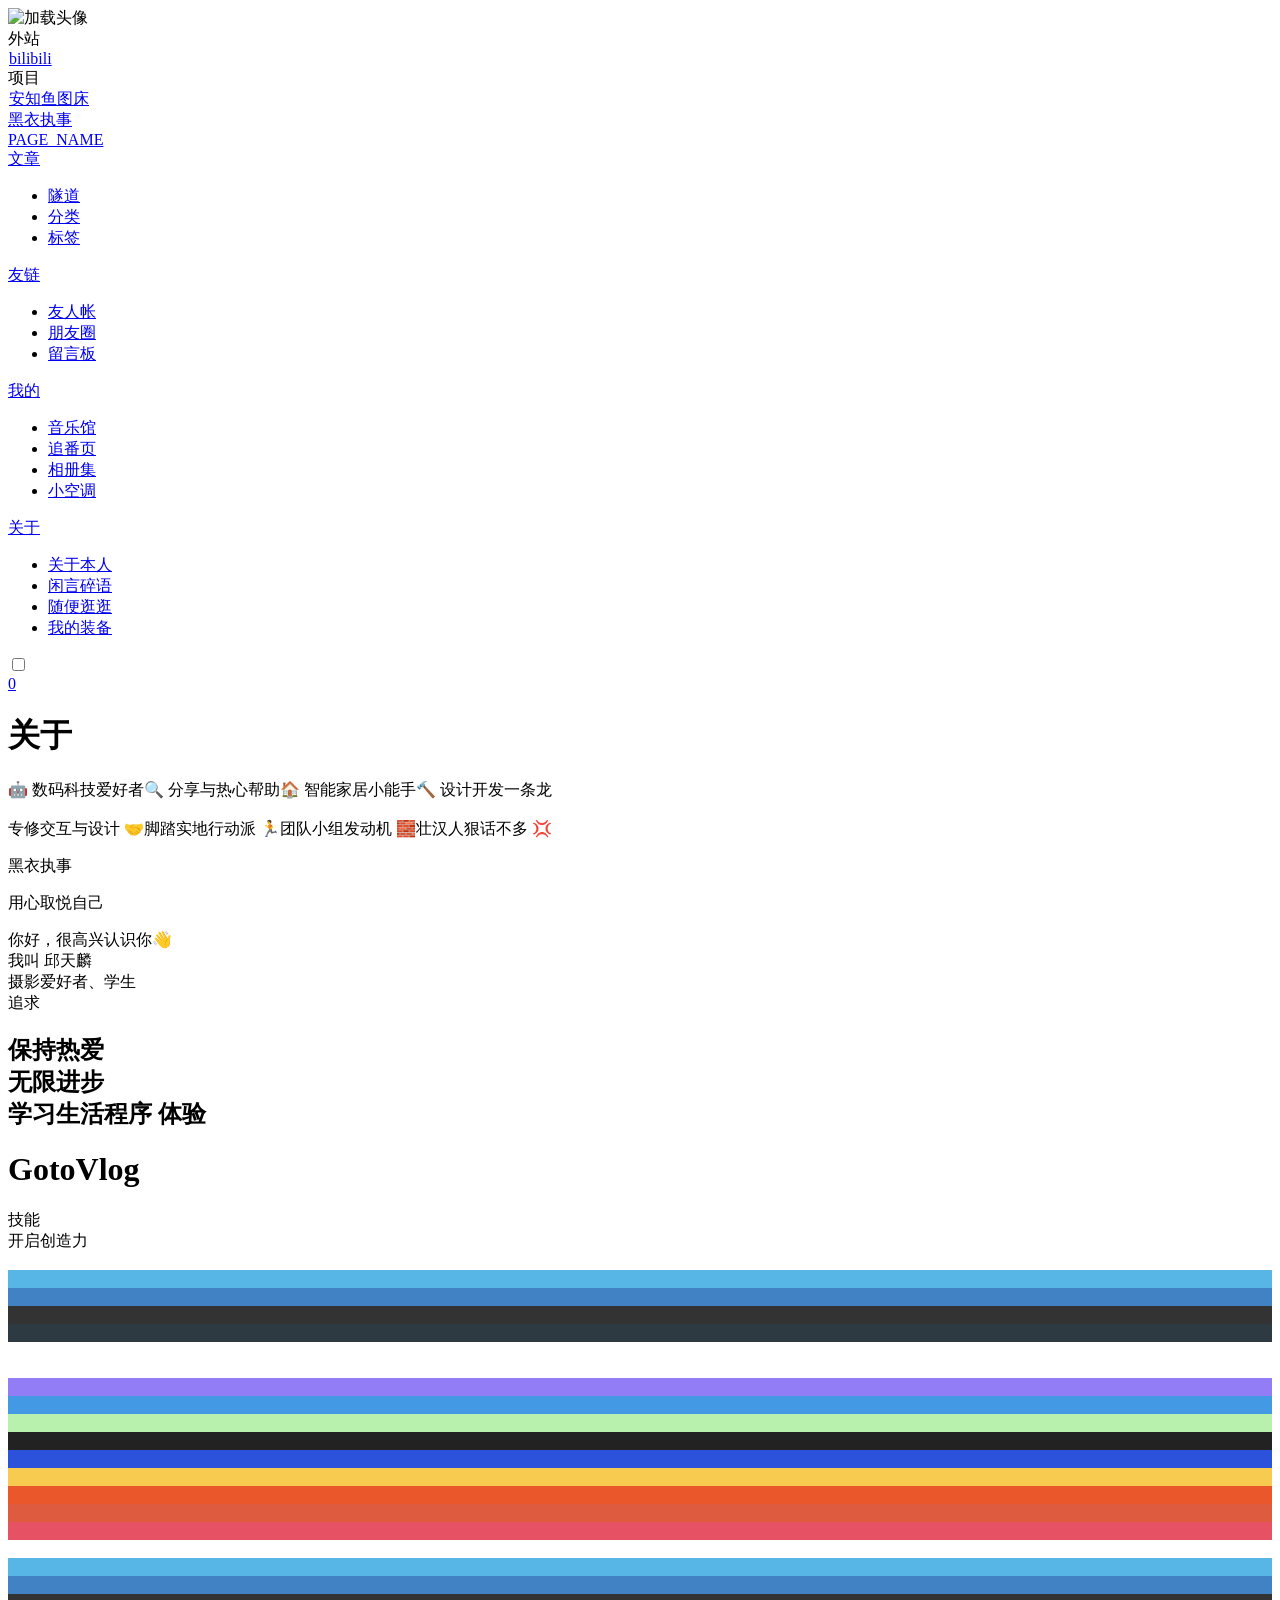
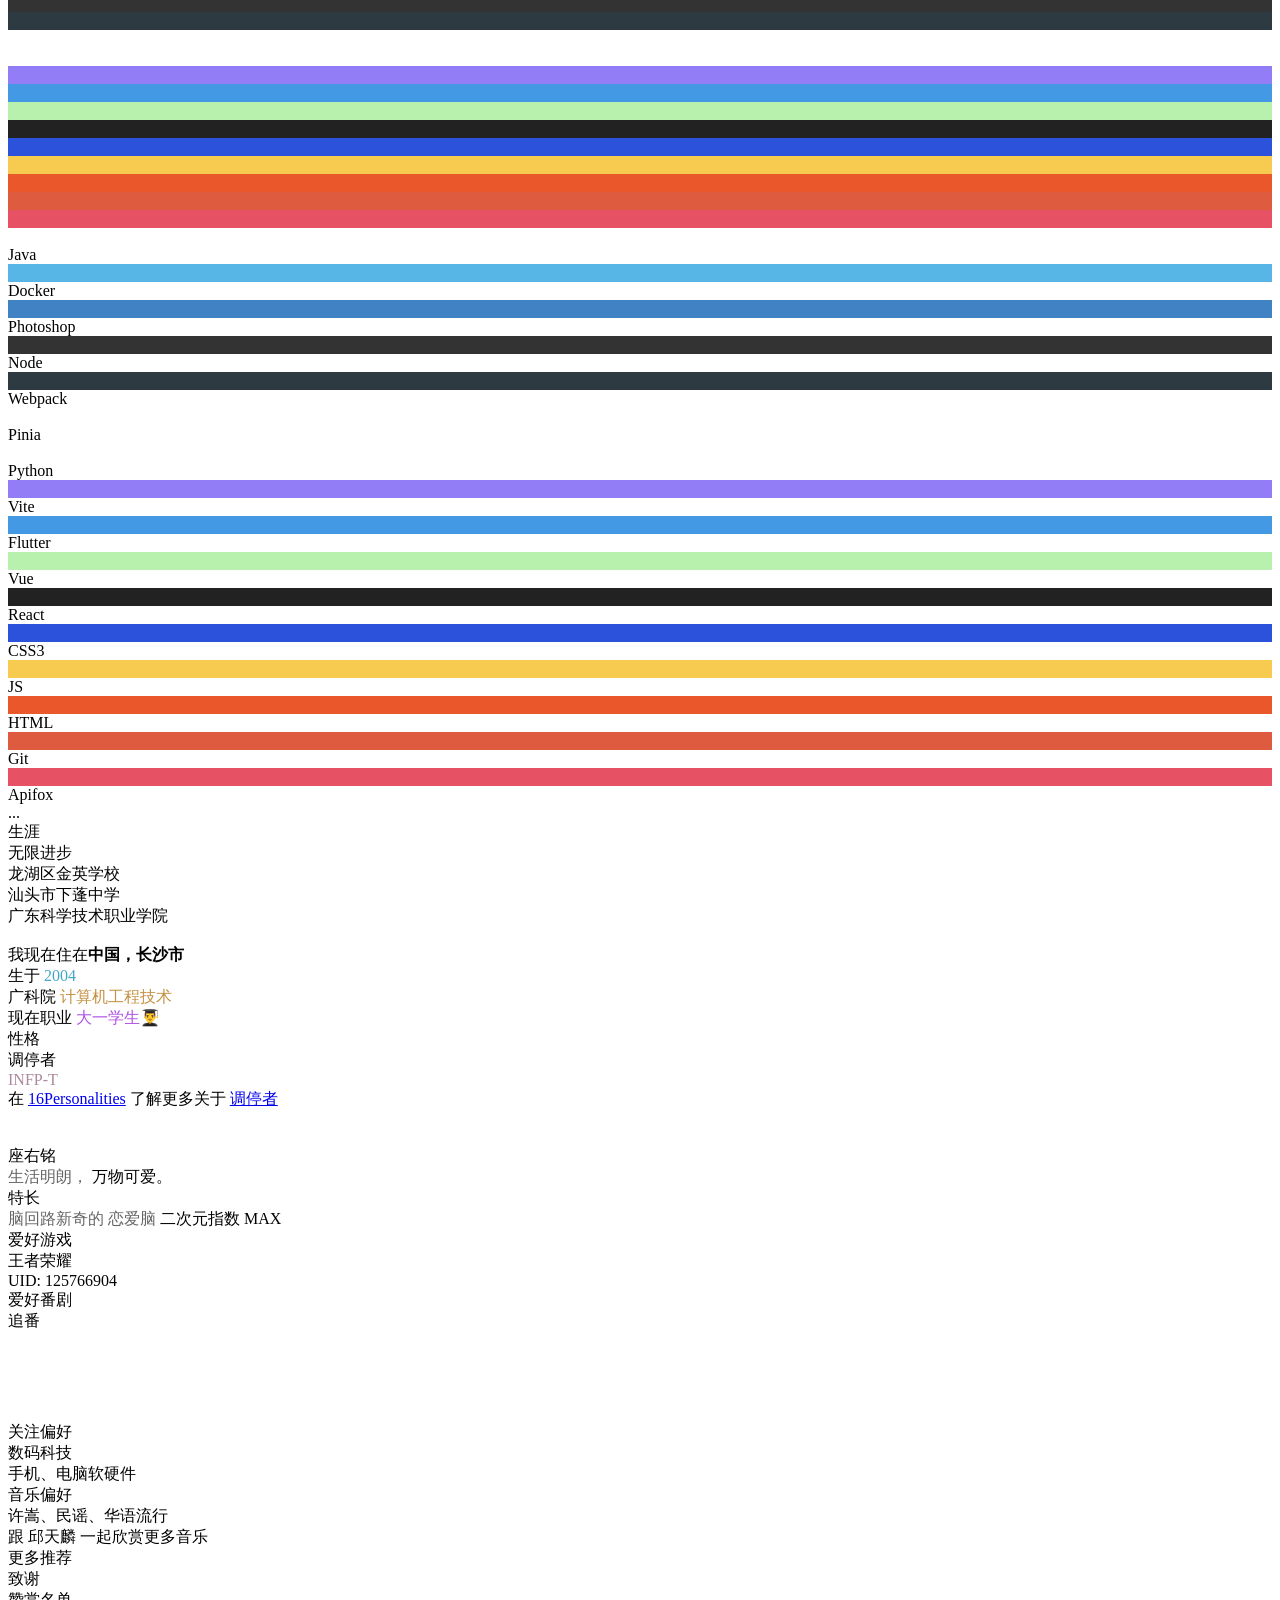
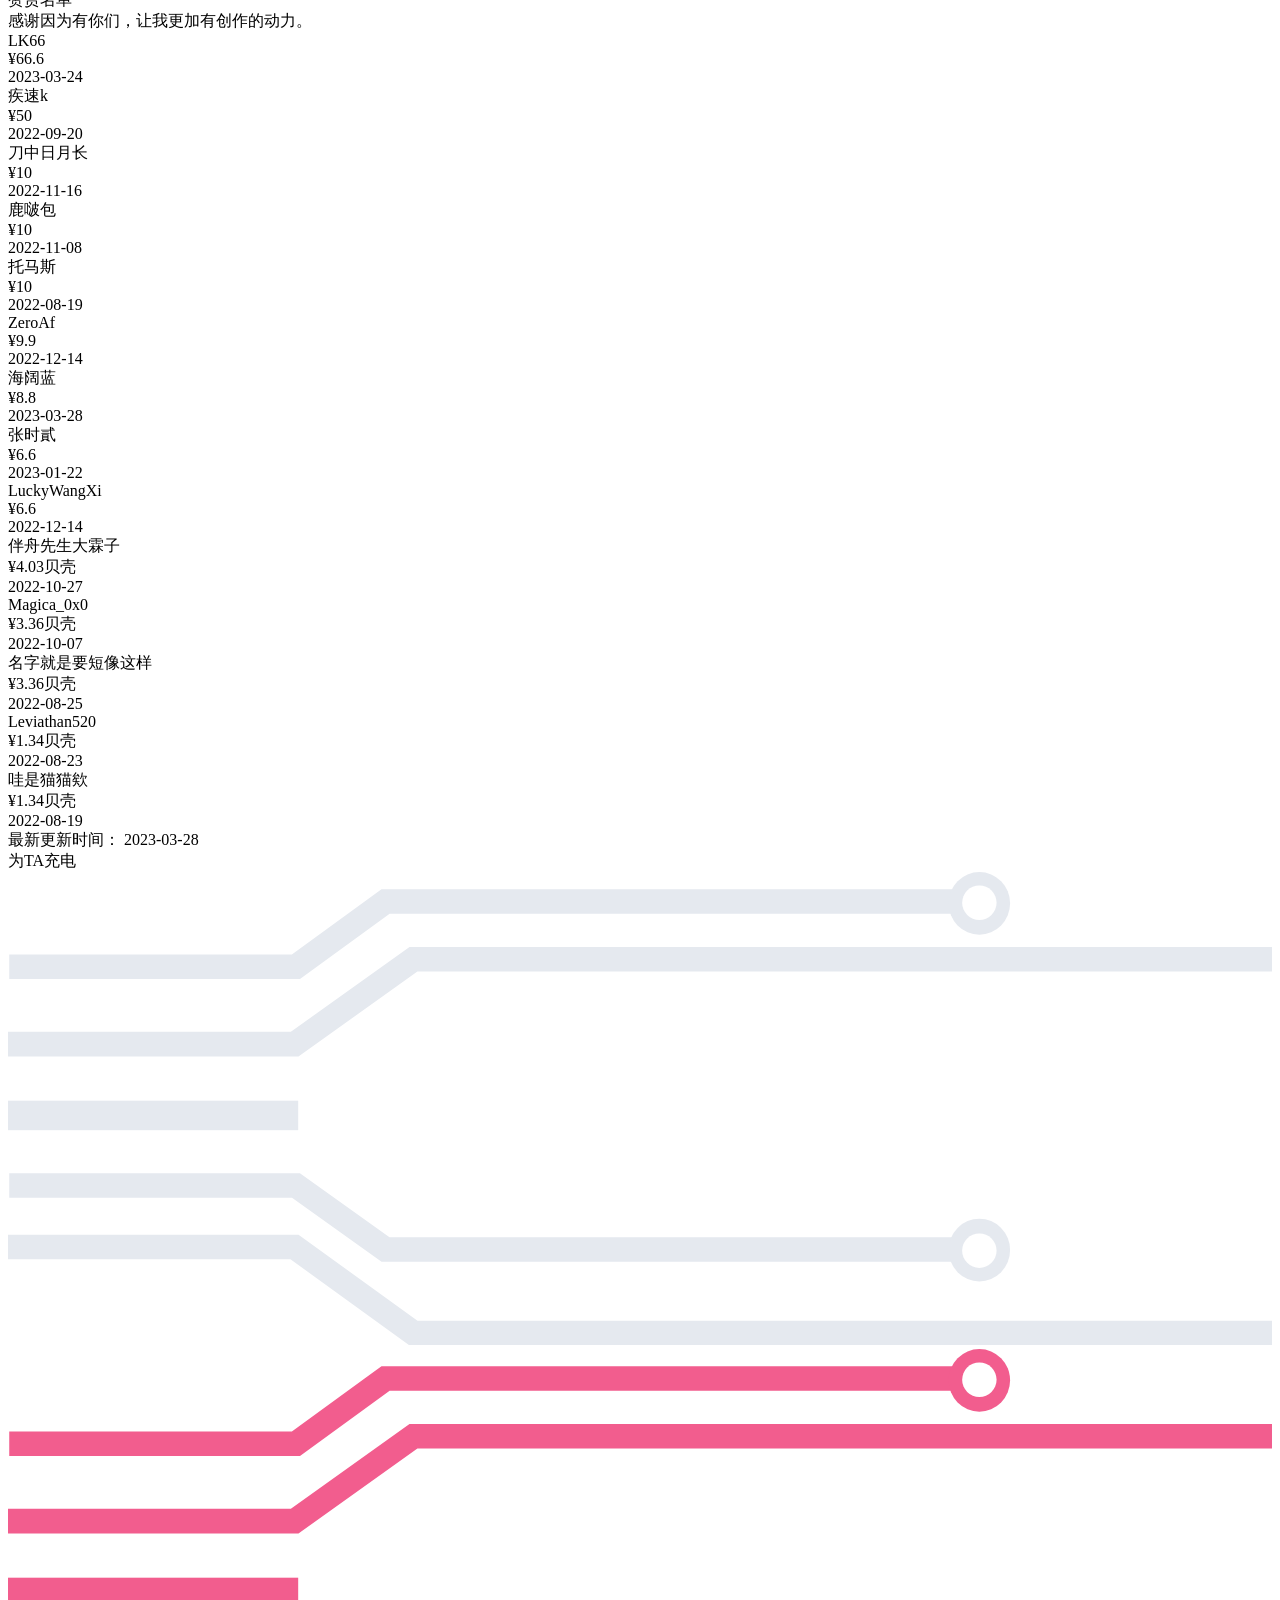
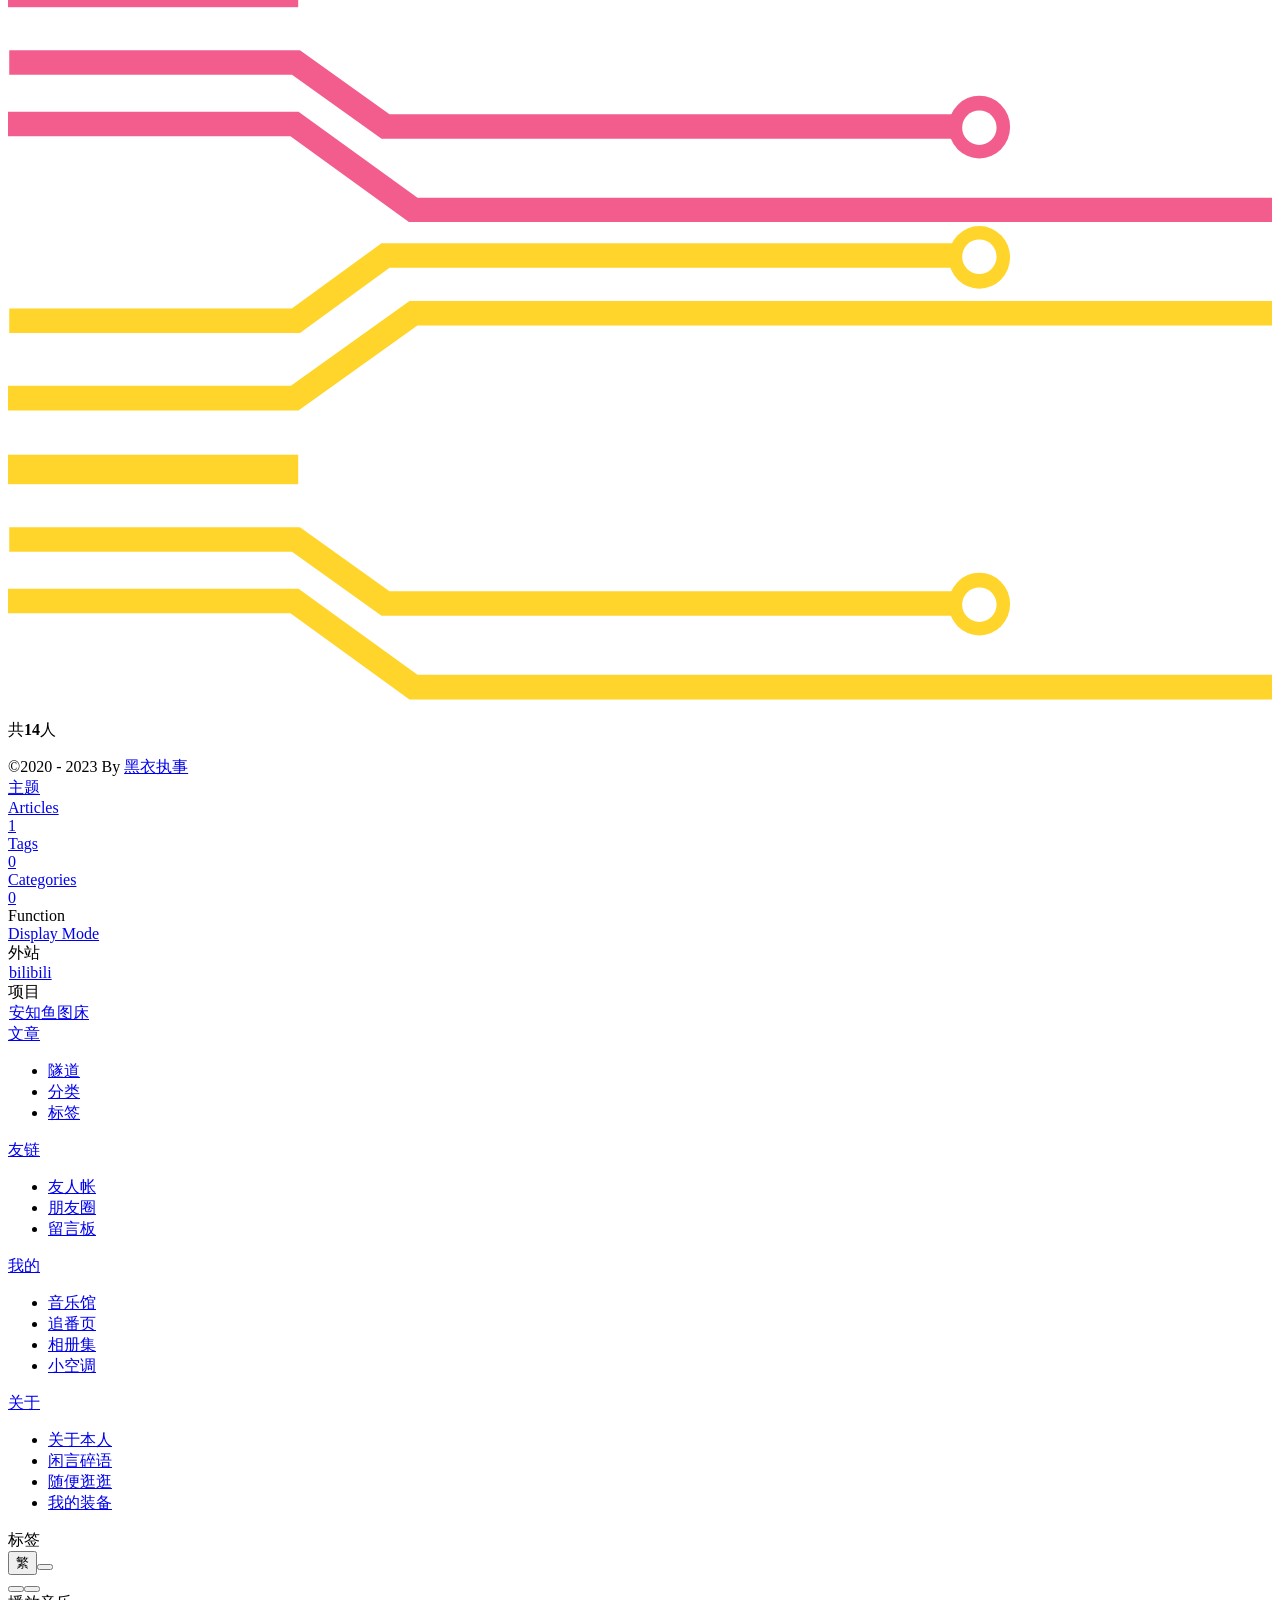
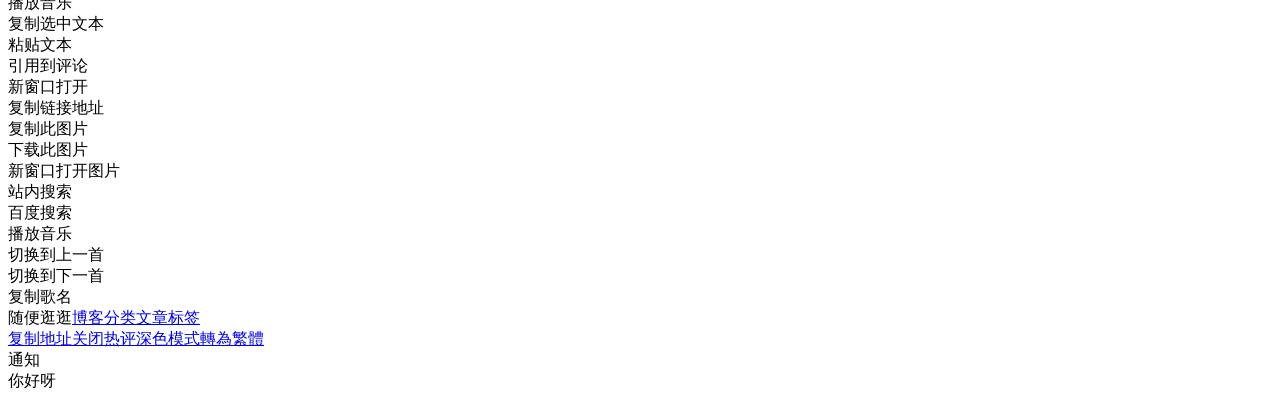
==== about/index.html @ 0a134a26 "Site updated: 2023-10-14 22:21:31" ====
<!DOCTYPE html><html lang="en" data-theme="light"><head><meta charset="UTF-8"><meta http-equiv="X-UA-Compatible" content="IE=edge"><meta name="viewport" content="width=device-width, initial-scale=1.0, user-scalable=no"><title>关于 | 黑衣执事</title><meta name="author" content="黑衣执事"><meta name="copyright" content="黑衣执事"><meta name="format-detection" content="telephone=no"><meta name="theme-color" content="#f7f9fe"><meta name="mobile-web-app-capable" content="yes"><meta name="apple-touch-fullscreen" content="yes"><meta name="apple-mobile-web-app-title" content="关于"><meta name="application-name" content="关于"><meta name="apple-mobile-web-app-capable" content="yes"><meta name="apple-mobile-web-app-status-bar-style" content="#f7f9fe"><meta property="og:type" content="website"><meta property="og:title" content="关于"><meta property="og:url" content="https://github.com/hackdeacon/hackdeacon.github.io.git/about/index.html"><meta property="og:site_name" content="黑衣执事"><meta property="og:description" content="关于"><meta property="og:locale" content="en"><meta property="og:image" content="https://bu.dusays.com/2023/10/11/6526599359456.jpg"><meta property="article:author" content="黑衣执事"><meta property="article:tag"><meta name="twitter:card" content="summary"><meta name="twitter:image" content="https://bu.dusays.com/2023/10/11/6526599359456.jpg"><meta name="description" content="关于"><link rel="shortcut icon" href="/hackdeacon/hackdeacon.github.io.git/favicon.ico"><link rel="canonical" href="https://github.com/hackdeacon/hackdeacon.github.io.git/about/"><link rel="preconnect" href="//cdn.cbd.int"/><meta name="google-site-verification" content="xxx"/><meta name="baidu-site-verification" content="code-xxx"/><meta name="msvalidate.01" content="xxx"/><link rel="stylesheet" href="/hackdeacon/hackdeacon.github.io.git/css/index.css"><link rel="stylesheet" href="https://cdn.cbd.int/node-snackbar@0.1.16/dist/snackbar.min.css" media="print" onload="this.media='all'"><link rel="stylesheet" href="https://cdn.cbd.int/@fancyapps/ui@5.0.20/dist/fancybox/fancybox.css" media="print" onload="this.media='all'"><script>const GLOBAL_CONFIG = {
  linkPageTop: undefined,
  peoplecanvas: undefined,
  postHeadAiDescription: {"enable":true,"gptName":"AnZhiYu","mode":"local","switchBtn":false,"btnLink":"https://afdian.net/item/886a79d4db6711eda42a52540025c377","randomNum":3,"basicWordCount":1000,"key":"xxxx","Referer":"https://xx.xx/"},
  diytitle: {"enable":true,"leaveTitle":"ᜊ•ᴗ•ᜊ","backTitle":""},
  LA51: undefined,
  greetingBox: {"enable":true,"default":"晚上好👋","list":[{"greeting":"晚安😴","startTime":0,"endTime":5},{"greeting":"早上好鸭👋, 祝你一天好心情！","startTime":6,"endTime":9},{"greeting":"上午好👋, 状态很好，鼓励一下～","startTime":10,"endTime":10},{"greeting":"11点多啦, 在坚持一下就吃饭啦～","startTime":11,"endTime":11},{"greeting":"午安👋, 宝贝","startTime":12,"endTime":14},{"greeting":"🌈充实的一天辛苦啦！","startTime":14,"endTime":18},{"greeting":"19点喽, 奖励一顿丰盛的大餐吧🍔。","startTime":19,"endTime":19},{"greeting":"晚上好👋, 在属于自己的时间好好放松😌~","startTime":20,"endTime":24}]},
  twikooEnvId: '',
  commentBarrageConfig:undefined,
  root: '/hackdeacon/hackdeacon.github.io.git/',
  preloader: {"source":3},
  friends_vue_info: undefined,
  navMusic: true,
  mainTone: undefined,
  authorStatus: undefined,
  algolia: undefined,
  localSearch: undefined,
  translate: {"defaultEncoding":2,"translateDelay":0,"msgToTraditionalChinese":"繁","msgToSimplifiedChinese":"简","rightMenuMsgToTraditionalChinese":"转为繁体","rightMenuMsgToSimplifiedChinese":"转为简体"},
  noticeOutdate: {"limitDay":365,"position":"top","messagePrev":"It has been","messageNext":"days since the last update, the content of the article may be outdated."},
  highlight: {"plugin":"highlighjs","highlightCopy":true,"highlightLang":true,"highlightHeightLimit":330},
  copy: {
    success: 'Copy successfully',
    error: 'Copy error',
    noSupport: 'The browser does not support'
  },
  relativeDate: {
    homepage: false,
    simplehomepage: true,
    post: false
  },
  runtime: 'days',
  date_suffix: {
    just: 'Just',
    min: 'minutes ago',
    hour: 'hours ago',
    day: 'days ago',
    month: 'months ago'
  },
  copyright: {"copy":true,"copyrightEbable":false,"limitCount":50,"languages":{"author":"Author: 黑衣执事","link":"Link: ","source":"Source: 黑衣执事","info":"Copyright is owned by the author. For commercial reprints, please contact the author for authorization. For non-commercial reprints, please indicate the source.","copySuccess":"Copy success, copy and reprint please mark the address of this article"}},
  lightbox: 'fancybox',
  Snackbar: {"chs_to_cht":"Traditional Chinese Activated Manually","cht_to_chs":"Simplified Chinese Activated Manually","day_to_night":"Dark Mode Activated Manually","night_to_day":"Light Mode Activated Manually","bgLight":"#425AEF","bgDark":"#1f1f1f","position":"top-center"},
  source: {
    justifiedGallery: {
      js: 'https://cdn.cbd.int/flickr-justified-gallery@2.1.2/dist/fjGallery.min.js',
      css: 'https://cdn.cbd.int/flickr-justified-gallery@2.1.2/dist/fjGallery.css'
    }
  },
  isPhotoFigcaption: false,
  islazyload: true,
  isAnchor: false,
  shortcutKey: undefined,
  autoDarkmode: true
}</script><script id="config-diff">var GLOBAL_CONFIG_SITE = {
  configTitle: '黑衣执事',
  title: '关于',
  postAI: '',
  pageFillDescription: '关于',
  isPost: false,
  isHome: false,
  isHighlightShrink: false,
  isToc: false,
  postUpdate: '2023-10-09 14:12:06',
  postMainColor: '',
}</script><noscript><style type="text/css">
  #nav {
    opacity: 1
  }
  .justified-gallery img {
    opacity: 1
  }

  #recent-posts time,
  #post-meta time {
    display: inline !important
  }
</style></noscript><script>(win=>{
      win.saveToLocal = {
        set: (key, value, ttl) => {
          if (ttl === 0) return
          const now = Date.now()
          const expiry = now + ttl * 86400000
          const item = {
            value,
            expiry
          }
          localStorage.setItem(key, JSON.stringify(item))
        },
      
        get: key => {
          const itemStr = localStorage.getItem(key)
      
          if (!itemStr) {
            return undefined
          }
          const item = JSON.parse(itemStr)
          const now = Date.now()
      
          if (now > item.expiry) {
            localStorage.removeItem(key)
            return undefined
          }
          return item.value
        }
      }
    
      win.getScript = (url, attr = {}) => new Promise((resolve, reject) => {
        const script = document.createElement('script')
        script.src = url
        script.async = true
        script.onerror = reject
        script.onload = script.onreadystatechange = function() {
          const loadState = this.readyState
          if (loadState && loadState !== 'loaded' && loadState !== 'complete') return
          script.onload = script.onreadystatechange = null
          resolve()
        }

        Object.keys(attr).forEach(key => {
          script.setAttribute(key, attr[key])
        })

        document.head.appendChild(script)
      })
    
      win.getCSS = (url, id = false) => new Promise((resolve, reject) => {
        const link = document.createElement('link')
        link.rel = 'stylesheet'
        link.href = url
        if (id) link.id = id
        link.onerror = reject
        link.onload = link.onreadystatechange = function() {
          const loadState = this.readyState
          if (loadState && loadState !== 'loaded' && loadState !== 'complete') return
          link.onload = link.onreadystatechange = null
          resolve()
        }
        document.head.appendChild(link)
      })
    
      win.activateDarkMode = () => {
        document.documentElement.setAttribute('data-theme', 'dark')
        if (document.querySelector('meta[name="theme-color"]') !== null) {
          document.querySelector('meta[name="theme-color"]').setAttribute('content', '#18171d')
        }
      }
      win.activateLightMode = () => {
        document.documentElement.setAttribute('data-theme', 'light')
        if (document.querySelector('meta[name="theme-color"]') !== null) {
          document.querySelector('meta[name="theme-color"]').setAttribute('content', '#f7f9fe')
        }
      }
      const t = saveToLocal.get('theme')
    
          const isDarkMode = window.matchMedia('(prefers-color-scheme: dark)').matches
          const isLightMode = window.matchMedia('(prefers-color-scheme: light)').matches
          const isNotSpecified = window.matchMedia('(prefers-color-scheme: no-preference)').matches
          const hasNoSupport = !isDarkMode && !isLightMode && !isNotSpecified

          if (t === undefined) {
            if (isLightMode) activateLightMode()
            else if (isDarkMode) activateDarkMode()
            else if (isNotSpecified || hasNoSupport) {
              const now = new Date()
              const hour = now.getHours()
              const isNight = hour <= 6 || hour >= 18
              isNight ? activateDarkMode() : activateLightMode()
            }
            window.matchMedia('(prefers-color-scheme: dark)').addListener(e => {
              if (saveToLocal.get('theme') === undefined) {
                e.matches ? activateDarkMode() : activateLightMode()
              }
            })
          } else if (t === 'light') activateLightMode()
          else activateDarkMode()
        
      const asideStatus = saveToLocal.get('aside-status')
      if (asideStatus !== undefined) {
        if (asideStatus === 'hide') {
          document.documentElement.classList.add('hide-aside')
        } else {
          document.documentElement.classList.remove('hide-aside')
        }
      }
    
      const detectApple = () => {
        if(/iPad|iPhone|iPod|Macintosh/.test(navigator.userAgent)){
          document.documentElement.classList.add('apple')
        }
      }
      detectApple()
    })(window)</script><meta name="generator" content="Hexo 6.3.0"></head><body data-type="anzhiyu"><div id="web_bg"></div><div id="an_music_bg"></div><div id="loading-box" onclick="document.getElementById(&quot;loading-box&quot;).classList.add(&quot;loaded&quot;)"><div class="loading-bg"><img class="loading-img nolazyload" alt="加载头像" src="https://bu.dusays.com/2023/10/11/6526599359456.jpg"/><div class="loading-image-dot"></div></div></div><script>const preloader = {
  endLoading: () => {
    document.getElementById('loading-box').classList.add("loaded");
  },
  initLoading: () => {
    document.getElementById('loading-box').classList.remove("loaded")
  }
}
window.addEventListener('load',()=> { preloader.endLoading() })
setTimeout(function(){preloader.endLoading();},10000)

if (true) {
  document.addEventListener('pjax:send', () => { preloader.initLoading() })
  document.addEventListener('pjax:complete', () => { preloader.endLoading() })
}</script><link rel="stylesheet" href="https://cdn.cbd.int/anzhiyu-theme-static@1.1.10/progress_bar/progress_bar.css"/><script async="async" src="https://cdn.cbd.int/pace-js@1.2.4/pace.min.js" data-pace-options="{ &quot;restartOnRequestAfter&quot;:false,&quot;eventLag&quot;:false}"></script><div class="page" id="body-wrap"><header class="not-top-img" id="page-header"><nav id="nav"><div id="nav-group"><span id="blog_name"><div class="back-home-button"><i class="anzhiyufont anzhiyu-icon-grip-vertical"></i><div class="back-menu-list-groups"><div class="back-menu-list-group"><div class="back-menu-list-title">外站</div><div class="back-menu-list"><a class="back-menu-item" target="_blank" rel="noopener" href="https://blog.anheyu.com/" title="bilibili"><img class="back-menu-item-icon" src= "[data-uri]" onerror="this.onerror=null,this.src=&quot;/img/404.jpg&quot;" data-lazy-src="/img/favicon.ico" alt="bilibili"/><span class="back-menu-item-text">bilibili</span></a></div></div><div class="back-menu-list-group"><div class="back-menu-list-title">项目</div><div class="back-menu-list"><a class="back-menu-item" target="_blank" rel="noopener" href="https://image.anheyu.com/" title="安知鱼图床"><img class="back-menu-item-icon" src= "[data-uri]" onerror="this.onerror=null,this.src=&quot;/img/404.jpg&quot;" data-lazy-src="https://image.anheyu.com/favicon.ico" alt="安知鱼图床"/><span class="back-menu-item-text">安知鱼图床</span></a></div></div></div></div><a id="site-name" href="/hackdeacon/hackdeacon.github.io.git/" accesskey="h"><div class="title">黑衣执事</div><i class="anzhiyufont anzhiyu-icon-house-chimney"></i></a></span><div class="mask-name-container"><div id="name-container"><a id="page-name" href="javascript:anzhiyu.scrollToDest(0, 500)">PAGE_NAME</a></div></div><div id="menus"><div class="menus_items"><div class="menus_item"><a class="site-page" href="javascript:void(0);"><span> 文章</span></a><ul class="menus_item_child"><li><a class="site-page child faa-parent animated-hover" href="/hackdeacon/hackdeacon.github.io.git/archives/"><i class="anzhiyufont anzhiyu-icon-box-archive faa-tada" style="font-size: 0.9em;"></i><span> 隧道</span></a></li><li><a class="site-page child faa-parent animated-hover" href="/hackdeacon/hackdeacon.github.io.git/categories/"><i class="anzhiyufont anzhiyu-icon-shapes faa-tada" style="font-size: 0.9em;"></i><span> 分类</span></a></li><li><a class="site-page child faa-parent animated-hover" href="/hackdeacon/hackdeacon.github.io.git/tags/"><i class="anzhiyufont anzhiyu-icon-tags faa-tada" style="font-size: 0.9em;"></i><span> 标签</span></a></li></ul></div><div class="menus_item"><a class="site-page" href="javascript:void(0);"><span> 友链</span></a><ul class="menus_item_child"><li><a class="site-page child faa-parent animated-hover" href="/hackdeacon/hackdeacon.github.io.git/link/"><i class="anzhiyufont anzhiyu-icon-link faa-tada" style="font-size: 0.9em;"></i><span> 友人帐</span></a></li><li><a class="site-page child faa-parent animated-hover" href="/hackdeacon/hackdeacon.github.io.git/fcircle/"><i class="anzhiyufont anzhiyu-icon-artstation faa-tada" style="font-size: 0.9em;"></i><span> 朋友圈</span></a></li><li><a class="site-page child faa-parent animated-hover" href="/hackdeacon/hackdeacon.github.io.git/comments/"><i class="anzhiyufont anzhiyu-icon-envelope faa-tada" style="font-size: 0.9em;"></i><span> 留言板</span></a></li></ul></div><div class="menus_item"><a class="site-page" href="javascript:void(0);"><span> 我的</span></a><ul class="menus_item_child"><li><a class="site-page child faa-parent animated-hover" href="/hackdeacon/hackdeacon.github.io.git/music/"><i class="anzhiyufont anzhiyu-icon-music faa-tada" style="font-size: 0.9em;"></i><span> 音乐馆</span></a></li><li><a class="site-page child faa-parent animated-hover" href="/hackdeacon/hackdeacon.github.io.git/bangumis/"><i class="anzhiyufont anzhiyu-icon-bilibili faa-tada" style="font-size: 0.9em;"></i><span> 追番页</span></a></li><li><a class="site-page child faa-parent animated-hover" href="/hackdeacon/hackdeacon.github.io.git/album/"><i class="anzhiyufont anzhiyu-icon-images faa-tada" style="font-size: 0.9em;"></i><span> 相册集</span></a></li><li><a class="site-page child faa-parent animated-hover" href="/hackdeacon/hackdeacon.github.io.git/air-conditioner/"><i class="anzhiyufont anzhiyu-icon-fan faa-tada" style="font-size: 0.9em;"></i><span> 小空调</span></a></li></ul></div><div class="menus_item"><a class="site-page" href="javascript:void(0);"><span> 关于</span></a><ul class="menus_item_child"><li><a class="site-page child faa-parent animated-hover" href="/hackdeacon/hackdeacon.github.io.git/about/"><i class="anzhiyufont anzhiyu-icon-paper-plane faa-tada" style="font-size: 0.9em;"></i><span> 关于本人</span></a></li><li><a class="site-page child faa-parent animated-hover" href="/hackdeacon/hackdeacon.github.io.git/essay/"><i class="anzhiyufont anzhiyu-icon-lightbulb faa-tada" style="font-size: 0.9em;"></i><span> 闲言碎语</span></a></li><li><a class="site-page child faa-parent animated-hover" href="javascript:toRandomPost()"><i class="anzhiyufont anzhiyu-icon-shoe-prints1 faa-tada" style="font-size: 0.9em;"></i><span> 随便逛逛</span></a></li><li><a class="site-page child faa-parent animated-hover" href="/hackdeacon/hackdeacon.github.io.git/equipment/"><i class="anzhiyufont anzhiyu-icon-dice-d20 faa-tada" style="font-size: 0.9em;"></i><span> 我的装备</span></a></li></ul></div></div></div><div id="nav-right"><div class="nav-button" id="randomPost_button"><a class="site-page" onclick="toRandomPost()" title="随机前往一个文章" href="javascript:void(0);"><i class="anzhiyufont anzhiyu-icon-dice"></i></a></div><input id="center-console" type="checkbox"/><div class="nav-button" id="nav-totop"><a class="totopbtn" href="javascript:void(0);"><i class="anzhiyufont anzhiyu-icon-arrow-up"></i><span id="percent" onclick="anzhiyu.scrollToDest(0,500)">0</span></a></div><div id="toggle-menu"><a class="site-page" href="javascript:void(0);" title="切换"><i class="anzhiyufont anzhiyu-icon-bars"></i></a></div></div></div></nav></header><main id="blog-container"><div class="layout hide-aside" id="content-inner"><div id="page"><h1 class="page-title">关于</h1><div id="about-page"><div class="author-box"><div class="author-tag-left"><span class="author-tag">🤖️ 数码科技爱好者</span><span class="author-tag">🔍 分享与热心帮助</span><span class="author-tag">🏠 智能家居小能手</span><span class="author-tag">🔨 设计开发一条龙</span></div><div class="author-img"><img class="no-lightbox" src= "[data-uri]" onerror="this.onerror=null,this.src=&quot;/img/404.jpg&quot;" data-lazy-src="https://bu.dusays.com/2023/10/11/6526599359456.jpg" onerror="this.onerror=null;this.src='/hackdeacon/hackdeacon.github.io.git/img/friend_404.gif'" alt="avatar"></div><div class="author-tag-right"><span class="author-tag">专修交互与设计 🤝</span><span class="author-tag">脚踏实地行动派 🏃</span><span class="author-tag">团队小组发动机 🧱</span><span class="author-tag">壮汉人狠话不多 💢</span></div></div><p class="p center logo large">黑衣执事</p><p class="p center small">用心取悦自己</p><div class="author-content"><div class="author-content-item myInfoAndSayHello"><div class="title1">你好，很高兴认识你👋</div><div class="title2">我叫 <span class="inline-word">邱天麟</span></div><div class="title1">摄影爱好者、学生</div></div><div class="aboutsiteTips author-content-item"><div class="author-content-item-tips">追求</div><h2>保持热爱<br>无限进步<div class="mask"><span class="first-tips">学习</span><span>生活</span><span data-up>程序</span> <span data-show>体验</span></div></h2></div></div><div class="hello-about"><div class="cursor" style="translate:none;rotate:none;scale:none;transform:translate(721px,180px)"></div><div class="shapes"><div class="shape shape-1" style="translate:none;rotate:none;scale:none;transform:translate(721px,180px)"></div><div class="shape shape-2" style="translate:none;rotate:none;scale:none;transform:translate(721px,180px)"></div><div class="shape shape-3" style="translate:none;rotate:none;scale:none;transform:translate(721px,180px)"></div></div><div class="content"><h1>GotoVlog</h1></div></div><div class="author-content"><div class="author-content-item skills"><div class="card-content"><div class="author-content-item-tips">技能</div><span class="author-content-item-title">开启创造力</span><div class="skills-style-group"><div id="skills-tags-group-all"><div class="tags-group-wrapper"><div class="tags-group-icon-pair"><div class="tags-group-icon" style="background: #fff"><img class="no-lightbox" title="Java" src= "[data-uri]" onerror="this.onerror=null,this.src=&quot;/img/404.jpg&quot;" data-lazy-src="https://bu.dusays.com/2023/04/09/643293b1184e9.jpg" size="60px" alt="Java"></div><div class="tags-group-icon" style="background: #57b6e6"><img class="no-lightbox" title="Docker" src= "[data-uri]" onerror="this.onerror=null,this.src=&quot;/img/404.jpg&quot;" data-lazy-src="https://bu.dusays.com/2023/04/09/643293b0f0abe.png" size="60px" alt="Docker"></div></div><div class="tags-group-icon-pair"><div class="tags-group-icon" style="background: #4082c3"><img class="no-lightbox" title="Photoshop" src= "[data-uri]" onerror="this.onerror=null,this.src=&quot;/img/404.jpg&quot;" data-lazy-src="https://bu.dusays.com/2022/12/15/639aa3a5c240e.png" size="60px" alt="Photoshop"></div><div class="tags-group-icon" style="background: #333"><img class="no-lightbox" title="Node" src= "[data-uri]" onerror="this.onerror=null,this.src=&quot;/img/404.jpg&quot;" data-lazy-src="https://npm.elemecdn.com/anzhiyu-blog@2.1.1/img/svg/node-logo.svg" size="60px" alt="Node"></div></div><div class="tags-group-icon-pair"><div class="tags-group-icon" style="background: #2e3a41"><img class="no-lightbox" title="Webpack" src= "[data-uri]" onerror="this.onerror=null,this.src=&quot;/img/404.jpg&quot;" data-lazy-src="https://bu.dusays.com/2023/04/09/643293b68026c.png" size="60px" alt="Webpack"></div><div class="tags-group-icon" style="background: #fff"><img class="no-lightbox" title="Pinia" src= "[data-uri]" onerror="this.onerror=null,this.src=&quot;/img/404.jpg&quot;" data-lazy-src="https://npm.elemecdn.com/anzhiyu-blog@2.0.8/img/svg/pinia-logo.svg" size="60px" alt="Pinia"></div></div><div class="tags-group-icon-pair"><div class="tags-group-icon" style="background: #fff"><img class="no-lightbox" title="Python" src= "[data-uri]" onerror="this.onerror=null,this.src=&quot;/img/404.jpg&quot;" data-lazy-src="https://bu.dusays.com/2023/04/09/643293b1230f7.png" size="60px" alt="Python"></div><div class="tags-group-icon" style="background: #937df7"><img class="no-lightbox" title="Vite" src= "[data-uri]" onerror="this.onerror=null,this.src=&quot;/img/404.jpg&quot;" data-lazy-src="https://npm.elemecdn.com/anzhiyu-blog@2.0.8/img/svg/vite-logo.svg" size="60px" alt="Vite"></div></div><div class="tags-group-icon-pair"><div class="tags-group-icon" style="background: #4499e4"><img class="no-lightbox" title="Flutter" src= "[data-uri]" onerror="this.onerror=null,this.src=&quot;/img/404.jpg&quot;" data-lazy-src="https://bu.dusays.com/2023/04/09/643293b1055c2.png" size="60px" alt="Flutter"></div><div class="tags-group-icon" style="background: #b8f0ae"><img class="no-lightbox" title="Vue" src= "[data-uri]" onerror="this.onerror=null,this.src=&quot;/img/404.jpg&quot;" data-lazy-src="https://bu.dusays.com/2023/04/09/643293b6788bd.png" size="60px" alt="Vue"></div></div><div class="tags-group-icon-pair"><div class="tags-group-icon" style="background: #222"><img class="no-lightbox" title="React" src= "[data-uri]" onerror="this.onerror=null,this.src=&quot;/img/404.jpg&quot;" data-lazy-src="[data-uri]" size="60px" alt="React"></div><div class="tags-group-icon" style="background: #2c51db"><img class="no-lightbox" title="CSS3" src= "[data-uri]" onerror="this.onerror=null,this.src=&quot;/img/404.jpg&quot;" data-lazy-src="https://bu.dusays.com/2022/12/15/639aa3a5c251e.png" size="60px" alt="CSS3"></div></div><div class="tags-group-icon-pair"><div class="tags-group-icon" style="background: #f7cb4f"><img class="no-lightbox" title="JS" src= "[data-uri]" onerror="this.onerror=null,this.src=&quot;/img/404.jpg&quot;" data-lazy-src="https://bu.dusays.com/2023/04/09/643293b121f02.png" size="60px" alt="JS"></div><div class="tags-group-icon" style="background: #e9572b"><img class="no-lightbox" title="HTML" src= "[data-uri]" onerror="this.onerror=null,this.src=&quot;/img/404.jpg&quot;" data-lazy-src="https://bu.dusays.com/2022/12/15/639aa3a5c241c.png" size="60px" alt="HTML"></div></div><div class="tags-group-icon-pair"><div class="tags-group-icon" style="background: #df5b40"><img class="no-lightbox" title="Git" src= "[data-uri]" onerror="this.onerror=null,this.src=&quot;/img/404.jpg&quot;" data-lazy-src="https://bu.dusays.com/2023/04/09/643293b10ccdd.webp" size="60px" alt="Git"></div><div class="tags-group-icon" style="background: #e65164"><img class="no-lightbox" title="Apifox" src= "[data-uri]" onerror="this.onerror=null,this.src=&quot;/img/404.jpg&quot;" data-lazy-src="https://bu.dusays.com/2022/11/19/6378d6458c6b6.png" size="60px" alt="Apifox"></div></div><div class="tags-group-icon-pair"><div class="tags-group-icon" style="background: #fff"><img class="no-lightbox" title="Java" src= "[data-uri]" onerror="this.onerror=null,this.src=&quot;/img/404.jpg&quot;" data-lazy-src="https://bu.dusays.com/2023/04/09/643293b1184e9.jpg" size="60px" alt="Java"></div><div class="tags-group-icon" style="background: #57b6e6"><img class="no-lightbox" title="Docker" src= "[data-uri]" onerror="this.onerror=null,this.src=&quot;/img/404.jpg&quot;" data-lazy-src="https://bu.dusays.com/2023/04/09/643293b0f0abe.png" size="60px" alt="Docker"></div></div><div class="tags-group-icon-pair"><div class="tags-group-icon" style="background: #4082c3"><img class="no-lightbox" title="Photoshop" src= "[data-uri]" onerror="this.onerror=null,this.src=&quot;/img/404.jpg&quot;" data-lazy-src="https://bu.dusays.com/2022/12/15/639aa3a5c240e.png" size="60px" alt="Photoshop"></div><div class="tags-group-icon" style="background: #333"><img class="no-lightbox" title="Node" src= "[data-uri]" onerror="this.onerror=null,this.src=&quot;/img/404.jpg&quot;" data-lazy-src="https://npm.elemecdn.com/anzhiyu-blog@2.1.1/img/svg/node-logo.svg" size="60px" alt="Node"></div></div><div class="tags-group-icon-pair"><div class="tags-group-icon" style="background: #2e3a41"><img class="no-lightbox" title="Webpack" src= "[data-uri]" onerror="this.onerror=null,this.src=&quot;/img/404.jpg&quot;" data-lazy-src="https://bu.dusays.com/2023/04/09/643293b68026c.png" size="60px" alt="Webpack"></div><div class="tags-group-icon" style="background: #fff"><img class="no-lightbox" title="Pinia" src= "[data-uri]" onerror="this.onerror=null,this.src=&quot;/img/404.jpg&quot;" data-lazy-src="https://npm.elemecdn.com/anzhiyu-blog@2.0.8/img/svg/pinia-logo.svg" size="60px" alt="Pinia"></div></div><div class="tags-group-icon-pair"><div class="tags-group-icon" style="background: #fff"><img class="no-lightbox" title="Python" src= "[data-uri]" onerror="this.onerror=null,this.src=&quot;/img/404.jpg&quot;" data-lazy-src="https://bu.dusays.com/2023/04/09/643293b1230f7.png" size="60px" alt="Python"></div><div class="tags-group-icon" style="background: #937df7"><img class="no-lightbox" title="Vite" src= "[data-uri]" onerror="this.onerror=null,this.src=&quot;/img/404.jpg&quot;" data-lazy-src="https://npm.elemecdn.com/anzhiyu-blog@2.0.8/img/svg/vite-logo.svg" size="60px" alt="Vite"></div></div><div class="tags-group-icon-pair"><div class="tags-group-icon" style="background: #4499e4"><img class="no-lightbox" title="Flutter" src= "[data-uri]" onerror="this.onerror=null,this.src=&quot;/img/404.jpg&quot;" data-lazy-src="https://bu.dusays.com/2023/04/09/643293b1055c2.png" size="60px" alt="Flutter"></div><div class="tags-group-icon" style="background: #b8f0ae"><img class="no-lightbox" title="Vue" src= "[data-uri]" onerror="this.onerror=null,this.src=&quot;/img/404.jpg&quot;" data-lazy-src="https://bu.dusays.com/2023/04/09/643293b6788bd.png" size="60px" alt="Vue"></div></div><div class="tags-group-icon-pair"><div class="tags-group-icon" style="background: #222"><img class="no-lightbox" title="React" src= "[data-uri]" onerror="this.onerror=null,this.src=&quot;/img/404.jpg&quot;" data-lazy-src="[data-uri]" size="60px" alt="React"></div><div class="tags-group-icon" style="background: #2c51db"><img class="no-lightbox" title="CSS3" src= "[data-uri]" onerror="this.onerror=null,this.src=&quot;/img/404.jpg&quot;" data-lazy-src="https://bu.dusays.com/2022/12/15/639aa3a5c251e.png" size="60px" alt="CSS3"></div></div><div class="tags-group-icon-pair"><div class="tags-group-icon" style="background: #f7cb4f"><img class="no-lightbox" title="JS" src= "[data-uri]" onerror="this.onerror=null,this.src=&quot;/img/404.jpg&quot;" data-lazy-src="https://bu.dusays.com/2023/04/09/643293b121f02.png" size="60px" alt="JS"></div><div class="tags-group-icon" style="background: #e9572b"><img class="no-lightbox" title="HTML" src= "[data-uri]" onerror="this.onerror=null,this.src=&quot;/img/404.jpg&quot;" data-lazy-src="https://bu.dusays.com/2022/12/15/639aa3a5c241c.png" size="60px" alt="HTML"></div></div><div class="tags-group-icon-pair"><div class="tags-group-icon" style="background: #df5b40"><img class="no-lightbox" title="Git" src= "[data-uri]" onerror="this.onerror=null,this.src=&quot;/img/404.jpg&quot;" data-lazy-src="https://bu.dusays.com/2023/04/09/643293b10ccdd.webp" size="60px" alt="Git"></div><div class="tags-group-icon" style="background: #e65164"><img class="no-lightbox" title="Apifox" src= "[data-uri]" onerror="this.onerror=null,this.src=&quot;/img/404.jpg&quot;" data-lazy-src="https://bu.dusays.com/2022/11/19/6378d6458c6b6.png" size="60px" alt="Apifox"></div></div></div></div><div class="skills-list"><div class="skill-info"><div class="skill-icon" style="background: #fff"><img class="no-lightbox" title="Java" src= "[data-uri]" onerror="this.onerror=null,this.src=&quot;/img/404.jpg&quot;" data-lazy-src="https://bu.dusays.com/2023/04/09/643293b1184e9.jpg" alt="Java"></div><div class="skill-name"><span>Java</span></div></div><div class="skill-info"><div class="skill-icon" style="background: #57b6e6"><img class="no-lightbox" title="Docker" src= "[data-uri]" onerror="this.onerror=null,this.src=&quot;/img/404.jpg&quot;" data-lazy-src="https://bu.dusays.com/2023/04/09/643293b0f0abe.png" alt="Docker"></div><div class="skill-name"><span>Docker</span></div></div><div class="skill-info"><div class="skill-icon" style="background: #4082c3"><img class="no-lightbox" title="Photoshop" src= "[data-uri]" onerror="this.onerror=null,this.src=&quot;/img/404.jpg&quot;" data-lazy-src="https://bu.dusays.com/2022/12/15/639aa3a5c240e.png" alt="Photoshop"></div><div class="skill-name"><span>Photoshop</span></div></div><div class="skill-info"><div class="skill-icon" style="background: #333"><img class="no-lightbox" title="Node" src= "[data-uri]" onerror="this.onerror=null,this.src=&quot;/img/404.jpg&quot;" data-lazy-src="https://npm.elemecdn.com/anzhiyu-blog@2.1.1/img/svg/node-logo.svg" alt="Node"></div><div class="skill-name"><span>Node</span></div></div><div class="skill-info"><div class="skill-icon" style="background: #2e3a41"><img class="no-lightbox" title="Webpack" src= "[data-uri]" onerror="this.onerror=null,this.src=&quot;/img/404.jpg&quot;" data-lazy-src="https://bu.dusays.com/2023/04/09/643293b68026c.png" alt="Webpack"></div><div class="skill-name"><span>Webpack</span></div></div><div class="skill-info"><div class="skill-icon" style="background: #fff"><img class="no-lightbox" title="Pinia" src= "[data-uri]" onerror="this.onerror=null,this.src=&quot;/img/404.jpg&quot;" data-lazy-src="https://npm.elemecdn.com/anzhiyu-blog@2.0.8/img/svg/pinia-logo.svg" alt="Pinia"></div><div class="skill-name"><span>Pinia</span></div></div><div class="skill-info"><div class="skill-icon" style="background: #fff"><img class="no-lightbox" title="Python" src= "[data-uri]" onerror="this.onerror=null,this.src=&quot;/img/404.jpg&quot;" data-lazy-src="https://bu.dusays.com/2023/04/09/643293b1230f7.png" alt="Python"></div><div class="skill-name"><span>Python</span></div></div><div class="skill-info"><div class="skill-icon" style="background: #937df7"><img class="no-lightbox" title="Vite" src= "[data-uri]" onerror="this.onerror=null,this.src=&quot;/img/404.jpg&quot;" data-lazy-src="https://npm.elemecdn.com/anzhiyu-blog@2.0.8/img/svg/vite-logo.svg" alt="Vite"></div><div class="skill-name"><span>Vite</span></div></div><div class="skill-info"><div class="skill-icon" style="background: #4499e4"><img class="no-lightbox" title="Flutter" src= "[data-uri]" onerror="this.onerror=null,this.src=&quot;/img/404.jpg&quot;" data-lazy-src="https://bu.dusays.com/2023/04/09/643293b1055c2.png" alt="Flutter"></div><div class="skill-name"><span>Flutter</span></div></div><div class="skill-info"><div class="skill-icon" style="background: #b8f0ae"><img class="no-lightbox" title="Vue" src= "[data-uri]" onerror="this.onerror=null,this.src=&quot;/img/404.jpg&quot;" data-lazy-src="https://bu.dusays.com/2023/04/09/643293b6788bd.png" alt="Vue"></div><div class="skill-name"><span>Vue</span></div></div><div class="skill-info"><div class="skill-icon" style="background: #222"><img class="no-lightbox" title="React" src= "[data-uri]" onerror="this.onerror=null,this.src=&quot;/img/404.jpg&quot;" data-lazy-src="[data-uri]" alt="React"></div><div class="skill-name"><span>React</span></div></div><div class="skill-info"><div class="skill-icon" style="background: #2c51db"><img class="no-lightbox" title="CSS3" src= "[data-uri]" onerror="this.onerror=null,this.src=&quot;/img/404.jpg&quot;" data-lazy-src="https://bu.dusays.com/2022/12/15/639aa3a5c251e.png" alt="CSS3"></div><div class="skill-name"><span>CSS3</span></div></div><div class="skill-info"><div class="skill-icon" style="background: #f7cb4f"><img class="no-lightbox" title="JS" src= "[data-uri]" onerror="this.onerror=null,this.src=&quot;/img/404.jpg&quot;" data-lazy-src="https://bu.dusays.com/2023/04/09/643293b121f02.png" alt="JS"></div><div class="skill-name"><span>JS</span></div></div><div class="skill-info"><div class="skill-icon" style="background: #e9572b"><img class="no-lightbox" title="HTML" src= "[data-uri]" onerror="this.onerror=null,this.src=&quot;/img/404.jpg&quot;" data-lazy-src="https://bu.dusays.com/2022/12/15/639aa3a5c241c.png" alt="HTML"></div><div class="skill-name"><span>HTML</span></div></div><div class="skill-info"><div class="skill-icon" style="background: #df5b40"><img class="no-lightbox" title="Git" src= "[data-uri]" onerror="this.onerror=null,this.src=&quot;/img/404.jpg&quot;" data-lazy-src="https://bu.dusays.com/2023/04/09/643293b10ccdd.webp" alt="Git"></div><div class="skill-name"><span>Git</span></div></div><div class="skill-info"><div class="skill-icon" style="background: #e65164"><img class="no-lightbox" title="Apifox" src= "[data-uri]" onerror="this.onerror=null,this.src=&quot;/img/404.jpg&quot;" data-lazy-src="https://bu.dusays.com/2022/11/19/6378d6458c6b6.png" alt="Apifox"></div><div class="skill-name"><span>Apifox</span></div></div><div class="etc">...</div></div></div></div></div><div class="author-content-item careers"><div class="card-content"><div class="author-content-item-tips">生涯</div><span class="author-content-item-title">无限进步</span><div class="careers-group"><div class="career-item"><div class="circle" style="background:#357ef5"></div><div class="name">龙湖区金英学校</div></div><div class="career-item"><div class="circle" style="background:#357ef5"></div><div class="name">汕头市下蓬中学</div></div><div class="career-item"><div class="circle" style="background:#357ef5"></div><div class="name">广东科学技术职业学院</div></div></div><img class="author-content-img no-lightbox" alt="生涯" src= "[data-uri]" onerror="this.onerror=null,this.src=&quot;/img/404.jpg&quot;" data-lazy-src="https://bu.dusays.com/2023/04/21/644287166329b.png" onerror="this.onerror=null;this.src='/hackdeacon/hackdeacon.github.io.git/img/friend_404.gif'"></div></div></div><div class="author-content"><div class="author-content-item-group column mapAndInfo"><style>.author-content-item.map {
  background-image: url(https://bu.dusays.com/2023/07/05/64a4c61cb20ef.jpg);
}
[data-theme='dark'] .author-content-item.map {
  background-image: url(https://bu.dusays.com/2023/07/05/64a4c63495ac5.jpg);
}</style><div class="author-content-item map single"><span class="map-title">我现在住在<b>中国，长沙市</b></span></div><div class="author-content-item selfInfo single"><div><span class="selfInfo-title">生于</span> <span class="selfInfo-content" id="selfInfo-content-year" style="color:#43a6c6">2004</span></div><div><span class="selfInfo-title">广科院</span> <span class="selfInfo-content" style="color:#c69043">计算机工程技术</span></div><div><span class="selfInfo-title">现在职业</span> <span class="selfInfo-content" style="color:#b04fe6">大一学生👨‍🎓</span></div></div></div></div><div class="author-content"><div class="author-content-item personalities"><div class="author-content-item-tips">性格</div><span class="author-content-item-title">调停者</span><div class="title2" style="color:#ac899c">INFP-T</div><div class="post-tips">在 <a href="https://www.16personalities.com/ch" target="_blank" rel="noopener nofollow">16Personalities</a> 了解更多关于 <a target="_blank" rel="noopener external nofollow" href="https://www.16personalities.com/ch/infp-%E4%BA%BA%E6%A0%BC">调停者</a></div><div class="image"><img class="no-lightbox" src= "[data-uri]" onerror="this.onerror=null,this.src=&quot;/img/404.jpg&quot;" data-lazy-src="https://www.16personalities.com/static/images/personality-types/avatars/infp-mediator.svg" alt="人格"></div></div><div class="author-content-item myphoto"><img class="author-content-img no-lightbox" alt="自拍" src= "[data-uri]" onerror="this.onerror=null,this.src=&quot;/img/404.jpg&quot;" data-lazy-src="https://z1.ax1x.com/2023/10/09/pPxtPK0.png"></div></div><div class="author-content"><div class="author-content-item maxim"><div class="author-content-item-tips">座右铭</div><span class="maxim-title"><span style="opacity:.6;margin-bottom:8px">生活明朗，</span> <span>万物可爱。</span></span></div><div class="author-content-item buff"><div class="card-content"></div><div class="author-content-item-tips">特长</div><span class="buff-title"><span style="opacity:.6;margin-bottom:8px">脑回路新奇的 恋爱脑</span> <span>二次元指数 MAX</span></span><div class="card-background-icon"><i class="anzhiyufont anzhiyu-icon-dice-d20"></i></div></div></div><div class="author-content"><div class="author-content-item game-yuanshen" style="background: url(https://bu.dusays.com/2023/04/22/64433bf26e25d.webp) top / cover no-repeat;"><div class="card-content"><div class="author-content-item-tips">爱好游戏</div><span class="author-content-item-title">王者荣耀</span><div class="content-bottom"><div class="icon-group"><div class="loading-bar" role="presentation" aria-hidden="true" style="display: none"></div></div><div class="tips game-yuanshen-uid">UID: 125766904</div></div></div></div><div class="author-content-item comic-content"><div class="card-content"><div class="author-content-item-tips">爱好番剧</div><div class="author-content-item-title">追番</div><div class="comic-box"><a class="comic-item" href="https://www.bilibili.com/bangumi/media/md5267750/?spm_id_from=666.25.b_6d656469615f6d6f64756c65.1" target="_blank" title="约定的梦幻岛"><div class="comic-item-cover"><img src= "[data-uri]" onerror="this.onerror=null,this.src=&quot;/img/404.jpg&quot;" data-lazy-src="https://bu.dusays.com/2023/05/27/647166c44b414.webp" alt="约定的梦幻岛"></div></a><a class="comic-item" href="https://www.bilibili.com/bangumi/media/md28229899/?spm_id_from=666.25.b_6d656469615f6d6f64756c65.1" target="_blank" title="咒术回战"><div class="comic-item-cover"><img src= "[data-uri]" onerror="this.onerror=null,this.src=&quot;/img/404.jpg&quot;" data-lazy-src="https://bu.dusays.com/2023/05/24/646db4398832e.webp" alt="咒术回战"></div></a><a class="comic-item" href="https://www.bilibili.com/bangumi/media/md8892/?spm_id_from=666.25.b_6d656469615f6d6f64756c65.1" target="_blank" title="紫罗兰永恒花园"><div class="comic-item-cover"><img src= "[data-uri]" onerror="this.onerror=null,this.src=&quot;/img/404.jpg&quot;" data-lazy-src="https://bu.dusays.com/2023/05/24/646db43983d99.webp" alt="紫罗兰永恒花园"></div></a><a class="comic-item" href="https://www.bilibili.com/bangumi/media/md22718131/?spm_id_from=666.25.b_6d656469615f6d6f64756c65.1" target="_blank" title="鬼灭之刃"><div class="comic-item-cover"><img src= "[data-uri]" onerror="this.onerror=null,this.src=&quot;/img/404.jpg&quot;" data-lazy-src="https://bu.dusays.com/2023/05/24/646db439856a0.webp" alt="鬼灭之刃"></div></a><a class="comic-item" href="https://www.bilibili.com/bangumi/media/md135652/?spm_id_from=666.25.b_6d656469615f6d6f64756c65.1" target="_blank" title="JOJO的奇妙冒险 黄金之风"><div class="comic-item-cover"><img src= "[data-uri]" onerror="this.onerror=null,this.src=&quot;/img/404.jpg&quot;" data-lazy-src="https://bu.dusays.com/2023/05/30/64760e38d651a.webp" alt="JOJO的奇妙冒险 黄金之风"></div></a></div></div></div></div><div class="author-content"><div class="author-content-item like-technology" style="background: url(https://bu.dusays.com/2022/12/06/638f5f05ce1f7.jpg) top / cover no-repeat;"><div class="card-content"><div class="author-content-item-tips">关注偏好</div><span class="author-content-item-title">数码科技</span><div class="content-bottom"><div class="tips">手机、电脑软硬件</div></div></div></div><div class="author-content-item like-music" style="background: url(https://p2.music.126.net/Mrg1i7DwcwjWBvQPIMt_Mg==/79164837213438.jpg) top / cover no-repeat;"><div class="card-content"><div class="author-content-item-tips">音乐偏好</div><span class="author-content-item-title">许嵩、民谣、华语流行</span><div class="content-bottom"><div class="tips">跟 邱天麟 一起欣赏更多音乐</div></div><div class="banner-button-group"><a class="banner-button" onclick="pjax.loadUrl(&quot;/music&quot;)"><i class="anzhiyufont anzhiyu-icon-arrow-circle-right"></i> <span class="banner-button-text">更多推荐</span></a></div></div></div></div><div class="author-content"><div class="author-content-item single reward" id="about-reward"><div class="author-content-item-tips">致谢</div><span class="author-content-item-title">赞赏名单</span><div class="author-content-item-description">感谢因为有你们，让我更加有创作的动力。<div class="reward-list-all"><div class="reward-list-item"><div class="reward-list-item-name">LK66</div><div class="reward-list-bottom-group"><div class="reward-list-item-money" style="background:var(--anzhiyu-yellow)">¥66.6</div><div class="datatime reward-list-item-time" datatime="2023-03-24T00:00:00.000Z">2023-03-24</div></div></div><div class="reward-list-item"><div class="reward-list-item-name">疾速k</div><div class="reward-list-bottom-group"><div class="reward-list-item-money" style="background:var(--anzhiyu-yellow)">¥50</div><div class="datatime reward-list-item-time" datatime="2022-09-20T00:00:00.000Z">2022-09-20</div></div></div><div class="reward-list-item"><div class="reward-list-item-name">刀中日月长</div><div class="reward-list-bottom-group"><div class="reward-list-item-money">¥10</div><div class="datatime reward-list-item-time" datatime="2022-11-16T00:00:00.000Z">2022-11-16</div></div></div><div class="reward-list-item"><div class="reward-list-item-name">鹿啵包</div><div class="reward-list-bottom-group"><div class="reward-list-item-money">¥10</div><div class="datatime reward-list-item-time" datatime="2022-11-08T00:00:00.000Z">2022-11-08</div></div></div><div class="reward-list-item"><div class="reward-list-item-name">托马斯</div><div class="reward-list-bottom-group"><div class="reward-list-item-money">¥10</div><div class="datatime reward-list-item-time" datatime="2022-08-19T00:00:00.000Z">2022-08-19</div></div></div><div class="reward-list-item"><div class="reward-list-item-name">ZeroAf</div><div class="reward-list-bottom-group"><div class="reward-list-item-money">¥9.9</div><div class="datatime reward-list-item-time" datatime="2022-12-14T00:00:00.000Z">2022-12-14</div></div></div><div class="reward-list-item"><div class="reward-list-item-name">海阔蓝</div><div class="reward-list-bottom-group"><div class="reward-list-item-money">¥8.8</div><div class="datatime reward-list-item-time" datatime="2023-03-28T00:00:00.000Z">2023-03-28</div></div></div><div class="reward-list-item"><div class="reward-list-item-name">张时貳</div><div class="reward-list-bottom-group"><div class="reward-list-item-money">¥6.6</div><div class="datatime reward-list-item-time" datatime="2023-01-22T00:00:00.000Z">2023-01-22</div></div></div><div class="reward-list-item"><div class="reward-list-item-name">LuckyWangXi</div><div class="reward-list-bottom-group"><div class="reward-list-item-money">¥6.6</div><div class="datatime reward-list-item-time" datatime="2022-12-14T00:00:00.000Z">2022-12-14</div></div></div><div class="reward-list-item"><div class="reward-list-item-name">伴舟先生大霖子</div><div class="reward-list-bottom-group"><div class="reward-list-item-money">¥4.03贝壳</div><div class="datatime reward-list-item-time" datatime="2022-10-27T00:00:00.000Z">2022-10-27</div></div></div><div class="reward-list-item"><div class="reward-list-item-name">Magica_0x0</div><div class="reward-list-bottom-group"><div class="reward-list-item-money">¥3.36贝壳</div><div class="datatime reward-list-item-time" datatime="2022-10-07T00:00:00.000Z">2022-10-07</div></div></div><div class="reward-list-item"><div class="reward-list-item-name">名字就是要短像这样</div><div class="reward-list-bottom-group"><div class="reward-list-item-money">¥3.36贝壳</div><div class="datatime reward-list-item-time" datatime="2022-08-25T00:00:00.000Z">2022-08-25</div></div></div><div class="reward-list-item"><div class="reward-list-item-name">Leviathan520</div><div class="reward-list-bottom-group"><div class="reward-list-item-money">¥1.34贝壳</div><div class="datatime reward-list-item-time" datatime="2022-08-23T00:00:00.000Z">2022-08-23</div></div></div><div class="reward-list-item"><div class="reward-list-item-name">哇是猫猫欸</div><div class="reward-list-bottom-group"><div class="reward-list-item-money">¥1.34贝壳</div><div class="datatime reward-list-item-time" datatime="2022-08-19T00:00:00.000Z">2022-08-19</div></div></div></div><div class="reward-list-updateDate">最新更新时间： <time class="datatime reward-list-updateDate-time" datatime="2023-03-28T00:00:00.000Z">2023-03-28</time></div></div><div class="about-reward"><div id="con"></div><div id="TA-con" onclick="anzhiyu.rewardShowConsole()"><div id="text-con"><div id="linght"></div><div id="TA">为TA充电</div></div></div><div id="tube-con"><svg viewBox="0 0 1028 385" fill="none" xmlns="http://www.w3.org/2000/svg"><path d="M1 77H234.226L307.006 24H790" stroke="#e5e9ef" stroke-width="20"></path><path d="M0 140H233.035L329.72 71H1028" stroke="#e5e9ef" stroke-width="20"></path><path d="M1 255H234.226L307.006 307H790" stroke="#e5e9ef" stroke-width="20"></path><path d="M0 305H233.035L329.72 375H1028" stroke="#e5e9ef" stroke-width="20"></path><rect y="186" width="236" height="24" fill="#e5e9ef"></rect><ellipse cx="790" cy="25.5" rx="25" ry="25.5" fill="#e5e9ef"></ellipse><circle r="14" transform="matrix(1 0 0 -1 790 25)" fill="white"></circle><ellipse cx="790" cy="307.5" rx="25" ry="25.5" fill="#e5e9ef"></ellipse><circle r="14" transform="matrix(1 0 0 -1 790 308)" fill="white"></circle></svg><div id="mask"><svg viewBox="0 0 1028 385" fill="none" xmlns="http://www.w3.org/2000/svg"><path d="M1 77H234.226L307.006 24H790" stroke="#f25d8e" stroke-width="20"></path><path d="M0 140H233.035L329.72 71H1028" stroke="#f25d8e" stroke-width="20"></path><path d="M1 255H234.226L307.006 307H790" stroke="#f25d8e" stroke-width="20"></path><path d="M0 305H233.035L329.72 375H1028" stroke="#f25d8e" stroke-width="20"></path><rect y="186" width="236" height="24" fill="#f25d8e"></rect><ellipse cx="790" cy="25.5" rx="25" ry="25.5" fill="#f25d8e"></ellipse><circle r="14" transform="matrix(1 0 0 -1 790 25)" fill="white"></circle><ellipse cx="790" cy="307.5" rx="25" ry="25.5" fill="#f25d8e"></ellipse><circle r="14" transform="matrix(1 0 0 -1 790 308)" fill="white"></circle></svg></div><div id="orange-mask"><svg viewBox="0 0 1028 385" fill="none" xmlns="http://www.w3.org/2000/svg"><path d="M1 77H234.226L307.006 24H790" stroke="#ffd52b" stroke-width="20"></path><path d="M0 140H233.035L329.72 71H1028" stroke="#ffd52b" stroke-width="20"></path><path d="M1 255H234.226L307.006 307H790" stroke="#ffd52b" stroke-width="20"></path><path d="M0 305H233.035L329.72 375H1028" stroke="#ffd52b" stroke-width="20"></path><rect y="186" width="236" height="24" fill="#ffd52b"></rect><ellipse cx="790" cy="25.5" rx="25" ry="25.5" fill="#ffd52b"></ellipse><circle r="14" transform="matrix(1 0 0 -1 790 25)" fill="white"></circle><ellipse cx="790" cy="307.5" rx="25" ry="25.5" fill="#ffd52b"></ellipse><circle r="14" transform="matrix(1 0 0 -1 790 308)" fill="white"></circle></svg></div><p id="people">共<b>14</b>人</p></div></div></div></div></div><script src="https://cdn.cbd.int/anzhiyu-theme-static@1.0.0/countup/countup.js"></script><script defer>function initAboutPage() {
  fetch("https://v6-widget.51.la/v6//quote.js")
    .then(res => res.text())
    .then(data => {
      let title = ["最近活跃", "今日人数", "今日访问", "昨日人数", "昨日访问", "本月访问", "总访问量"];
      let num = data.match(/(<\/span><span>).*?(\/span><\/p>)/g);

      num = num.map(el => {
        let val = el.replace(/(<\/span><span>)/g, "");
        let str = val.replace(/(<\/span><\/p>)/g, "");
        return str;
      });

      let statisticEl = document.getElementById("statistic");

      // 自定义不显示哪个或者显示哪个，如下为不显示 最近活跃访客 和 总访问量
      let statistic = [];
      for (let i = 0; i < num.length; i++) {
        if (!statisticEl) return;
        if (i == 0) continue;
        statisticEl.innerHTML +=
          "<div><span>" + title[i] + "</span><span id=" + title[i] + ">" + num[i] + "</span></div>";
        queueMicrotask(() => {
          statistic.push(
            new CountUp(title[i], 0, num[i], 0, 2, {
              useEasing: true,
              useGrouping: true,
              separator: ",",
              decimal: ".",
              prefix: "",
              suffix: "",
            })
          );
        });
      }

      let statisticElement = document.querySelector(".about-statistic.author-content-item");
      function statisticUP() {
        if (!statisticElement) return;

        const callback = (entries, observer) => {
          entries.forEach(entry => {
            if (entry.isIntersecting) {
              for (let i = 0; i < num.length; i++) {
                if (i == 0) continue;
                queueMicrotask(() => {
                  statistic[i - 1].start();
                });
              }
              observer.disconnect(); // 停止观察元素，因为不再需要触发此回调
            }
          });
        };

        const options = {
          root: null,
          rootMargin: "0px",
          threshold: 0
        };
        const observer = new IntersectionObserver(callback, options);
        observer.observe(statisticElement);
      }

      const selfInfoContentYear = new CountUp("selfInfo-content-year", 0, 2004, 0, 2, {
        useEasing: true,
        useGrouping: false,
        separator: ",",
        decimal: ".",
        prefix: "",
        suffix: "",
      });

      let selfInfoContentYearElement = document.querySelector(".author-content-item.selfInfo.single");
      function selfInfoContentYearUp() {
        if (!selfInfoContentYearElement) return;

        const callback = (entries, observer) => {
          entries.forEach(entry => {
            if (entry.isIntersecting) {
              selfInfoContentYear.start();
              observer.disconnect(); // 停止观察元素，因为不再需要触发此回调
            }
          });
        };

        const options = {
          root: null,
          rootMargin: "0px",
          threshold: 0
        };
        const observer = new IntersectionObserver(callback, options);
        observer.observe(selfInfoContentYearElement);
      }

      selfInfoContentYearUp();
      statisticUP()
    });

  var pursuitInterval = null;
  pursuitInterval = setInterval(function () {
    const show = document.querySelector("span[data-show]");
    const next = show.nextElementSibling || document.querySelector(".first-tips");
    const up = document.querySelector("span[data-up]");

    if (up) {
      up.removeAttribute("data-up");
    }

    show.removeAttribute("data-show");
    show.setAttribute("data-up", "");

    next.setAttribute("data-show", "");
  }, 2000);

  document.addEventListener("pjax:send", function () {
    pursuitInterval && clearInterval(pursuitInterval);
  });

  var helloAboutEl = document.querySelector(".hello-about");
  helloAboutEl.addEventListener("mousemove", evt => {
    const mouseX = evt.offsetX;
    const mouseY = evt.offsetY;
    gsap.set(".cursor", {
      x: mouseX,
      y: mouseY,
    });

    gsap.to(".shape", {
      x: mouseX,
      y: mouseY,
      stagger: -0.1,
    });
  });
}
if (typeof gsap === "object") {
  initAboutPage()
} else {
  getScript("https://cdn.cbd.int/anzhiyu-theme-static@1.0.0/gsap/gsap.min.js").then(initAboutPage);
}</script></div></div></main><footer id="footer"><div id="footer-wrap"></div><div id="footer-bar"><div class="footer-bar-links"><div class="footer-bar-left"><div id="footer-bar-tips"><div class="copyright">&copy;2020 - 2023 By <a class="footer-bar-link" href="/hackdeacon/hackdeacon.github.io.git/" title="黑衣执事" target="_blank">黑衣执事</a></div></div><div id="footer-type-tips"></div></div><div class="footer-bar-right"><a class="footer-bar-link" href="https://github.com/anzhiyu-c/hexo-theme-anzhiyu" title="主题">主题</a></div></div></div></footer></div><div id="sidebar"><div id="menu-mask"></div><div id="sidebar-menus"><div class="sidebar-site-data site-data is-center"><a href="/hackdeacon/hackdeacon.github.io.git/archives/" title="archive"><div class="headline">Articles</div><div class="length-num">1</div></a><a href="/hackdeacon/hackdeacon.github.io.git/tags/" title="tag"><div class="headline">Tags</div><div class="length-num">0</div></a><a href="/hackdeacon/hackdeacon.github.io.git/categories/" title="category"><div class="headline">Categories</div><div class="length-num">0</div></a></div><span class="sidebar-menu-item-title">Function</span><div class="sidebar-menu-item"><a class="darkmode_switchbutton menu-child" href="javascript:void(0);" title="Display Mode"><i class="anzhiyufont anzhiyu-icon-circle-half-stroke"></i><span>Display Mode</span></a></div><div class="back-menu-list-groups"><div class="back-menu-list-group"><div class="back-menu-list-title">外站</div><div class="back-menu-list"><a class="back-menu-item" target="_blank" rel="noopener" href="https://blog.anheyu.com/" title="bilibili"><img class="back-menu-item-icon" src= "[data-uri]" onerror="this.onerror=null,this.src=&quot;/img/404.jpg&quot;" data-lazy-src="/img/favicon.ico" alt="bilibili"/><span class="back-menu-item-text">bilibili</span></a></div></div><div class="back-menu-list-group"><div class="back-menu-list-title">项目</div><div class="back-menu-list"><a class="back-menu-item" target="_blank" rel="noopener" href="https://image.anheyu.com/" title="安知鱼图床"><img class="back-menu-item-icon" src= "[data-uri]" onerror="this.onerror=null,this.src=&quot;/img/404.jpg&quot;" data-lazy-src="https://image.anheyu.com/favicon.ico" alt="安知鱼图床"/><span class="back-menu-item-text">安知鱼图床</span></a></div></div></div><div class="menus_items"><div class="menus_item"><a class="site-page" href="javascript:void(0);"><span> 文章</span></a><ul class="menus_item_child"><li><a class="site-page child faa-parent animated-hover" href="/hackdeacon/hackdeacon.github.io.git/archives/"><i class="anzhiyufont anzhiyu-icon-box-archive faa-tada" style="font-size: 0.9em;"></i><span> 隧道</span></a></li><li><a class="site-page child faa-parent animated-hover" href="/hackdeacon/hackdeacon.github.io.git/categories/"><i class="anzhiyufont anzhiyu-icon-shapes faa-tada" style="font-size: 0.9em;"></i><span> 分类</span></a></li><li><a class="site-page child faa-parent animated-hover" href="/hackdeacon/hackdeacon.github.io.git/tags/"><i class="anzhiyufont anzhiyu-icon-tags faa-tada" style="font-size: 0.9em;"></i><span> 标签</span></a></li></ul></div><div class="menus_item"><a class="site-page" href="javascript:void(0);"><span> 友链</span></a><ul class="menus_item_child"><li><a class="site-page child faa-parent animated-hover" href="/hackdeacon/hackdeacon.github.io.git/link/"><i class="anzhiyufont anzhiyu-icon-link faa-tada" style="font-size: 0.9em;"></i><span> 友人帐</span></a></li><li><a class="site-page child faa-parent animated-hover" href="/hackdeacon/hackdeacon.github.io.git/fcircle/"><i class="anzhiyufont anzhiyu-icon-artstation faa-tada" style="font-size: 0.9em;"></i><span> 朋友圈</span></a></li><li><a class="site-page child faa-parent animated-hover" href="/hackdeacon/hackdeacon.github.io.git/comments/"><i class="anzhiyufont anzhiyu-icon-envelope faa-tada" style="font-size: 0.9em;"></i><span> 留言板</span></a></li></ul></div><div class="menus_item"><a class="site-page" href="javascript:void(0);"><span> 我的</span></a><ul class="menus_item_child"><li><a class="site-page child faa-parent animated-hover" href="/hackdeacon/hackdeacon.github.io.git/music/"><i class="anzhiyufont anzhiyu-icon-music faa-tada" style="font-size: 0.9em;"></i><span> 音乐馆</span></a></li><li><a class="site-page child faa-parent animated-hover" href="/hackdeacon/hackdeacon.github.io.git/bangumis/"><i class="anzhiyufont anzhiyu-icon-bilibili faa-tada" style="font-size: 0.9em;"></i><span> 追番页</span></a></li><li><a class="site-page child faa-parent animated-hover" href="/hackdeacon/hackdeacon.github.io.git/album/"><i class="anzhiyufont anzhiyu-icon-images faa-tada" style="font-size: 0.9em;"></i><span> 相册集</span></a></li><li><a class="site-page child faa-parent animated-hover" href="/hackdeacon/hackdeacon.github.io.git/air-conditioner/"><i class="anzhiyufont anzhiyu-icon-fan faa-tada" style="font-size: 0.9em;"></i><span> 小空调</span></a></li></ul></div><div class="menus_item"><a class="site-page" href="javascript:void(0);"><span> 关于</span></a><ul class="menus_item_child"><li><a class="site-page child faa-parent animated-hover" href="/hackdeacon/hackdeacon.github.io.git/about/"><i class="anzhiyufont anzhiyu-icon-paper-plane faa-tada" style="font-size: 0.9em;"></i><span> 关于本人</span></a></li><li><a class="site-page child faa-parent animated-hover" href="/hackdeacon/hackdeacon.github.io.git/essay/"><i class="anzhiyufont anzhiyu-icon-lightbulb faa-tada" style="font-size: 0.9em;"></i><span> 闲言碎语</span></a></li><li><a class="site-page child faa-parent animated-hover" href="javascript:toRandomPost()"><i class="anzhiyufont anzhiyu-icon-shoe-prints1 faa-tada" style="font-size: 0.9em;"></i><span> 随便逛逛</span></a></li><li><a class="site-page child faa-parent animated-hover" href="/hackdeacon/hackdeacon.github.io.git/equipment/"><i class="anzhiyufont anzhiyu-icon-dice-d20 faa-tada" style="font-size: 0.9em;"></i><span> 我的装备</span></a></li></ul></div></div><span class="sidebar-menu-item-title">标签</span></div></div><div id="rightside"><div id="rightside-config-hide"><button id="translateLink" type="button" title="Switch Between Traditional Chinese And Simplified Chinese">繁</button><button id="darkmode" type="button" title="Switch Between Light And Dark Mode"><i class="anzhiyufont anzhiyu-icon-circle-half-stroke"></i></button></div><div id="rightside-config-show"><button id="rightside-config" type="button" title="Setting"><i class="anzhiyufont anzhiyu-icon-gear"></i></button><button id="go-up" type="button" title="Back To Top"><i class="anzhiyufont anzhiyu-icon-arrow-up"></i></button></div></div><div id="nav-music"><a id="nav-music-hoverTips" onclick="anzhiyu.musicToggle()" accesskey="m">播放音乐</a><div id="console-music-bg"></div><meting-js id="936271721" server="netease" type="playlist" mutex="true" preload="none" theme="var(--anzhiyu-main)" data-lrctype="0" order="random"></meting-js></div><div id="rightMenu"><div class="rightMenu-group rightMenu-small"><div class="rightMenu-item" id="menu-backward"><i class="anzhiyufont anzhiyu-icon-arrow-left"></i></div><div class="rightMenu-item" id="menu-forward"><i class="anzhiyufont anzhiyu-icon-arrow-right"></i></div><div class="rightMenu-item" id="menu-refresh"><i class="anzhiyufont anzhiyu-icon-arrow-rotate-right" style="font-size: 1rem;"></i></div><div class="rightMenu-item" id="menu-top"><i class="anzhiyufont anzhiyu-icon-arrow-up"></i></div></div><div class="rightMenu-group rightMenu-line rightMenuPlugin"><div class="rightMenu-item" id="menu-copytext"><i class="anzhiyufont anzhiyu-icon-copy"></i><span>复制选中文本</span></div><div class="rightMenu-item" id="menu-pastetext"><i class="anzhiyufont anzhiyu-icon-paste"></i><span>粘贴文本</span></div><a class="rightMenu-item" id="menu-commenttext"><i class="anzhiyufont anzhiyu-icon-comment-medical"></i><span>引用到评论</span></a><div class="rightMenu-item" id="menu-newwindow"><i class="anzhiyufont anzhiyu-icon-window-restore"></i><span>新窗口打开</span></div><div class="rightMenu-item" id="menu-copylink"><i class="anzhiyufont anzhiyu-icon-link"></i><span>复制链接地址</span></div><div class="rightMenu-item" id="menu-copyimg"><i class="anzhiyufont anzhiyu-icon-images"></i><span>复制此图片</span></div><div class="rightMenu-item" id="menu-downloadimg"><i class="anzhiyufont anzhiyu-icon-download"></i><span>下载此图片</span></div><div class="rightMenu-item" id="menu-newwindowimg"><i class="anzhiyufont anzhiyu-icon-window-restore"></i><span>新窗口打开图片</span></div><div class="rightMenu-item" id="menu-search"><i class="anzhiyufont anzhiyu-icon-magnifying-glass"></i><span>站内搜索</span></div><div class="rightMenu-item" id="menu-searchBaidu"><i class="anzhiyufont anzhiyu-icon-magnifying-glass"></i><span>百度搜索</span></div><div class="rightMenu-item" id="menu-music-toggle"><i class="anzhiyufont anzhiyu-icon-play"></i><span>播放音乐</span></div><div class="rightMenu-item" id="menu-music-back"><i class="anzhiyufont anzhiyu-icon-backward"></i><span>切换到上一首</span></div><div class="rightMenu-item" id="menu-music-forward"><i class="anzhiyufont anzhiyu-icon-forward"></i><span>切换到下一首</span></div><div class="rightMenu-item" id="menu-music-playlist" onclick="window.open(&quot;https://y.qq.com/n/ryqq/playlist/7881038155&quot;, &quot;_blank&quot;);" style="display: none;"><i class="anzhiyufont anzhiyu-icon-radio"></i><span>查看所有歌曲</span></div><div class="rightMenu-item" id="menu-music-copyMusicName"><i class="anzhiyufont anzhiyu-icon-copy"></i><span>复制歌名</span></div></div><div class="rightMenu-group rightMenu-line rightMenuOther"><a class="rightMenu-item menu-link" id="menu-randomPost"><i class="anzhiyufont anzhiyu-icon-shuffle"></i><span>随便逛逛</span></a><a class="rightMenu-item menu-link" href="/categories/"><i class="anzhiyufont anzhiyu-icon-cube"></i><span>博客分类</span></a><a class="rightMenu-item menu-link" href="/tags/"><i class="anzhiyufont anzhiyu-icon-tags"></i><span>文章标签</span></a></div><div class="rightMenu-group rightMenu-line rightMenuOther"><a class="rightMenu-item" id="menu-copy" href="javascript:void(0);"><i class="anzhiyufont anzhiyu-icon-copy"></i><span>复制地址</span></a><a class="rightMenu-item" id="menu-commentBarrage" href="javascript:void(0);"><i class="anzhiyufont anzhiyu-icon-message"></i><span class="menu-commentBarrage-text">关闭热评</span></a><a class="rightMenu-item" id="menu-darkmode" href="javascript:void(0);"><i class="anzhiyufont anzhiyu-icon-circle-half-stroke"></i><span class="menu-darkmode-text">深色模式</span></a><a class="rightMenu-item" id="menu-translate" href="javascript:void(0);"><i class="anzhiyufont anzhiyu-icon-language"></i><span>轉為繁體</span></a></div></div><div id="rightmenu-mask"></div><div><script src="/hackdeacon/hackdeacon.github.io.git/js/utils.js"></script><script src="/hackdeacon/hackdeacon.github.io.git/js/main.js"></script><script src="/hackdeacon/hackdeacon.github.io.git/js/tw_cn.js"></script><script src="https://cdn.cbd.int/@fancyapps/ui@5.0.20/dist/fancybox/fancybox.umd.js"></script><script src="https://cdn.cbd.int/instant.page@5.2.0/instantpage.js" type="module"></script><script src="https://cdn.cbd.int/vanilla-lazyload@17.8.4/dist/lazyload.iife.min.js"></script><script src="https://cdn.cbd.int/node-snackbar@0.1.16/dist/snackbar.min.js"></script><script>// 消除控制台打印
var HoldLog = console.log;
console.log = function () {};
let now1 = new Date();
queueMicrotask(() => {
  const Log = function () {
    HoldLog.apply(console, arguments);
  }; //在恢复前输出日志
  const grt = new Date("04/01/2021 00:00:00"); //此处修改你的建站时间或者网站上线时间
  now1.setTime(now1.getTime() + 250);
  const days = (now1 - grt) / 1000 / 60 / 60 / 24;
  const dnum = Math.floor(days);
  const ascll = [
    `欢迎使用安知鱼!`,
    `生活明朗, 万物可爱`,
    `
        
       █████╗ ███╗   ██╗███████╗██╗  ██╗██╗██╗   ██╗██╗   ██╗
      ██╔══██╗████╗  ██║╚══███╔╝██║  ██║██║╚██╗ ██╔╝██║   ██║
      ███████║██╔██╗ ██║  ███╔╝ ███████║██║ ╚████╔╝ ██║   ██║
      ██╔══██║██║╚██╗██║ ███╔╝  ██╔══██║██║  ╚██╔╝  ██║   ██║
      ██║  ██║██║ ╚████║███████╗██║  ██║██║   ██║   ╚██████╔╝
      ╚═╝  ╚═╝╚═╝  ╚═══╝╚══════╝╚═╝  ╚═╝╚═╝   ╚═╝    ╚═════╝
        
        `,
    "已上线",
    dnum,
    "天",
    "©2020 By 安知鱼 V1.6.8",
  ];
  const ascll2 = [`NCC2-036`, `调用前置摄像头拍照成功，识别为【小笨蛋】.`, `Photo captured: `, `🤪`];

  setTimeout(
    Log.bind(
      console,
      `\n%c${ascll[0]} %c ${ascll[1]} %c ${ascll[2]} %c${ascll[3]}%c ${ascll[4]}%c ${ascll[5]}\n\n%c ${ascll[6]}\n`,
      "color:#425AEF",
      "",
      "color:#425AEF",
      "color:#425AEF",
      "",
      "color:#425AEF",
      ""
    )
  );
  setTimeout(
    Log.bind(
      console,
      `%c ${ascll2[0]} %c ${ascll2[1]} %c \n${ascll2[2]} %c\n${ascll2[3]}\n`,
      "color:white; background-color:#4fd953",
      "",
      "",
      'background:url("https://npm.elemecdn.com/anzhiyu-blog@1.1.6/img/post/common/tinggge.gif") no-repeat;font-size:450%'
    )
  );

  setTimeout(Log.bind(console, "%c WELCOME %c 你好，小笨蛋.", "color:white; background-color:#4f90d9", ""));

  setTimeout(
    console.warn.bind(
      console,
      "%c ⚡ Powered by 安知鱼 %c 你正在访问 黑衣执事 的博客.",
      "color:white; background-color:#f0ad4e",
      ""
    )
  );

  setTimeout(Log.bind(console, "%c W23-12 %c 你已打开控制台.", "color:white; background-color:#4f90d9", ""));

  setTimeout(
    console.warn.bind(console, "%c S013-782 %c 你现在正处于监控中.", "color:white; background-color:#d9534f", "")
  );
});</script><script async src="/anzhiyu/random.js"></script><div class="js-pjax"><input type="hidden" name="page-type" id="page-type" value="about"></div><script async data-pjax src="https://npm.elemecdn.com/anzhiyu-theme-static@1.0.1/bubble/bubble.js"></script><script>var visitorMail = "visitor@anheyu.com";
</script><script async data-pjax src="https://cdn.cbd.int/anzhiyu-theme-static@1.0.0/waterfall/waterfall.js"></script><script src="https://lf3-cdn-tos.bytecdntp.com/cdn/expire-1-M/qrcodejs/1.0.0/qrcode.min.js"></script><link rel="stylesheet" href="https://cdn.cbd.int/anzhiyu-theme-static@1.1.9/icon/ali_iconfont_css.css"><link rel="stylesheet" href="https://cdn.cbd.int/anzhiyu-theme-static@1.0.0/aplayer/APlayer.min.css" media="print" onload="this.media='all'"><script src="https://cdn.cbd.int/anzhiyu-blog-static@1.0.1/js/APlayer.min.js"></script><script src="https://cdn.cbd.int/hexo-anzhiyu-music@1.0.1/assets/js/Meting2.min.js"></script><script src="https://cdn.cbd.int/pjax@0.2.8/pjax.min.js"></script><script>let pjaxSelectors = ["head > title","#config-diff","#body-wrap","#rightside-config-hide","#rightside-config-show",".js-pjax"]
var pjax = new Pjax({
  elements: 'a:not([target="_blank"])',
  selectors: pjaxSelectors,
  cacheBust: false,
  analytics: false,
  scrollRestoration: false
})

document.addEventListener('pjax:send', function () {
  // removeEventListener scroll 
  anzhiyu.removeGlobalFnEvent('pjax')
  anzhiyu.removeGlobalFnEvent('themeChange')

  document.getElementById('rightside').classList.remove('rightside-show')
  
  if (window.aplayers) {
    for (let i = 0; i < window.aplayers.length; i++) {
      if (!window.aplayers[i].options.fixed) {
        window.aplayers[i].destroy()
      }
    }
  }

  typeof typed === 'object' && typed.destroy()

  //reset readmode
  const $bodyClassList = document.body.classList
  $bodyClassList.contains('read-mode') && $bodyClassList.remove('read-mode')
})

document.addEventListener('pjax:complete', function () {
  window.refreshFn()

  document.querySelectorAll('script[data-pjax]').forEach(item => {
    const newScript = document.createElement('script')
    const content = item.text || item.textContent || item.innerHTML || ""
    Array.from(item.attributes).forEach(attr => newScript.setAttribute(attr.name, attr.value))
    newScript.appendChild(document.createTextNode(content))
    item.parentNode.replaceChild(newScript, item)
  })

  GLOBAL_CONFIG.islazyload && window.lazyLoadInstance.update()

  typeof panguInit === 'function' && panguInit()

  // google analytics
  typeof gtag === 'function' && gtag('config', '', {'page_path': window.location.pathname});

  // baidu analytics
  typeof _hmt === 'object' && _hmt.push(['_trackPageview',window.location.pathname]);

  typeof loadMeting === 'function' && document.getElementsByClassName('aplayer').length && loadMeting()

  // prismjs
  typeof Prism === 'object' && Prism.highlightAll()
})

document.addEventListener('pjax:error', e => {
  if (e.request.status === 404) {
    pjax.loadUrl('/hackdeacon/hackdeacon.github.io.git/404.html')
  }
})</script><script charset="UTF-8" src="https://cdn.cbd.int/anzhiyu-theme-static@1.1.5/accesskey/accesskey.js"></script></div><div id="popup-window"><div class="popup-window-title">通知</div><div class="popup-window-divider"></div><div class="popup-window-content"><div class="popup-tip">你好呀</div><div class="popup-link"><i class="anzhiyufont anzhiyu-icon-arrow-circle-right"></i></div></div></div></body></html>
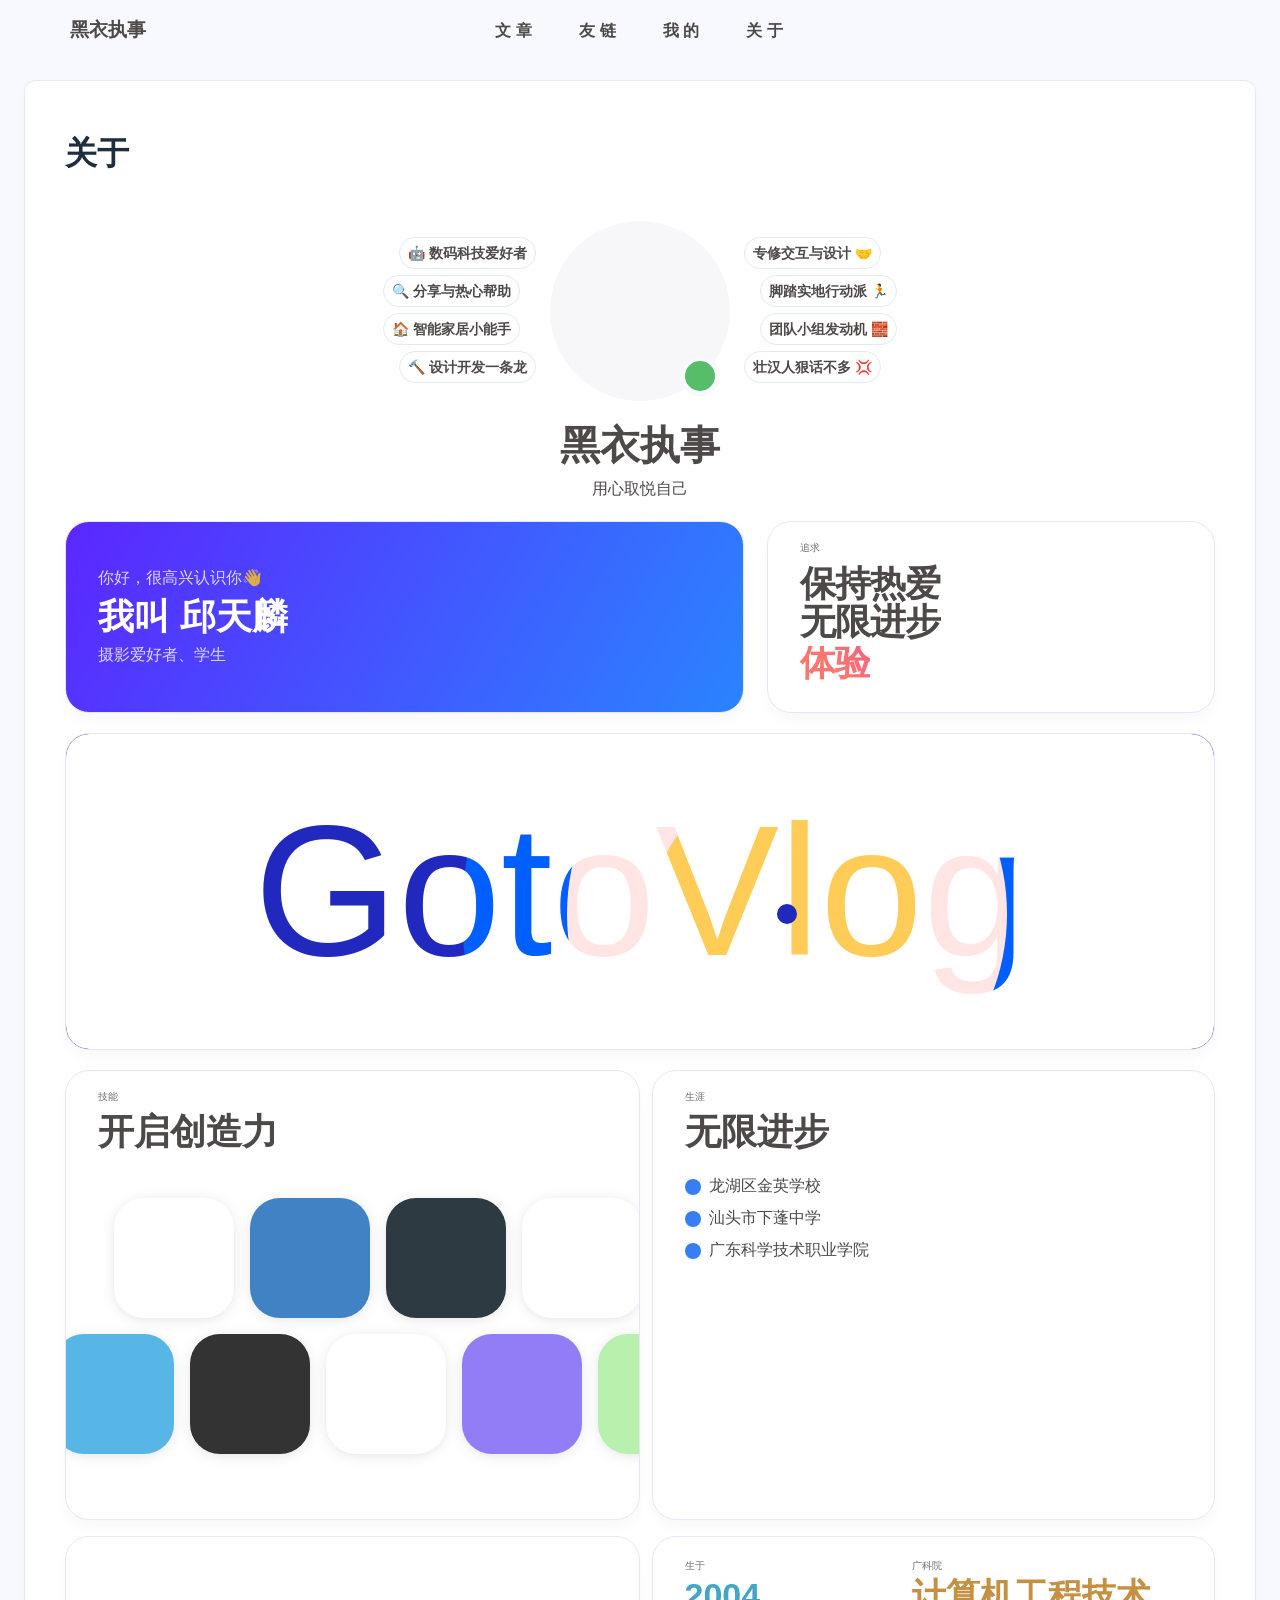
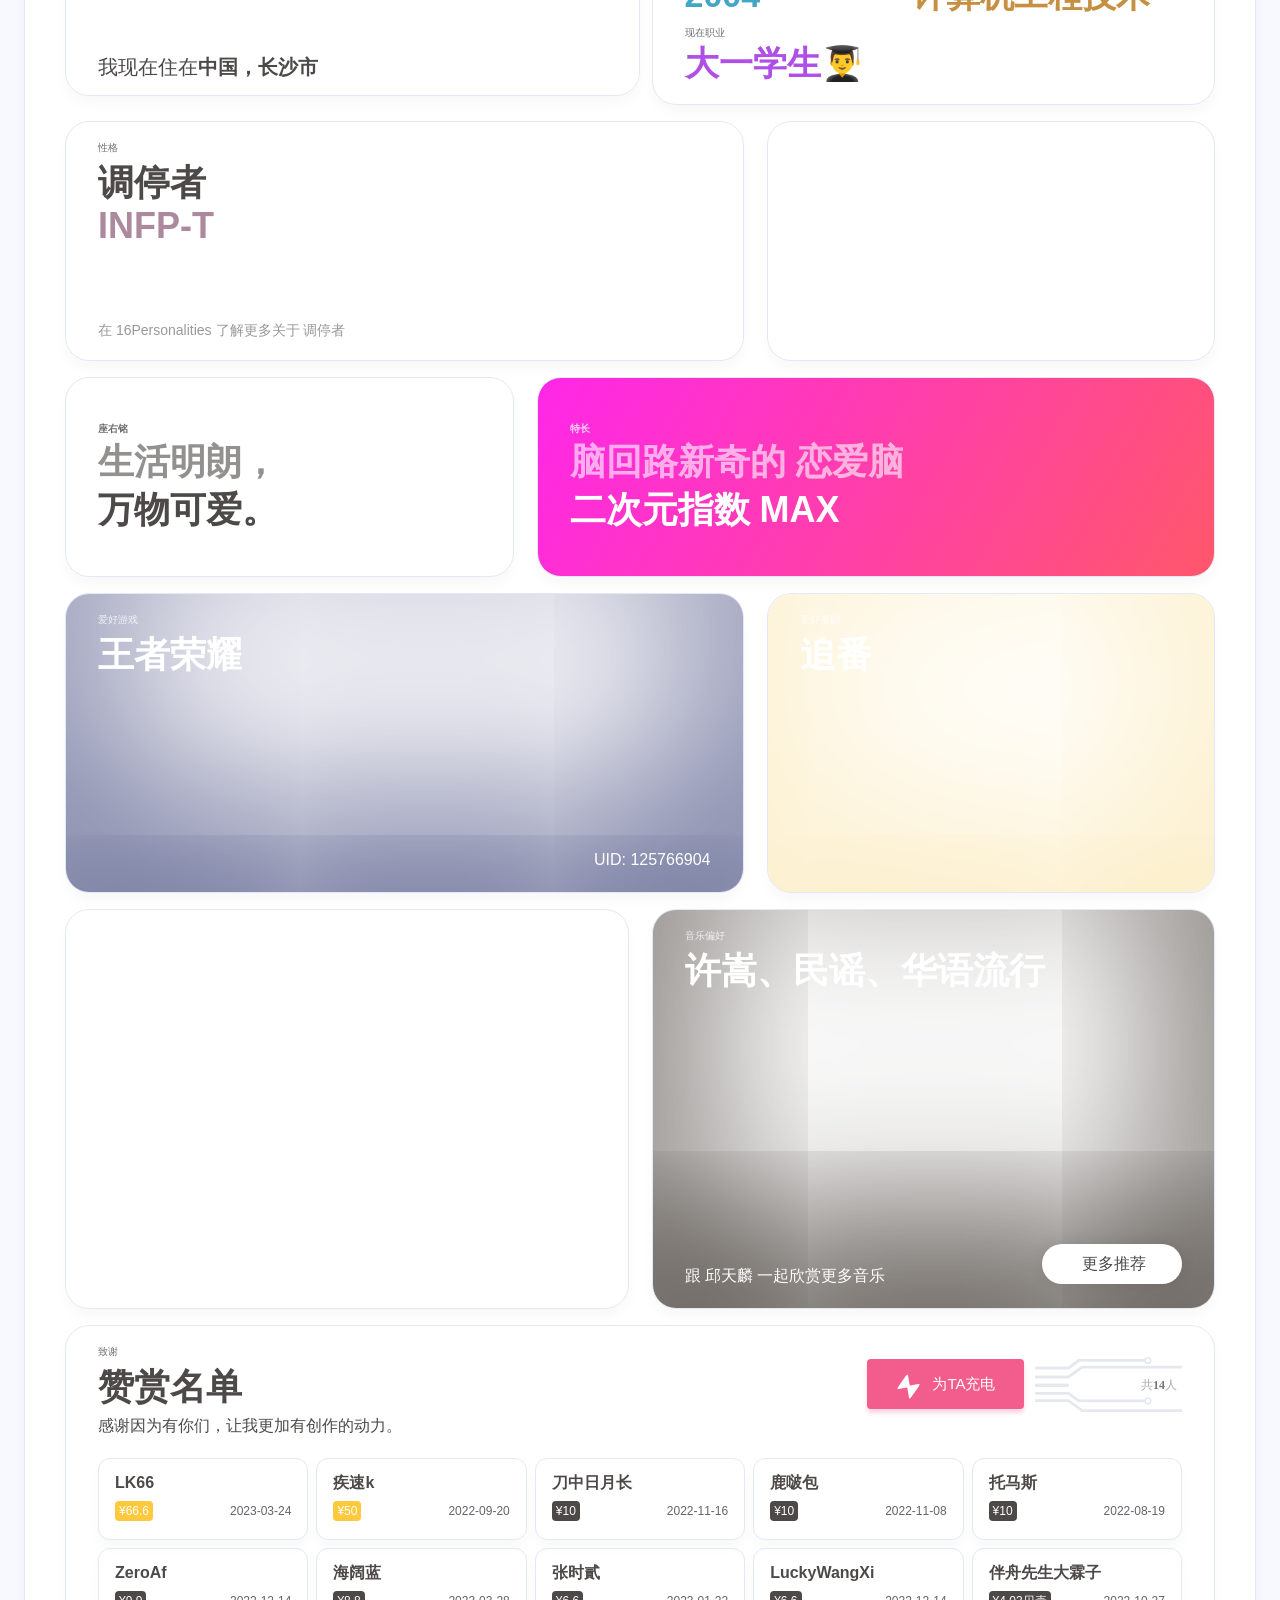
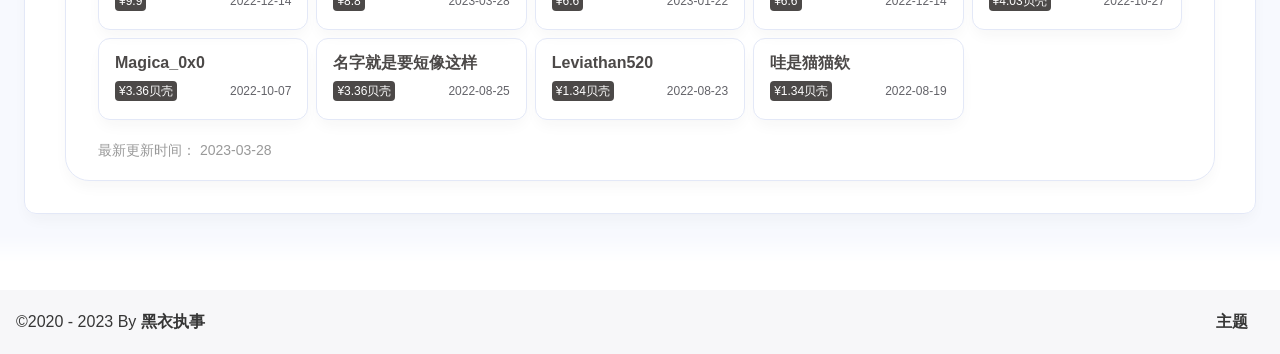
==== commit a9156648: "Site updated: 2023-10-15 00:30:49" ====
--- a/about/index.html
+++ b/about/index.html
@@ -1,4 +1,4 @@
-<!DOCTYPE html><html lang="en" data-theme="light"><head><meta charset="UTF-8"><meta http-equiv="X-UA-Compatible" content="IE=edge"><meta name="viewport" content="width=device-width, initial-scale=1.0, user-scalable=no"><title>关于 | 黑衣执事</title><meta name="author" content="黑衣执事"><meta name="copyright" content="黑衣执事"><meta name="format-detection" content="telephone=no"><meta name="theme-color" content="#f7f9fe"><meta name="mobile-web-app-capable" content="yes"><meta name="apple-touch-fullscreen" content="yes"><meta name="apple-mobile-web-app-title" content="关于"><meta name="application-name" content="关于"><meta name="apple-mobile-web-app-capable" content="yes"><meta name="apple-mobile-web-app-status-bar-style" content="#f7f9fe"><meta property="og:type" content="website"><meta property="og:title" content="关于"><meta property="og:url" content="https://github.com/hackdeacon/hackdeacon.github.io.git/about/index.html"><meta property="og:site_name" content="黑衣执事"><meta property="og:description" content="关于"><meta property="og:locale" content="en"><meta property="og:image" content="https://bu.dusays.com/2023/10/11/6526599359456.jpg"><meta property="article:author" content="黑衣执事"><meta property="article:tag"><meta name="twitter:card" content="summary"><meta name="twitter:image" content="https://bu.dusays.com/2023/10/11/6526599359456.jpg"><meta name="description" content="关于"><link rel="shortcut icon" href="/hackdeacon/hackdeacon.github.io.git/favicon.ico"><link rel="canonical" href="https://github.com/hackdeacon/hackdeacon.github.io.git/about/"><link rel="preconnect" href="//cdn.cbd.int"/><meta name="google-site-verification" content="xxx"/><meta name="baidu-site-verification" content="code-xxx"/><meta name="msvalidate.01" content="xxx"/><link rel="stylesheet" href="/hackdeacon/hackdeacon.github.io.git/css/index.css"><link rel="stylesheet" href="https://cdn.cbd.int/node-snackbar@0.1.16/dist/snackbar.min.css" media="print" onload="this.media='all'"><link rel="stylesheet" href="https://cdn.cbd.int/@fancyapps/ui@5.0.20/dist/fancybox/fancybox.css" media="print" onload="this.media='all'"><script>const GLOBAL_CONFIG = {
+<!DOCTYPE html><html lang="en" data-theme="light"><head><meta charset="UTF-8"><meta http-equiv="X-UA-Compatible" content="IE=edge"><meta name="viewport" content="width=device-width, initial-scale=1.0, user-scalable=no"><title>关于 | 黑衣执事</title><meta name="author" content="黑衣执事"><meta name="copyright" content="黑衣执事"><meta name="format-detection" content="telephone=no"><meta name="theme-color" content="#f7f9fe"><meta name="mobile-web-app-capable" content="yes"><meta name="apple-touch-fullscreen" content="yes"><meta name="apple-mobile-web-app-title" content="关于"><meta name="application-name" content="关于"><meta name="apple-mobile-web-app-capable" content="yes"><meta name="apple-mobile-web-app-status-bar-style" content="#f7f9fe"><meta property="og:type" content="website"><meta property="og:title" content="关于"><meta property="og:url" content="https://github.com/hackdeacon/hackdeacon.github.io.git/about/index.html"><meta property="og:site_name" content="黑衣执事"><meta property="og:description" content="关于"><meta property="og:locale" content="en"><meta property="og:image" content="https://bu.dusays.com/2023/10/11/6526599359456.jpg"><meta property="article:author" content="黑衣执事"><meta property="article:tag"><meta name="twitter:card" content="summary"><meta name="twitter:image" content="https://bu.dusays.com/2023/10/11/6526599359456.jpg"><meta name="description" content="关于"><link rel="shortcut icon" href="/favicon.ico"><link rel="canonical" href="https://github.com/hackdeacon/hackdeacon.github.io.git/about/"><link rel="preconnect" href="//cdn.cbd.int"/><meta name="google-site-verification" content="xxx"/><meta name="baidu-site-verification" content="code-xxx"/><meta name="msvalidate.01" content="xxx"/><link rel="stylesheet" href="/css/index.css"><link rel="stylesheet" href="https://cdn.cbd.int/node-snackbar@0.1.16/dist/snackbar.min.css" media="print" onload="this.media='all'"><link rel="stylesheet" href="https://cdn.cbd.int/@fancyapps/ui@5.0.20/dist/fancybox/fancybox.css" media="print" onload="this.media='all'"><script>const GLOBAL_CONFIG = {
   linkPageTop: undefined,
   peoplecanvas: undefined,
   postHeadAiDescription: {"enable":true,"gptName":"AnZhiYu","mode":"local","switchBtn":false,"btnLink":"https://afdian.net/item/886a79d4db6711eda42a52540025c377","randomNum":3,"basicWordCount":1000,"key":"xxxx","Referer":"https://xx.xx/"},
@@ -7,7 +7,7 @@
   greetingBox: {"enable":true,"default":"晚上好👋","list":[{"greeting":"晚安😴","startTime":0,"endTime":5},{"greeting":"早上好鸭👋, 祝你一天好心情！","startTime":6,"endTime":9},{"greeting":"上午好👋, 状态很好，鼓励一下～","startTime":10,"endTime":10},{"greeting":"11点多啦, 在坚持一下就吃饭啦～","startTime":11,"endTime":11},{"greeting":"午安👋, 宝贝","startTime":12,"endTime":14},{"greeting":"🌈充实的一天辛苦啦！","startTime":14,"endTime":18},{"greeting":"19点喽, 奖励一顿丰盛的大餐吧🍔。","startTime":19,"endTime":19},{"greeting":"晚上好👋, 在属于自己的时间好好放松😌~","startTime":20,"endTime":24}]},
   twikooEnvId: '',
   commentBarrageConfig:undefined,
-  root: '/hackdeacon/hackdeacon.github.io.git/',
+  root: '/',
   preloader: {"source":3},
   friends_vue_info: undefined,
   navMusic: true,
@@ -202,7 +202,7 @@
 if (true) {
   document.addEventListener('pjax:send', () => { preloader.initLoading() })
   document.addEventListener('pjax:complete', () => { preloader.endLoading() })
-}</script><link rel="stylesheet" href="https://cdn.cbd.int/anzhiyu-theme-static@1.1.10/progress_bar/progress_bar.css"/><script async="async" src="https://cdn.cbd.int/pace-js@1.2.4/pace.min.js" data-pace-options="{ &quot;restartOnRequestAfter&quot;:false,&quot;eventLag&quot;:false}"></script><div class="page" id="body-wrap"><header class="not-top-img" id="page-header"><nav id="nav"><div id="nav-group"><span id="blog_name"><div class="back-home-button"><i class="anzhiyufont anzhiyu-icon-grip-vertical"></i><div class="back-menu-list-groups"><div class="back-menu-list-group"><div class="back-menu-list-title">外站</div><div class="back-menu-list"><a class="back-menu-item" target="_blank" rel="noopener" href="https://blog.anheyu.com/" title="bilibili"><img class="back-menu-item-icon" src= "[data-uri]" onerror="this.onerror=null,this.src=&quot;/img/404.jpg&quot;" data-lazy-src="/img/favicon.ico" alt="bilibili"/><span class="back-menu-item-text">bilibili</span></a></div></div><div class="back-menu-list-group"><div class="back-menu-list-title">项目</div><div class="back-menu-list"><a class="back-menu-item" target="_blank" rel="noopener" href="https://image.anheyu.com/" title="安知鱼图床"><img class="back-menu-item-icon" src= "[data-uri]" onerror="this.onerror=null,this.src=&quot;/img/404.jpg&quot;" data-lazy-src="https://image.anheyu.com/favicon.ico" alt="安知鱼图床"/><span class="back-menu-item-text">安知鱼图床</span></a></div></div></div></div><a id="site-name" href="/hackdeacon/hackdeacon.github.io.git/" accesskey="h"><div class="title">黑衣执事</div><i class="anzhiyufont anzhiyu-icon-house-chimney"></i></a></span><div class="mask-name-container"><div id="name-container"><a id="page-name" href="javascript:anzhiyu.scrollToDest(0, 500)">PAGE_NAME</a></div></div><div id="menus"><div class="menus_items"><div class="menus_item"><a class="site-page" href="javascript:void(0);"><span> 文章</span></a><ul class="menus_item_child"><li><a class="site-page child faa-parent animated-hover" href="/hackdeacon/hackdeacon.github.io.git/archives/"><i class="anzhiyufont anzhiyu-icon-box-archive faa-tada" style="font-size: 0.9em;"></i><span> 隧道</span></a></li><li><a class="site-page child faa-parent animated-hover" href="/hackdeacon/hackdeacon.github.io.git/categories/"><i class="anzhiyufont anzhiyu-icon-shapes faa-tada" style="font-size: 0.9em;"></i><span> 分类</span></a></li><li><a class="site-page child faa-parent animated-hover" href="/hackdeacon/hackdeacon.github.io.git/tags/"><i class="anzhiyufont anzhiyu-icon-tags faa-tada" style="font-size: 0.9em;"></i><span> 标签</span></a></li></ul></div><div class="menus_item"><a class="site-page" href="javascript:void(0);"><span> 友链</span></a><ul class="menus_item_child"><li><a class="site-page child faa-parent animated-hover" href="/hackdeacon/hackdeacon.github.io.git/link/"><i class="anzhiyufont anzhiyu-icon-link faa-tada" style="font-size: 0.9em;"></i><span> 友人帐</span></a></li><li><a class="site-page child faa-parent animated-hover" href="/hackdeacon/hackdeacon.github.io.git/fcircle/"><i class="anzhiyufont anzhiyu-icon-artstation faa-tada" style="font-size: 0.9em;"></i><span> 朋友圈</span></a></li><li><a class="site-page child faa-parent animated-hover" href="/hackdeacon/hackdeacon.github.io.git/comments/"><i class="anzhiyufont anzhiyu-icon-envelope faa-tada" style="font-size: 0.9em;"></i><span> 留言板</span></a></li></ul></div><div class="menus_item"><a class="site-page" href="javascript:void(0);"><span> 我的</span></a><ul class="menus_item_child"><li><a class="site-page child faa-parent animated-hover" href="/hackdeacon/hackdeacon.github.io.git/music/"><i class="anzhiyufont anzhiyu-icon-music faa-tada" style="font-size: 0.9em;"></i><span> 音乐馆</span></a></li><li><a class="site-page child faa-parent animated-hover" href="/hackdeacon/hackdeacon.github.io.git/bangumis/"><i class="anzhiyufont anzhiyu-icon-bilibili faa-tada" style="font-size: 0.9em;"></i><span> 追番页</span></a></li><li><a class="site-page child faa-parent animated-hover" href="/hackdeacon/hackdeacon.github.io.git/album/"><i class="anzhiyufont anzhiyu-icon-images faa-tada" style="font-size: 0.9em;"></i><span> 相册集</span></a></li><li><a class="site-page child faa-parent animated-hover" href="/hackdeacon/hackdeacon.github.io.git/air-conditioner/"><i class="anzhiyufont anzhiyu-icon-fan faa-tada" style="font-size: 0.9em;"></i><span> 小空调</span></a></li></ul></div><div class="menus_item"><a class="site-page" href="javascript:void(0);"><span> 关于</span></a><ul class="menus_item_child"><li><a class="site-page child faa-parent animated-hover" href="/hackdeacon/hackdeacon.github.io.git/about/"><i class="anzhiyufont anzhiyu-icon-paper-plane faa-tada" style="font-size: 0.9em;"></i><span> 关于本人</span></a></li><li><a class="site-page child faa-parent animated-hover" href="/hackdeacon/hackdeacon.github.io.git/essay/"><i class="anzhiyufont anzhiyu-icon-lightbulb faa-tada" style="font-size: 0.9em;"></i><span> 闲言碎语</span></a></li><li><a class="site-page child faa-parent animated-hover" href="javascript:toRandomPost()"><i class="anzhiyufont anzhiyu-icon-shoe-prints1 faa-tada" style="font-size: 0.9em;"></i><span> 随便逛逛</span></a></li><li><a class="site-page child faa-parent animated-hover" href="/hackdeacon/hackdeacon.github.io.git/equipment/"><i class="anzhiyufont anzhiyu-icon-dice-d20 faa-tada" style="font-size: 0.9em;"></i><span> 我的装备</span></a></li></ul></div></div></div><div id="nav-right"><div class="nav-button" id="randomPost_button"><a class="site-page" onclick="toRandomPost()" title="随机前往一个文章" href="javascript:void(0);"><i class="anzhiyufont anzhiyu-icon-dice"></i></a></div><input id="center-console" type="checkbox"/><div class="nav-button" id="nav-totop"><a class="totopbtn" href="javascript:void(0);"><i class="anzhiyufont anzhiyu-icon-arrow-up"></i><span id="percent" onclick="anzhiyu.scrollToDest(0,500)">0</span></a></div><div id="toggle-menu"><a class="site-page" href="javascript:void(0);" title="切换"><i class="anzhiyufont anzhiyu-icon-bars"></i></a></div></div></div></nav></header><main id="blog-container"><div class="layout hide-aside" id="content-inner"><div id="page"><h1 class="page-title">关于</h1><div id="about-page"><div class="author-box"><div class="author-tag-left"><span class="author-tag">🤖️ 数码科技爱好者</span><span class="author-tag">🔍 分享与热心帮助</span><span class="author-tag">🏠 智能家居小能手</span><span class="author-tag">🔨 设计开发一条龙</span></div><div class="author-img"><img class="no-lightbox" src= "[data-uri]" onerror="this.onerror=null,this.src=&quot;/img/404.jpg&quot;" data-lazy-src="https://bu.dusays.com/2023/10/11/6526599359456.jpg" onerror="this.onerror=null;this.src='/hackdeacon/hackdeacon.github.io.git/img/friend_404.gif'" alt="avatar"></div><div class="author-tag-right"><span class="author-tag">专修交互与设计 🤝</span><span class="author-tag">脚踏实地行动派 🏃</span><span class="author-tag">团队小组发动机 🧱</span><span class="author-tag">壮汉人狠话不多 💢</span></div></div><p class="p center logo large">黑衣执事</p><p class="p center small">用心取悦自己</p><div class="author-content"><div class="author-content-item myInfoAndSayHello"><div class="title1">你好，很高兴认识你👋</div><div class="title2">我叫 <span class="inline-word">邱天麟</span></div><div class="title1">摄影爱好者、学生</div></div><div class="aboutsiteTips author-content-item"><div class="author-content-item-tips">追求</div><h2>保持热爱<br>无限进步<div class="mask"><span class="first-tips">学习</span><span>生活</span><span data-up>程序</span> <span data-show>体验</span></div></h2></div></div><div class="hello-about"><div class="cursor" style="translate:none;rotate:none;scale:none;transform:translate(721px,180px)"></div><div class="shapes"><div class="shape shape-1" style="translate:none;rotate:none;scale:none;transform:translate(721px,180px)"></div><div class="shape shape-2" style="translate:none;rotate:none;scale:none;transform:translate(721px,180px)"></div><div class="shape shape-3" style="translate:none;rotate:none;scale:none;transform:translate(721px,180px)"></div></div><div class="content"><h1>GotoVlog</h1></div></div><div class="author-content"><div class="author-content-item skills"><div class="card-content"><div class="author-content-item-tips">技能</div><span class="author-content-item-title">开启创造力</span><div class="skills-style-group"><div id="skills-tags-group-all"><div class="tags-group-wrapper"><div class="tags-group-icon-pair"><div class="tags-group-icon" style="background: #fff"><img class="no-lightbox" title="Java" src= "[data-uri]" onerror="this.onerror=null,this.src=&quot;/img/404.jpg&quot;" data-lazy-src="https://bu.dusays.com/2023/04/09/643293b1184e9.jpg" size="60px" alt="Java"></div><div class="tags-group-icon" style="background: #57b6e6"><img class="no-lightbox" title="Docker" src= "[data-uri]" onerror="this.onerror=null,this.src=&quot;/img/404.jpg&quot;" data-lazy-src="https://bu.dusays.com/2023/04/09/643293b0f0abe.png" size="60px" alt="Docker"></div></div><div class="tags-group-icon-pair"><div class="tags-group-icon" style="background: #4082c3"><img class="no-lightbox" title="Photoshop" src= "[data-uri]" onerror="this.onerror=null,this.src=&quot;/img/404.jpg&quot;" data-lazy-src="https://bu.dusays.com/2022/12/15/639aa3a5c240e.png" size="60px" alt="Photoshop"></div><div class="tags-group-icon" style="background: #333"><img class="no-lightbox" title="Node" src= "[data-uri]" onerror="this.onerror=null,this.src=&quot;/img/404.jpg&quot;" data-lazy-src="https://npm.elemecdn.com/anzhiyu-blog@2.1.1/img/svg/node-logo.svg" size="60px" alt="Node"></div></div><div class="tags-group-icon-pair"><div class="tags-group-icon" style="background: #2e3a41"><img class="no-lightbox" title="Webpack" src= "[data-uri]" onerror="this.onerror=null,this.src=&quot;/img/404.jpg&quot;" data-lazy-src="https://bu.dusays.com/2023/04/09/643293b68026c.png" size="60px" alt="Webpack"></div><div class="tags-group-icon" style="background: #fff"><img class="no-lightbox" title="Pinia" src= "[data-uri]" onerror="this.onerror=null,this.src=&quot;/img/404.jpg&quot;" data-lazy-src="https://npm.elemecdn.com/anzhiyu-blog@2.0.8/img/svg/pinia-logo.svg" size="60px" alt="Pinia"></div></div><div class="tags-group-icon-pair"><div class="tags-group-icon" style="background: #fff"><img class="no-lightbox" title="Python" src= "[data-uri]" onerror="this.onerror=null,this.src=&quot;/img/404.jpg&quot;" data-lazy-src="https://bu.dusays.com/2023/04/09/643293b1230f7.png" size="60px" alt="Python"></div><div class="tags-group-icon" style="background: #937df7"><img class="no-lightbox" title="Vite" src= "[data-uri]" onerror="this.onerror=null,this.src=&quot;/img/404.jpg&quot;" data-lazy-src="https://npm.elemecdn.com/anzhiyu-blog@2.0.8/img/svg/vite-logo.svg" size="60px" alt="Vite"></div></div><div class="tags-group-icon-pair"><div class="tags-group-icon" style="background: #4499e4"><img class="no-lightbox" title="Flutter" src= "[data-uri]" onerror="this.onerror=null,this.src=&quot;/img/404.jpg&quot;" data-lazy-src="https://bu.dusays.com/2023/04/09/643293b1055c2.png" size="60px" alt="Flutter"></div><div class="tags-group-icon" style="background: #b8f0ae"><img class="no-lightbox" title="Vue" src= "[data-uri]" onerror="this.onerror=null,this.src=&quot;/img/404.jpg&quot;" data-lazy-src="https://bu.dusays.com/2023/04/09/643293b6788bd.png" size="60px" alt="Vue"></div></div><div class="tags-group-icon-pair"><div class="tags-group-icon" style="background: #222"><img class="no-lightbox" title="React" src= "[data-uri]" onerror="this.onerror=null,this.src=&quot;/img/404.jpg&quot;" data-lazy-src="[data-uri]" size="60px" alt="React"></div><div class="tags-group-icon" style="background: #2c51db"><img class="no-lightbox" title="CSS3" src= "[data-uri]" onerror="this.onerror=null,this.src=&quot;/img/404.jpg&quot;" data-lazy-src="https://bu.dusays.com/2022/12/15/639aa3a5c251e.png" size="60px" alt="CSS3"></div></div><div class="tags-group-icon-pair"><div class="tags-group-icon" style="background: #f7cb4f"><img class="no-lightbox" title="JS" src= "[data-uri]" onerror="this.onerror=null,this.src=&quot;/img/404.jpg&quot;" data-lazy-src="https://bu.dusays.com/2023/04/09/643293b121f02.png" size="60px" alt="JS"></div><div class="tags-group-icon" style="background: #e9572b"><img class="no-lightbox" title="HTML" src= "[data-uri]" onerror="this.onerror=null,this.src=&quot;/img/404.jpg&quot;" data-lazy-src="https://bu.dusays.com/2022/12/15/639aa3a5c241c.png" size="60px" alt="HTML"></div></div><div class="tags-group-icon-pair"><div class="tags-group-icon" style="background: #df5b40"><img class="no-lightbox" title="Git" src= "[data-uri]" onerror="this.onerror=null,this.src=&quot;/img/404.jpg&quot;" data-lazy-src="https://bu.dusays.com/2023/04/09/643293b10ccdd.webp" size="60px" alt="Git"></div><div class="tags-group-icon" style="background: #e65164"><img class="no-lightbox" title="Apifox" src= "[data-uri]" onerror="this.onerror=null,this.src=&quot;/img/404.jpg&quot;" data-lazy-src="https://bu.dusays.com/2022/11/19/6378d6458c6b6.png" size="60px" alt="Apifox"></div></div><div class="tags-group-icon-pair"><div class="tags-group-icon" style="background: #fff"><img class="no-lightbox" title="Java" src= "[data-uri]" onerror="this.onerror=null,this.src=&quot;/img/404.jpg&quot;" data-lazy-src="https://bu.dusays.com/2023/04/09/643293b1184e9.jpg" size="60px" alt="Java"></div><div class="tags-group-icon" style="background: #57b6e6"><img class="no-lightbox" title="Docker" src= "[data-uri]" onerror="this.onerror=null,this.src=&quot;/img/404.jpg&quot;" data-lazy-src="https://bu.dusays.com/2023/04/09/643293b0f0abe.png" size="60px" alt="Docker"></div></div><div class="tags-group-icon-pair"><div class="tags-group-icon" style="background: #4082c3"><img class="no-lightbox" title="Photoshop" src= "[data-uri]" onerror="this.onerror=null,this.src=&quot;/img/404.jpg&quot;" data-lazy-src="https://bu.dusays.com/2022/12/15/639aa3a5c240e.png" size="60px" alt="Photoshop"></div><div class="tags-group-icon" style="background: #333"><img class="no-lightbox" title="Node" src= "[data-uri]" onerror="this.onerror=null,this.src=&quot;/img/404.jpg&quot;" data-lazy-src="https://npm.elemecdn.com/anzhiyu-blog@2.1.1/img/svg/node-logo.svg" size="60px" alt="Node"></div></div><div class="tags-group-icon-pair"><div class="tags-group-icon" style="background: #2e3a41"><img class="no-lightbox" title="Webpack" src= "[data-uri]" onerror="this.onerror=null,this.src=&quot;/img/404.jpg&quot;" data-lazy-src="https://bu.dusays.com/2023/04/09/643293b68026c.png" size="60px" alt="Webpack"></div><div class="tags-group-icon" style="background: #fff"><img class="no-lightbox" title="Pinia" src= "[data-uri]" onerror="this.onerror=null,this.src=&quot;/img/404.jpg&quot;" data-lazy-src="https://npm.elemecdn.com/anzhiyu-blog@2.0.8/img/svg/pinia-logo.svg" size="60px" alt="Pinia"></div></div><div class="tags-group-icon-pair"><div class="tags-group-icon" style="background: #fff"><img class="no-lightbox" title="Python" src= "[data-uri]" onerror="this.onerror=null,this.src=&quot;/img/404.jpg&quot;" data-lazy-src="https://bu.dusays.com/2023/04/09/643293b1230f7.png" size="60px" alt="Python"></div><div class="tags-group-icon" style="background: #937df7"><img class="no-lightbox" title="Vite" src= "[data-uri]" onerror="this.onerror=null,this.src=&quot;/img/404.jpg&quot;" data-lazy-src="https://npm.elemecdn.com/anzhiyu-blog@2.0.8/img/svg/vite-logo.svg" size="60px" alt="Vite"></div></div><div class="tags-group-icon-pair"><div class="tags-group-icon" style="background: #4499e4"><img class="no-lightbox" title="Flutter" src= "[data-uri]" onerror="this.onerror=null,this.src=&quot;/img/404.jpg&quot;" data-lazy-src="https://bu.dusays.com/2023/04/09/643293b1055c2.png" size="60px" alt="Flutter"></div><div class="tags-group-icon" style="background: #b8f0ae"><img class="no-lightbox" title="Vue" src= "[data-uri]" onerror="this.onerror=null,this.src=&quot;/img/404.jpg&quot;" data-lazy-src="https://bu.dusays.com/2023/04/09/643293b6788bd.png" size="60px" alt="Vue"></div></div><div class="tags-group-icon-pair"><div class="tags-group-icon" style="background: #222"><img class="no-lightbox" title="React" src= "[data-uri]" onerror="this.onerror=null,this.src=&quot;/img/404.jpg&quot;" data-lazy-src="[data-uri]" size="60px" alt="React"></div><div class="tags-group-icon" style="background: #2c51db"><img class="no-lightbox" title="CSS3" src= "[data-uri]" onerror="this.onerror=null,this.src=&quot;/img/404.jpg&quot;" data-lazy-src="https://bu.dusays.com/2022/12/15/639aa3a5c251e.png" size="60px" alt="CSS3"></div></div><div class="tags-group-icon-pair"><div class="tags-group-icon" style="background: #f7cb4f"><img class="no-lightbox" title="JS" src= "[data-uri]" onerror="this.onerror=null,this.src=&quot;/img/404.jpg&quot;" data-lazy-src="https://bu.dusays.com/2023/04/09/643293b121f02.png" size="60px" alt="JS"></div><div class="tags-group-icon" style="background: #e9572b"><img class="no-lightbox" title="HTML" src= "[data-uri]" onerror="this.onerror=null,this.src=&quot;/img/404.jpg&quot;" data-lazy-src="https://bu.dusays.com/2022/12/15/639aa3a5c241c.png" size="60px" alt="HTML"></div></div><div class="tags-group-icon-pair"><div class="tags-group-icon" style="background: #df5b40"><img class="no-lightbox" title="Git" src= "[data-uri]" onerror="this.onerror=null,this.src=&quot;/img/404.jpg&quot;" data-lazy-src="https://bu.dusays.com/2023/04/09/643293b10ccdd.webp" size="60px" alt="Git"></div><div class="tags-group-icon" style="background: #e65164"><img class="no-lightbox" title="Apifox" src= "[data-uri]" onerror="this.onerror=null,this.src=&quot;/img/404.jpg&quot;" data-lazy-src="https://bu.dusays.com/2022/11/19/6378d6458c6b6.png" size="60px" alt="Apifox"></div></div></div></div><div class="skills-list"><div class="skill-info"><div class="skill-icon" style="background: #fff"><img class="no-lightbox" title="Java" src= "[data-uri]" onerror="this.onerror=null,this.src=&quot;/img/404.jpg&quot;" data-lazy-src="https://bu.dusays.com/2023/04/09/643293b1184e9.jpg" alt="Java"></div><div class="skill-name"><span>Java</span></div></div><div class="skill-info"><div class="skill-icon" style="background: #57b6e6"><img class="no-lightbox" title="Docker" src= "[data-uri]" onerror="this.onerror=null,this.src=&quot;/img/404.jpg&quot;" data-lazy-src="https://bu.dusays.com/2023/04/09/643293b0f0abe.png" alt="Docker"></div><div class="skill-name"><span>Docker</span></div></div><div class="skill-info"><div class="skill-icon" style="background: #4082c3"><img class="no-lightbox" title="Photoshop" src= "[data-uri]" onerror="this.onerror=null,this.src=&quot;/img/404.jpg&quot;" data-lazy-src="https://bu.dusays.com/2022/12/15/639aa3a5c240e.png" alt="Photoshop"></div><div class="skill-name"><span>Photoshop</span></div></div><div class="skill-info"><div class="skill-icon" style="background: #333"><img class="no-lightbox" title="Node" src= "[data-uri]" onerror="this.onerror=null,this.src=&quot;/img/404.jpg&quot;" data-lazy-src="https://npm.elemecdn.com/anzhiyu-blog@2.1.1/img/svg/node-logo.svg" alt="Node"></div><div class="skill-name"><span>Node</span></div></div><div class="skill-info"><div class="skill-icon" style="background: #2e3a41"><img class="no-lightbox" title="Webpack" src= "[data-uri]" onerror="this.onerror=null,this.src=&quot;/img/404.jpg&quot;" data-lazy-src="https://bu.dusays.com/2023/04/09/643293b68026c.png" alt="Webpack"></div><div class="skill-name"><span>Webpack</span></div></div><div class="skill-info"><div class="skill-icon" style="background: #fff"><img class="no-lightbox" title="Pinia" src= "[data-uri]" onerror="this.onerror=null,this.src=&quot;/img/404.jpg&quot;" data-lazy-src="https://npm.elemecdn.com/anzhiyu-blog@2.0.8/img/svg/pinia-logo.svg" alt="Pinia"></div><div class="skill-name"><span>Pinia</span></div></div><div class="skill-info"><div class="skill-icon" style="background: #fff"><img class="no-lightbox" title="Python" src= "[data-uri]" onerror="this.onerror=null,this.src=&quot;/img/404.jpg&quot;" data-lazy-src="https://bu.dusays.com/2023/04/09/643293b1230f7.png" alt="Python"></div><div class="skill-name"><span>Python</span></div></div><div class="skill-info"><div class="skill-icon" style="background: #937df7"><img class="no-lightbox" title="Vite" src= "[data-uri]" onerror="this.onerror=null,this.src=&quot;/img/404.jpg&quot;" data-lazy-src="https://npm.elemecdn.com/anzhiyu-blog@2.0.8/img/svg/vite-logo.svg" alt="Vite"></div><div class="skill-name"><span>Vite</span></div></div><div class="skill-info"><div class="skill-icon" style="background: #4499e4"><img class="no-lightbox" title="Flutter" src= "[data-uri]" onerror="this.onerror=null,this.src=&quot;/img/404.jpg&quot;" data-lazy-src="https://bu.dusays.com/2023/04/09/643293b1055c2.png" alt="Flutter"></div><div class="skill-name"><span>Flutter</span></div></div><div class="skill-info"><div class="skill-icon" style="background: #b8f0ae"><img class="no-lightbox" title="Vue" src= "[data-uri]" onerror="this.onerror=null,this.src=&quot;/img/404.jpg&quot;" data-lazy-src="https://bu.dusays.com/2023/04/09/643293b6788bd.png" alt="Vue"></div><div class="skill-name"><span>Vue</span></div></div><div class="skill-info"><div class="skill-icon" style="background: #222"><img class="no-lightbox" title="React" src= "[data-uri]" onerror="this.onerror=null,this.src=&quot;/img/404.jpg&quot;" data-lazy-src="[data-uri]" alt="React"></div><div class="skill-name"><span>React</span></div></div><div class="skill-info"><div class="skill-icon" style="background: #2c51db"><img class="no-lightbox" title="CSS3" src= "[data-uri]" onerror="this.onerror=null,this.src=&quot;/img/404.jpg&quot;" data-lazy-src="https://bu.dusays.com/2022/12/15/639aa3a5c251e.png" alt="CSS3"></div><div class="skill-name"><span>CSS3</span></div></div><div class="skill-info"><div class="skill-icon" style="background: #f7cb4f"><img class="no-lightbox" title="JS" src= "[data-uri]" onerror="this.onerror=null,this.src=&quot;/img/404.jpg&quot;" data-lazy-src="https://bu.dusays.com/2023/04/09/643293b121f02.png" alt="JS"></div><div class="skill-name"><span>JS</span></div></div><div class="skill-info"><div class="skill-icon" style="background: #e9572b"><img class="no-lightbox" title="HTML" src= "[data-uri]" onerror="this.onerror=null,this.src=&quot;/img/404.jpg&quot;" data-lazy-src="https://bu.dusays.com/2022/12/15/639aa3a5c241c.png" alt="HTML"></div><div class="skill-name"><span>HTML</span></div></div><div class="skill-info"><div class="skill-icon" style="background: #df5b40"><img class="no-lightbox" title="Git" src= "[data-uri]" onerror="this.onerror=null,this.src=&quot;/img/404.jpg&quot;" data-lazy-src="https://bu.dusays.com/2023/04/09/643293b10ccdd.webp" alt="Git"></div><div class="skill-name"><span>Git</span></div></div><div class="skill-info"><div class="skill-icon" style="background: #e65164"><img class="no-lightbox" title="Apifox" src= "[data-uri]" onerror="this.onerror=null,this.src=&quot;/img/404.jpg&quot;" data-lazy-src="https://bu.dusays.com/2022/11/19/6378d6458c6b6.png" alt="Apifox"></div><div class="skill-name"><span>Apifox</span></div></div><div class="etc">...</div></div></div></div></div><div class="author-content-item careers"><div class="card-content"><div class="author-content-item-tips">生涯</div><span class="author-content-item-title">无限进步</span><div class="careers-group"><div class="career-item"><div class="circle" style="background:#357ef5"></div><div class="name">龙湖区金英学校</div></div><div class="career-item"><div class="circle" style="background:#357ef5"></div><div class="name">汕头市下蓬中学</div></div><div class="career-item"><div class="circle" style="background:#357ef5"></div><div class="name">广东科学技术职业学院</div></div></div><img class="author-content-img no-lightbox" alt="生涯" src= "[data-uri]" onerror="this.onerror=null,this.src=&quot;/img/404.jpg&quot;" data-lazy-src="https://bu.dusays.com/2023/04/21/644287166329b.png" onerror="this.onerror=null;this.src='/hackdeacon/hackdeacon.github.io.git/img/friend_404.gif'"></div></div></div><div class="author-content"><div class="author-content-item-group column mapAndInfo"><style>.author-content-item.map {
+}</script><link rel="stylesheet" href="https://cdn.cbd.int/anzhiyu-theme-static@1.1.10/progress_bar/progress_bar.css"/><script async="async" src="https://cdn.cbd.int/pace-js@1.2.4/pace.min.js" data-pace-options="{ &quot;restartOnRequestAfter&quot;:false,&quot;eventLag&quot;:false}"></script><div class="page" id="body-wrap"><header class="not-top-img" id="page-header"><nav id="nav"><div id="nav-group"><span id="blog_name"><div class="back-home-button"><i class="anzhiyufont anzhiyu-icon-grip-vertical"></i><div class="back-menu-list-groups"><div class="back-menu-list-group"><div class="back-menu-list-title">外站</div><div class="back-menu-list"><a class="back-menu-item" target="_blank" rel="noopener" href="https://blog.anheyu.com/" title="bilibili"><img class="back-menu-item-icon" src= "[data-uri]" onerror="this.onerror=null,this.src=&quot;/img/404.jpg&quot;" data-lazy-src="/img/favicon.ico" alt="bilibili"/><span class="back-menu-item-text">bilibili</span></a></div></div><div class="back-menu-list-group"><div class="back-menu-list-title">项目</div><div class="back-menu-list"><a class="back-menu-item" target="_blank" rel="noopener" href="https://image.anheyu.com/" title="安知鱼图床"><img class="back-menu-item-icon" src= "[data-uri]" onerror="this.onerror=null,this.src=&quot;/img/404.jpg&quot;" data-lazy-src="https://image.anheyu.com/favicon.ico" alt="安知鱼图床"/><span class="back-menu-item-text">安知鱼图床</span></a></div></div></div></div><a id="site-name" href="/" accesskey="h"><div class="title">黑衣执事</div><i class="anzhiyufont anzhiyu-icon-house-chimney"></i></a></span><div class="mask-name-container"><div id="name-container"><a id="page-name" href="javascript:anzhiyu.scrollToDest(0, 500)">PAGE_NAME</a></div></div><div id="menus"><div class="menus_items"><div class="menus_item"><a class="site-page" href="javascript:void(0);"><span> 文章</span></a><ul class="menus_item_child"><li><a class="site-page child faa-parent animated-hover" href="/archives/"><i class="anzhiyufont anzhiyu-icon-box-archive faa-tada" style="font-size: 0.9em;"></i><span> 隧道</span></a></li><li><a class="site-page child faa-parent animated-hover" href="/categories/"><i class="anzhiyufont anzhiyu-icon-shapes faa-tada" style="font-size: 0.9em;"></i><span> 分类</span></a></li><li><a class="site-page child faa-parent animated-hover" href="/tags/"><i class="anzhiyufont anzhiyu-icon-tags faa-tada" style="font-size: 0.9em;"></i><span> 标签</span></a></li></ul></div><div class="menus_item"><a class="site-page" href="javascript:void(0);"><span> 友链</span></a><ul class="menus_item_child"><li><a class="site-page child faa-parent animated-hover" href="/link/"><i class="anzhiyufont anzhiyu-icon-link faa-tada" style="font-size: 0.9em;"></i><span> 友人帐</span></a></li><li><a class="site-page child faa-parent animated-hover" href="/fcircle/"><i class="anzhiyufont anzhiyu-icon-artstation faa-tada" style="font-size: 0.9em;"></i><span> 朋友圈</span></a></li><li><a class="site-page child faa-parent animated-hover" href="/comments/"><i class="anzhiyufont anzhiyu-icon-envelope faa-tada" style="font-size: 0.9em;"></i><span> 留言板</span></a></li></ul></div><div class="menus_item"><a class="site-page" href="javascript:void(0);"><span> 我的</span></a><ul class="menus_item_child"><li><a class="site-page child faa-parent animated-hover" href="/music/"><i class="anzhiyufont anzhiyu-icon-music faa-tada" style="font-size: 0.9em;"></i><span> 音乐馆</span></a></li><li><a class="site-page child faa-parent animated-hover" href="/bangumis/"><i class="anzhiyufont anzhiyu-icon-bilibili faa-tada" style="font-size: 0.9em;"></i><span> 追番页</span></a></li><li><a class="site-page child faa-parent animated-hover" href="/album/"><i class="anzhiyufont anzhiyu-icon-images faa-tada" style="font-size: 0.9em;"></i><span> 相册集</span></a></li><li><a class="site-page child faa-parent animated-hover" href="/air-conditioner/"><i class="anzhiyufont anzhiyu-icon-fan faa-tada" style="font-size: 0.9em;"></i><span> 小空调</span></a></li></ul></div><div class="menus_item"><a class="site-page" href="javascript:void(0);"><span> 关于</span></a><ul class="menus_item_child"><li><a class="site-page child faa-parent animated-hover" href="/about/"><i class="anzhiyufont anzhiyu-icon-paper-plane faa-tada" style="font-size: 0.9em;"></i><span> 关于本人</span></a></li><li><a class="site-page child faa-parent animated-hover" href="/essay/"><i class="anzhiyufont anzhiyu-icon-lightbulb faa-tada" style="font-size: 0.9em;"></i><span> 闲言碎语</span></a></li><li><a class="site-page child faa-parent animated-hover" href="javascript:toRandomPost()"><i class="anzhiyufont anzhiyu-icon-shoe-prints1 faa-tada" style="font-size: 0.9em;"></i><span> 随便逛逛</span></a></li><li><a class="site-page child faa-parent animated-hover" href="/equipment/"><i class="anzhiyufont anzhiyu-icon-dice-d20 faa-tada" style="font-size: 0.9em;"></i><span> 我的装备</span></a></li></ul></div></div></div><div id="nav-right"><div class="nav-button" id="randomPost_button"><a class="site-page" onclick="toRandomPost()" title="随机前往一个文章" href="javascript:void(0);"><i class="anzhiyufont anzhiyu-icon-dice"></i></a></div><input id="center-console" type="checkbox"/><div class="nav-button" id="nav-totop"><a class="totopbtn" href="javascript:void(0);"><i class="anzhiyufont anzhiyu-icon-arrow-up"></i><span id="percent" onclick="anzhiyu.scrollToDest(0,500)">0</span></a></div><div id="toggle-menu"><a class="site-page" href="javascript:void(0);" title="切换"><i class="anzhiyufont anzhiyu-icon-bars"></i></a></div></div></div></nav></header><main id="blog-container"><div class="layout hide-aside" id="content-inner"><div id="page"><h1 class="page-title">关于</h1><div id="about-page"><div class="author-box"><div class="author-tag-left"><span class="author-tag">🤖️ 数码科技爱好者</span><span class="author-tag">🔍 分享与热心帮助</span><span class="author-tag">🏠 智能家居小能手</span><span class="author-tag">🔨 设计开发一条龙</span></div><div class="author-img"><img class="no-lightbox" src= "[data-uri]" onerror="this.onerror=null,this.src=&quot;/img/404.jpg&quot;" data-lazy-src="https://bu.dusays.com/2023/10/11/6526599359456.jpg" onerror="this.onerror=null;this.src='/img/friend_404.gif'" alt="avatar"></div><div class="author-tag-right"><span class="author-tag">专修交互与设计 🤝</span><span class="author-tag">脚踏实地行动派 🏃</span><span class="author-tag">团队小组发动机 🧱</span><span class="author-tag">壮汉人狠话不多 💢</span></div></div><p class="p center logo large">黑衣执事</p><p class="p center small">用心取悦自己</p><div class="author-content"><div class="author-content-item myInfoAndSayHello"><div class="title1">你好，很高兴认识你👋</div><div class="title2">我叫 <span class="inline-word">邱天麟</span></div><div class="title1">摄影爱好者、学生</div></div><div class="aboutsiteTips author-content-item"><div class="author-content-item-tips">追求</div><h2>保持热爱<br>无限进步<div class="mask"><span class="first-tips">学习</span><span>生活</span><span data-up>程序</span> <span data-show>体验</span></div></h2></div></div><div class="hello-about"><div class="cursor" style="translate:none;rotate:none;scale:none;transform:translate(721px,180px)"></div><div class="shapes"><div class="shape shape-1" style="translate:none;rotate:none;scale:none;transform:translate(721px,180px)"></div><div class="shape shape-2" style="translate:none;rotate:none;scale:none;transform:translate(721px,180px)"></div><div class="shape shape-3" style="translate:none;rotate:none;scale:none;transform:translate(721px,180px)"></div></div><div class="content"><h1>GotoVlog</h1></div></div><div class="author-content"><div class="author-content-item skills"><div class="card-content"><div class="author-content-item-tips">技能</div><span class="author-content-item-title">开启创造力</span><div class="skills-style-group"><div id="skills-tags-group-all"><div class="tags-group-wrapper"><div class="tags-group-icon-pair"><div class="tags-group-icon" style="background: #fff"><img class="no-lightbox" title="Java" src= "[data-uri]" onerror="this.onerror=null,this.src=&quot;/img/404.jpg&quot;" data-lazy-src="https://bu.dusays.com/2023/04/09/643293b1184e9.jpg" size="60px" alt="Java"></div><div class="tags-group-icon" style="background: #57b6e6"><img class="no-lightbox" title="Docker" src= "[data-uri]" onerror="this.onerror=null,this.src=&quot;/img/404.jpg&quot;" data-lazy-src="https://bu.dusays.com/2023/04/09/643293b0f0abe.png" size="60px" alt="Docker"></div></div><div class="tags-group-icon-pair"><div class="tags-group-icon" style="background: #4082c3"><img class="no-lightbox" title="Photoshop" src= "[data-uri]" onerror="this.onerror=null,this.src=&quot;/img/404.jpg&quot;" data-lazy-src="https://bu.dusays.com/2022/12/15/639aa3a5c240e.png" size="60px" alt="Photoshop"></div><div class="tags-group-icon" style="background: #333"><img class="no-lightbox" title="Node" src= "[data-uri]" onerror="this.onerror=null,this.src=&quot;/img/404.jpg&quot;" data-lazy-src="https://npm.elemecdn.com/anzhiyu-blog@2.1.1/img/svg/node-logo.svg" size="60px" alt="Node"></div></div><div class="tags-group-icon-pair"><div class="tags-group-icon" style="background: #2e3a41"><img class="no-lightbox" title="Webpack" src= "[data-uri]" onerror="this.onerror=null,this.src=&quot;/img/404.jpg&quot;" data-lazy-src="https://bu.dusays.com/2023/04/09/643293b68026c.png" size="60px" alt="Webpack"></div><div class="tags-group-icon" style="background: #fff"><img class="no-lightbox" title="Pinia" src= "[data-uri]" onerror="this.onerror=null,this.src=&quot;/img/404.jpg&quot;" data-lazy-src="https://npm.elemecdn.com/anzhiyu-blog@2.0.8/img/svg/pinia-logo.svg" size="60px" alt="Pinia"></div></div><div class="tags-group-icon-pair"><div class="tags-group-icon" style="background: #fff"><img class="no-lightbox" title="Python" src= "[data-uri]" onerror="this.onerror=null,this.src=&quot;/img/404.jpg&quot;" data-lazy-src="https://bu.dusays.com/2023/04/09/643293b1230f7.png" size="60px" alt="Python"></div><div class="tags-group-icon" style="background: #937df7"><img class="no-lightbox" title="Vite" src= "[data-uri]" onerror="this.onerror=null,this.src=&quot;/img/404.jpg&quot;" data-lazy-src="https://npm.elemecdn.com/anzhiyu-blog@2.0.8/img/svg/vite-logo.svg" size="60px" alt="Vite"></div></div><div class="tags-group-icon-pair"><div class="tags-group-icon" style="background: #4499e4"><img class="no-lightbox" title="Flutter" src= "[data-uri]" onerror="this.onerror=null,this.src=&quot;/img/404.jpg&quot;" data-lazy-src="https://bu.dusays.com/2023/04/09/643293b1055c2.png" size="60px" alt="Flutter"></div><div class="tags-group-icon" style="background: #b8f0ae"><img class="no-lightbox" title="Vue" src= "[data-uri]" onerror="this.onerror=null,this.src=&quot;/img/404.jpg&quot;" data-lazy-src="https://bu.dusays.com/2023/04/09/643293b6788bd.png" size="60px" alt="Vue"></div></div><div class="tags-group-icon-pair"><div class="tags-group-icon" style="background: #222"><img class="no-lightbox" title="React" src= "[data-uri]" onerror="this.onerror=null,this.src=&quot;/img/404.jpg&quot;" data-lazy-src="[data-uri]" size="60px" alt="React"></div><div class="tags-group-icon" style="background: #2c51db"><img class="no-lightbox" title="CSS3" src= "[data-uri]" onerror="this.onerror=null,this.src=&quot;/img/404.jpg&quot;" data-lazy-src="https://bu.dusays.com/2022/12/15/639aa3a5c251e.png" size="60px" alt="CSS3"></div></div><div class="tags-group-icon-pair"><div class="tags-group-icon" style="background: #f7cb4f"><img class="no-lightbox" title="JS" src= "[data-uri]" onerror="this.onerror=null,this.src=&quot;/img/404.jpg&quot;" data-lazy-src="https://bu.dusays.com/2023/04/09/643293b121f02.png" size="60px" alt="JS"></div><div class="tags-group-icon" style="background: #e9572b"><img class="no-lightbox" title="HTML" src= "[data-uri]" onerror="this.onerror=null,this.src=&quot;/img/404.jpg&quot;" data-lazy-src="https://bu.dusays.com/2022/12/15/639aa3a5c241c.png" size="60px" alt="HTML"></div></div><div class="tags-group-icon-pair"><div class="tags-group-icon" style="background: #df5b40"><img class="no-lightbox" title="Git" src= "[data-uri]" onerror="this.onerror=null,this.src=&quot;/img/404.jpg&quot;" data-lazy-src="https://bu.dusays.com/2023/04/09/643293b10ccdd.webp" size="60px" alt="Git"></div><div class="tags-group-icon" style="background: #e65164"><img class="no-lightbox" title="Apifox" src= "[data-uri]" onerror="this.onerror=null,this.src=&quot;/img/404.jpg&quot;" data-lazy-src="https://bu.dusays.com/2022/11/19/6378d6458c6b6.png" size="60px" alt="Apifox"></div></div><div class="tags-group-icon-pair"><div class="tags-group-icon" style="background: #fff"><img class="no-lightbox" title="Java" src= "[data-uri]" onerror="this.onerror=null,this.src=&quot;/img/404.jpg&quot;" data-lazy-src="https://bu.dusays.com/2023/04/09/643293b1184e9.jpg" size="60px" alt="Java"></div><div class="tags-group-icon" style="background: #57b6e6"><img class="no-lightbox" title="Docker" src= "[data-uri]" onerror="this.onerror=null,this.src=&quot;/img/404.jpg&quot;" data-lazy-src="https://bu.dusays.com/2023/04/09/643293b0f0abe.png" size="60px" alt="Docker"></div></div><div class="tags-group-icon-pair"><div class="tags-group-icon" style="background: #4082c3"><img class="no-lightbox" title="Photoshop" src= "[data-uri]" onerror="this.onerror=null,this.src=&quot;/img/404.jpg&quot;" data-lazy-src="https://bu.dusays.com/2022/12/15/639aa3a5c240e.png" size="60px" alt="Photoshop"></div><div class="tags-group-icon" style="background: #333"><img class="no-lightbox" title="Node" src= "[data-uri]" onerror="this.onerror=null,this.src=&quot;/img/404.jpg&quot;" data-lazy-src="https://npm.elemecdn.com/anzhiyu-blog@2.1.1/img/svg/node-logo.svg" size="60px" alt="Node"></div></div><div class="tags-group-icon-pair"><div class="tags-group-icon" style="background: #2e3a41"><img class="no-lightbox" title="Webpack" src= "[data-uri]" onerror="this.onerror=null,this.src=&quot;/img/404.jpg&quot;" data-lazy-src="https://bu.dusays.com/2023/04/09/643293b68026c.png" size="60px" alt="Webpack"></div><div class="tags-group-icon" style="background: #fff"><img class="no-lightbox" title="Pinia" src= "[data-uri]" onerror="this.onerror=null,this.src=&quot;/img/404.jpg&quot;" data-lazy-src="https://npm.elemecdn.com/anzhiyu-blog@2.0.8/img/svg/pinia-logo.svg" size="60px" alt="Pinia"></div></div><div class="tags-group-icon-pair"><div class="tags-group-icon" style="background: #fff"><img class="no-lightbox" title="Python" src= "[data-uri]" onerror="this.onerror=null,this.src=&quot;/img/404.jpg&quot;" data-lazy-src="https://bu.dusays.com/2023/04/09/643293b1230f7.png" size="60px" alt="Python"></div><div class="tags-group-icon" style="background: #937df7"><img class="no-lightbox" title="Vite" src= "[data-uri]" onerror="this.onerror=null,this.src=&quot;/img/404.jpg&quot;" data-lazy-src="https://npm.elemecdn.com/anzhiyu-blog@2.0.8/img/svg/vite-logo.svg" size="60px" alt="Vite"></div></div><div class="tags-group-icon-pair"><div class="tags-group-icon" style="background: #4499e4"><img class="no-lightbox" title="Flutter" src= "[data-uri]" onerror="this.onerror=null,this.src=&quot;/img/404.jpg&quot;" data-lazy-src="https://bu.dusays.com/2023/04/09/643293b1055c2.png" size="60px" alt="Flutter"></div><div class="tags-group-icon" style="background: #b8f0ae"><img class="no-lightbox" title="Vue" src= "[data-uri]" onerror="this.onerror=null,this.src=&quot;/img/404.jpg&quot;" data-lazy-src="https://bu.dusays.com/2023/04/09/643293b6788bd.png" size="60px" alt="Vue"></div></div><div class="tags-group-icon-pair"><div class="tags-group-icon" style="background: #222"><img class="no-lightbox" title="React" src= "[data-uri]" onerror="this.onerror=null,this.src=&quot;/img/404.jpg&quot;" data-lazy-src="[data-uri]" size="60px" alt="React"></div><div class="tags-group-icon" style="background: #2c51db"><img class="no-lightbox" title="CSS3" src= "[data-uri]" onerror="this.onerror=null,this.src=&quot;/img/404.jpg&quot;" data-lazy-src="https://bu.dusays.com/2022/12/15/639aa3a5c251e.png" size="60px" alt="CSS3"></div></div><div class="tags-group-icon-pair"><div class="tags-group-icon" style="background: #f7cb4f"><img class="no-lightbox" title="JS" src= "[data-uri]" onerror="this.onerror=null,this.src=&quot;/img/404.jpg&quot;" data-lazy-src="https://bu.dusays.com/2023/04/09/643293b121f02.png" size="60px" alt="JS"></div><div class="tags-group-icon" style="background: #e9572b"><img class="no-lightbox" title="HTML" src= "[data-uri]" onerror="this.onerror=null,this.src=&quot;/img/404.jpg&quot;" data-lazy-src="https://bu.dusays.com/2022/12/15/639aa3a5c241c.png" size="60px" alt="HTML"></div></div><div class="tags-group-icon-pair"><div class="tags-group-icon" style="background: #df5b40"><img class="no-lightbox" title="Git" src= "[data-uri]" onerror="this.onerror=null,this.src=&quot;/img/404.jpg&quot;" data-lazy-src="https://bu.dusays.com/2023/04/09/643293b10ccdd.webp" size="60px" alt="Git"></div><div class="tags-group-icon" style="background: #e65164"><img class="no-lightbox" title="Apifox" src= "[data-uri]" onerror="this.onerror=null,this.src=&quot;/img/404.jpg&quot;" data-lazy-src="https://bu.dusays.com/2022/11/19/6378d6458c6b6.png" size="60px" alt="Apifox"></div></div></div></div><div class="skills-list"><div class="skill-info"><div class="skill-icon" style="background: #fff"><img class="no-lightbox" title="Java" src= "[data-uri]" onerror="this.onerror=null,this.src=&quot;/img/404.jpg&quot;" data-lazy-src="https://bu.dusays.com/2023/04/09/643293b1184e9.jpg" alt="Java"></div><div class="skill-name"><span>Java</span></div></div><div class="skill-info"><div class="skill-icon" style="background: #57b6e6"><img class="no-lightbox" title="Docker" src= "[data-uri]" onerror="this.onerror=null,this.src=&quot;/img/404.jpg&quot;" data-lazy-src="https://bu.dusays.com/2023/04/09/643293b0f0abe.png" alt="Docker"></div><div class="skill-name"><span>Docker</span></div></div><div class="skill-info"><div class="skill-icon" style="background: #4082c3"><img class="no-lightbox" title="Photoshop" src= "[data-uri]" onerror="this.onerror=null,this.src=&quot;/img/404.jpg&quot;" data-lazy-src="https://bu.dusays.com/2022/12/15/639aa3a5c240e.png" alt="Photoshop"></div><div class="skill-name"><span>Photoshop</span></div></div><div class="skill-info"><div class="skill-icon" style="background: #333"><img class="no-lightbox" title="Node" src= "[data-uri]" onerror="this.onerror=null,this.src=&quot;/img/404.jpg&quot;" data-lazy-src="https://npm.elemecdn.com/anzhiyu-blog@2.1.1/img/svg/node-logo.svg" alt="Node"></div><div class="skill-name"><span>Node</span></div></div><div class="skill-info"><div class="skill-icon" style="background: #2e3a41"><img class="no-lightbox" title="Webpack" src= "[data-uri]" onerror="this.onerror=null,this.src=&quot;/img/404.jpg&quot;" data-lazy-src="https://bu.dusays.com/2023/04/09/643293b68026c.png" alt="Webpack"></div><div class="skill-name"><span>Webpack</span></div></div><div class="skill-info"><div class="skill-icon" style="background: #fff"><img class="no-lightbox" title="Pinia" src= "[data-uri]" onerror="this.onerror=null,this.src=&quot;/img/404.jpg&quot;" data-lazy-src="https://npm.elemecdn.com/anzhiyu-blog@2.0.8/img/svg/pinia-logo.svg" alt="Pinia"></div><div class="skill-name"><span>Pinia</span></div></div><div class="skill-info"><div class="skill-icon" style="background: #fff"><img class="no-lightbox" title="Python" src= "[data-uri]" onerror="this.onerror=null,this.src=&quot;/img/404.jpg&quot;" data-lazy-src="https://bu.dusays.com/2023/04/09/643293b1230f7.png" alt="Python"></div><div class="skill-name"><span>Python</span></div></div><div class="skill-info"><div class="skill-icon" style="background: #937df7"><img class="no-lightbox" title="Vite" src= "[data-uri]" onerror="this.onerror=null,this.src=&quot;/img/404.jpg&quot;" data-lazy-src="https://npm.elemecdn.com/anzhiyu-blog@2.0.8/img/svg/vite-logo.svg" alt="Vite"></div><div class="skill-name"><span>Vite</span></div></div><div class="skill-info"><div class="skill-icon" style="background: #4499e4"><img class="no-lightbox" title="Flutter" src= "[data-uri]" onerror="this.onerror=null,this.src=&quot;/img/404.jpg&quot;" data-lazy-src="https://bu.dusays.com/2023/04/09/643293b1055c2.png" alt="Flutter"></div><div class="skill-name"><span>Flutter</span></div></div><div class="skill-info"><div class="skill-icon" style="background: #b8f0ae"><img class="no-lightbox" title="Vue" src= "[data-uri]" onerror="this.onerror=null,this.src=&quot;/img/404.jpg&quot;" data-lazy-src="https://bu.dusays.com/2023/04/09/643293b6788bd.png" alt="Vue"></div><div class="skill-name"><span>Vue</span></div></div><div class="skill-info"><div class="skill-icon" style="background: #222"><img class="no-lightbox" title="React" src= "[data-uri]" onerror="this.onerror=null,this.src=&quot;/img/404.jpg&quot;" data-lazy-src="[data-uri]" alt="React"></div><div class="skill-name"><span>React</span></div></div><div class="skill-info"><div class="skill-icon" style="background: #2c51db"><img class="no-lightbox" title="CSS3" src= "[data-uri]" onerror="this.onerror=null,this.src=&quot;/img/404.jpg&quot;" data-lazy-src="https://bu.dusays.com/2022/12/15/639aa3a5c251e.png" alt="CSS3"></div><div class="skill-name"><span>CSS3</span></div></div><div class="skill-info"><div class="skill-icon" style="background: #f7cb4f"><img class="no-lightbox" title="JS" src= "[data-uri]" onerror="this.onerror=null,this.src=&quot;/img/404.jpg&quot;" data-lazy-src="https://bu.dusays.com/2023/04/09/643293b121f02.png" alt="JS"></div><div class="skill-name"><span>JS</span></div></div><div class="skill-info"><div class="skill-icon" style="background: #e9572b"><img class="no-lightbox" title="HTML" src= "[data-uri]" onerror="this.onerror=null,this.src=&quot;/img/404.jpg&quot;" data-lazy-src="https://bu.dusays.com/2022/12/15/639aa3a5c241c.png" alt="HTML"></div><div class="skill-name"><span>HTML</span></div></div><div class="skill-info"><div class="skill-icon" style="background: #df5b40"><img class="no-lightbox" title="Git" src= "[data-uri]" onerror="this.onerror=null,this.src=&quot;/img/404.jpg&quot;" data-lazy-src="https://bu.dusays.com/2023/04/09/643293b10ccdd.webp" alt="Git"></div><div class="skill-name"><span>Git</span></div></div><div class="skill-info"><div class="skill-icon" style="background: #e65164"><img class="no-lightbox" title="Apifox" src= "[data-uri]" onerror="this.onerror=null,this.src=&quot;/img/404.jpg&quot;" data-lazy-src="https://bu.dusays.com/2022/11/19/6378d6458c6b6.png" alt="Apifox"></div><div class="skill-name"><span>Apifox</span></div></div><div class="etc">...</div></div></div></div></div><div class="author-content-item careers"><div class="card-content"><div class="author-content-item-tips">生涯</div><span class="author-content-item-title">无限进步</span><div class="careers-group"><div class="career-item"><div class="circle" style="background:#357ef5"></div><div class="name">龙湖区金英学校</div></div><div class="career-item"><div class="circle" style="background:#357ef5"></div><div class="name">汕头市下蓬中学</div></div><div class="career-item"><div class="circle" style="background:#357ef5"></div><div class="name">广东科学技术职业学院</div></div></div><img class="author-content-img no-lightbox" alt="生涯" src= "[data-uri]" onerror="this.onerror=null,this.src=&quot;/img/404.jpg&quot;" data-lazy-src="https://bu.dusays.com/2023/04/21/644287166329b.png" onerror="this.onerror=null;this.src='/img/friend_404.gif'"></div></div></div><div class="author-content"><div class="author-content-item-group column mapAndInfo"><style>.author-content-item.map {
   background-image: url(https://bu.dusays.com/2023/07/05/64a4c61cb20ef.jpg);
 }
 [data-theme='dark'] .author-content-item.map {
@@ -345,7 +345,7 @@
   initAboutPage()
 } else {
   getScript("https://cdn.cbd.int/anzhiyu-theme-static@1.0.0/gsap/gsap.min.js").then(initAboutPage);
-}</script></div></div></main><footer id="footer"><div id="footer-wrap"></div><div id="footer-bar"><div class="footer-bar-links"><div class="footer-bar-left"><div id="footer-bar-tips"><div class="copyright">&copy;2020 - 2023 By <a class="footer-bar-link" href="/hackdeacon/hackdeacon.github.io.git/" title="黑衣执事" target="_blank">黑衣执事</a></div></div><div id="footer-type-tips"></div></div><div class="footer-bar-right"><a class="footer-bar-link" href="https://github.com/anzhiyu-c/hexo-theme-anzhiyu" title="主题">主题</a></div></div></div></footer></div><div id="sidebar"><div id="menu-mask"></div><div id="sidebar-menus"><div class="sidebar-site-data site-data is-center"><a href="/hackdeacon/hackdeacon.github.io.git/archives/" title="archive"><div class="headline">Articles</div><div class="length-num">1</div></a><a href="/hackdeacon/hackdeacon.github.io.git/tags/" title="tag"><div class="headline">Tags</div><div class="length-num">0</div></a><a href="/hackdeacon/hackdeacon.github.io.git/categories/" title="category"><div class="headline">Categories</div><div class="length-num">0</div></a></div><span class="sidebar-menu-item-title">Function</span><div class="sidebar-menu-item"><a class="darkmode_switchbutton menu-child" href="javascript:void(0);" title="Display Mode"><i class="anzhiyufont anzhiyu-icon-circle-half-stroke"></i><span>Display Mode</span></a></div><div class="back-menu-list-groups"><div class="back-menu-list-group"><div class="back-menu-list-title">外站</div><div class="back-menu-list"><a class="back-menu-item" target="_blank" rel="noopener" href="https://blog.anheyu.com/" title="bilibili"><img class="back-menu-item-icon" src= "[data-uri]" onerror="this.onerror=null,this.src=&quot;/img/404.jpg&quot;" data-lazy-src="/img/favicon.ico" alt="bilibili"/><span class="back-menu-item-text">bilibili</span></a></div></div><div class="back-menu-list-group"><div class="back-menu-list-title">项目</div><div class="back-menu-list"><a class="back-menu-item" target="_blank" rel="noopener" href="https://image.anheyu.com/" title="安知鱼图床"><img class="back-menu-item-icon" src= "[data-uri]" onerror="this.onerror=null,this.src=&quot;/img/404.jpg&quot;" data-lazy-src="https://image.anheyu.com/favicon.ico" alt="安知鱼图床"/><span class="back-menu-item-text">安知鱼图床</span></a></div></div></div><div class="menus_items"><div class="menus_item"><a class="site-page" href="javascript:void(0);"><span> 文章</span></a><ul class="menus_item_child"><li><a class="site-page child faa-parent animated-hover" href="/hackdeacon/hackdeacon.github.io.git/archives/"><i class="anzhiyufont anzhiyu-icon-box-archive faa-tada" style="font-size: 0.9em;"></i><span> 隧道</span></a></li><li><a class="site-page child faa-parent animated-hover" href="/hackdeacon/hackdeacon.github.io.git/categories/"><i class="anzhiyufont anzhiyu-icon-shapes faa-tada" style="font-size: 0.9em;"></i><span> 分类</span></a></li><li><a class="site-page child faa-parent animated-hover" href="/hackdeacon/hackdeacon.github.io.git/tags/"><i class="anzhiyufont anzhiyu-icon-tags faa-tada" style="font-size: 0.9em;"></i><span> 标签</span></a></li></ul></div><div class="menus_item"><a class="site-page" href="javascript:void(0);"><span> 友链</span></a><ul class="menus_item_child"><li><a class="site-page child faa-parent animated-hover" href="/hackdeacon/hackdeacon.github.io.git/link/"><i class="anzhiyufont anzhiyu-icon-link faa-tada" style="font-size: 0.9em;"></i><span> 友人帐</span></a></li><li><a class="site-page child faa-parent animated-hover" href="/hackdeacon/hackdeacon.github.io.git/fcircle/"><i class="anzhiyufont anzhiyu-icon-artstation faa-tada" style="font-size: 0.9em;"></i><span> 朋友圈</span></a></li><li><a class="site-page child faa-parent animated-hover" href="/hackdeacon/hackdeacon.github.io.git/comments/"><i class="anzhiyufont anzhiyu-icon-envelope faa-tada" style="font-size: 0.9em;"></i><span> 留言板</span></a></li></ul></div><div class="menus_item"><a class="site-page" href="javascript:void(0);"><span> 我的</span></a><ul class="menus_item_child"><li><a class="site-page child faa-parent animated-hover" href="/hackdeacon/hackdeacon.github.io.git/music/"><i class="anzhiyufont anzhiyu-icon-music faa-tada" style="font-size: 0.9em;"></i><span> 音乐馆</span></a></li><li><a class="site-page child faa-parent animated-hover" href="/hackdeacon/hackdeacon.github.io.git/bangumis/"><i class="anzhiyufont anzhiyu-icon-bilibili faa-tada" style="font-size: 0.9em;"></i><span> 追番页</span></a></li><li><a class="site-page child faa-parent animated-hover" href="/hackdeacon/hackdeacon.github.io.git/album/"><i class="anzhiyufont anzhiyu-icon-images faa-tada" style="font-size: 0.9em;"></i><span> 相册集</span></a></li><li><a class="site-page child faa-parent animated-hover" href="/hackdeacon/hackdeacon.github.io.git/air-conditioner/"><i class="anzhiyufont anzhiyu-icon-fan faa-tada" style="font-size: 0.9em;"></i><span> 小空调</span></a></li></ul></div><div class="menus_item"><a class="site-page" href="javascript:void(0);"><span> 关于</span></a><ul class="menus_item_child"><li><a class="site-page child faa-parent animated-hover" href="/hackdeacon/hackdeacon.github.io.git/about/"><i class="anzhiyufont anzhiyu-icon-paper-plane faa-tada" style="font-size: 0.9em;"></i><span> 关于本人</span></a></li><li><a class="site-page child faa-parent animated-hover" href="/hackdeacon/hackdeacon.github.io.git/essay/"><i class="anzhiyufont anzhiyu-icon-lightbulb faa-tada" style="font-size: 0.9em;"></i><span> 闲言碎语</span></a></li><li><a class="site-page child faa-parent animated-hover" href="javascript:toRandomPost()"><i class="anzhiyufont anzhiyu-icon-shoe-prints1 faa-tada" style="font-size: 0.9em;"></i><span> 随便逛逛</span></a></li><li><a class="site-page child faa-parent animated-hover" href="/hackdeacon/hackdeacon.github.io.git/equipment/"><i class="anzhiyufont anzhiyu-icon-dice-d20 faa-tada" style="font-size: 0.9em;"></i><span> 我的装备</span></a></li></ul></div></div><span class="sidebar-menu-item-title">标签</span></div></div><div id="rightside"><div id="rightside-config-hide"><button id="translateLink" type="button" title="Switch Between Traditional Chinese And Simplified Chinese">繁</button><button id="darkmode" type="button" title="Switch Between Light And Dark Mode"><i class="anzhiyufont anzhiyu-icon-circle-half-stroke"></i></button></div><div id="rightside-config-show"><button id="rightside-config" type="button" title="Setting"><i class="anzhiyufont anzhiyu-icon-gear"></i></button><button id="go-up" type="button" title="Back To Top"><i class="anzhiyufont anzhiyu-icon-arrow-up"></i></button></div></div><div id="nav-music"><a id="nav-music-hoverTips" onclick="anzhiyu.musicToggle()" accesskey="m">播放音乐</a><div id="console-music-bg"></div><meting-js id="936271721" server="netease" type="playlist" mutex="true" preload="none" theme="var(--anzhiyu-main)" data-lrctype="0" order="random"></meting-js></div><div id="rightMenu"><div class="rightMenu-group rightMenu-small"><div class="rightMenu-item" id="menu-backward"><i class="anzhiyufont anzhiyu-icon-arrow-left"></i></div><div class="rightMenu-item" id="menu-forward"><i class="anzhiyufont anzhiyu-icon-arrow-right"></i></div><div class="rightMenu-item" id="menu-refresh"><i class="anzhiyufont anzhiyu-icon-arrow-rotate-right" style="font-size: 1rem;"></i></div><div class="rightMenu-item" id="menu-top"><i class="anzhiyufont anzhiyu-icon-arrow-up"></i></div></div><div class="rightMenu-group rightMenu-line rightMenuPlugin"><div class="rightMenu-item" id="menu-copytext"><i class="anzhiyufont anzhiyu-icon-copy"></i><span>复制选中文本</span></div><div class="rightMenu-item" id="menu-pastetext"><i class="anzhiyufont anzhiyu-icon-paste"></i><span>粘贴文本</span></div><a class="rightMenu-item" id="menu-commenttext"><i class="anzhiyufont anzhiyu-icon-comment-medical"></i><span>引用到评论</span></a><div class="rightMenu-item" id="menu-newwindow"><i class="anzhiyufont anzhiyu-icon-window-restore"></i><span>新窗口打开</span></div><div class="rightMenu-item" id="menu-copylink"><i class="anzhiyufont anzhiyu-icon-link"></i><span>复制链接地址</span></div><div class="rightMenu-item" id="menu-copyimg"><i class="anzhiyufont anzhiyu-icon-images"></i><span>复制此图片</span></div><div class="rightMenu-item" id="menu-downloadimg"><i class="anzhiyufont anzhiyu-icon-download"></i><span>下载此图片</span></div><div class="rightMenu-item" id="menu-newwindowimg"><i class="anzhiyufont anzhiyu-icon-window-restore"></i><span>新窗口打开图片</span></div><div class="rightMenu-item" id="menu-search"><i class="anzhiyufont anzhiyu-icon-magnifying-glass"></i><span>站内搜索</span></div><div class="rightMenu-item" id="menu-searchBaidu"><i class="anzhiyufont anzhiyu-icon-magnifying-glass"></i><span>百度搜索</span></div><div class="rightMenu-item" id="menu-music-toggle"><i class="anzhiyufont anzhiyu-icon-play"></i><span>播放音乐</span></div><div class="rightMenu-item" id="menu-music-back"><i class="anzhiyufont anzhiyu-icon-backward"></i><span>切换到上一首</span></div><div class="rightMenu-item" id="menu-music-forward"><i class="anzhiyufont anzhiyu-icon-forward"></i><span>切换到下一首</span></div><div class="rightMenu-item" id="menu-music-playlist" onclick="window.open(&quot;https://y.qq.com/n/ryqq/playlist/7881038155&quot;, &quot;_blank&quot;);" style="display: none;"><i class="anzhiyufont anzhiyu-icon-radio"></i><span>查看所有歌曲</span></div><div class="rightMenu-item" id="menu-music-copyMusicName"><i class="anzhiyufont anzhiyu-icon-copy"></i><span>复制歌名</span></div></div><div class="rightMenu-group rightMenu-line rightMenuOther"><a class="rightMenu-item menu-link" id="menu-randomPost"><i class="anzhiyufont anzhiyu-icon-shuffle"></i><span>随便逛逛</span></a><a class="rightMenu-item menu-link" href="/categories/"><i class="anzhiyufont anzhiyu-icon-cube"></i><span>博客分类</span></a><a class="rightMenu-item menu-link" href="/tags/"><i class="anzhiyufont anzhiyu-icon-tags"></i><span>文章标签</span></a></div><div class="rightMenu-group rightMenu-line rightMenuOther"><a class="rightMenu-item" id="menu-copy" href="javascript:void(0);"><i class="anzhiyufont anzhiyu-icon-copy"></i><span>复制地址</span></a><a class="rightMenu-item" id="menu-commentBarrage" href="javascript:void(0);"><i class="anzhiyufont anzhiyu-icon-message"></i><span class="menu-commentBarrage-text">关闭热评</span></a><a class="rightMenu-item" id="menu-darkmode" href="javascript:void(0);"><i class="anzhiyufont anzhiyu-icon-circle-half-stroke"></i><span class="menu-darkmode-text">深色模式</span></a><a class="rightMenu-item" id="menu-translate" href="javascript:void(0);"><i class="anzhiyufont anzhiyu-icon-language"></i><span>轉為繁體</span></a></div></div><div id="rightmenu-mask"></div><div><script src="/hackdeacon/hackdeacon.github.io.git/js/utils.js"></script><script src="/hackdeacon/hackdeacon.github.io.git/js/main.js"></script><script src="/hackdeacon/hackdeacon.github.io.git/js/tw_cn.js"></script><script src="https://cdn.cbd.int/@fancyapps/ui@5.0.20/dist/fancybox/fancybox.umd.js"></script><script src="https://cdn.cbd.int/instant.page@5.2.0/instantpage.js" type="module"></script><script src="https://cdn.cbd.int/vanilla-lazyload@17.8.4/dist/lazyload.iife.min.js"></script><script src="https://cdn.cbd.int/node-snackbar@0.1.16/dist/snackbar.min.js"></script><script>// 消除控制台打印
+}</script></div></div></main><footer id="footer"><div id="footer-wrap"></div><div id="footer-bar"><div class="footer-bar-links"><div class="footer-bar-left"><div id="footer-bar-tips"><div class="copyright">&copy;2020 - 2023 By <a class="footer-bar-link" href="/" title="黑衣执事" target="_blank">黑衣执事</a></div></div><div id="footer-type-tips"></div></div><div class="footer-bar-right"><a class="footer-bar-link" href="https://github.com/anzhiyu-c/hexo-theme-anzhiyu" title="主题">主题</a></div></div></div></footer></div><div id="sidebar"><div id="menu-mask"></div><div id="sidebar-menus"><div class="sidebar-site-data site-data is-center"><a href="/archives/" title="archive"><div class="headline">Articles</div><div class="length-num">1</div></a><a href="/tags/" title="tag"><div class="headline">Tags</div><div class="length-num">0</div></a><a href="/categories/" title="category"><div class="headline">Categories</div><div class="length-num">0</div></a></div><span class="sidebar-menu-item-title">Function</span><div class="sidebar-menu-item"><a class="darkmode_switchbutton menu-child" href="javascript:void(0);" title="Display Mode"><i class="anzhiyufont anzhiyu-icon-circle-half-stroke"></i><span>Display Mode</span></a></div><div class="back-menu-list-groups"><div class="back-menu-list-group"><div class="back-menu-list-title">外站</div><div class="back-menu-list"><a class="back-menu-item" target="_blank" rel="noopener" href="https://blog.anheyu.com/" title="bilibili"><img class="back-menu-item-icon" src= "[data-uri]" onerror="this.onerror=null,this.src=&quot;/img/404.jpg&quot;" data-lazy-src="/img/favicon.ico" alt="bilibili"/><span class="back-menu-item-text">bilibili</span></a></div></div><div class="back-menu-list-group"><div class="back-menu-list-title">项目</div><div class="back-menu-list"><a class="back-menu-item" target="_blank" rel="noopener" href="https://image.anheyu.com/" title="安知鱼图床"><img class="back-menu-item-icon" src= "[data-uri]" onerror="this.onerror=null,this.src=&quot;/img/404.jpg&quot;" data-lazy-src="https://image.anheyu.com/favicon.ico" alt="安知鱼图床"/><span class="back-menu-item-text">安知鱼图床</span></a></div></div></div><div class="menus_items"><div class="menus_item"><a class="site-page" href="javascript:void(0);"><span> 文章</span></a><ul class="menus_item_child"><li><a class="site-page child faa-parent animated-hover" href="/archives/"><i class="anzhiyufont anzhiyu-icon-box-archive faa-tada" style="font-size: 0.9em;"></i><span> 隧道</span></a></li><li><a class="site-page child faa-parent animated-hover" href="/categories/"><i class="anzhiyufont anzhiyu-icon-shapes faa-tada" style="font-size: 0.9em;"></i><span> 分类</span></a></li><li><a class="site-page child faa-parent animated-hover" href="/tags/"><i class="anzhiyufont anzhiyu-icon-tags faa-tada" style="font-size: 0.9em;"></i><span> 标签</span></a></li></ul></div><div class="menus_item"><a class="site-page" href="javascript:void(0);"><span> 友链</span></a><ul class="menus_item_child"><li><a class="site-page child faa-parent animated-hover" href="/link/"><i class="anzhiyufont anzhiyu-icon-link faa-tada" style="font-size: 0.9em;"></i><span> 友人帐</span></a></li><li><a class="site-page child faa-parent animated-hover" href="/fcircle/"><i class="anzhiyufont anzhiyu-icon-artstation faa-tada" style="font-size: 0.9em;"></i><span> 朋友圈</span></a></li><li><a class="site-page child faa-parent animated-hover" href="/comments/"><i class="anzhiyufont anzhiyu-icon-envelope faa-tada" style="font-size: 0.9em;"></i><span> 留言板</span></a></li></ul></div><div class="menus_item"><a class="site-page" href="javascript:void(0);"><span> 我的</span></a><ul class="menus_item_child"><li><a class="site-page child faa-parent animated-hover" href="/music/"><i class="anzhiyufont anzhiyu-icon-music faa-tada" style="font-size: 0.9em;"></i><span> 音乐馆</span></a></li><li><a class="site-page child faa-parent animated-hover" href="/bangumis/"><i class="anzhiyufont anzhiyu-icon-bilibili faa-tada" style="font-size: 0.9em;"></i><span> 追番页</span></a></li><li><a class="site-page child faa-parent animated-hover" href="/album/"><i class="anzhiyufont anzhiyu-icon-images faa-tada" style="font-size: 0.9em;"></i><span> 相册集</span></a></li><li><a class="site-page child faa-parent animated-hover" href="/air-conditioner/"><i class="anzhiyufont anzhiyu-icon-fan faa-tada" style="font-size: 0.9em;"></i><span> 小空调</span></a></li></ul></div><div class="menus_item"><a class="site-page" href="javascript:void(0);"><span> 关于</span></a><ul class="menus_item_child"><li><a class="site-page child faa-parent animated-hover" href="/about/"><i class="anzhiyufont anzhiyu-icon-paper-plane faa-tada" style="font-size: 0.9em;"></i><span> 关于本人</span></a></li><li><a class="site-page child faa-parent animated-hover" href="/essay/"><i class="anzhiyufont anzhiyu-icon-lightbulb faa-tada" style="font-size: 0.9em;"></i><span> 闲言碎语</span></a></li><li><a class="site-page child faa-parent animated-hover" href="javascript:toRandomPost()"><i class="anzhiyufont anzhiyu-icon-shoe-prints1 faa-tada" style="font-size: 0.9em;"></i><span> 随便逛逛</span></a></li><li><a class="site-page child faa-parent animated-hover" href="/equipment/"><i class="anzhiyufont anzhiyu-icon-dice-d20 faa-tada" style="font-size: 0.9em;"></i><span> 我的装备</span></a></li></ul></div></div><span class="sidebar-menu-item-title">标签</span></div></div><div id="rightside"><div id="rightside-config-hide"><button id="translateLink" type="button" title="Switch Between Traditional Chinese And Simplified Chinese">繁</button><button id="darkmode" type="button" title="Switch Between Light And Dark Mode"><i class="anzhiyufont anzhiyu-icon-circle-half-stroke"></i></button></div><div id="rightside-config-show"><button id="rightside-config" type="button" title="Setting"><i class="anzhiyufont anzhiyu-icon-gear"></i></button><button id="go-up" type="button" title="Back To Top"><i class="anzhiyufont anzhiyu-icon-arrow-up"></i></button></div></div><div id="nav-music"><a id="nav-music-hoverTips" onclick="anzhiyu.musicToggle()" accesskey="m">播放音乐</a><div id="console-music-bg"></div><meting-js id="936271721" server="netease" type="playlist" mutex="true" preload="none" theme="var(--anzhiyu-main)" data-lrctype="0" order="random"></meting-js></div><div id="rightMenu"><div class="rightMenu-group rightMenu-small"><div class="rightMenu-item" id="menu-backward"><i class="anzhiyufont anzhiyu-icon-arrow-left"></i></div><div class="rightMenu-item" id="menu-forward"><i class="anzhiyufont anzhiyu-icon-arrow-right"></i></div><div class="rightMenu-item" id="menu-refresh"><i class="anzhiyufont anzhiyu-icon-arrow-rotate-right" style="font-size: 1rem;"></i></div><div class="rightMenu-item" id="menu-top"><i class="anzhiyufont anzhiyu-icon-arrow-up"></i></div></div><div class="rightMenu-group rightMenu-line rightMenuPlugin"><div class="rightMenu-item" id="menu-copytext"><i class="anzhiyufont anzhiyu-icon-copy"></i><span>复制选中文本</span></div><div class="rightMenu-item" id="menu-pastetext"><i class="anzhiyufont anzhiyu-icon-paste"></i><span>粘贴文本</span></div><a class="rightMenu-item" id="menu-commenttext"><i class="anzhiyufont anzhiyu-icon-comment-medical"></i><span>引用到评论</span></a><div class="rightMenu-item" id="menu-newwindow"><i class="anzhiyufont anzhiyu-icon-window-restore"></i><span>新窗口打开</span></div><div class="rightMenu-item" id="menu-copylink"><i class="anzhiyufont anzhiyu-icon-link"></i><span>复制链接地址</span></div><div class="rightMenu-item" id="menu-copyimg"><i class="anzhiyufont anzhiyu-icon-images"></i><span>复制此图片</span></div><div class="rightMenu-item" id="menu-downloadimg"><i class="anzhiyufont anzhiyu-icon-download"></i><span>下载此图片</span></div><div class="rightMenu-item" id="menu-newwindowimg"><i class="anzhiyufont anzhiyu-icon-window-restore"></i><span>新窗口打开图片</span></div><div class="rightMenu-item" id="menu-search"><i class="anzhiyufont anzhiyu-icon-magnifying-glass"></i><span>站内搜索</span></div><div class="rightMenu-item" id="menu-searchBaidu"><i class="anzhiyufont anzhiyu-icon-magnifying-glass"></i><span>百度搜索</span></div><div class="rightMenu-item" id="menu-music-toggle"><i class="anzhiyufont anzhiyu-icon-play"></i><span>播放音乐</span></div><div class="rightMenu-item" id="menu-music-back"><i class="anzhiyufont anzhiyu-icon-backward"></i><span>切换到上一首</span></div><div class="rightMenu-item" id="menu-music-forward"><i class="anzhiyufont anzhiyu-icon-forward"></i><span>切换到下一首</span></div><div class="rightMenu-item" id="menu-music-playlist" onclick="window.open(&quot;https://y.qq.com/n/ryqq/playlist/7881038155&quot;, &quot;_blank&quot;);" style="display: none;"><i class="anzhiyufont anzhiyu-icon-radio"></i><span>查看所有歌曲</span></div><div class="rightMenu-item" id="menu-music-copyMusicName"><i class="anzhiyufont anzhiyu-icon-copy"></i><span>复制歌名</span></div></div><div class="rightMenu-group rightMenu-line rightMenuOther"><a class="rightMenu-item menu-link" id="menu-randomPost"><i class="anzhiyufont anzhiyu-icon-shuffle"></i><span>随便逛逛</span></a><a class="rightMenu-item menu-link" href="/categories/"><i class="anzhiyufont anzhiyu-icon-cube"></i><span>博客分类</span></a><a class="rightMenu-item menu-link" href="/tags/"><i class="anzhiyufont anzhiyu-icon-tags"></i><span>文章标签</span></a></div><div class="rightMenu-group rightMenu-line rightMenuOther"><a class="rightMenu-item" id="menu-copy" href="javascript:void(0);"><i class="anzhiyufont anzhiyu-icon-copy"></i><span>复制地址</span></a><a class="rightMenu-item" id="menu-commentBarrage" href="javascript:void(0);"><i class="anzhiyufont anzhiyu-icon-message"></i><span class="menu-commentBarrage-text">关闭热评</span></a><a class="rightMenu-item" id="menu-darkmode" href="javascript:void(0);"><i class="anzhiyufont anzhiyu-icon-circle-half-stroke"></i><span class="menu-darkmode-text">深色模式</span></a><a class="rightMenu-item" id="menu-translate" href="javascript:void(0);"><i class="anzhiyufont anzhiyu-icon-language"></i><span>轉為繁體</span></a></div></div><div id="rightmenu-mask"></div><div><script src="/js/utils.js"></script><script src="/js/main.js"></script><script src="/js/tw_cn.js"></script><script src="https://cdn.cbd.int/@fancyapps/ui@5.0.20/dist/fancybox/fancybox.umd.js"></script><script src="https://cdn.cbd.int/instant.page@5.2.0/instantpage.js" type="module"></script><script src="https://cdn.cbd.int/vanilla-lazyload@17.8.4/dist/lazyload.iife.min.js"></script><script src="https://cdn.cbd.int/node-snackbar@0.1.16/dist/snackbar.min.js"></script><script>// 消除控制台打印
 var HoldLog = console.log;
 console.log = function () {};
 let now1 = new Date();
@@ -478,6 +478,6 @@
 
 document.addEventListener('pjax:error', e => {
   if (e.request.status === 404) {
-    pjax.loadUrl('/hackdeacon/hackdeacon.github.io.git/404.html')
+    pjax.loadUrl('/404.html')
   }
 })</script><script charset="UTF-8" src="https://cdn.cbd.int/anzhiyu-theme-static@1.1.5/accesskey/accesskey.js"></script></div><div id="popup-window"><div class="popup-window-title">通知</div><div class="popup-window-divider"></div><div class="popup-window-content"><div class="popup-tip">你好呀</div><div class="popup-link"><i class="anzhiyufont anzhiyu-icon-arrow-circle-right"></i></div></div></div></body></html>
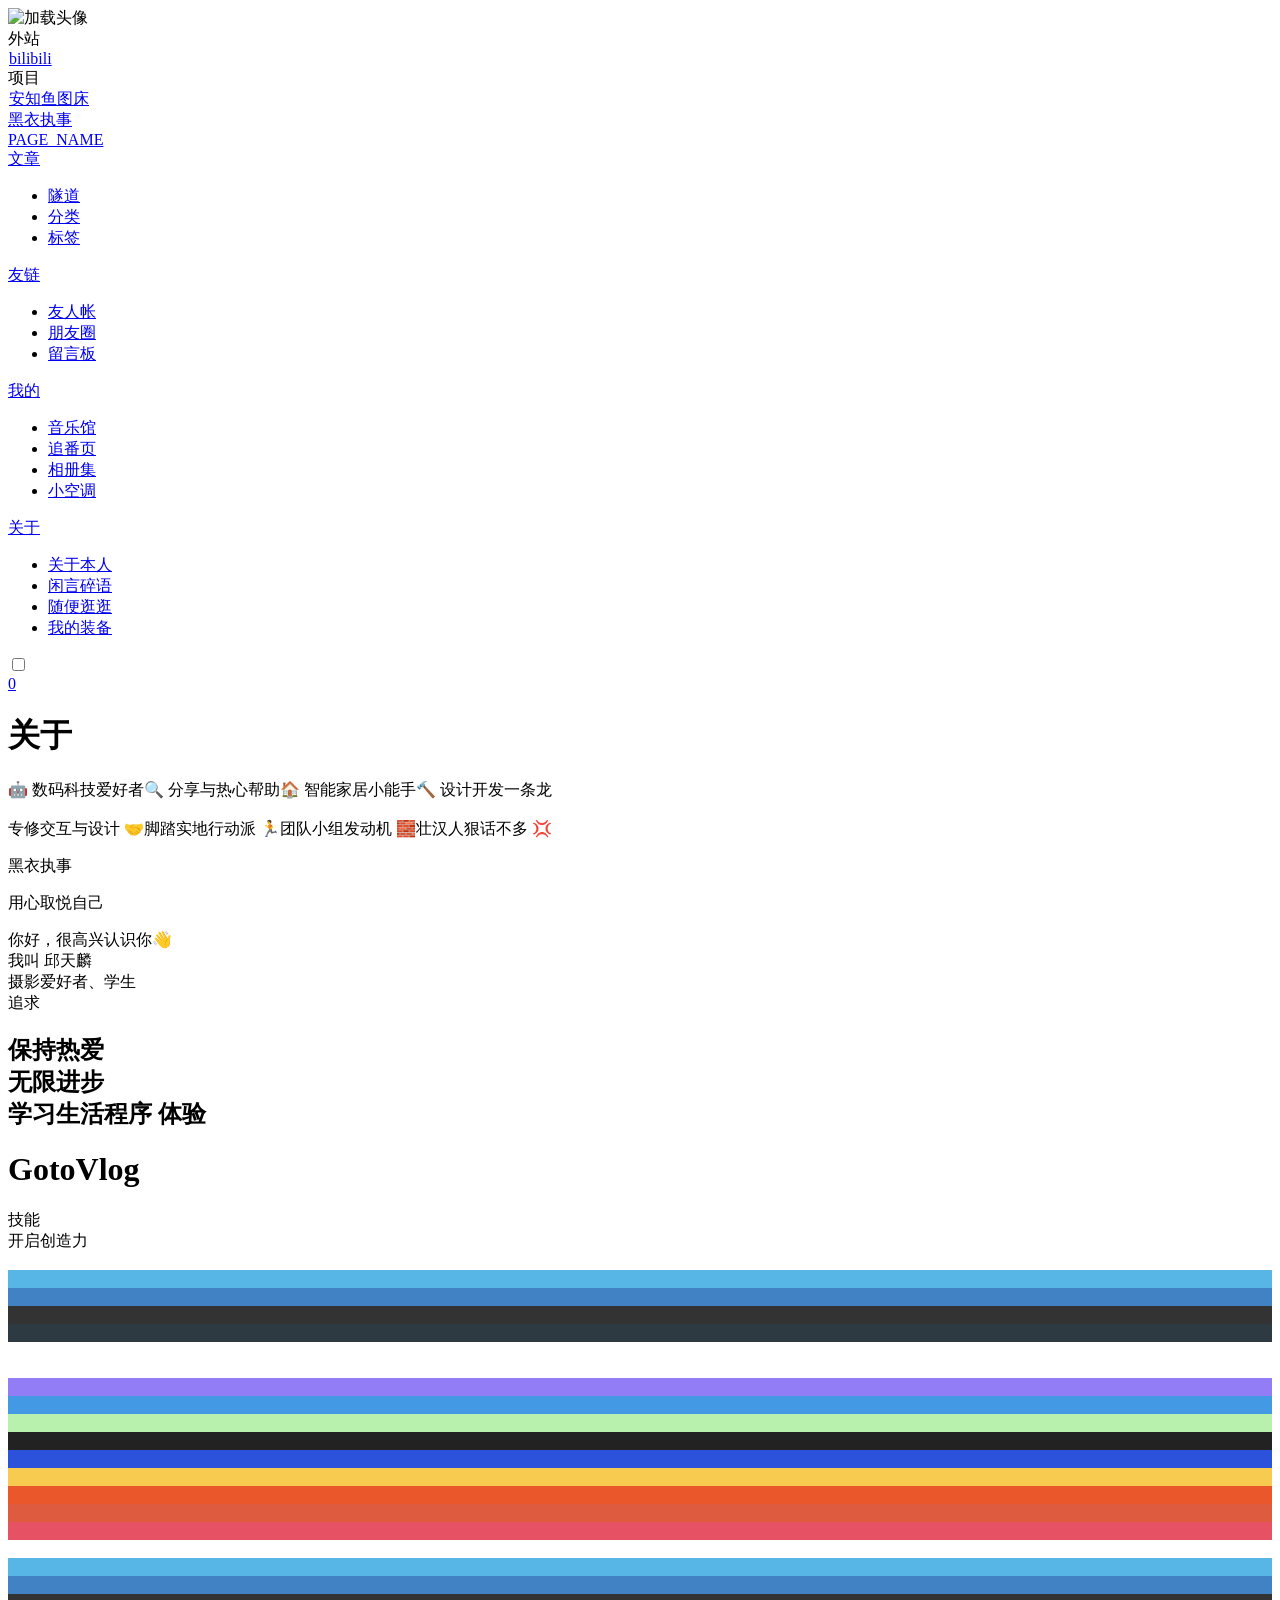
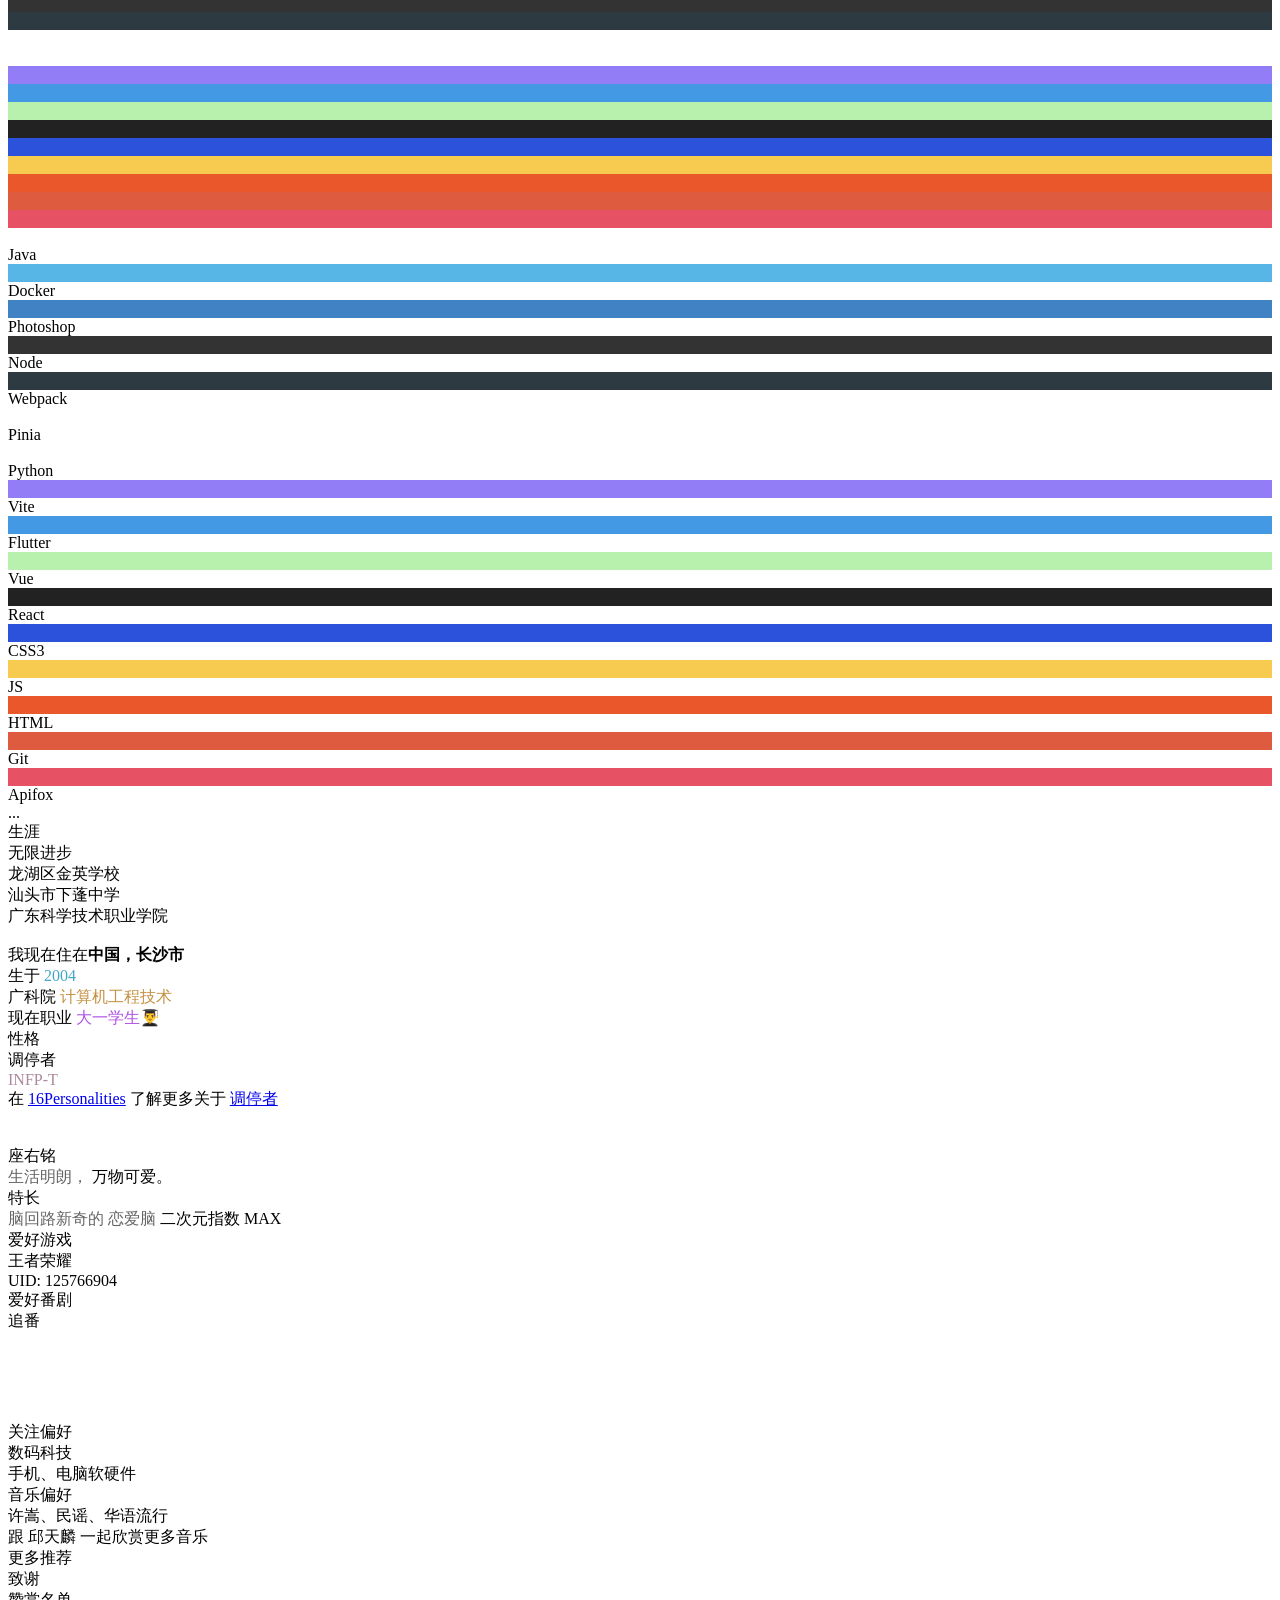
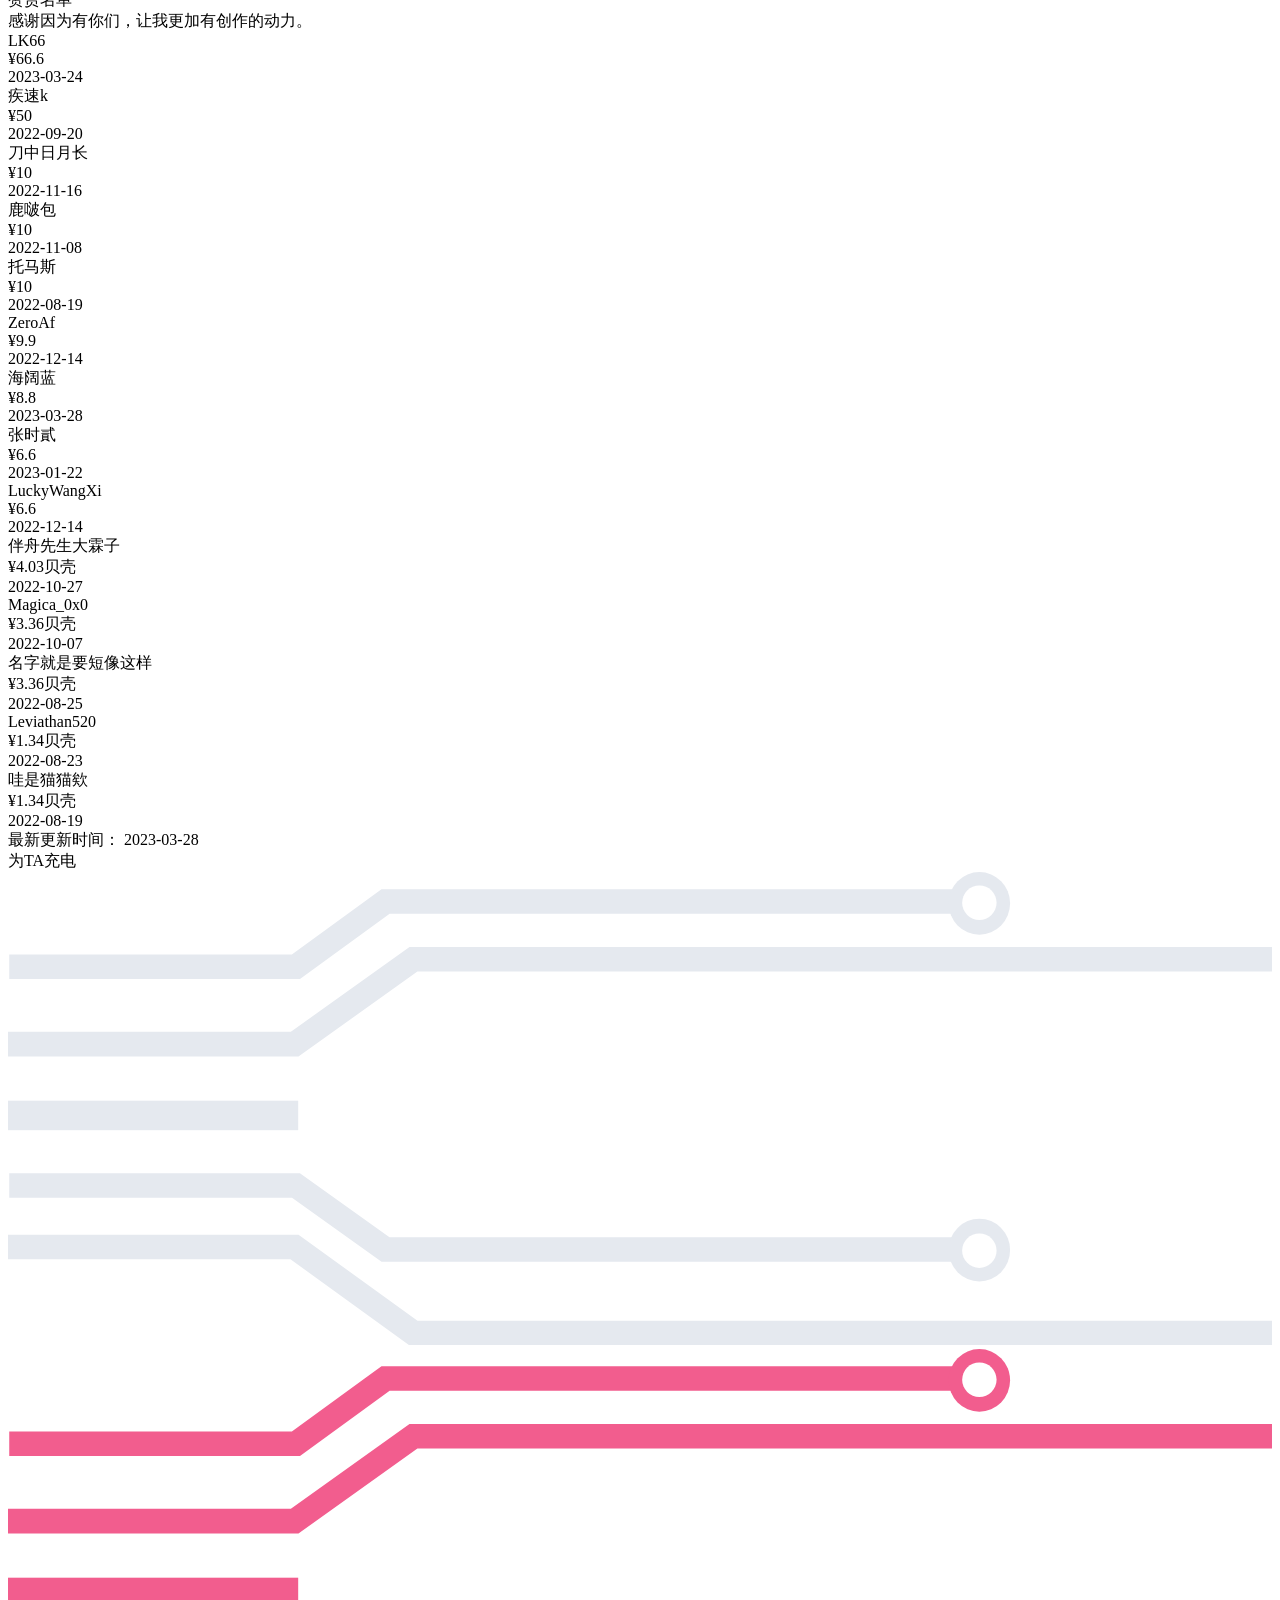
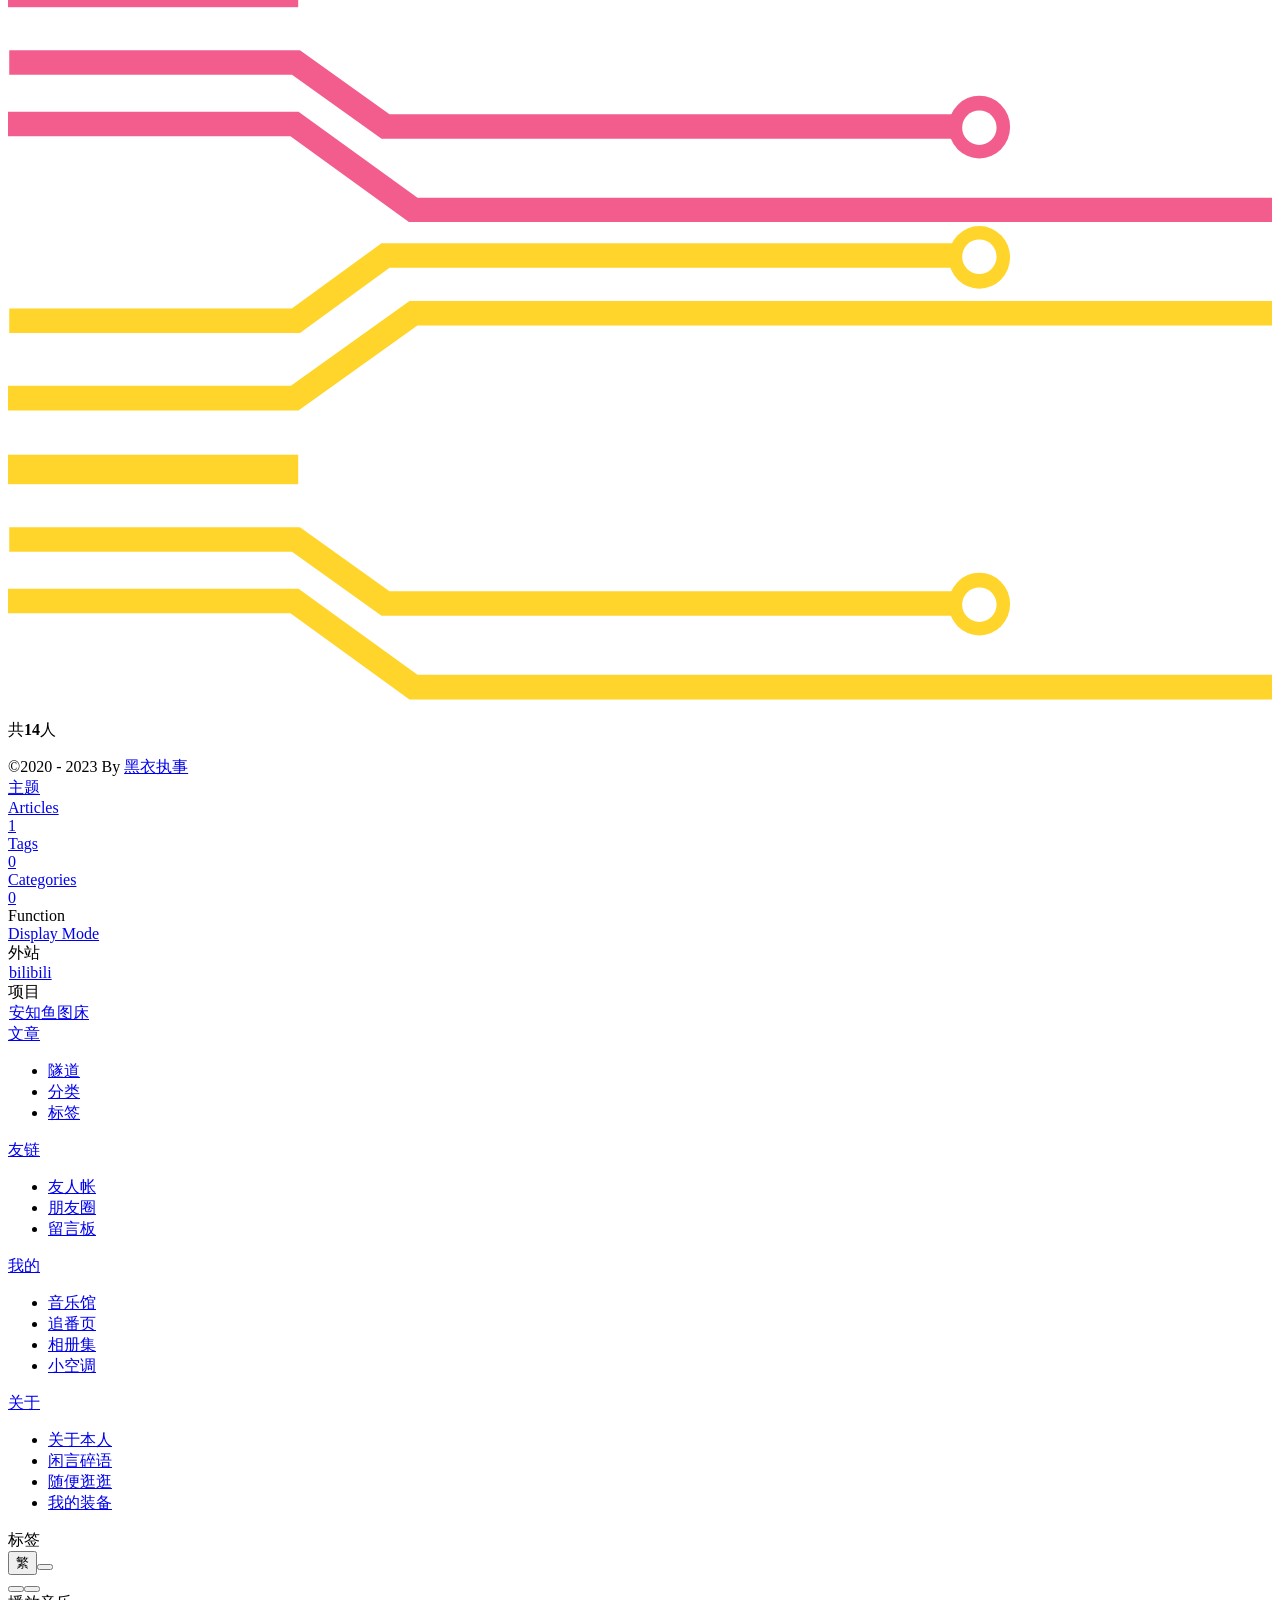
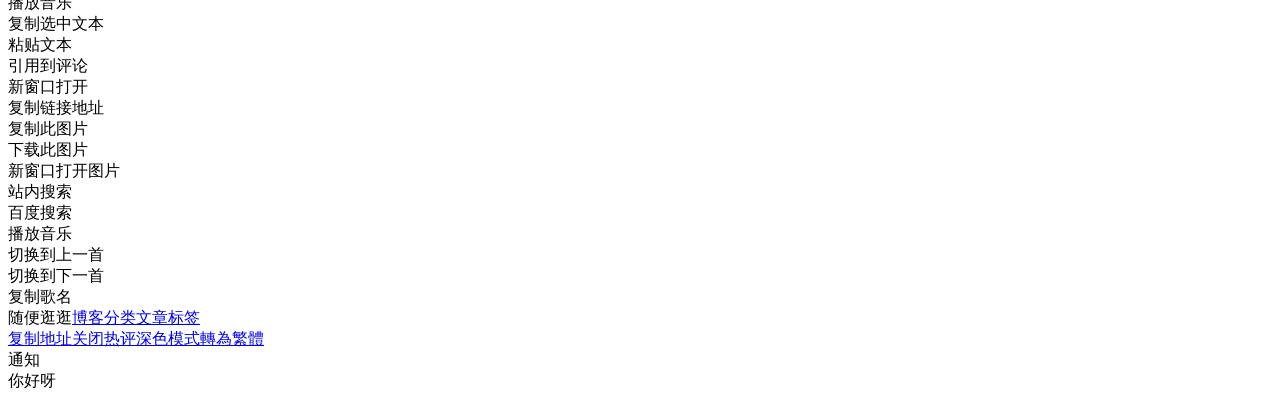
==== commit 00cabff5: "Site updated: 2023-10-15 00:41:50" ====
--- a/about/index.html
+++ b/about/index.html
@@ -1,4 +1,4 @@
-<!DOCTYPE html><html lang="en" data-theme="light"><head><meta charset="UTF-8"><meta http-equiv="X-UA-Compatible" content="IE=edge"><meta name="viewport" content="width=device-width, initial-scale=1.0, user-scalable=no"><title>关于 | 黑衣执事</title><meta name="author" content="黑衣执事"><meta name="copyright" content="黑衣执事"><meta name="format-detection" content="telephone=no"><meta name="theme-color" content="#f7f9fe"><meta name="mobile-web-app-capable" content="yes"><meta name="apple-touch-fullscreen" content="yes"><meta name="apple-mobile-web-app-title" content="关于"><meta name="application-name" content="关于"><meta name="apple-mobile-web-app-capable" content="yes"><meta name="apple-mobile-web-app-status-bar-style" content="#f7f9fe"><meta property="og:type" content="website"><meta property="og:title" content="关于"><meta property="og:url" content="https://github.com/hackdeacon/hackdeacon.github.io.git/about/index.html"><meta property="og:site_name" content="黑衣执事"><meta property="og:description" content="关于"><meta property="og:locale" content="en"><meta property="og:image" content="https://bu.dusays.com/2023/10/11/6526599359456.jpg"><meta property="article:author" content="黑衣执事"><meta property="article:tag"><meta name="twitter:card" content="summary"><meta name="twitter:image" content="https://bu.dusays.com/2023/10/11/6526599359456.jpg"><meta name="description" content="关于"><link rel="shortcut icon" href="/favicon.ico"><link rel="canonical" href="https://github.com/hackdeacon/hackdeacon.github.io.git/about/"><link rel="preconnect" href="//cdn.cbd.int"/><meta name="google-site-verification" content="xxx"/><meta name="baidu-site-verification" content="code-xxx"/><meta name="msvalidate.01" content="xxx"/><link rel="stylesheet" href="/css/index.css"><link rel="stylesheet" href="https://cdn.cbd.int/node-snackbar@0.1.16/dist/snackbar.min.css" media="print" onload="this.media='all'"><link rel="stylesheet" href="https://cdn.cbd.int/@fancyapps/ui@5.0.20/dist/fancybox/fancybox.css" media="print" onload="this.media='all'"><script>const GLOBAL_CONFIG = {
+<!DOCTYPE html><html lang="en" data-theme="light"><head><meta charset="UTF-8"><meta http-equiv="X-UA-Compatible" content="IE=edge"><meta name="viewport" content="width=device-width, initial-scale=1.0, user-scalable=no"><title>关于 | 黑衣执事</title><meta name="author" content="黑衣执事"><meta name="copyright" content="黑衣执事"><meta name="format-detection" content="telephone=no"><meta name="theme-color" content="#f7f9fe"><meta name="mobile-web-app-capable" content="yes"><meta name="apple-touch-fullscreen" content="yes"><meta name="apple-mobile-web-app-title" content="关于"><meta name="application-name" content="关于"><meta name="apple-mobile-web-app-capable" content="yes"><meta name="apple-mobile-web-app-status-bar-style" content="#f7f9fe"><meta property="og:type" content="website"><meta property="og:title" content="关于"><meta property="og:url" content="https://github.com/hackdeacon/hackdeacon.github.io.git/about/index.html"><meta property="og:site_name" content="黑衣执事"><meta property="og:description" content="关于"><meta property="og:locale" content="en"><meta property="og:image" content="https://bu.dusays.com/2023/10/11/6526599359456.jpg"><meta property="article:author" content="黑衣执事"><meta property="article:tag"><meta name="twitter:card" content="summary"><meta name="twitter:image" content="https://bu.dusays.com/2023/10/11/6526599359456.jpg"><meta name="description" content="关于"><link rel="shortcut icon" href="/hackdeacon/hackdeacon.github.io.git/favicon.ico"><link rel="canonical" href="https://github.com/hackdeacon/hackdeacon.github.io.git/about/"><link rel="preconnect" href="//cdn.cbd.int"/><meta name="google-site-verification" content="xxx"/><meta name="baidu-site-verification" content="code-xxx"/><meta name="msvalidate.01" content="xxx"/><link rel="stylesheet" href="/hackdeacon/hackdeacon.github.io.git/css/index.css"><link rel="stylesheet" href="https://cdn.cbd.int/node-snackbar@0.1.16/dist/snackbar.min.css" media="print" onload="this.media='all'"><link rel="stylesheet" href="https://cdn.cbd.int/@fancyapps/ui@5.0.20/dist/fancybox/fancybox.css" media="print" onload="this.media='all'"><script>const GLOBAL_CONFIG = {
   linkPageTop: undefined,
   peoplecanvas: undefined,
   postHeadAiDescription: {"enable":true,"gptName":"AnZhiYu","mode":"local","switchBtn":false,"btnLink":"https://afdian.net/item/886a79d4db6711eda42a52540025c377","randomNum":3,"basicWordCount":1000,"key":"xxxx","Referer":"https://xx.xx/"},
@@ -7,7 +7,7 @@
   greetingBox: {"enable":true,"default":"晚上好👋","list":[{"greeting":"晚安😴","startTime":0,"endTime":5},{"greeting":"早上好鸭👋, 祝你一天好心情！","startTime":6,"endTime":9},{"greeting":"上午好👋, 状态很好，鼓励一下～","startTime":10,"endTime":10},{"greeting":"11点多啦, 在坚持一下就吃饭啦～","startTime":11,"endTime":11},{"greeting":"午安👋, 宝贝","startTime":12,"endTime":14},{"greeting":"🌈充实的一天辛苦啦！","startTime":14,"endTime":18},{"greeting":"19点喽, 奖励一顿丰盛的大餐吧🍔。","startTime":19,"endTime":19},{"greeting":"晚上好👋, 在属于自己的时间好好放松😌~","startTime":20,"endTime":24}]},
   twikooEnvId: '',
   commentBarrageConfig:undefined,
-  root: '/',
+  root: '/hackdeacon/hackdeacon.github.io.git/',
   preloader: {"source":3},
   friends_vue_info: undefined,
   navMusic: true,
@@ -202,7 +202,7 @@
 if (true) {
   document.addEventListener('pjax:send', () => { preloader.initLoading() })
   document.addEventListener('pjax:complete', () => { preloader.endLoading() })
-}</script><link rel="stylesheet" href="https://cdn.cbd.int/anzhiyu-theme-static@1.1.10/progress_bar/progress_bar.css"/><script async="async" src="https://cdn.cbd.int/pace-js@1.2.4/pace.min.js" data-pace-options="{ &quot;restartOnRequestAfter&quot;:false,&quot;eventLag&quot;:false}"></script><div class="page" id="body-wrap"><header class="not-top-img" id="page-header"><nav id="nav"><div id="nav-group"><span id="blog_name"><div class="back-home-button"><i class="anzhiyufont anzhiyu-icon-grip-vertical"></i><div class="back-menu-list-groups"><div class="back-menu-list-group"><div class="back-menu-list-title">外站</div><div class="back-menu-list"><a class="back-menu-item" target="_blank" rel="noopener" href="https://blog.anheyu.com/" title="bilibili"><img class="back-menu-item-icon" src= "[data-uri]" onerror="this.onerror=null,this.src=&quot;/img/404.jpg&quot;" data-lazy-src="/img/favicon.ico" alt="bilibili"/><span class="back-menu-item-text">bilibili</span></a></div></div><div class="back-menu-list-group"><div class="back-menu-list-title">项目</div><div class="back-menu-list"><a class="back-menu-item" target="_blank" rel="noopener" href="https://image.anheyu.com/" title="安知鱼图床"><img class="back-menu-item-icon" src= "[data-uri]" onerror="this.onerror=null,this.src=&quot;/img/404.jpg&quot;" data-lazy-src="https://image.anheyu.com/favicon.ico" alt="安知鱼图床"/><span class="back-menu-item-text">安知鱼图床</span></a></div></div></div></div><a id="site-name" href="/" accesskey="h"><div class="title">黑衣执事</div><i class="anzhiyufont anzhiyu-icon-house-chimney"></i></a></span><div class="mask-name-container"><div id="name-container"><a id="page-name" href="javascript:anzhiyu.scrollToDest(0, 500)">PAGE_NAME</a></div></div><div id="menus"><div class="menus_items"><div class="menus_item"><a class="site-page" href="javascript:void(0);"><span> 文章</span></a><ul class="menus_item_child"><li><a class="site-page child faa-parent animated-hover" href="/archives/"><i class="anzhiyufont anzhiyu-icon-box-archive faa-tada" style="font-size: 0.9em;"></i><span> 隧道</span></a></li><li><a class="site-page child faa-parent animated-hover" href="/categories/"><i class="anzhiyufont anzhiyu-icon-shapes faa-tada" style="font-size: 0.9em;"></i><span> 分类</span></a></li><li><a class="site-page child faa-parent animated-hover" href="/tags/"><i class="anzhiyufont anzhiyu-icon-tags faa-tada" style="font-size: 0.9em;"></i><span> 标签</span></a></li></ul></div><div class="menus_item"><a class="site-page" href="javascript:void(0);"><span> 友链</span></a><ul class="menus_item_child"><li><a class="site-page child faa-parent animated-hover" href="/link/"><i class="anzhiyufont anzhiyu-icon-link faa-tada" style="font-size: 0.9em;"></i><span> 友人帐</span></a></li><li><a class="site-page child faa-parent animated-hover" href="/fcircle/"><i class="anzhiyufont anzhiyu-icon-artstation faa-tada" style="font-size: 0.9em;"></i><span> 朋友圈</span></a></li><li><a class="site-page child faa-parent animated-hover" href="/comments/"><i class="anzhiyufont anzhiyu-icon-envelope faa-tada" style="font-size: 0.9em;"></i><span> 留言板</span></a></li></ul></div><div class="menus_item"><a class="site-page" href="javascript:void(0);"><span> 我的</span></a><ul class="menus_item_child"><li><a class="site-page child faa-parent animated-hover" href="/music/"><i class="anzhiyufont anzhiyu-icon-music faa-tada" style="font-size: 0.9em;"></i><span> 音乐馆</span></a></li><li><a class="site-page child faa-parent animated-hover" href="/bangumis/"><i class="anzhiyufont anzhiyu-icon-bilibili faa-tada" style="font-size: 0.9em;"></i><span> 追番页</span></a></li><li><a class="site-page child faa-parent animated-hover" href="/album/"><i class="anzhiyufont anzhiyu-icon-images faa-tada" style="font-size: 0.9em;"></i><span> 相册集</span></a></li><li><a class="site-page child faa-parent animated-hover" href="/air-conditioner/"><i class="anzhiyufont anzhiyu-icon-fan faa-tada" style="font-size: 0.9em;"></i><span> 小空调</span></a></li></ul></div><div class="menus_item"><a class="site-page" href="javascript:void(0);"><span> 关于</span></a><ul class="menus_item_child"><li><a class="site-page child faa-parent animated-hover" href="/about/"><i class="anzhiyufont anzhiyu-icon-paper-plane faa-tada" style="font-size: 0.9em;"></i><span> 关于本人</span></a></li><li><a class="site-page child faa-parent animated-hover" href="/essay/"><i class="anzhiyufont anzhiyu-icon-lightbulb faa-tada" style="font-size: 0.9em;"></i><span> 闲言碎语</span></a></li><li><a class="site-page child faa-parent animated-hover" href="javascript:toRandomPost()"><i class="anzhiyufont anzhiyu-icon-shoe-prints1 faa-tada" style="font-size: 0.9em;"></i><span> 随便逛逛</span></a></li><li><a class="site-page child faa-parent animated-hover" href="/equipment/"><i class="anzhiyufont anzhiyu-icon-dice-d20 faa-tada" style="font-size: 0.9em;"></i><span> 我的装备</span></a></li></ul></div></div></div><div id="nav-right"><div class="nav-button" id="randomPost_button"><a class="site-page" onclick="toRandomPost()" title="随机前往一个文章" href="javascript:void(0);"><i class="anzhiyufont anzhiyu-icon-dice"></i></a></div><input id="center-console" type="checkbox"/><div class="nav-button" id="nav-totop"><a class="totopbtn" href="javascript:void(0);"><i class="anzhiyufont anzhiyu-icon-arrow-up"></i><span id="percent" onclick="anzhiyu.scrollToDest(0,500)">0</span></a></div><div id="toggle-menu"><a class="site-page" href="javascript:void(0);" title="切换"><i class="anzhiyufont anzhiyu-icon-bars"></i></a></div></div></div></nav></header><main id="blog-container"><div class="layout hide-aside" id="content-inner"><div id="page"><h1 class="page-title">关于</h1><div id="about-page"><div class="author-box"><div class="author-tag-left"><span class="author-tag">🤖️ 数码科技爱好者</span><span class="author-tag">🔍 分享与热心帮助</span><span class="author-tag">🏠 智能家居小能手</span><span class="author-tag">🔨 设计开发一条龙</span></div><div class="author-img"><img class="no-lightbox" src= "[data-uri]" onerror="this.onerror=null,this.src=&quot;/img/404.jpg&quot;" data-lazy-src="https://bu.dusays.com/2023/10/11/6526599359456.jpg" onerror="this.onerror=null;this.src='/img/friend_404.gif'" alt="avatar"></div><div class="author-tag-right"><span class="author-tag">专修交互与设计 🤝</span><span class="author-tag">脚踏实地行动派 🏃</span><span class="author-tag">团队小组发动机 🧱</span><span class="author-tag">壮汉人狠话不多 💢</span></div></div><p class="p center logo large">黑衣执事</p><p class="p center small">用心取悦自己</p><div class="author-content"><div class="author-content-item myInfoAndSayHello"><div class="title1">你好，很高兴认识你👋</div><div class="title2">我叫 <span class="inline-word">邱天麟</span></div><div class="title1">摄影爱好者、学生</div></div><div class="aboutsiteTips author-content-item"><div class="author-content-item-tips">追求</div><h2>保持热爱<br>无限进步<div class="mask"><span class="first-tips">学习</span><span>生活</span><span data-up>程序</span> <span data-show>体验</span></div></h2></div></div><div class="hello-about"><div class="cursor" style="translate:none;rotate:none;scale:none;transform:translate(721px,180px)"></div><div class="shapes"><div class="shape shape-1" style="translate:none;rotate:none;scale:none;transform:translate(721px,180px)"></div><div class="shape shape-2" style="translate:none;rotate:none;scale:none;transform:translate(721px,180px)"></div><div class="shape shape-3" style="translate:none;rotate:none;scale:none;transform:translate(721px,180px)"></div></div><div class="content"><h1>GotoVlog</h1></div></div><div class="author-content"><div class="author-content-item skills"><div class="card-content"><div class="author-content-item-tips">技能</div><span class="author-content-item-title">开启创造力</span><div class="skills-style-group"><div id="skills-tags-group-all"><div class="tags-group-wrapper"><div class="tags-group-icon-pair"><div class="tags-group-icon" style="background: #fff"><img class="no-lightbox" title="Java" src= "[data-uri]" onerror="this.onerror=null,this.src=&quot;/img/404.jpg&quot;" data-lazy-src="https://bu.dusays.com/2023/04/09/643293b1184e9.jpg" size="60px" alt="Java"></div><div class="tags-group-icon" style="background: #57b6e6"><img class="no-lightbox" title="Docker" src= "[data-uri]" onerror="this.onerror=null,this.src=&quot;/img/404.jpg&quot;" data-lazy-src="https://bu.dusays.com/2023/04/09/643293b0f0abe.png" size="60px" alt="Docker"></div></div><div class="tags-group-icon-pair"><div class="tags-group-icon" style="background: #4082c3"><img class="no-lightbox" title="Photoshop" src= "[data-uri]" onerror="this.onerror=null,this.src=&quot;/img/404.jpg&quot;" data-lazy-src="https://bu.dusays.com/2022/12/15/639aa3a5c240e.png" size="60px" alt="Photoshop"></div><div class="tags-group-icon" style="background: #333"><img class="no-lightbox" title="Node" src= "[data-uri]" onerror="this.onerror=null,this.src=&quot;/img/404.jpg&quot;" data-lazy-src="https://npm.elemecdn.com/anzhiyu-blog@2.1.1/img/svg/node-logo.svg" size="60px" alt="Node"></div></div><div class="tags-group-icon-pair"><div class="tags-group-icon" style="background: #2e3a41"><img class="no-lightbox" title="Webpack" src= "[data-uri]" onerror="this.onerror=null,this.src=&quot;/img/404.jpg&quot;" data-lazy-src="https://bu.dusays.com/2023/04/09/643293b68026c.png" size="60px" alt="Webpack"></div><div class="tags-group-icon" style="background: #fff"><img class="no-lightbox" title="Pinia" src= "[data-uri]" onerror="this.onerror=null,this.src=&quot;/img/404.jpg&quot;" data-lazy-src="https://npm.elemecdn.com/anzhiyu-blog@2.0.8/img/svg/pinia-logo.svg" size="60px" alt="Pinia"></div></div><div class="tags-group-icon-pair"><div class="tags-group-icon" style="background: #fff"><img class="no-lightbox" title="Python" src= "[data-uri]" onerror="this.onerror=null,this.src=&quot;/img/404.jpg&quot;" data-lazy-src="https://bu.dusays.com/2023/04/09/643293b1230f7.png" size="60px" alt="Python"></div><div class="tags-group-icon" style="background: #937df7"><img class="no-lightbox" title="Vite" src= "[data-uri]" onerror="this.onerror=null,this.src=&quot;/img/404.jpg&quot;" data-lazy-src="https://npm.elemecdn.com/anzhiyu-blog@2.0.8/img/svg/vite-logo.svg" size="60px" alt="Vite"></div></div><div class="tags-group-icon-pair"><div class="tags-group-icon" style="background: #4499e4"><img class="no-lightbox" title="Flutter" src= "[data-uri]" onerror="this.onerror=null,this.src=&quot;/img/404.jpg&quot;" data-lazy-src="https://bu.dusays.com/2023/04/09/643293b1055c2.png" size="60px" alt="Flutter"></div><div class="tags-group-icon" style="background: #b8f0ae"><img class="no-lightbox" title="Vue" src= "[data-uri]" onerror="this.onerror=null,this.src=&quot;/img/404.jpg&quot;" data-lazy-src="https://bu.dusays.com/2023/04/09/643293b6788bd.png" size="60px" alt="Vue"></div></div><div class="tags-group-icon-pair"><div class="tags-group-icon" style="background: #222"><img class="no-lightbox" title="React" src= "[data-uri]" onerror="this.onerror=null,this.src=&quot;/img/404.jpg&quot;" data-lazy-src="[data-uri]" size="60px" alt="React"></div><div class="tags-group-icon" style="background: #2c51db"><img class="no-lightbox" title="CSS3" src= "[data-uri]" onerror="this.onerror=null,this.src=&quot;/img/404.jpg&quot;" data-lazy-src="https://bu.dusays.com/2022/12/15/639aa3a5c251e.png" size="60px" alt="CSS3"></div></div><div class="tags-group-icon-pair"><div class="tags-group-icon" style="background: #f7cb4f"><img class="no-lightbox" title="JS" src= "[data-uri]" onerror="this.onerror=null,this.src=&quot;/img/404.jpg&quot;" data-lazy-src="https://bu.dusays.com/2023/04/09/643293b121f02.png" size="60px" alt="JS"></div><div class="tags-group-icon" style="background: #e9572b"><img class="no-lightbox" title="HTML" src= "[data-uri]" onerror="this.onerror=null,this.src=&quot;/img/404.jpg&quot;" data-lazy-src="https://bu.dusays.com/2022/12/15/639aa3a5c241c.png" size="60px" alt="HTML"></div></div><div class="tags-group-icon-pair"><div class="tags-group-icon" style="background: #df5b40"><img class="no-lightbox" title="Git" src= "[data-uri]" onerror="this.onerror=null,this.src=&quot;/img/404.jpg&quot;" data-lazy-src="https://bu.dusays.com/2023/04/09/643293b10ccdd.webp" size="60px" alt="Git"></div><div class="tags-group-icon" style="background: #e65164"><img class="no-lightbox" title="Apifox" src= "[data-uri]" onerror="this.onerror=null,this.src=&quot;/img/404.jpg&quot;" data-lazy-src="https://bu.dusays.com/2022/11/19/6378d6458c6b6.png" size="60px" alt="Apifox"></div></div><div class="tags-group-icon-pair"><div class="tags-group-icon" style="background: #fff"><img class="no-lightbox" title="Java" src= "[data-uri]" onerror="this.onerror=null,this.src=&quot;/img/404.jpg&quot;" data-lazy-src="https://bu.dusays.com/2023/04/09/643293b1184e9.jpg" size="60px" alt="Java"></div><div class="tags-group-icon" style="background: #57b6e6"><img class="no-lightbox" title="Docker" src= "[data-uri]" onerror="this.onerror=null,this.src=&quot;/img/404.jpg&quot;" data-lazy-src="https://bu.dusays.com/2023/04/09/643293b0f0abe.png" size="60px" alt="Docker"></div></div><div class="tags-group-icon-pair"><div class="tags-group-icon" style="background: #4082c3"><img class="no-lightbox" title="Photoshop" src= "[data-uri]" onerror="this.onerror=null,this.src=&quot;/img/404.jpg&quot;" data-lazy-src="https://bu.dusays.com/2022/12/15/639aa3a5c240e.png" size="60px" alt="Photoshop"></div><div class="tags-group-icon" style="background: #333"><img class="no-lightbox" title="Node" src= "[data-uri]" onerror="this.onerror=null,this.src=&quot;/img/404.jpg&quot;" data-lazy-src="https://npm.elemecdn.com/anzhiyu-blog@2.1.1/img/svg/node-logo.svg" size="60px" alt="Node"></div></div><div class="tags-group-icon-pair"><div class="tags-group-icon" style="background: #2e3a41"><img class="no-lightbox" title="Webpack" src= "[data-uri]" onerror="this.onerror=null,this.src=&quot;/img/404.jpg&quot;" data-lazy-src="https://bu.dusays.com/2023/04/09/643293b68026c.png" size="60px" alt="Webpack"></div><div class="tags-group-icon" style="background: #fff"><img class="no-lightbox" title="Pinia" src= "[data-uri]" onerror="this.onerror=null,this.src=&quot;/img/404.jpg&quot;" data-lazy-src="https://npm.elemecdn.com/anzhiyu-blog@2.0.8/img/svg/pinia-logo.svg" size="60px" alt="Pinia"></div></div><div class="tags-group-icon-pair"><div class="tags-group-icon" style="background: #fff"><img class="no-lightbox" title="Python" src= "[data-uri]" onerror="this.onerror=null,this.src=&quot;/img/404.jpg&quot;" data-lazy-src="https://bu.dusays.com/2023/04/09/643293b1230f7.png" size="60px" alt="Python"></div><div class="tags-group-icon" style="background: #937df7"><img class="no-lightbox" title="Vite" src= "[data-uri]" onerror="this.onerror=null,this.src=&quot;/img/404.jpg&quot;" data-lazy-src="https://npm.elemecdn.com/anzhiyu-blog@2.0.8/img/svg/vite-logo.svg" size="60px" alt="Vite"></div></div><div class="tags-group-icon-pair"><div class="tags-group-icon" style="background: #4499e4"><img class="no-lightbox" title="Flutter" src= "[data-uri]" onerror="this.onerror=null,this.src=&quot;/img/404.jpg&quot;" data-lazy-src="https://bu.dusays.com/2023/04/09/643293b1055c2.png" size="60px" alt="Flutter"></div><div class="tags-group-icon" style="background: #b8f0ae"><img class="no-lightbox" title="Vue" src= "[data-uri]" onerror="this.onerror=null,this.src=&quot;/img/404.jpg&quot;" data-lazy-src="https://bu.dusays.com/2023/04/09/643293b6788bd.png" size="60px" alt="Vue"></div></div><div class="tags-group-icon-pair"><div class="tags-group-icon" style="background: #222"><img class="no-lightbox" title="React" src= "[data-uri]" onerror="this.onerror=null,this.src=&quot;/img/404.jpg&quot;" data-lazy-src="[data-uri]" size="60px" alt="React"></div><div class="tags-group-icon" style="background: #2c51db"><img class="no-lightbox" title="CSS3" src= "[data-uri]" onerror="this.onerror=null,this.src=&quot;/img/404.jpg&quot;" data-lazy-src="https://bu.dusays.com/2022/12/15/639aa3a5c251e.png" size="60px" alt="CSS3"></div></div><div class="tags-group-icon-pair"><div class="tags-group-icon" style="background: #f7cb4f"><img class="no-lightbox" title="JS" src= "[data-uri]" onerror="this.onerror=null,this.src=&quot;/img/404.jpg&quot;" data-lazy-src="https://bu.dusays.com/2023/04/09/643293b121f02.png" size="60px" alt="JS"></div><div class="tags-group-icon" style="background: #e9572b"><img class="no-lightbox" title="HTML" src= "[data-uri]" onerror="this.onerror=null,this.src=&quot;/img/404.jpg&quot;" data-lazy-src="https://bu.dusays.com/2022/12/15/639aa3a5c241c.png" size="60px" alt="HTML"></div></div><div class="tags-group-icon-pair"><div class="tags-group-icon" style="background: #df5b40"><img class="no-lightbox" title="Git" src= "[data-uri]" onerror="this.onerror=null,this.src=&quot;/img/404.jpg&quot;" data-lazy-src="https://bu.dusays.com/2023/04/09/643293b10ccdd.webp" size="60px" alt="Git"></div><div class="tags-group-icon" style="background: #e65164"><img class="no-lightbox" title="Apifox" src= "[data-uri]" onerror="this.onerror=null,this.src=&quot;/img/404.jpg&quot;" data-lazy-src="https://bu.dusays.com/2022/11/19/6378d6458c6b6.png" size="60px" alt="Apifox"></div></div></div></div><div class="skills-list"><div class="skill-info"><div class="skill-icon" style="background: #fff"><img class="no-lightbox" title="Java" src= "[data-uri]" onerror="this.onerror=null,this.src=&quot;/img/404.jpg&quot;" data-lazy-src="https://bu.dusays.com/2023/04/09/643293b1184e9.jpg" alt="Java"></div><div class="skill-name"><span>Java</span></div></div><div class="skill-info"><div class="skill-icon" style="background: #57b6e6"><img class="no-lightbox" title="Docker" src= "[data-uri]" onerror="this.onerror=null,this.src=&quot;/img/404.jpg&quot;" data-lazy-src="https://bu.dusays.com/2023/04/09/643293b0f0abe.png" alt="Docker"></div><div class="skill-name"><span>Docker</span></div></div><div class="skill-info"><div class="skill-icon" style="background: #4082c3"><img class="no-lightbox" title="Photoshop" src= "[data-uri]" onerror="this.onerror=null,this.src=&quot;/img/404.jpg&quot;" data-lazy-src="https://bu.dusays.com/2022/12/15/639aa3a5c240e.png" alt="Photoshop"></div><div class="skill-name"><span>Photoshop</span></div></div><div class="skill-info"><div class="skill-icon" style="background: #333"><img class="no-lightbox" title="Node" src= "[data-uri]" onerror="this.onerror=null,this.src=&quot;/img/404.jpg&quot;" data-lazy-src="https://npm.elemecdn.com/anzhiyu-blog@2.1.1/img/svg/node-logo.svg" alt="Node"></div><div class="skill-name"><span>Node</span></div></div><div class="skill-info"><div class="skill-icon" style="background: #2e3a41"><img class="no-lightbox" title="Webpack" src= "[data-uri]" onerror="this.onerror=null,this.src=&quot;/img/404.jpg&quot;" data-lazy-src="https://bu.dusays.com/2023/04/09/643293b68026c.png" alt="Webpack"></div><div class="skill-name"><span>Webpack</span></div></div><div class="skill-info"><div class="skill-icon" style="background: #fff"><img class="no-lightbox" title="Pinia" src= "[data-uri]" onerror="this.onerror=null,this.src=&quot;/img/404.jpg&quot;" data-lazy-src="https://npm.elemecdn.com/anzhiyu-blog@2.0.8/img/svg/pinia-logo.svg" alt="Pinia"></div><div class="skill-name"><span>Pinia</span></div></div><div class="skill-info"><div class="skill-icon" style="background: #fff"><img class="no-lightbox" title="Python" src= "[data-uri]" onerror="this.onerror=null,this.src=&quot;/img/404.jpg&quot;" data-lazy-src="https://bu.dusays.com/2023/04/09/643293b1230f7.png" alt="Python"></div><div class="skill-name"><span>Python</span></div></div><div class="skill-info"><div class="skill-icon" style="background: #937df7"><img class="no-lightbox" title="Vite" src= "[data-uri]" onerror="this.onerror=null,this.src=&quot;/img/404.jpg&quot;" data-lazy-src="https://npm.elemecdn.com/anzhiyu-blog@2.0.8/img/svg/vite-logo.svg" alt="Vite"></div><div class="skill-name"><span>Vite</span></div></div><div class="skill-info"><div class="skill-icon" style="background: #4499e4"><img class="no-lightbox" title="Flutter" src= "[data-uri]" onerror="this.onerror=null,this.src=&quot;/img/404.jpg&quot;" data-lazy-src="https://bu.dusays.com/2023/04/09/643293b1055c2.png" alt="Flutter"></div><div class="skill-name"><span>Flutter</span></div></div><div class="skill-info"><div class="skill-icon" style="background: #b8f0ae"><img class="no-lightbox" title="Vue" src= "[data-uri]" onerror="this.onerror=null,this.src=&quot;/img/404.jpg&quot;" data-lazy-src="https://bu.dusays.com/2023/04/09/643293b6788bd.png" alt="Vue"></div><div class="skill-name"><span>Vue</span></div></div><div class="skill-info"><div class="skill-icon" style="background: #222"><img class="no-lightbox" title="React" src= "[data-uri]" onerror="this.onerror=null,this.src=&quot;/img/404.jpg&quot;" data-lazy-src="[data-uri]" alt="React"></div><div class="skill-name"><span>React</span></div></div><div class="skill-info"><div class="skill-icon" style="background: #2c51db"><img class="no-lightbox" title="CSS3" src= "[data-uri]" onerror="this.onerror=null,this.src=&quot;/img/404.jpg&quot;" data-lazy-src="https://bu.dusays.com/2022/12/15/639aa3a5c251e.png" alt="CSS3"></div><div class="skill-name"><span>CSS3</span></div></div><div class="skill-info"><div class="skill-icon" style="background: #f7cb4f"><img class="no-lightbox" title="JS" src= "[data-uri]" onerror="this.onerror=null,this.src=&quot;/img/404.jpg&quot;" data-lazy-src="https://bu.dusays.com/2023/04/09/643293b121f02.png" alt="JS"></div><div class="skill-name"><span>JS</span></div></div><div class="skill-info"><div class="skill-icon" style="background: #e9572b"><img class="no-lightbox" title="HTML" src= "[data-uri]" onerror="this.onerror=null,this.src=&quot;/img/404.jpg&quot;" data-lazy-src="https://bu.dusays.com/2022/12/15/639aa3a5c241c.png" alt="HTML"></div><div class="skill-name"><span>HTML</span></div></div><div class="skill-info"><div class="skill-icon" style="background: #df5b40"><img class="no-lightbox" title="Git" src= "[data-uri]" onerror="this.onerror=null,this.src=&quot;/img/404.jpg&quot;" data-lazy-src="https://bu.dusays.com/2023/04/09/643293b10ccdd.webp" alt="Git"></div><div class="skill-name"><span>Git</span></div></div><div class="skill-info"><div class="skill-icon" style="background: #e65164"><img class="no-lightbox" title="Apifox" src= "[data-uri]" onerror="this.onerror=null,this.src=&quot;/img/404.jpg&quot;" data-lazy-src="https://bu.dusays.com/2022/11/19/6378d6458c6b6.png" alt="Apifox"></div><div class="skill-name"><span>Apifox</span></div></div><div class="etc">...</div></div></div></div></div><div class="author-content-item careers"><div class="card-content"><div class="author-content-item-tips">生涯</div><span class="author-content-item-title">无限进步</span><div class="careers-group"><div class="career-item"><div class="circle" style="background:#357ef5"></div><div class="name">龙湖区金英学校</div></div><div class="career-item"><div class="circle" style="background:#357ef5"></div><div class="name">汕头市下蓬中学</div></div><div class="career-item"><div class="circle" style="background:#357ef5"></div><div class="name">广东科学技术职业学院</div></div></div><img class="author-content-img no-lightbox" alt="生涯" src= "[data-uri]" onerror="this.onerror=null,this.src=&quot;/img/404.jpg&quot;" data-lazy-src="https://bu.dusays.com/2023/04/21/644287166329b.png" onerror="this.onerror=null;this.src='/img/friend_404.gif'"></div></div></div><div class="author-content"><div class="author-content-item-group column mapAndInfo"><style>.author-content-item.map {
+}</script><link rel="stylesheet" href="https://cdn.cbd.int/anzhiyu-theme-static@1.1.10/progress_bar/progress_bar.css"/><script async="async" src="https://cdn.cbd.int/pace-js@1.2.4/pace.min.js" data-pace-options="{ &quot;restartOnRequestAfter&quot;:false,&quot;eventLag&quot;:false}"></script><div class="page" id="body-wrap"><header class="not-top-img" id="page-header"><nav id="nav"><div id="nav-group"><span id="blog_name"><div class="back-home-button"><i class="anzhiyufont anzhiyu-icon-grip-vertical"></i><div class="back-menu-list-groups"><div class="back-menu-list-group"><div class="back-menu-list-title">外站</div><div class="back-menu-list"><a class="back-menu-item" target="_blank" rel="noopener" href="https://blog.anheyu.com/" title="bilibili"><img class="back-menu-item-icon" src= "[data-uri]" onerror="this.onerror=null,this.src=&quot;/img/404.jpg&quot;" data-lazy-src="/img/favicon.ico" alt="bilibili"/><span class="back-menu-item-text">bilibili</span></a></div></div><div class="back-menu-list-group"><div class="back-menu-list-title">项目</div><div class="back-menu-list"><a class="back-menu-item" target="_blank" rel="noopener" href="https://image.anheyu.com/" title="安知鱼图床"><img class="back-menu-item-icon" src= "[data-uri]" onerror="this.onerror=null,this.src=&quot;/img/404.jpg&quot;" data-lazy-src="https://image.anheyu.com/favicon.ico" alt="安知鱼图床"/><span class="back-menu-item-text">安知鱼图床</span></a></div></div></div></div><a id="site-name" href="/hackdeacon/hackdeacon.github.io.git/" accesskey="h"><div class="title">黑衣执事</div><i class="anzhiyufont anzhiyu-icon-house-chimney"></i></a></span><div class="mask-name-container"><div id="name-container"><a id="page-name" href="javascript:anzhiyu.scrollToDest(0, 500)">PAGE_NAME</a></div></div><div id="menus"><div class="menus_items"><div class="menus_item"><a class="site-page" href="javascript:void(0);"><span> 文章</span></a><ul class="menus_item_child"><li><a class="site-page child faa-parent animated-hover" href="/hackdeacon/hackdeacon.github.io.git/archives/"><i class="anzhiyufont anzhiyu-icon-box-archive faa-tada" style="font-size: 0.9em;"></i><span> 隧道</span></a></li><li><a class="site-page child faa-parent animated-hover" href="/hackdeacon/hackdeacon.github.io.git/categories/"><i class="anzhiyufont anzhiyu-icon-shapes faa-tada" style="font-size: 0.9em;"></i><span> 分类</span></a></li><li><a class="site-page child faa-parent animated-hover" href="/hackdeacon/hackdeacon.github.io.git/tags/"><i class="anzhiyufont anzhiyu-icon-tags faa-tada" style="font-size: 0.9em;"></i><span> 标签</span></a></li></ul></div><div class="menus_item"><a class="site-page" href="javascript:void(0);"><span> 友链</span></a><ul class="menus_item_child"><li><a class="site-page child faa-parent animated-hover" href="/hackdeacon/hackdeacon.github.io.git/link/"><i class="anzhiyufont anzhiyu-icon-link faa-tada" style="font-size: 0.9em;"></i><span> 友人帐</span></a></li><li><a class="site-page child faa-parent animated-hover" href="/hackdeacon/hackdeacon.github.io.git/fcircle/"><i class="anzhiyufont anzhiyu-icon-artstation faa-tada" style="font-size: 0.9em;"></i><span> 朋友圈</span></a></li><li><a class="site-page child faa-parent animated-hover" href="/hackdeacon/hackdeacon.github.io.git/comments/"><i class="anzhiyufont anzhiyu-icon-envelope faa-tada" style="font-size: 0.9em;"></i><span> 留言板</span></a></li></ul></div><div class="menus_item"><a class="site-page" href="javascript:void(0);"><span> 我的</span></a><ul class="menus_item_child"><li><a class="site-page child faa-parent animated-hover" href="/hackdeacon/hackdeacon.github.io.git/music/"><i class="anzhiyufont anzhiyu-icon-music faa-tada" style="font-size: 0.9em;"></i><span> 音乐馆</span></a></li><li><a class="site-page child faa-parent animated-hover" href="/hackdeacon/hackdeacon.github.io.git/bangumis/"><i class="anzhiyufont anzhiyu-icon-bilibili faa-tada" style="font-size: 0.9em;"></i><span> 追番页</span></a></li><li><a class="site-page child faa-parent animated-hover" href="/hackdeacon/hackdeacon.github.io.git/album/"><i class="anzhiyufont anzhiyu-icon-images faa-tada" style="font-size: 0.9em;"></i><span> 相册集</span></a></li><li><a class="site-page child faa-parent animated-hover" href="/hackdeacon/hackdeacon.github.io.git/air-conditioner/"><i class="anzhiyufont anzhiyu-icon-fan faa-tada" style="font-size: 0.9em;"></i><span> 小空调</span></a></li></ul></div><div class="menus_item"><a class="site-page" href="javascript:void(0);"><span> 关于</span></a><ul class="menus_item_child"><li><a class="site-page child faa-parent animated-hover" href="/hackdeacon/hackdeacon.github.io.git/about/"><i class="anzhiyufont anzhiyu-icon-paper-plane faa-tada" style="font-size: 0.9em;"></i><span> 关于本人</span></a></li><li><a class="site-page child faa-parent animated-hover" href="/hackdeacon/hackdeacon.github.io.git/essay/"><i class="anzhiyufont anzhiyu-icon-lightbulb faa-tada" style="font-size: 0.9em;"></i><span> 闲言碎语</span></a></li><li><a class="site-page child faa-parent animated-hover" href="javascript:toRandomPost()"><i class="anzhiyufont anzhiyu-icon-shoe-prints1 faa-tada" style="font-size: 0.9em;"></i><span> 随便逛逛</span></a></li><li><a class="site-page child faa-parent animated-hover" href="/hackdeacon/hackdeacon.github.io.git/equipment/"><i class="anzhiyufont anzhiyu-icon-dice-d20 faa-tada" style="font-size: 0.9em;"></i><span> 我的装备</span></a></li></ul></div></div></div><div id="nav-right"><div class="nav-button" id="randomPost_button"><a class="site-page" onclick="toRandomPost()" title="随机前往一个文章" href="javascript:void(0);"><i class="anzhiyufont anzhiyu-icon-dice"></i></a></div><input id="center-console" type="checkbox"/><div class="nav-button" id="nav-totop"><a class="totopbtn" href="javascript:void(0);"><i class="anzhiyufont anzhiyu-icon-arrow-up"></i><span id="percent" onclick="anzhiyu.scrollToDest(0,500)">0</span></a></div><div id="toggle-menu"><a class="site-page" href="javascript:void(0);" title="切换"><i class="anzhiyufont anzhiyu-icon-bars"></i></a></div></div></div></nav></header><main id="blog-container"><div class="layout hide-aside" id="content-inner"><div id="page"><h1 class="page-title">关于</h1><div id="about-page"><div class="author-box"><div class="author-tag-left"><span class="author-tag">🤖️ 数码科技爱好者</span><span class="author-tag">🔍 分享与热心帮助</span><span class="author-tag">🏠 智能家居小能手</span><span class="author-tag">🔨 设计开发一条龙</span></div><div class="author-img"><img class="no-lightbox" src= "[data-uri]" onerror="this.onerror=null,this.src=&quot;/img/404.jpg&quot;" data-lazy-src="https://bu.dusays.com/2023/10/11/6526599359456.jpg" onerror="this.onerror=null;this.src='/hackdeacon/hackdeacon.github.io.git/img/friend_404.gif'" alt="avatar"></div><div class="author-tag-right"><span class="author-tag">专修交互与设计 🤝</span><span class="author-tag">脚踏实地行动派 🏃</span><span class="author-tag">团队小组发动机 🧱</span><span class="author-tag">壮汉人狠话不多 💢</span></div></div><p class="p center logo large">黑衣执事</p><p class="p center small">用心取悦自己</p><div class="author-content"><div class="author-content-item myInfoAndSayHello"><div class="title1">你好，很高兴认识你👋</div><div class="title2">我叫 <span class="inline-word">邱天麟</span></div><div class="title1">摄影爱好者、学生</div></div><div class="aboutsiteTips author-content-item"><div class="author-content-item-tips">追求</div><h2>保持热爱<br>无限进步<div class="mask"><span class="first-tips">学习</span><span>生活</span><span data-up>程序</span> <span data-show>体验</span></div></h2></div></div><div class="hello-about"><div class="cursor" style="translate:none;rotate:none;scale:none;transform:translate(721px,180px)"></div><div class="shapes"><div class="shape shape-1" style="translate:none;rotate:none;scale:none;transform:translate(721px,180px)"></div><div class="shape shape-2" style="translate:none;rotate:none;scale:none;transform:translate(721px,180px)"></div><div class="shape shape-3" style="translate:none;rotate:none;scale:none;transform:translate(721px,180px)"></div></div><div class="content"><h1>GotoVlog</h1></div></div><div class="author-content"><div class="author-content-item skills"><div class="card-content"><div class="author-content-item-tips">技能</div><span class="author-content-item-title">开启创造力</span><div class="skills-style-group"><div id="skills-tags-group-all"><div class="tags-group-wrapper"><div class="tags-group-icon-pair"><div class="tags-group-icon" style="background: #fff"><img class="no-lightbox" title="Java" src= "[data-uri]" onerror="this.onerror=null,this.src=&quot;/img/404.jpg&quot;" data-lazy-src="https://bu.dusays.com/2023/04/09/643293b1184e9.jpg" size="60px" alt="Java"></div><div class="tags-group-icon" style="background: #57b6e6"><img class="no-lightbox" title="Docker" src= "[data-uri]" onerror="this.onerror=null,this.src=&quot;/img/404.jpg&quot;" data-lazy-src="https://bu.dusays.com/2023/04/09/643293b0f0abe.png" size="60px" alt="Docker"></div></div><div class="tags-group-icon-pair"><div class="tags-group-icon" style="background: #4082c3"><img class="no-lightbox" title="Photoshop" src= "[data-uri]" onerror="this.onerror=null,this.src=&quot;/img/404.jpg&quot;" data-lazy-src="https://bu.dusays.com/2022/12/15/639aa3a5c240e.png" size="60px" alt="Photoshop"></div><div class="tags-group-icon" style="background: #333"><img class="no-lightbox" title="Node" src= "[data-uri]" onerror="this.onerror=null,this.src=&quot;/img/404.jpg&quot;" data-lazy-src="https://npm.elemecdn.com/anzhiyu-blog@2.1.1/img/svg/node-logo.svg" size="60px" alt="Node"></div></div><div class="tags-group-icon-pair"><div class="tags-group-icon" style="background: #2e3a41"><img class="no-lightbox" title="Webpack" src= "[data-uri]" onerror="this.onerror=null,this.src=&quot;/img/404.jpg&quot;" data-lazy-src="https://bu.dusays.com/2023/04/09/643293b68026c.png" size="60px" alt="Webpack"></div><div class="tags-group-icon" style="background: #fff"><img class="no-lightbox" title="Pinia" src= "[data-uri]" onerror="this.onerror=null,this.src=&quot;/img/404.jpg&quot;" data-lazy-src="https://npm.elemecdn.com/anzhiyu-blog@2.0.8/img/svg/pinia-logo.svg" size="60px" alt="Pinia"></div></div><div class="tags-group-icon-pair"><div class="tags-group-icon" style="background: #fff"><img class="no-lightbox" title="Python" src= "[data-uri]" onerror="this.onerror=null,this.src=&quot;/img/404.jpg&quot;" data-lazy-src="https://bu.dusays.com/2023/04/09/643293b1230f7.png" size="60px" alt="Python"></div><div class="tags-group-icon" style="background: #937df7"><img class="no-lightbox" title="Vite" src= "[data-uri]" onerror="this.onerror=null,this.src=&quot;/img/404.jpg&quot;" data-lazy-src="https://npm.elemecdn.com/anzhiyu-blog@2.0.8/img/svg/vite-logo.svg" size="60px" alt="Vite"></div></div><div class="tags-group-icon-pair"><div class="tags-group-icon" style="background: #4499e4"><img class="no-lightbox" title="Flutter" src= "[data-uri]" onerror="this.onerror=null,this.src=&quot;/img/404.jpg&quot;" data-lazy-src="https://bu.dusays.com/2023/04/09/643293b1055c2.png" size="60px" alt="Flutter"></div><div class="tags-group-icon" style="background: #b8f0ae"><img class="no-lightbox" title="Vue" src= "[data-uri]" onerror="this.onerror=null,this.src=&quot;/img/404.jpg&quot;" data-lazy-src="https://bu.dusays.com/2023/04/09/643293b6788bd.png" size="60px" alt="Vue"></div></div><div class="tags-group-icon-pair"><div class="tags-group-icon" style="background: #222"><img class="no-lightbox" title="React" src= "[data-uri]" onerror="this.onerror=null,this.src=&quot;/img/404.jpg&quot;" data-lazy-src="[data-uri]" size="60px" alt="React"></div><div class="tags-group-icon" style="background: #2c51db"><img class="no-lightbox" title="CSS3" src= "[data-uri]" onerror="this.onerror=null,this.src=&quot;/img/404.jpg&quot;" data-lazy-src="https://bu.dusays.com/2022/12/15/639aa3a5c251e.png" size="60px" alt="CSS3"></div></div><div class="tags-group-icon-pair"><div class="tags-group-icon" style="background: #f7cb4f"><img class="no-lightbox" title="JS" src= "[data-uri]" onerror="this.onerror=null,this.src=&quot;/img/404.jpg&quot;" data-lazy-src="https://bu.dusays.com/2023/04/09/643293b121f02.png" size="60px" alt="JS"></div><div class="tags-group-icon" style="background: #e9572b"><img class="no-lightbox" title="HTML" src= "[data-uri]" onerror="this.onerror=null,this.src=&quot;/img/404.jpg&quot;" data-lazy-src="https://bu.dusays.com/2022/12/15/639aa3a5c241c.png" size="60px" alt="HTML"></div></div><div class="tags-group-icon-pair"><div class="tags-group-icon" style="background: #df5b40"><img class="no-lightbox" title="Git" src= "[data-uri]" onerror="this.onerror=null,this.src=&quot;/img/404.jpg&quot;" data-lazy-src="https://bu.dusays.com/2023/04/09/643293b10ccdd.webp" size="60px" alt="Git"></div><div class="tags-group-icon" style="background: #e65164"><img class="no-lightbox" title="Apifox" src= "[data-uri]" onerror="this.onerror=null,this.src=&quot;/img/404.jpg&quot;" data-lazy-src="https://bu.dusays.com/2022/11/19/6378d6458c6b6.png" size="60px" alt="Apifox"></div></div><div class="tags-group-icon-pair"><div class="tags-group-icon" style="background: #fff"><img class="no-lightbox" title="Java" src= "[data-uri]" onerror="this.onerror=null,this.src=&quot;/img/404.jpg&quot;" data-lazy-src="https://bu.dusays.com/2023/04/09/643293b1184e9.jpg" size="60px" alt="Java"></div><div class="tags-group-icon" style="background: #57b6e6"><img class="no-lightbox" title="Docker" src= "[data-uri]" onerror="this.onerror=null,this.src=&quot;/img/404.jpg&quot;" data-lazy-src="https://bu.dusays.com/2023/04/09/643293b0f0abe.png" size="60px" alt="Docker"></div></div><div class="tags-group-icon-pair"><div class="tags-group-icon" style="background: #4082c3"><img class="no-lightbox" title="Photoshop" src= "[data-uri]" onerror="this.onerror=null,this.src=&quot;/img/404.jpg&quot;" data-lazy-src="https://bu.dusays.com/2022/12/15/639aa3a5c240e.png" size="60px" alt="Photoshop"></div><div class="tags-group-icon" style="background: #333"><img class="no-lightbox" title="Node" src= "[data-uri]" onerror="this.onerror=null,this.src=&quot;/img/404.jpg&quot;" data-lazy-src="https://npm.elemecdn.com/anzhiyu-blog@2.1.1/img/svg/node-logo.svg" size="60px" alt="Node"></div></div><div class="tags-group-icon-pair"><div class="tags-group-icon" style="background: #2e3a41"><img class="no-lightbox" title="Webpack" src= "[data-uri]" onerror="this.onerror=null,this.src=&quot;/img/404.jpg&quot;" data-lazy-src="https://bu.dusays.com/2023/04/09/643293b68026c.png" size="60px" alt="Webpack"></div><div class="tags-group-icon" style="background: #fff"><img class="no-lightbox" title="Pinia" src= "[data-uri]" onerror="this.onerror=null,this.src=&quot;/img/404.jpg&quot;" data-lazy-src="https://npm.elemecdn.com/anzhiyu-blog@2.0.8/img/svg/pinia-logo.svg" size="60px" alt="Pinia"></div></div><div class="tags-group-icon-pair"><div class="tags-group-icon" style="background: #fff"><img class="no-lightbox" title="Python" src= "[data-uri]" onerror="this.onerror=null,this.src=&quot;/img/404.jpg&quot;" data-lazy-src="https://bu.dusays.com/2023/04/09/643293b1230f7.png" size="60px" alt="Python"></div><div class="tags-group-icon" style="background: #937df7"><img class="no-lightbox" title="Vite" src= "[data-uri]" onerror="this.onerror=null,this.src=&quot;/img/404.jpg&quot;" data-lazy-src="https://npm.elemecdn.com/anzhiyu-blog@2.0.8/img/svg/vite-logo.svg" size="60px" alt="Vite"></div></div><div class="tags-group-icon-pair"><div class="tags-group-icon" style="background: #4499e4"><img class="no-lightbox" title="Flutter" src= "[data-uri]" onerror="this.onerror=null,this.src=&quot;/img/404.jpg&quot;" data-lazy-src="https://bu.dusays.com/2023/04/09/643293b1055c2.png" size="60px" alt="Flutter"></div><div class="tags-group-icon" style="background: #b8f0ae"><img class="no-lightbox" title="Vue" src= "[data-uri]" onerror="this.onerror=null,this.src=&quot;/img/404.jpg&quot;" data-lazy-src="https://bu.dusays.com/2023/04/09/643293b6788bd.png" size="60px" alt="Vue"></div></div><div class="tags-group-icon-pair"><div class="tags-group-icon" style="background: #222"><img class="no-lightbox" title="React" src= "[data-uri]" onerror="this.onerror=null,this.src=&quot;/img/404.jpg&quot;" data-lazy-src="[data-uri]" size="60px" alt="React"></div><div class="tags-group-icon" style="background: #2c51db"><img class="no-lightbox" title="CSS3" src= "[data-uri]" onerror="this.onerror=null,this.src=&quot;/img/404.jpg&quot;" data-lazy-src="https://bu.dusays.com/2022/12/15/639aa3a5c251e.png" size="60px" alt="CSS3"></div></div><div class="tags-group-icon-pair"><div class="tags-group-icon" style="background: #f7cb4f"><img class="no-lightbox" title="JS" src= "[data-uri]" onerror="this.onerror=null,this.src=&quot;/img/404.jpg&quot;" data-lazy-src="https://bu.dusays.com/2023/04/09/643293b121f02.png" size="60px" alt="JS"></div><div class="tags-group-icon" style="background: #e9572b"><img class="no-lightbox" title="HTML" src= "[data-uri]" onerror="this.onerror=null,this.src=&quot;/img/404.jpg&quot;" data-lazy-src="https://bu.dusays.com/2022/12/15/639aa3a5c241c.png" size="60px" alt="HTML"></div></div><div class="tags-group-icon-pair"><div class="tags-group-icon" style="background: #df5b40"><img class="no-lightbox" title="Git" src= "[data-uri]" onerror="this.onerror=null,this.src=&quot;/img/404.jpg&quot;" data-lazy-src="https://bu.dusays.com/2023/04/09/643293b10ccdd.webp" size="60px" alt="Git"></div><div class="tags-group-icon" style="background: #e65164"><img class="no-lightbox" title="Apifox" src= "[data-uri]" onerror="this.onerror=null,this.src=&quot;/img/404.jpg&quot;" data-lazy-src="https://bu.dusays.com/2022/11/19/6378d6458c6b6.png" size="60px" alt="Apifox"></div></div></div></div><div class="skills-list"><div class="skill-info"><div class="skill-icon" style="background: #fff"><img class="no-lightbox" title="Java" src= "[data-uri]" onerror="this.onerror=null,this.src=&quot;/img/404.jpg&quot;" data-lazy-src="https://bu.dusays.com/2023/04/09/643293b1184e9.jpg" alt="Java"></div><div class="skill-name"><span>Java</span></div></div><div class="skill-info"><div class="skill-icon" style="background: #57b6e6"><img class="no-lightbox" title="Docker" src= "[data-uri]" onerror="this.onerror=null,this.src=&quot;/img/404.jpg&quot;" data-lazy-src="https://bu.dusays.com/2023/04/09/643293b0f0abe.png" alt="Docker"></div><div class="skill-name"><span>Docker</span></div></div><div class="skill-info"><div class="skill-icon" style="background: #4082c3"><img class="no-lightbox" title="Photoshop" src= "[data-uri]" onerror="this.onerror=null,this.src=&quot;/img/404.jpg&quot;" data-lazy-src="https://bu.dusays.com/2022/12/15/639aa3a5c240e.png" alt="Photoshop"></div><div class="skill-name"><span>Photoshop</span></div></div><div class="skill-info"><div class="skill-icon" style="background: #333"><img class="no-lightbox" title="Node" src= "[data-uri]" onerror="this.onerror=null,this.src=&quot;/img/404.jpg&quot;" data-lazy-src="https://npm.elemecdn.com/anzhiyu-blog@2.1.1/img/svg/node-logo.svg" alt="Node"></div><div class="skill-name"><span>Node</span></div></div><div class="skill-info"><div class="skill-icon" style="background: #2e3a41"><img class="no-lightbox" title="Webpack" src= "[data-uri]" onerror="this.onerror=null,this.src=&quot;/img/404.jpg&quot;" data-lazy-src="https://bu.dusays.com/2023/04/09/643293b68026c.png" alt="Webpack"></div><div class="skill-name"><span>Webpack</span></div></div><div class="skill-info"><div class="skill-icon" style="background: #fff"><img class="no-lightbox" title="Pinia" src= "[data-uri]" onerror="this.onerror=null,this.src=&quot;/img/404.jpg&quot;" data-lazy-src="https://npm.elemecdn.com/anzhiyu-blog@2.0.8/img/svg/pinia-logo.svg" alt="Pinia"></div><div class="skill-name"><span>Pinia</span></div></div><div class="skill-info"><div class="skill-icon" style="background: #fff"><img class="no-lightbox" title="Python" src= "[data-uri]" onerror="this.onerror=null,this.src=&quot;/img/404.jpg&quot;" data-lazy-src="https://bu.dusays.com/2023/04/09/643293b1230f7.png" alt="Python"></div><div class="skill-name"><span>Python</span></div></div><div class="skill-info"><div class="skill-icon" style="background: #937df7"><img class="no-lightbox" title="Vite" src= "[data-uri]" onerror="this.onerror=null,this.src=&quot;/img/404.jpg&quot;" data-lazy-src="https://npm.elemecdn.com/anzhiyu-blog@2.0.8/img/svg/vite-logo.svg" alt="Vite"></div><div class="skill-name"><span>Vite</span></div></div><div class="skill-info"><div class="skill-icon" style="background: #4499e4"><img class="no-lightbox" title="Flutter" src= "[data-uri]" onerror="this.onerror=null,this.src=&quot;/img/404.jpg&quot;" data-lazy-src="https://bu.dusays.com/2023/04/09/643293b1055c2.png" alt="Flutter"></div><div class="skill-name"><span>Flutter</span></div></div><div class="skill-info"><div class="skill-icon" style="background: #b8f0ae"><img class="no-lightbox" title="Vue" src= "[data-uri]" onerror="this.onerror=null,this.src=&quot;/img/404.jpg&quot;" data-lazy-src="https://bu.dusays.com/2023/04/09/643293b6788bd.png" alt="Vue"></div><div class="skill-name"><span>Vue</span></div></div><div class="skill-info"><div class="skill-icon" style="background: #222"><img class="no-lightbox" title="React" src= "[data-uri]" onerror="this.onerror=null,this.src=&quot;/img/404.jpg&quot;" data-lazy-src="[data-uri]" alt="React"></div><div class="skill-name"><span>React</span></div></div><div class="skill-info"><div class="skill-icon" style="background: #2c51db"><img class="no-lightbox" title="CSS3" src= "[data-uri]" onerror="this.onerror=null,this.src=&quot;/img/404.jpg&quot;" data-lazy-src="https://bu.dusays.com/2022/12/15/639aa3a5c251e.png" alt="CSS3"></div><div class="skill-name"><span>CSS3</span></div></div><div class="skill-info"><div class="skill-icon" style="background: #f7cb4f"><img class="no-lightbox" title="JS" src= "[data-uri]" onerror="this.onerror=null,this.src=&quot;/img/404.jpg&quot;" data-lazy-src="https://bu.dusays.com/2023/04/09/643293b121f02.png" alt="JS"></div><div class="skill-name"><span>JS</span></div></div><div class="skill-info"><div class="skill-icon" style="background: #e9572b"><img class="no-lightbox" title="HTML" src= "[data-uri]" onerror="this.onerror=null,this.src=&quot;/img/404.jpg&quot;" data-lazy-src="https://bu.dusays.com/2022/12/15/639aa3a5c241c.png" alt="HTML"></div><div class="skill-name"><span>HTML</span></div></div><div class="skill-info"><div class="skill-icon" style="background: #df5b40"><img class="no-lightbox" title="Git" src= "[data-uri]" onerror="this.onerror=null,this.src=&quot;/img/404.jpg&quot;" data-lazy-src="https://bu.dusays.com/2023/04/09/643293b10ccdd.webp" alt="Git"></div><div class="skill-name"><span>Git</span></div></div><div class="skill-info"><div class="skill-icon" style="background: #e65164"><img class="no-lightbox" title="Apifox" src= "[data-uri]" onerror="this.onerror=null,this.src=&quot;/img/404.jpg&quot;" data-lazy-src="https://bu.dusays.com/2022/11/19/6378d6458c6b6.png" alt="Apifox"></div><div class="skill-name"><span>Apifox</span></div></div><div class="etc">...</div></div></div></div></div><div class="author-content-item careers"><div class="card-content"><div class="author-content-item-tips">生涯</div><span class="author-content-item-title">无限进步</span><div class="careers-group"><div class="career-item"><div class="circle" style="background:#357ef5"></div><div class="name">龙湖区金英学校</div></div><div class="career-item"><div class="circle" style="background:#357ef5"></div><div class="name">汕头市下蓬中学</div></div><div class="career-item"><div class="circle" style="background:#357ef5"></div><div class="name">广东科学技术职业学院</div></div></div><img class="author-content-img no-lightbox" alt="生涯" src= "[data-uri]" onerror="this.onerror=null,this.src=&quot;/img/404.jpg&quot;" data-lazy-src="https://bu.dusays.com/2023/04/21/644287166329b.png" onerror="this.onerror=null;this.src='/hackdeacon/hackdeacon.github.io.git/img/friend_404.gif'"></div></div></div><div class="author-content"><div class="author-content-item-group column mapAndInfo"><style>.author-content-item.map {
   background-image: url(https://bu.dusays.com/2023/07/05/64a4c61cb20ef.jpg);
 }
 [data-theme='dark'] .author-content-item.map {
@@ -345,7 +345,7 @@
   initAboutPage()
 } else {
   getScript("https://cdn.cbd.int/anzhiyu-theme-static@1.0.0/gsap/gsap.min.js").then(initAboutPage);
-}</script></div></div></main><footer id="footer"><div id="footer-wrap"></div><div id="footer-bar"><div class="footer-bar-links"><div class="footer-bar-left"><div id="footer-bar-tips"><div class="copyright">&copy;2020 - 2023 By <a class="footer-bar-link" href="/" title="黑衣执事" target="_blank">黑衣执事</a></div></div><div id="footer-type-tips"></div></div><div class="footer-bar-right"><a class="footer-bar-link" href="https://github.com/anzhiyu-c/hexo-theme-anzhiyu" title="主题">主题</a></div></div></div></footer></div><div id="sidebar"><div id="menu-mask"></div><div id="sidebar-menus"><div class="sidebar-site-data site-data is-center"><a href="/archives/" title="archive"><div class="headline">Articles</div><div class="length-num">1</div></a><a href="/tags/" title="tag"><div class="headline">Tags</div><div class="length-num">0</div></a><a href="/categories/" title="category"><div class="headline">Categories</div><div class="length-num">0</div></a></div><span class="sidebar-menu-item-title">Function</span><div class="sidebar-menu-item"><a class="darkmode_switchbutton menu-child" href="javascript:void(0);" title="Display Mode"><i class="anzhiyufont anzhiyu-icon-circle-half-stroke"></i><span>Display Mode</span></a></div><div class="back-menu-list-groups"><div class="back-menu-list-group"><div class="back-menu-list-title">外站</div><div class="back-menu-list"><a class="back-menu-item" target="_blank" rel="noopener" href="https://blog.anheyu.com/" title="bilibili"><img class="back-menu-item-icon" src= "[data-uri]" onerror="this.onerror=null,this.src=&quot;/img/404.jpg&quot;" data-lazy-src="/img/favicon.ico" alt="bilibili"/><span class="back-menu-item-text">bilibili</span></a></div></div><div class="back-menu-list-group"><div class="back-menu-list-title">项目</div><div class="back-menu-list"><a class="back-menu-item" target="_blank" rel="noopener" href="https://image.anheyu.com/" title="安知鱼图床"><img class="back-menu-item-icon" src= "[data-uri]" onerror="this.onerror=null,this.src=&quot;/img/404.jpg&quot;" data-lazy-src="https://image.anheyu.com/favicon.ico" alt="安知鱼图床"/><span class="back-menu-item-text">安知鱼图床</span></a></div></div></div><div class="menus_items"><div class="menus_item"><a class="site-page" href="javascript:void(0);"><span> 文章</span></a><ul class="menus_item_child"><li><a class="site-page child faa-parent animated-hover" href="/archives/"><i class="anzhiyufont anzhiyu-icon-box-archive faa-tada" style="font-size: 0.9em;"></i><span> 隧道</span></a></li><li><a class="site-page child faa-parent animated-hover" href="/categories/"><i class="anzhiyufont anzhiyu-icon-shapes faa-tada" style="font-size: 0.9em;"></i><span> 分类</span></a></li><li><a class="site-page child faa-parent animated-hover" href="/tags/"><i class="anzhiyufont anzhiyu-icon-tags faa-tada" style="font-size: 0.9em;"></i><span> 标签</span></a></li></ul></div><div class="menus_item"><a class="site-page" href="javascript:void(0);"><span> 友链</span></a><ul class="menus_item_child"><li><a class="site-page child faa-parent animated-hover" href="/link/"><i class="anzhiyufont anzhiyu-icon-link faa-tada" style="font-size: 0.9em;"></i><span> 友人帐</span></a></li><li><a class="site-page child faa-parent animated-hover" href="/fcircle/"><i class="anzhiyufont anzhiyu-icon-artstation faa-tada" style="font-size: 0.9em;"></i><span> 朋友圈</span></a></li><li><a class="site-page child faa-parent animated-hover" href="/comments/"><i class="anzhiyufont anzhiyu-icon-envelope faa-tada" style="font-size: 0.9em;"></i><span> 留言板</span></a></li></ul></div><div class="menus_item"><a class="site-page" href="javascript:void(0);"><span> 我的</span></a><ul class="menus_item_child"><li><a class="site-page child faa-parent animated-hover" href="/music/"><i class="anzhiyufont anzhiyu-icon-music faa-tada" style="font-size: 0.9em;"></i><span> 音乐馆</span></a></li><li><a class="site-page child faa-parent animated-hover" href="/bangumis/"><i class="anzhiyufont anzhiyu-icon-bilibili faa-tada" style="font-size: 0.9em;"></i><span> 追番页</span></a></li><li><a class="site-page child faa-parent animated-hover" href="/album/"><i class="anzhiyufont anzhiyu-icon-images faa-tada" style="font-size: 0.9em;"></i><span> 相册集</span></a></li><li><a class="site-page child faa-parent animated-hover" href="/air-conditioner/"><i class="anzhiyufont anzhiyu-icon-fan faa-tada" style="font-size: 0.9em;"></i><span> 小空调</span></a></li></ul></div><div class="menus_item"><a class="site-page" href="javascript:void(0);"><span> 关于</span></a><ul class="menus_item_child"><li><a class="site-page child faa-parent animated-hover" href="/about/"><i class="anzhiyufont anzhiyu-icon-paper-plane faa-tada" style="font-size: 0.9em;"></i><span> 关于本人</span></a></li><li><a class="site-page child faa-parent animated-hover" href="/essay/"><i class="anzhiyufont anzhiyu-icon-lightbulb faa-tada" style="font-size: 0.9em;"></i><span> 闲言碎语</span></a></li><li><a class="site-page child faa-parent animated-hover" href="javascript:toRandomPost()"><i class="anzhiyufont anzhiyu-icon-shoe-prints1 faa-tada" style="font-size: 0.9em;"></i><span> 随便逛逛</span></a></li><li><a class="site-page child faa-parent animated-hover" href="/equipment/"><i class="anzhiyufont anzhiyu-icon-dice-d20 faa-tada" style="font-size: 0.9em;"></i><span> 我的装备</span></a></li></ul></div></div><span class="sidebar-menu-item-title">标签</span></div></div><div id="rightside"><div id="rightside-config-hide"><button id="translateLink" type="button" title="Switch Between Traditional Chinese And Simplified Chinese">繁</button><button id="darkmode" type="button" title="Switch Between Light And Dark Mode"><i class="anzhiyufont anzhiyu-icon-circle-half-stroke"></i></button></div><div id="rightside-config-show"><button id="rightside-config" type="button" title="Setting"><i class="anzhiyufont anzhiyu-icon-gear"></i></button><button id="go-up" type="button" title="Back To Top"><i class="anzhiyufont anzhiyu-icon-arrow-up"></i></button></div></div><div id="nav-music"><a id="nav-music-hoverTips" onclick="anzhiyu.musicToggle()" accesskey="m">播放音乐</a><div id="console-music-bg"></div><meting-js id="936271721" server="netease" type="playlist" mutex="true" preload="none" theme="var(--anzhiyu-main)" data-lrctype="0" order="random"></meting-js></div><div id="rightMenu"><div class="rightMenu-group rightMenu-small"><div class="rightMenu-item" id="menu-backward"><i class="anzhiyufont anzhiyu-icon-arrow-left"></i></div><div class="rightMenu-item" id="menu-forward"><i class="anzhiyufont anzhiyu-icon-arrow-right"></i></div><div class="rightMenu-item" id="menu-refresh"><i class="anzhiyufont anzhiyu-icon-arrow-rotate-right" style="font-size: 1rem;"></i></div><div class="rightMenu-item" id="menu-top"><i class="anzhiyufont anzhiyu-icon-arrow-up"></i></div></div><div class="rightMenu-group rightMenu-line rightMenuPlugin"><div class="rightMenu-item" id="menu-copytext"><i class="anzhiyufont anzhiyu-icon-copy"></i><span>复制选中文本</span></div><div class="rightMenu-item" id="menu-pastetext"><i class="anzhiyufont anzhiyu-icon-paste"></i><span>粘贴文本</span></div><a class="rightMenu-item" id="menu-commenttext"><i class="anzhiyufont anzhiyu-icon-comment-medical"></i><span>引用到评论</span></a><div class="rightMenu-item" id="menu-newwindow"><i class="anzhiyufont anzhiyu-icon-window-restore"></i><span>新窗口打开</span></div><div class="rightMenu-item" id="menu-copylink"><i class="anzhiyufont anzhiyu-icon-link"></i><span>复制链接地址</span></div><div class="rightMenu-item" id="menu-copyimg"><i class="anzhiyufont anzhiyu-icon-images"></i><span>复制此图片</span></div><div class="rightMenu-item" id="menu-downloadimg"><i class="anzhiyufont anzhiyu-icon-download"></i><span>下载此图片</span></div><div class="rightMenu-item" id="menu-newwindowimg"><i class="anzhiyufont anzhiyu-icon-window-restore"></i><span>新窗口打开图片</span></div><div class="rightMenu-item" id="menu-search"><i class="anzhiyufont anzhiyu-icon-magnifying-glass"></i><span>站内搜索</span></div><div class="rightMenu-item" id="menu-searchBaidu"><i class="anzhiyufont anzhiyu-icon-magnifying-glass"></i><span>百度搜索</span></div><div class="rightMenu-item" id="menu-music-toggle"><i class="anzhiyufont anzhiyu-icon-play"></i><span>播放音乐</span></div><div class="rightMenu-item" id="menu-music-back"><i class="anzhiyufont anzhiyu-icon-backward"></i><span>切换到上一首</span></div><div class="rightMenu-item" id="menu-music-forward"><i class="anzhiyufont anzhiyu-icon-forward"></i><span>切换到下一首</span></div><div class="rightMenu-item" id="menu-music-playlist" onclick="window.open(&quot;https://y.qq.com/n/ryqq/playlist/7881038155&quot;, &quot;_blank&quot;);" style="display: none;"><i class="anzhiyufont anzhiyu-icon-radio"></i><span>查看所有歌曲</span></div><div class="rightMenu-item" id="menu-music-copyMusicName"><i class="anzhiyufont anzhiyu-icon-copy"></i><span>复制歌名</span></div></div><div class="rightMenu-group rightMenu-line rightMenuOther"><a class="rightMenu-item menu-link" id="menu-randomPost"><i class="anzhiyufont anzhiyu-icon-shuffle"></i><span>随便逛逛</span></a><a class="rightMenu-item menu-link" href="/categories/"><i class="anzhiyufont anzhiyu-icon-cube"></i><span>博客分类</span></a><a class="rightMenu-item menu-link" href="/tags/"><i class="anzhiyufont anzhiyu-icon-tags"></i><span>文章标签</span></a></div><div class="rightMenu-group rightMenu-line rightMenuOther"><a class="rightMenu-item" id="menu-copy" href="javascript:void(0);"><i class="anzhiyufont anzhiyu-icon-copy"></i><span>复制地址</span></a><a class="rightMenu-item" id="menu-commentBarrage" href="javascript:void(0);"><i class="anzhiyufont anzhiyu-icon-message"></i><span class="menu-commentBarrage-text">关闭热评</span></a><a class="rightMenu-item" id="menu-darkmode" href="javascript:void(0);"><i class="anzhiyufont anzhiyu-icon-circle-half-stroke"></i><span class="menu-darkmode-text">深色模式</span></a><a class="rightMenu-item" id="menu-translate" href="javascript:void(0);"><i class="anzhiyufont anzhiyu-icon-language"></i><span>轉為繁體</span></a></div></div><div id="rightmenu-mask"></div><div><script src="/js/utils.js"></script><script src="/js/main.js"></script><script src="/js/tw_cn.js"></script><script src="https://cdn.cbd.int/@fancyapps/ui@5.0.20/dist/fancybox/fancybox.umd.js"></script><script src="https://cdn.cbd.int/instant.page@5.2.0/instantpage.js" type="module"></script><script src="https://cdn.cbd.int/vanilla-lazyload@17.8.4/dist/lazyload.iife.min.js"></script><script src="https://cdn.cbd.int/node-snackbar@0.1.16/dist/snackbar.min.js"></script><script>// 消除控制台打印
+}</script></div></div></main><footer id="footer"><div id="footer-wrap"></div><div id="footer-bar"><div class="footer-bar-links"><div class="footer-bar-left"><div id="footer-bar-tips"><div class="copyright">&copy;2020 - 2023 By <a class="footer-bar-link" href="/hackdeacon/hackdeacon.github.io.git/" title="黑衣执事" target="_blank">黑衣执事</a></div></div><div id="footer-type-tips"></div></div><div class="footer-bar-right"><a class="footer-bar-link" href="https://github.com/anzhiyu-c/hexo-theme-anzhiyu" title="主题">主题</a></div></div></div></footer></div><div id="sidebar"><div id="menu-mask"></div><div id="sidebar-menus"><div class="sidebar-site-data site-data is-center"><a href="/hackdeacon/hackdeacon.github.io.git/archives/" title="archive"><div class="headline">Articles</div><div class="length-num">1</div></a><a href="/hackdeacon/hackdeacon.github.io.git/tags/" title="tag"><div class="headline">Tags</div><div class="length-num">0</div></a><a href="/hackdeacon/hackdeacon.github.io.git/categories/" title="category"><div class="headline">Categories</div><div class="length-num">0</div></a></div><span class="sidebar-menu-item-title">Function</span><div class="sidebar-menu-item"><a class="darkmode_switchbutton menu-child" href="javascript:void(0);" title="Display Mode"><i class="anzhiyufont anzhiyu-icon-circle-half-stroke"></i><span>Display Mode</span></a></div><div class="back-menu-list-groups"><div class="back-menu-list-group"><div class="back-menu-list-title">外站</div><div class="back-menu-list"><a class="back-menu-item" target="_blank" rel="noopener" href="https://blog.anheyu.com/" title="bilibili"><img class="back-menu-item-icon" src= "[data-uri]" onerror="this.onerror=null,this.src=&quot;/img/404.jpg&quot;" data-lazy-src="/img/favicon.ico" alt="bilibili"/><span class="back-menu-item-text">bilibili</span></a></div></div><div class="back-menu-list-group"><div class="back-menu-list-title">项目</div><div class="back-menu-list"><a class="back-menu-item" target="_blank" rel="noopener" href="https://image.anheyu.com/" title="安知鱼图床"><img class="back-menu-item-icon" src= "[data-uri]" onerror="this.onerror=null,this.src=&quot;/img/404.jpg&quot;" data-lazy-src="https://image.anheyu.com/favicon.ico" alt="安知鱼图床"/><span class="back-menu-item-text">安知鱼图床</span></a></div></div></div><div class="menus_items"><div class="menus_item"><a class="site-page" href="javascript:void(0);"><span> 文章</span></a><ul class="menus_item_child"><li><a class="site-page child faa-parent animated-hover" href="/hackdeacon/hackdeacon.github.io.git/archives/"><i class="anzhiyufont anzhiyu-icon-box-archive faa-tada" style="font-size: 0.9em;"></i><span> 隧道</span></a></li><li><a class="site-page child faa-parent animated-hover" href="/hackdeacon/hackdeacon.github.io.git/categories/"><i class="anzhiyufont anzhiyu-icon-shapes faa-tada" style="font-size: 0.9em;"></i><span> 分类</span></a></li><li><a class="site-page child faa-parent animated-hover" href="/hackdeacon/hackdeacon.github.io.git/tags/"><i class="anzhiyufont anzhiyu-icon-tags faa-tada" style="font-size: 0.9em;"></i><span> 标签</span></a></li></ul></div><div class="menus_item"><a class="site-page" href="javascript:void(0);"><span> 友链</span></a><ul class="menus_item_child"><li><a class="site-page child faa-parent animated-hover" href="/hackdeacon/hackdeacon.github.io.git/link/"><i class="anzhiyufont anzhiyu-icon-link faa-tada" style="font-size: 0.9em;"></i><span> 友人帐</span></a></li><li><a class="site-page child faa-parent animated-hover" href="/hackdeacon/hackdeacon.github.io.git/fcircle/"><i class="anzhiyufont anzhiyu-icon-artstation faa-tada" style="font-size: 0.9em;"></i><span> 朋友圈</span></a></li><li><a class="site-page child faa-parent animated-hover" href="/hackdeacon/hackdeacon.github.io.git/comments/"><i class="anzhiyufont anzhiyu-icon-envelope faa-tada" style="font-size: 0.9em;"></i><span> 留言板</span></a></li></ul></div><div class="menus_item"><a class="site-page" href="javascript:void(0);"><span> 我的</span></a><ul class="menus_item_child"><li><a class="site-page child faa-parent animated-hover" href="/hackdeacon/hackdeacon.github.io.git/music/"><i class="anzhiyufont anzhiyu-icon-music faa-tada" style="font-size: 0.9em;"></i><span> 音乐馆</span></a></li><li><a class="site-page child faa-parent animated-hover" href="/hackdeacon/hackdeacon.github.io.git/bangumis/"><i class="anzhiyufont anzhiyu-icon-bilibili faa-tada" style="font-size: 0.9em;"></i><span> 追番页</span></a></li><li><a class="site-page child faa-parent animated-hover" href="/hackdeacon/hackdeacon.github.io.git/album/"><i class="anzhiyufont anzhiyu-icon-images faa-tada" style="font-size: 0.9em;"></i><span> 相册集</span></a></li><li><a class="site-page child faa-parent animated-hover" href="/hackdeacon/hackdeacon.github.io.git/air-conditioner/"><i class="anzhiyufont anzhiyu-icon-fan faa-tada" style="font-size: 0.9em;"></i><span> 小空调</span></a></li></ul></div><div class="menus_item"><a class="site-page" href="javascript:void(0);"><span> 关于</span></a><ul class="menus_item_child"><li><a class="site-page child faa-parent animated-hover" href="/hackdeacon/hackdeacon.github.io.git/about/"><i class="anzhiyufont anzhiyu-icon-paper-plane faa-tada" style="font-size: 0.9em;"></i><span> 关于本人</span></a></li><li><a class="site-page child faa-parent animated-hover" href="/hackdeacon/hackdeacon.github.io.git/essay/"><i class="anzhiyufont anzhiyu-icon-lightbulb faa-tada" style="font-size: 0.9em;"></i><span> 闲言碎语</span></a></li><li><a class="site-page child faa-parent animated-hover" href="javascript:toRandomPost()"><i class="anzhiyufont anzhiyu-icon-shoe-prints1 faa-tada" style="font-size: 0.9em;"></i><span> 随便逛逛</span></a></li><li><a class="site-page child faa-parent animated-hover" href="/hackdeacon/hackdeacon.github.io.git/equipment/"><i class="anzhiyufont anzhiyu-icon-dice-d20 faa-tada" style="font-size: 0.9em;"></i><span> 我的装备</span></a></li></ul></div></div><span class="sidebar-menu-item-title">标签</span></div></div><div id="rightside"><div id="rightside-config-hide"><button id="translateLink" type="button" title="Switch Between Traditional Chinese And Simplified Chinese">繁</button><button id="darkmode" type="button" title="Switch Between Light And Dark Mode"><i class="anzhiyufont anzhiyu-icon-circle-half-stroke"></i></button></div><div id="rightside-config-show"><button id="rightside-config" type="button" title="Setting"><i class="anzhiyufont anzhiyu-icon-gear"></i></button><button id="go-up" type="button" title="Back To Top"><i class="anzhiyufont anzhiyu-icon-arrow-up"></i></button></div></div><div id="nav-music"><a id="nav-music-hoverTips" onclick="anzhiyu.musicToggle()" accesskey="m">播放音乐</a><div id="console-music-bg"></div><meting-js id="936271721" server="netease" type="playlist" mutex="true" preload="none" theme="var(--anzhiyu-main)" data-lrctype="0" order="random"></meting-js></div><div id="rightMenu"><div class="rightMenu-group rightMenu-small"><div class="rightMenu-item" id="menu-backward"><i class="anzhiyufont anzhiyu-icon-arrow-left"></i></div><div class="rightMenu-item" id="menu-forward"><i class="anzhiyufont anzhiyu-icon-arrow-right"></i></div><div class="rightMenu-item" id="menu-refresh"><i class="anzhiyufont anzhiyu-icon-arrow-rotate-right" style="font-size: 1rem;"></i></div><div class="rightMenu-item" id="menu-top"><i class="anzhiyufont anzhiyu-icon-arrow-up"></i></div></div><div class="rightMenu-group rightMenu-line rightMenuPlugin"><div class="rightMenu-item" id="menu-copytext"><i class="anzhiyufont anzhiyu-icon-copy"></i><span>复制选中文本</span></div><div class="rightMenu-item" id="menu-pastetext"><i class="anzhiyufont anzhiyu-icon-paste"></i><span>粘贴文本</span></div><a class="rightMenu-item" id="menu-commenttext"><i class="anzhiyufont anzhiyu-icon-comment-medical"></i><span>引用到评论</span></a><div class="rightMenu-item" id="menu-newwindow"><i class="anzhiyufont anzhiyu-icon-window-restore"></i><span>新窗口打开</span></div><div class="rightMenu-item" id="menu-copylink"><i class="anzhiyufont anzhiyu-icon-link"></i><span>复制链接地址</span></div><div class="rightMenu-item" id="menu-copyimg"><i class="anzhiyufont anzhiyu-icon-images"></i><span>复制此图片</span></div><div class="rightMenu-item" id="menu-downloadimg"><i class="anzhiyufont anzhiyu-icon-download"></i><span>下载此图片</span></div><div class="rightMenu-item" id="menu-newwindowimg"><i class="anzhiyufont anzhiyu-icon-window-restore"></i><span>新窗口打开图片</span></div><div class="rightMenu-item" id="menu-search"><i class="anzhiyufont anzhiyu-icon-magnifying-glass"></i><span>站内搜索</span></div><div class="rightMenu-item" id="menu-searchBaidu"><i class="anzhiyufont anzhiyu-icon-magnifying-glass"></i><span>百度搜索</span></div><div class="rightMenu-item" id="menu-music-toggle"><i class="anzhiyufont anzhiyu-icon-play"></i><span>播放音乐</span></div><div class="rightMenu-item" id="menu-music-back"><i class="anzhiyufont anzhiyu-icon-backward"></i><span>切换到上一首</span></div><div class="rightMenu-item" id="menu-music-forward"><i class="anzhiyufont anzhiyu-icon-forward"></i><span>切换到下一首</span></div><div class="rightMenu-item" id="menu-music-playlist" onclick="window.open(&quot;https://y.qq.com/n/ryqq/playlist/7881038155&quot;, &quot;_blank&quot;);" style="display: none;"><i class="anzhiyufont anzhiyu-icon-radio"></i><span>查看所有歌曲</span></div><div class="rightMenu-item" id="menu-music-copyMusicName"><i class="anzhiyufont anzhiyu-icon-copy"></i><span>复制歌名</span></div></div><div class="rightMenu-group rightMenu-line rightMenuOther"><a class="rightMenu-item menu-link" id="menu-randomPost"><i class="anzhiyufont anzhiyu-icon-shuffle"></i><span>随便逛逛</span></a><a class="rightMenu-item menu-link" href="/categories/"><i class="anzhiyufont anzhiyu-icon-cube"></i><span>博客分类</span></a><a class="rightMenu-item menu-link" href="/tags/"><i class="anzhiyufont anzhiyu-icon-tags"></i><span>文章标签</span></a></div><div class="rightMenu-group rightMenu-line rightMenuOther"><a class="rightMenu-item" id="menu-copy" href="javascript:void(0);"><i class="anzhiyufont anzhiyu-icon-copy"></i><span>复制地址</span></a><a class="rightMenu-item" id="menu-commentBarrage" href="javascript:void(0);"><i class="anzhiyufont anzhiyu-icon-message"></i><span class="menu-commentBarrage-text">关闭热评</span></a><a class="rightMenu-item" id="menu-darkmode" href="javascript:void(0);"><i class="anzhiyufont anzhiyu-icon-circle-half-stroke"></i><span class="menu-darkmode-text">深色模式</span></a><a class="rightMenu-item" id="menu-translate" href="javascript:void(0);"><i class="anzhiyufont anzhiyu-icon-language"></i><span>轉為繁體</span></a></div></div><div id="rightmenu-mask"></div><div><script src="/hackdeacon/hackdeacon.github.io.git/js/utils.js"></script><script src="/hackdeacon/hackdeacon.github.io.git/js/main.js"></script><script src="/hackdeacon/hackdeacon.github.io.git/js/tw_cn.js"></script><script src="https://cdn.cbd.int/@fancyapps/ui@5.0.20/dist/fancybox/fancybox.umd.js"></script><script src="https://cdn.cbd.int/instant.page@5.2.0/instantpage.js" type="module"></script><script src="https://cdn.cbd.int/vanilla-lazyload@17.8.4/dist/lazyload.iife.min.js"></script><script src="https://cdn.cbd.int/node-snackbar@0.1.16/dist/snackbar.min.js"></script><script>// 消除控制台打印
 var HoldLog = console.log;
 console.log = function () {};
 let now1 = new Date();
@@ -478,6 +478,6 @@
 
 document.addEventListener('pjax:error', e => {
   if (e.request.status === 404) {
-    pjax.loadUrl('/404.html')
+    pjax.loadUrl('/hackdeacon/hackdeacon.github.io.git/404.html')
   }
 })</script><script charset="UTF-8" src="https://cdn.cbd.int/anzhiyu-theme-static@1.1.5/accesskey/accesskey.js"></script></div><div id="popup-window"><div class="popup-window-title">通知</div><div class="popup-window-divider"></div><div class="popup-window-content"><div class="popup-tip">你好呀</div><div class="popup-link"><i class="anzhiyufont anzhiyu-icon-arrow-circle-right"></i></div></div></div></body></html>
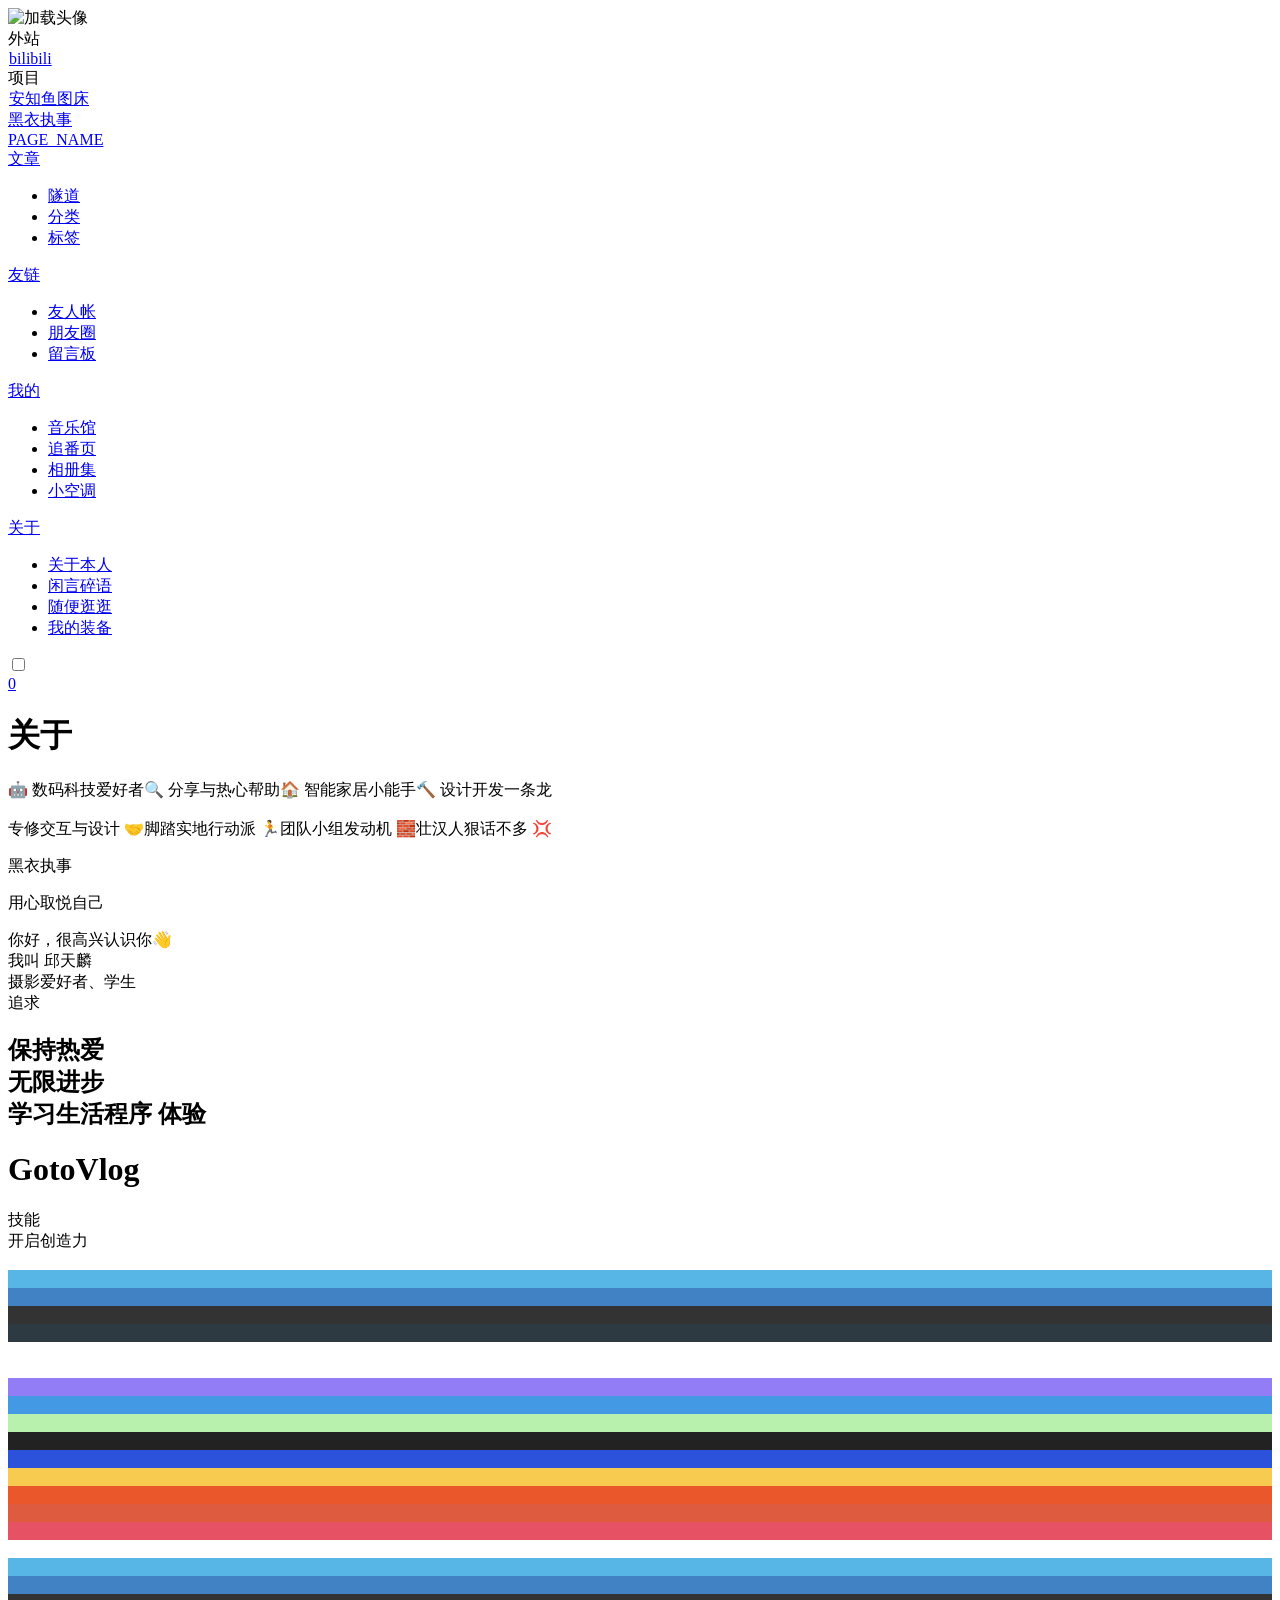
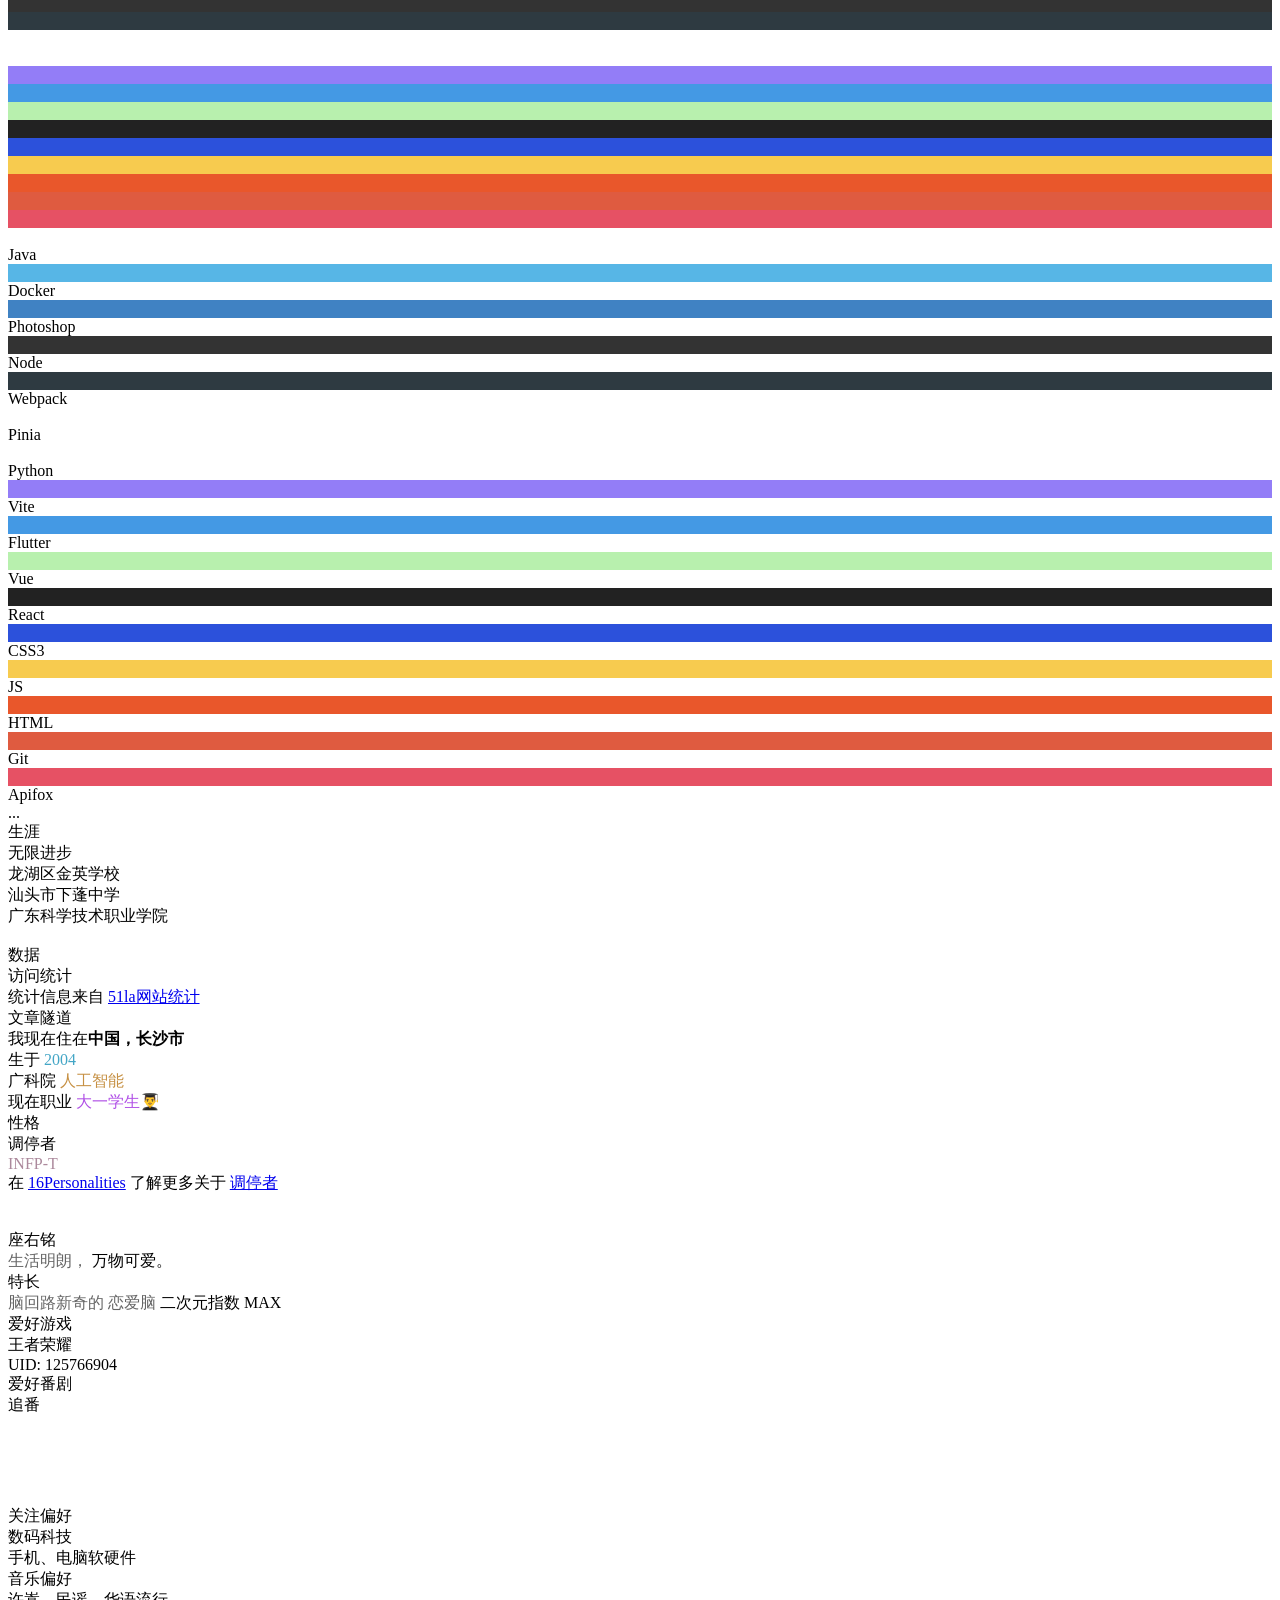
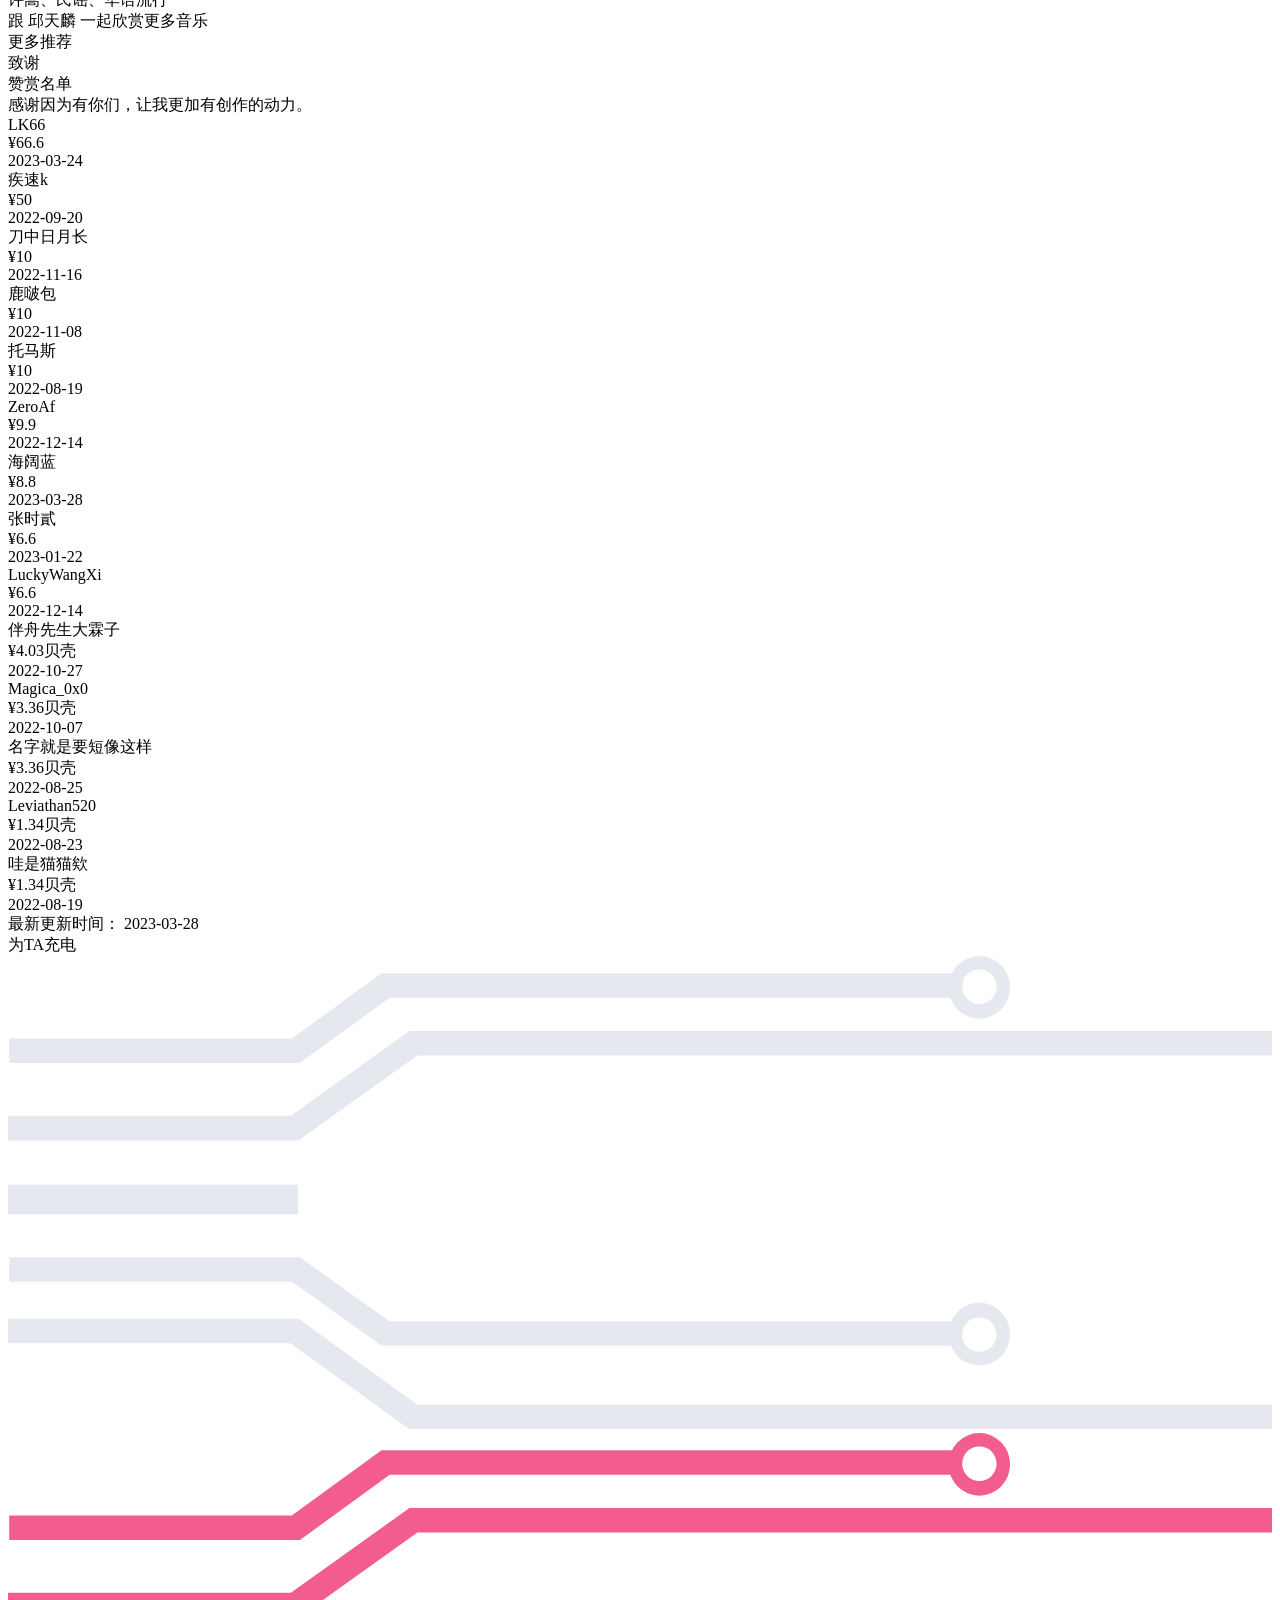
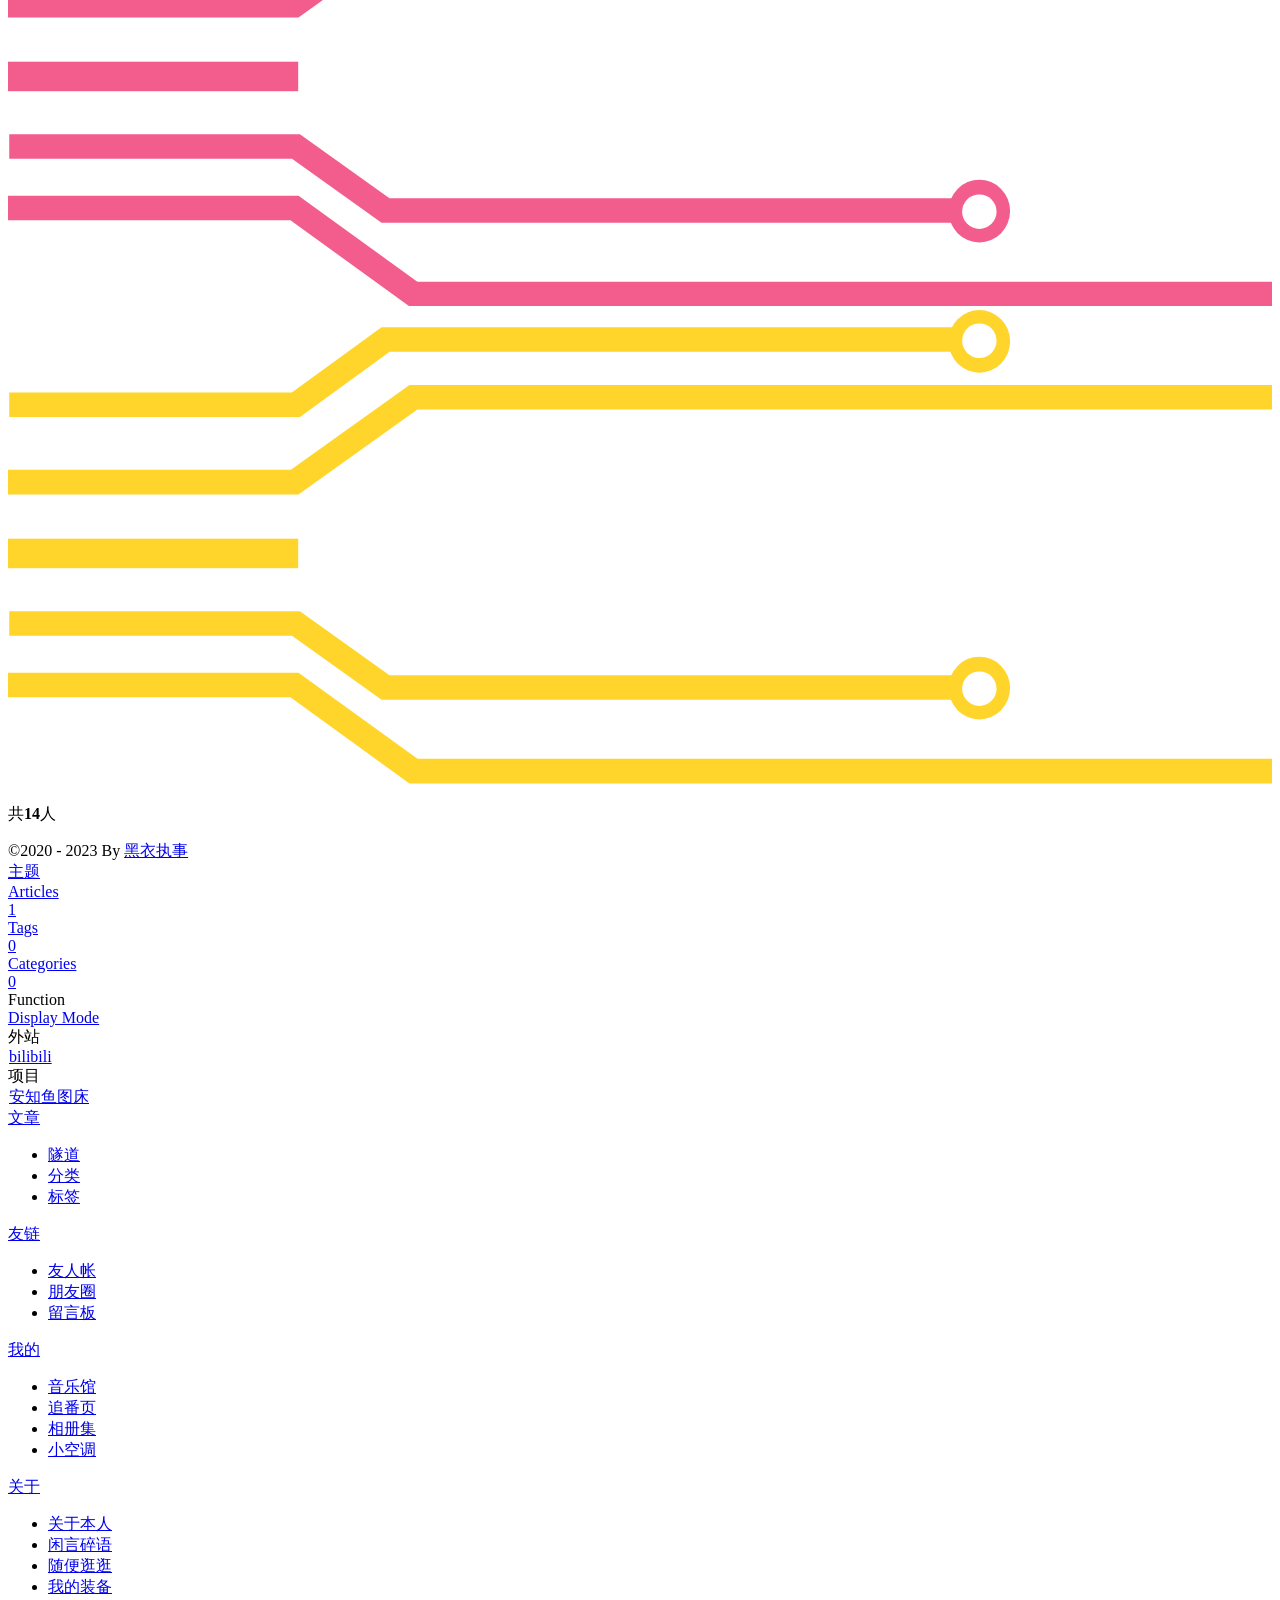
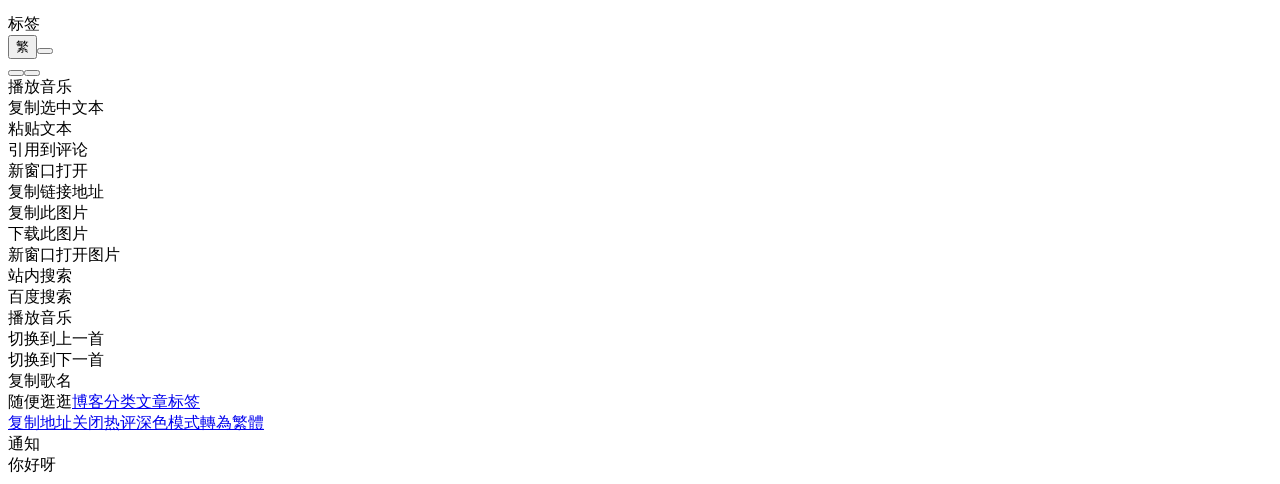
==== commit de481aae: "Site updated: 2023-10-15 21:33:41" ====
--- a/about/index.html
+++ b/about/index.html
@@ -3,7 +3,7 @@
   peoplecanvas: undefined,
   postHeadAiDescription: {"enable":true,"gptName":"AnZhiYu","mode":"local","switchBtn":false,"btnLink":"https://afdian.net/item/886a79d4db6711eda42a52540025c377","randomNum":3,"basicWordCount":1000,"key":"xxxx","Referer":"https://xx.xx/"},
   diytitle: {"enable":true,"leaveTitle":"ᜊ•ᴗ•ᜊ","backTitle":""},
-  LA51: undefined,
+  LA51: {"enable":true,"ck":null,"LingQueMonitorID":null},
   greetingBox: {"enable":true,"default":"晚上好👋","list":[{"greeting":"晚安😴","startTime":0,"endTime":5},{"greeting":"早上好鸭👋, 祝你一天好心情！","startTime":6,"endTime":9},{"greeting":"上午好👋, 状态很好，鼓励一下～","startTime":10,"endTime":10},{"greeting":"11点多啦, 在坚持一下就吃饭啦～","startTime":11,"endTime":11},{"greeting":"午安👋, 宝贝","startTime":12,"endTime":14},{"greeting":"🌈充实的一天辛苦啦！","startTime":14,"endTime":18},{"greeting":"19点喽, 奖励一顿丰盛的大餐吧🍔。","startTime":19,"endTime":19},{"greeting":"晚上好👋, 在属于自己的时间好好放松😌~","startTime":20,"endTime":24}]},
   twikooEnvId: '',
   commentBarrageConfig:undefined,
@@ -202,12 +202,12 @@
 if (true) {
   document.addEventListener('pjax:send', () => { preloader.initLoading() })
   document.addEventListener('pjax:complete', () => { preloader.endLoading() })
-}</script><link rel="stylesheet" href="https://cdn.cbd.int/anzhiyu-theme-static@1.1.10/progress_bar/progress_bar.css"/><script async="async" src="https://cdn.cbd.int/pace-js@1.2.4/pace.min.js" data-pace-options="{ &quot;restartOnRequestAfter&quot;:false,&quot;eventLag&quot;:false}"></script><div class="page" id="body-wrap"><header class="not-top-img" id="page-header"><nav id="nav"><div id="nav-group"><span id="blog_name"><div class="back-home-button"><i class="anzhiyufont anzhiyu-icon-grip-vertical"></i><div class="back-menu-list-groups"><div class="back-menu-list-group"><div class="back-menu-list-title">外站</div><div class="back-menu-list"><a class="back-menu-item" target="_blank" rel="noopener" href="https://blog.anheyu.com/" title="bilibili"><img class="back-menu-item-icon" src= "[data-uri]" onerror="this.onerror=null,this.src=&quot;/img/404.jpg&quot;" data-lazy-src="/img/favicon.ico" alt="bilibili"/><span class="back-menu-item-text">bilibili</span></a></div></div><div class="back-menu-list-group"><div class="back-menu-list-title">项目</div><div class="back-menu-list"><a class="back-menu-item" target="_blank" rel="noopener" href="https://image.anheyu.com/" title="安知鱼图床"><img class="back-menu-item-icon" src= "[data-uri]" onerror="this.onerror=null,this.src=&quot;/img/404.jpg&quot;" data-lazy-src="https://image.anheyu.com/favicon.ico" alt="安知鱼图床"/><span class="back-menu-item-text">安知鱼图床</span></a></div></div></div></div><a id="site-name" href="/hackdeacon/hackdeacon.github.io.git/" accesskey="h"><div class="title">黑衣执事</div><i class="anzhiyufont anzhiyu-icon-house-chimney"></i></a></span><div class="mask-name-container"><div id="name-container"><a id="page-name" href="javascript:anzhiyu.scrollToDest(0, 500)">PAGE_NAME</a></div></div><div id="menus"><div class="menus_items"><div class="menus_item"><a class="site-page" href="javascript:void(0);"><span> 文章</span></a><ul class="menus_item_child"><li><a class="site-page child faa-parent animated-hover" href="/hackdeacon/hackdeacon.github.io.git/archives/"><i class="anzhiyufont anzhiyu-icon-box-archive faa-tada" style="font-size: 0.9em;"></i><span> 隧道</span></a></li><li><a class="site-page child faa-parent animated-hover" href="/hackdeacon/hackdeacon.github.io.git/categories/"><i class="anzhiyufont anzhiyu-icon-shapes faa-tada" style="font-size: 0.9em;"></i><span> 分类</span></a></li><li><a class="site-page child faa-parent animated-hover" href="/hackdeacon/hackdeacon.github.io.git/tags/"><i class="anzhiyufont anzhiyu-icon-tags faa-tada" style="font-size: 0.9em;"></i><span> 标签</span></a></li></ul></div><div class="menus_item"><a class="site-page" href="javascript:void(0);"><span> 友链</span></a><ul class="menus_item_child"><li><a class="site-page child faa-parent animated-hover" href="/hackdeacon/hackdeacon.github.io.git/link/"><i class="anzhiyufont anzhiyu-icon-link faa-tada" style="font-size: 0.9em;"></i><span> 友人帐</span></a></li><li><a class="site-page child faa-parent animated-hover" href="/hackdeacon/hackdeacon.github.io.git/fcircle/"><i class="anzhiyufont anzhiyu-icon-artstation faa-tada" style="font-size: 0.9em;"></i><span> 朋友圈</span></a></li><li><a class="site-page child faa-parent animated-hover" href="/hackdeacon/hackdeacon.github.io.git/comments/"><i class="anzhiyufont anzhiyu-icon-envelope faa-tada" style="font-size: 0.9em;"></i><span> 留言板</span></a></li></ul></div><div class="menus_item"><a class="site-page" href="javascript:void(0);"><span> 我的</span></a><ul class="menus_item_child"><li><a class="site-page child faa-parent animated-hover" href="/hackdeacon/hackdeacon.github.io.git/music/"><i class="anzhiyufont anzhiyu-icon-music faa-tada" style="font-size: 0.9em;"></i><span> 音乐馆</span></a></li><li><a class="site-page child faa-parent animated-hover" href="/hackdeacon/hackdeacon.github.io.git/bangumis/"><i class="anzhiyufont anzhiyu-icon-bilibili faa-tada" style="font-size: 0.9em;"></i><span> 追番页</span></a></li><li><a class="site-page child faa-parent animated-hover" href="/hackdeacon/hackdeacon.github.io.git/album/"><i class="anzhiyufont anzhiyu-icon-images faa-tada" style="font-size: 0.9em;"></i><span> 相册集</span></a></li><li><a class="site-page child faa-parent animated-hover" href="/hackdeacon/hackdeacon.github.io.git/air-conditioner/"><i class="anzhiyufont anzhiyu-icon-fan faa-tada" style="font-size: 0.9em;"></i><span> 小空调</span></a></li></ul></div><div class="menus_item"><a class="site-page" href="javascript:void(0);"><span> 关于</span></a><ul class="menus_item_child"><li><a class="site-page child faa-parent animated-hover" href="/hackdeacon/hackdeacon.github.io.git/about/"><i class="anzhiyufont anzhiyu-icon-paper-plane faa-tada" style="font-size: 0.9em;"></i><span> 关于本人</span></a></li><li><a class="site-page child faa-parent animated-hover" href="/hackdeacon/hackdeacon.github.io.git/essay/"><i class="anzhiyufont anzhiyu-icon-lightbulb faa-tada" style="font-size: 0.9em;"></i><span> 闲言碎语</span></a></li><li><a class="site-page child faa-parent animated-hover" href="javascript:toRandomPost()"><i class="anzhiyufont anzhiyu-icon-shoe-prints1 faa-tada" style="font-size: 0.9em;"></i><span> 随便逛逛</span></a></li><li><a class="site-page child faa-parent animated-hover" href="/hackdeacon/hackdeacon.github.io.git/equipment/"><i class="anzhiyufont anzhiyu-icon-dice-d20 faa-tada" style="font-size: 0.9em;"></i><span> 我的装备</span></a></li></ul></div></div></div><div id="nav-right"><div class="nav-button" id="randomPost_button"><a class="site-page" onclick="toRandomPost()" title="随机前往一个文章" href="javascript:void(0);"><i class="anzhiyufont anzhiyu-icon-dice"></i></a></div><input id="center-console" type="checkbox"/><div class="nav-button" id="nav-totop"><a class="totopbtn" href="javascript:void(0);"><i class="anzhiyufont anzhiyu-icon-arrow-up"></i><span id="percent" onclick="anzhiyu.scrollToDest(0,500)">0</span></a></div><div id="toggle-menu"><a class="site-page" href="javascript:void(0);" title="切换"><i class="anzhiyufont anzhiyu-icon-bars"></i></a></div></div></div></nav></header><main id="blog-container"><div class="layout hide-aside" id="content-inner"><div id="page"><h1 class="page-title">关于</h1><div id="about-page"><div class="author-box"><div class="author-tag-left"><span class="author-tag">🤖️ 数码科技爱好者</span><span class="author-tag">🔍 分享与热心帮助</span><span class="author-tag">🏠 智能家居小能手</span><span class="author-tag">🔨 设计开发一条龙</span></div><div class="author-img"><img class="no-lightbox" src= "[data-uri]" onerror="this.onerror=null,this.src=&quot;/img/404.jpg&quot;" data-lazy-src="https://bu.dusays.com/2023/10/11/6526599359456.jpg" onerror="this.onerror=null;this.src='/hackdeacon/hackdeacon.github.io.git/img/friend_404.gif'" alt="avatar"></div><div class="author-tag-right"><span class="author-tag">专修交互与设计 🤝</span><span class="author-tag">脚踏实地行动派 🏃</span><span class="author-tag">团队小组发动机 🧱</span><span class="author-tag">壮汉人狠话不多 💢</span></div></div><p class="p center logo large">黑衣执事</p><p class="p center small">用心取悦自己</p><div class="author-content"><div class="author-content-item myInfoAndSayHello"><div class="title1">你好，很高兴认识你👋</div><div class="title2">我叫 <span class="inline-word">邱天麟</span></div><div class="title1">摄影爱好者、学生</div></div><div class="aboutsiteTips author-content-item"><div class="author-content-item-tips">追求</div><h2>保持热爱<br>无限进步<div class="mask"><span class="first-tips">学习</span><span>生活</span><span data-up>程序</span> <span data-show>体验</span></div></h2></div></div><div class="hello-about"><div class="cursor" style="translate:none;rotate:none;scale:none;transform:translate(721px,180px)"></div><div class="shapes"><div class="shape shape-1" style="translate:none;rotate:none;scale:none;transform:translate(721px,180px)"></div><div class="shape shape-2" style="translate:none;rotate:none;scale:none;transform:translate(721px,180px)"></div><div class="shape shape-3" style="translate:none;rotate:none;scale:none;transform:translate(721px,180px)"></div></div><div class="content"><h1>GotoVlog</h1></div></div><div class="author-content"><div class="author-content-item skills"><div class="card-content"><div class="author-content-item-tips">技能</div><span class="author-content-item-title">开启创造力</span><div class="skills-style-group"><div id="skills-tags-group-all"><div class="tags-group-wrapper"><div class="tags-group-icon-pair"><div class="tags-group-icon" style="background: #fff"><img class="no-lightbox" title="Java" src= "[data-uri]" onerror="this.onerror=null,this.src=&quot;/img/404.jpg&quot;" data-lazy-src="https://bu.dusays.com/2023/04/09/643293b1184e9.jpg" size="60px" alt="Java"></div><div class="tags-group-icon" style="background: #57b6e6"><img class="no-lightbox" title="Docker" src= "[data-uri]" onerror="this.onerror=null,this.src=&quot;/img/404.jpg&quot;" data-lazy-src="https://bu.dusays.com/2023/04/09/643293b0f0abe.png" size="60px" alt="Docker"></div></div><div class="tags-group-icon-pair"><div class="tags-group-icon" style="background: #4082c3"><img class="no-lightbox" title="Photoshop" src= "[data-uri]" onerror="this.onerror=null,this.src=&quot;/img/404.jpg&quot;" data-lazy-src="https://bu.dusays.com/2022/12/15/639aa3a5c240e.png" size="60px" alt="Photoshop"></div><div class="tags-group-icon" style="background: #333"><img class="no-lightbox" title="Node" src= "[data-uri]" onerror="this.onerror=null,this.src=&quot;/img/404.jpg&quot;" data-lazy-src="https://npm.elemecdn.com/anzhiyu-blog@2.1.1/img/svg/node-logo.svg" size="60px" alt="Node"></div></div><div class="tags-group-icon-pair"><div class="tags-group-icon" style="background: #2e3a41"><img class="no-lightbox" title="Webpack" src= "[data-uri]" onerror="this.onerror=null,this.src=&quot;/img/404.jpg&quot;" data-lazy-src="https://bu.dusays.com/2023/04/09/643293b68026c.png" size="60px" alt="Webpack"></div><div class="tags-group-icon" style="background: #fff"><img class="no-lightbox" title="Pinia" src= "[data-uri]" onerror="this.onerror=null,this.src=&quot;/img/404.jpg&quot;" data-lazy-src="https://npm.elemecdn.com/anzhiyu-blog@2.0.8/img/svg/pinia-logo.svg" size="60px" alt="Pinia"></div></div><div class="tags-group-icon-pair"><div class="tags-group-icon" style="background: #fff"><img class="no-lightbox" title="Python" src= "[data-uri]" onerror="this.onerror=null,this.src=&quot;/img/404.jpg&quot;" data-lazy-src="https://bu.dusays.com/2023/04/09/643293b1230f7.png" size="60px" alt="Python"></div><div class="tags-group-icon" style="background: #937df7"><img class="no-lightbox" title="Vite" src= "[data-uri]" onerror="this.onerror=null,this.src=&quot;/img/404.jpg&quot;" data-lazy-src="https://npm.elemecdn.com/anzhiyu-blog@2.0.8/img/svg/vite-logo.svg" size="60px" alt="Vite"></div></div><div class="tags-group-icon-pair"><div class="tags-group-icon" style="background: #4499e4"><img class="no-lightbox" title="Flutter" src= "[data-uri]" onerror="this.onerror=null,this.src=&quot;/img/404.jpg&quot;" data-lazy-src="https://bu.dusays.com/2023/04/09/643293b1055c2.png" size="60px" alt="Flutter"></div><div class="tags-group-icon" style="background: #b8f0ae"><img class="no-lightbox" title="Vue" src= "[data-uri]" onerror="this.onerror=null,this.src=&quot;/img/404.jpg&quot;" data-lazy-src="https://bu.dusays.com/2023/04/09/643293b6788bd.png" size="60px" alt="Vue"></div></div><div class="tags-group-icon-pair"><div class="tags-group-icon" style="background: #222"><img class="no-lightbox" title="React" src= "[data-uri]" onerror="this.onerror=null,this.src=&quot;/img/404.jpg&quot;" data-lazy-src="[data-uri]" size="60px" alt="React"></div><div class="tags-group-icon" style="background: #2c51db"><img class="no-lightbox" title="CSS3" src= "[data-uri]" onerror="this.onerror=null,this.src=&quot;/img/404.jpg&quot;" data-lazy-src="https://bu.dusays.com/2022/12/15/639aa3a5c251e.png" size="60px" alt="CSS3"></div></div><div class="tags-group-icon-pair"><div class="tags-group-icon" style="background: #f7cb4f"><img class="no-lightbox" title="JS" src= "[data-uri]" onerror="this.onerror=null,this.src=&quot;/img/404.jpg&quot;" data-lazy-src="https://bu.dusays.com/2023/04/09/643293b121f02.png" size="60px" alt="JS"></div><div class="tags-group-icon" style="background: #e9572b"><img class="no-lightbox" title="HTML" src= "[data-uri]" onerror="this.onerror=null,this.src=&quot;/img/404.jpg&quot;" data-lazy-src="https://bu.dusays.com/2022/12/15/639aa3a5c241c.png" size="60px" alt="HTML"></div></div><div class="tags-group-icon-pair"><div class="tags-group-icon" style="background: #df5b40"><img class="no-lightbox" title="Git" src= "[data-uri]" onerror="this.onerror=null,this.src=&quot;/img/404.jpg&quot;" data-lazy-src="https://bu.dusays.com/2023/04/09/643293b10ccdd.webp" size="60px" alt="Git"></div><div class="tags-group-icon" style="background: #e65164"><img class="no-lightbox" title="Apifox" src= "[data-uri]" onerror="this.onerror=null,this.src=&quot;/img/404.jpg&quot;" data-lazy-src="https://bu.dusays.com/2022/11/19/6378d6458c6b6.png" size="60px" alt="Apifox"></div></div><div class="tags-group-icon-pair"><div class="tags-group-icon" style="background: #fff"><img class="no-lightbox" title="Java" src= "[data-uri]" onerror="this.onerror=null,this.src=&quot;/img/404.jpg&quot;" data-lazy-src="https://bu.dusays.com/2023/04/09/643293b1184e9.jpg" size="60px" alt="Java"></div><div class="tags-group-icon" style="background: #57b6e6"><img class="no-lightbox" title="Docker" src= "[data-uri]" onerror="this.onerror=null,this.src=&quot;/img/404.jpg&quot;" data-lazy-src="https://bu.dusays.com/2023/04/09/643293b0f0abe.png" size="60px" alt="Docker"></div></div><div class="tags-group-icon-pair"><div class="tags-group-icon" style="background: #4082c3"><img class="no-lightbox" title="Photoshop" src= "[data-uri]" onerror="this.onerror=null,this.src=&quot;/img/404.jpg&quot;" data-lazy-src="https://bu.dusays.com/2022/12/15/639aa3a5c240e.png" size="60px" alt="Photoshop"></div><div class="tags-group-icon" style="background: #333"><img class="no-lightbox" title="Node" src= "[data-uri]" onerror="this.onerror=null,this.src=&quot;/img/404.jpg&quot;" data-lazy-src="https://npm.elemecdn.com/anzhiyu-blog@2.1.1/img/svg/node-logo.svg" size="60px" alt="Node"></div></div><div class="tags-group-icon-pair"><div class="tags-group-icon" style="background: #2e3a41"><img class="no-lightbox" title="Webpack" src= "[data-uri]" onerror="this.onerror=null,this.src=&quot;/img/404.jpg&quot;" data-lazy-src="https://bu.dusays.com/2023/04/09/643293b68026c.png" size="60px" alt="Webpack"></div><div class="tags-group-icon" style="background: #fff"><img class="no-lightbox" title="Pinia" src= "[data-uri]" onerror="this.onerror=null,this.src=&quot;/img/404.jpg&quot;" data-lazy-src="https://npm.elemecdn.com/anzhiyu-blog@2.0.8/img/svg/pinia-logo.svg" size="60px" alt="Pinia"></div></div><div class="tags-group-icon-pair"><div class="tags-group-icon" style="background: #fff"><img class="no-lightbox" title="Python" src= "[data-uri]" onerror="this.onerror=null,this.src=&quot;/img/404.jpg&quot;" data-lazy-src="https://bu.dusays.com/2023/04/09/643293b1230f7.png" size="60px" alt="Python"></div><div class="tags-group-icon" style="background: #937df7"><img class="no-lightbox" title="Vite" src= "[data-uri]" onerror="this.onerror=null,this.src=&quot;/img/404.jpg&quot;" data-lazy-src="https://npm.elemecdn.com/anzhiyu-blog@2.0.8/img/svg/vite-logo.svg" size="60px" alt="Vite"></div></div><div class="tags-group-icon-pair"><div class="tags-group-icon" style="background: #4499e4"><img class="no-lightbox" title="Flutter" src= "[data-uri]" onerror="this.onerror=null,this.src=&quot;/img/404.jpg&quot;" data-lazy-src="https://bu.dusays.com/2023/04/09/643293b1055c2.png" size="60px" alt="Flutter"></div><div class="tags-group-icon" style="background: #b8f0ae"><img class="no-lightbox" title="Vue" src= "[data-uri]" onerror="this.onerror=null,this.src=&quot;/img/404.jpg&quot;" data-lazy-src="https://bu.dusays.com/2023/04/09/643293b6788bd.png" size="60px" alt="Vue"></div></div><div class="tags-group-icon-pair"><div class="tags-group-icon" style="background: #222"><img class="no-lightbox" title="React" src= "[data-uri]" onerror="this.onerror=null,this.src=&quot;/img/404.jpg&quot;" data-lazy-src="[data-uri]" size="60px" alt="React"></div><div class="tags-group-icon" style="background: #2c51db"><img class="no-lightbox" title="CSS3" src= "[data-uri]" onerror="this.onerror=null,this.src=&quot;/img/404.jpg&quot;" data-lazy-src="https://bu.dusays.com/2022/12/15/639aa3a5c251e.png" size="60px" alt="CSS3"></div></div><div class="tags-group-icon-pair"><div class="tags-group-icon" style="background: #f7cb4f"><img class="no-lightbox" title="JS" src= "[data-uri]" onerror="this.onerror=null,this.src=&quot;/img/404.jpg&quot;" data-lazy-src="https://bu.dusays.com/2023/04/09/643293b121f02.png" size="60px" alt="JS"></div><div class="tags-group-icon" style="background: #e9572b"><img class="no-lightbox" title="HTML" src= "[data-uri]" onerror="this.onerror=null,this.src=&quot;/img/404.jpg&quot;" data-lazy-src="https://bu.dusays.com/2022/12/15/639aa3a5c241c.png" size="60px" alt="HTML"></div></div><div class="tags-group-icon-pair"><div class="tags-group-icon" style="background: #df5b40"><img class="no-lightbox" title="Git" src= "[data-uri]" onerror="this.onerror=null,this.src=&quot;/img/404.jpg&quot;" data-lazy-src="https://bu.dusays.com/2023/04/09/643293b10ccdd.webp" size="60px" alt="Git"></div><div class="tags-group-icon" style="background: #e65164"><img class="no-lightbox" title="Apifox" src= "[data-uri]" onerror="this.onerror=null,this.src=&quot;/img/404.jpg&quot;" data-lazy-src="https://bu.dusays.com/2022/11/19/6378d6458c6b6.png" size="60px" alt="Apifox"></div></div></div></div><div class="skills-list"><div class="skill-info"><div class="skill-icon" style="background: #fff"><img class="no-lightbox" title="Java" src= "[data-uri]" onerror="this.onerror=null,this.src=&quot;/img/404.jpg&quot;" data-lazy-src="https://bu.dusays.com/2023/04/09/643293b1184e9.jpg" alt="Java"></div><div class="skill-name"><span>Java</span></div></div><div class="skill-info"><div class="skill-icon" style="background: #57b6e6"><img class="no-lightbox" title="Docker" src= "[data-uri]" onerror="this.onerror=null,this.src=&quot;/img/404.jpg&quot;" data-lazy-src="https://bu.dusays.com/2023/04/09/643293b0f0abe.png" alt="Docker"></div><div class="skill-name"><span>Docker</span></div></div><div class="skill-info"><div class="skill-icon" style="background: #4082c3"><img class="no-lightbox" title="Photoshop" src= "[data-uri]" onerror="this.onerror=null,this.src=&quot;/img/404.jpg&quot;" data-lazy-src="https://bu.dusays.com/2022/12/15/639aa3a5c240e.png" alt="Photoshop"></div><div class="skill-name"><span>Photoshop</span></div></div><div class="skill-info"><div class="skill-icon" style="background: #333"><img class="no-lightbox" title="Node" src= "[data-uri]" onerror="this.onerror=null,this.src=&quot;/img/404.jpg&quot;" data-lazy-src="https://npm.elemecdn.com/anzhiyu-blog@2.1.1/img/svg/node-logo.svg" alt="Node"></div><div class="skill-name"><span>Node</span></div></div><div class="skill-info"><div class="skill-icon" style="background: #2e3a41"><img class="no-lightbox" title="Webpack" src= "[data-uri]" onerror="this.onerror=null,this.src=&quot;/img/404.jpg&quot;" data-lazy-src="https://bu.dusays.com/2023/04/09/643293b68026c.png" alt="Webpack"></div><div class="skill-name"><span>Webpack</span></div></div><div class="skill-info"><div class="skill-icon" style="background: #fff"><img class="no-lightbox" title="Pinia" src= "[data-uri]" onerror="this.onerror=null,this.src=&quot;/img/404.jpg&quot;" data-lazy-src="https://npm.elemecdn.com/anzhiyu-blog@2.0.8/img/svg/pinia-logo.svg" alt="Pinia"></div><div class="skill-name"><span>Pinia</span></div></div><div class="skill-info"><div class="skill-icon" style="background: #fff"><img class="no-lightbox" title="Python" src= "[data-uri]" onerror="this.onerror=null,this.src=&quot;/img/404.jpg&quot;" data-lazy-src="https://bu.dusays.com/2023/04/09/643293b1230f7.png" alt="Python"></div><div class="skill-name"><span>Python</span></div></div><div class="skill-info"><div class="skill-icon" style="background: #937df7"><img class="no-lightbox" title="Vite" src= "[data-uri]" onerror="this.onerror=null,this.src=&quot;/img/404.jpg&quot;" data-lazy-src="https://npm.elemecdn.com/anzhiyu-blog@2.0.8/img/svg/vite-logo.svg" alt="Vite"></div><div class="skill-name"><span>Vite</span></div></div><div class="skill-info"><div class="skill-icon" style="background: #4499e4"><img class="no-lightbox" title="Flutter" src= "[data-uri]" onerror="this.onerror=null,this.src=&quot;/img/404.jpg&quot;" data-lazy-src="https://bu.dusays.com/2023/04/09/643293b1055c2.png" alt="Flutter"></div><div class="skill-name"><span>Flutter</span></div></div><div class="skill-info"><div class="skill-icon" style="background: #b8f0ae"><img class="no-lightbox" title="Vue" src= "[data-uri]" onerror="this.onerror=null,this.src=&quot;/img/404.jpg&quot;" data-lazy-src="https://bu.dusays.com/2023/04/09/643293b6788bd.png" alt="Vue"></div><div class="skill-name"><span>Vue</span></div></div><div class="skill-info"><div class="skill-icon" style="background: #222"><img class="no-lightbox" title="React" src= "[data-uri]" onerror="this.onerror=null,this.src=&quot;/img/404.jpg&quot;" data-lazy-src="[data-uri]" alt="React"></div><div class="skill-name"><span>React</span></div></div><div class="skill-info"><div class="skill-icon" style="background: #2c51db"><img class="no-lightbox" title="CSS3" src= "[data-uri]" onerror="this.onerror=null,this.src=&quot;/img/404.jpg&quot;" data-lazy-src="https://bu.dusays.com/2022/12/15/639aa3a5c251e.png" alt="CSS3"></div><div class="skill-name"><span>CSS3</span></div></div><div class="skill-info"><div class="skill-icon" style="background: #f7cb4f"><img class="no-lightbox" title="JS" src= "[data-uri]" onerror="this.onerror=null,this.src=&quot;/img/404.jpg&quot;" data-lazy-src="https://bu.dusays.com/2023/04/09/643293b121f02.png" alt="JS"></div><div class="skill-name"><span>JS</span></div></div><div class="skill-info"><div class="skill-icon" style="background: #e9572b"><img class="no-lightbox" title="HTML" src= "[data-uri]" onerror="this.onerror=null,this.src=&quot;/img/404.jpg&quot;" data-lazy-src="https://bu.dusays.com/2022/12/15/639aa3a5c241c.png" alt="HTML"></div><div class="skill-name"><span>HTML</span></div></div><div class="skill-info"><div class="skill-icon" style="background: #df5b40"><img class="no-lightbox" title="Git" src= "[data-uri]" onerror="this.onerror=null,this.src=&quot;/img/404.jpg&quot;" data-lazy-src="https://bu.dusays.com/2023/04/09/643293b10ccdd.webp" alt="Git"></div><div class="skill-name"><span>Git</span></div></div><div class="skill-info"><div class="skill-icon" style="background: #e65164"><img class="no-lightbox" title="Apifox" src= "[data-uri]" onerror="this.onerror=null,this.src=&quot;/img/404.jpg&quot;" data-lazy-src="https://bu.dusays.com/2022/11/19/6378d6458c6b6.png" alt="Apifox"></div><div class="skill-name"><span>Apifox</span></div></div><div class="etc">...</div></div></div></div></div><div class="author-content-item careers"><div class="card-content"><div class="author-content-item-tips">生涯</div><span class="author-content-item-title">无限进步</span><div class="careers-group"><div class="career-item"><div class="circle" style="background:#357ef5"></div><div class="name">龙湖区金英学校</div></div><div class="career-item"><div class="circle" style="background:#357ef5"></div><div class="name">汕头市下蓬中学</div></div><div class="career-item"><div class="circle" style="background:#357ef5"></div><div class="name">广东科学技术职业学院</div></div></div><img class="author-content-img no-lightbox" alt="生涯" src= "[data-uri]" onerror="this.onerror=null,this.src=&quot;/img/404.jpg&quot;" data-lazy-src="https://bu.dusays.com/2023/04/21/644287166329b.png" onerror="this.onerror=null;this.src='/hackdeacon/hackdeacon.github.io.git/img/friend_404.gif'"></div></div></div><div class="author-content"><div class="author-content-item-group column mapAndInfo"><style>.author-content-item.map {
+}</script><link rel="stylesheet" href="https://cdn.cbd.int/anzhiyu-theme-static@1.1.10/progress_bar/progress_bar.css"/><script async="async" src="https://cdn.cbd.int/pace-js@1.2.4/pace.min.js" data-pace-options="{ &quot;restartOnRequestAfter&quot;:false,&quot;eventLag&quot;:false}"></script><div class="page" id="body-wrap"><header class="not-top-img" id="page-header"><nav id="nav"><div id="nav-group"><span id="blog_name"><div class="back-home-button"><i class="anzhiyufont anzhiyu-icon-grip-vertical"></i><div class="back-menu-list-groups"><div class="back-menu-list-group"><div class="back-menu-list-title">外站</div><div class="back-menu-list"><a class="back-menu-item" target="_blank" rel="noopener" href="https://blog.anheyu.com/" title="bilibili"><img class="back-menu-item-icon" src= "[data-uri]" onerror="this.onerror=null,this.src=&quot;/img/404.jpg&quot;" data-lazy-src="/img/favicon.ico" alt="bilibili"/><span class="back-menu-item-text">bilibili</span></a></div></div><div class="back-menu-list-group"><div class="back-menu-list-title">项目</div><div class="back-menu-list"><a class="back-menu-item" target="_blank" rel="noopener" href="https://image.anheyu.com/" title="安知鱼图床"><img class="back-menu-item-icon" src= "[data-uri]" onerror="this.onerror=null,this.src=&quot;/img/404.jpg&quot;" data-lazy-src="https://image.anheyu.com/favicon.ico" alt="安知鱼图床"/><span class="back-menu-item-text">安知鱼图床</span></a></div></div></div></div><a id="site-name" href="/hackdeacon/hackdeacon.github.io.git/" accesskey="h"><div class="title">黑衣执事</div><i class="anzhiyufont anzhiyu-icon-house-chimney"></i></a></span><div class="mask-name-container"><div id="name-container"><a id="page-name" href="javascript:anzhiyu.scrollToDest(0, 500)">PAGE_NAME</a></div></div><div id="menus"><div class="menus_items"><div class="menus_item"><a class="site-page" href="javascript:void(0);"><span> 文章</span></a><ul class="menus_item_child"><li><a class="site-page child faa-parent animated-hover" href="/hackdeacon/hackdeacon.github.io.git/archives/"><i class="anzhiyufont anzhiyu-icon-box-archive faa-tada" style="font-size: 0.9em;"></i><span> 隧道</span></a></li><li><a class="site-page child faa-parent animated-hover" href="/hackdeacon/hackdeacon.github.io.git/categories/"><i class="anzhiyufont anzhiyu-icon-shapes faa-tada" style="font-size: 0.9em;"></i><span> 分类</span></a></li><li><a class="site-page child faa-parent animated-hover" href="/hackdeacon/hackdeacon.github.io.git/tags/"><i class="anzhiyufont anzhiyu-icon-tags faa-tada" style="font-size: 0.9em;"></i><span> 标签</span></a></li></ul></div><div class="menus_item"><a class="site-page" href="javascript:void(0);"><span> 友链</span></a><ul class="menus_item_child"><li><a class="site-page child faa-parent animated-hover" href="/hackdeacon/hackdeacon.github.io.git/link/"><i class="anzhiyufont anzhiyu-icon-link faa-tada" style="font-size: 0.9em;"></i><span> 友人帐</span></a></li><li><a class="site-page child faa-parent animated-hover" href="/hackdeacon/hackdeacon.github.io.git/fcircle/"><i class="anzhiyufont anzhiyu-icon-artstation faa-tada" style="font-size: 0.9em;"></i><span> 朋友圈</span></a></li><li><a class="site-page child faa-parent animated-hover" href="/hackdeacon/hackdeacon.github.io.git/comments/"><i class="anzhiyufont anzhiyu-icon-envelope faa-tada" style="font-size: 0.9em;"></i><span> 留言板</span></a></li></ul></div><div class="menus_item"><a class="site-page" href="javascript:void(0);"><span> 我的</span></a><ul class="menus_item_child"><li><a class="site-page child faa-parent animated-hover" href="/hackdeacon/hackdeacon.github.io.git/music/"><i class="anzhiyufont anzhiyu-icon-music faa-tada" style="font-size: 0.9em;"></i><span> 音乐馆</span></a></li><li><a class="site-page child faa-parent animated-hover" href="/hackdeacon/hackdeacon.github.io.git/bangumis/"><i class="anzhiyufont anzhiyu-icon-bilibili faa-tada" style="font-size: 0.9em;"></i><span> 追番页</span></a></li><li><a class="site-page child faa-parent animated-hover" href="/hackdeacon/hackdeacon.github.io.git/album/"><i class="anzhiyufont anzhiyu-icon-images faa-tada" style="font-size: 0.9em;"></i><span> 相册集</span></a></li><li><a class="site-page child faa-parent animated-hover" href="/hackdeacon/hackdeacon.github.io.git/air-conditioner/"><i class="anzhiyufont anzhiyu-icon-fan faa-tada" style="font-size: 0.9em;"></i><span> 小空调</span></a></li></ul></div><div class="menus_item"><a class="site-page" href="javascript:void(0);"><span> 关于</span></a><ul class="menus_item_child"><li><a class="site-page child faa-parent animated-hover" href="/hackdeacon/hackdeacon.github.io.git/about/"><i class="anzhiyufont anzhiyu-icon-paper-plane faa-tada" style="font-size: 0.9em;"></i><span> 关于本人</span></a></li><li><a class="site-page child faa-parent animated-hover" href="/hackdeacon/hackdeacon.github.io.git/essay/"><i class="anzhiyufont anzhiyu-icon-lightbulb faa-tada" style="font-size: 0.9em;"></i><span> 闲言碎语</span></a></li><li><a class="site-page child faa-parent animated-hover" href="javascript:toRandomPost()"><i class="anzhiyufont anzhiyu-icon-shoe-prints1 faa-tada" style="font-size: 0.9em;"></i><span> 随便逛逛</span></a></li><li><a class="site-page child faa-parent animated-hover" href="/hackdeacon/hackdeacon.github.io.git/equipment/"><i class="anzhiyufont anzhiyu-icon-dice-d20 faa-tada" style="font-size: 0.9em;"></i><span> 我的装备</span></a></li></ul></div></div></div><div id="nav-right"><div class="nav-button" id="randomPost_button"><a class="site-page" onclick="toRandomPost()" title="随机前往一个文章" href="javascript:void(0);"><i class="anzhiyufont anzhiyu-icon-dice"></i></a></div><input id="center-console" type="checkbox"/><div class="nav-button" id="nav-totop"><a class="totopbtn" href="javascript:void(0);"><i class="anzhiyufont anzhiyu-icon-arrow-up"></i><span id="percent" onclick="anzhiyu.scrollToDest(0,500)">0</span></a></div><div id="toggle-menu"><a class="site-page" href="javascript:void(0);" title="切换"><i class="anzhiyufont anzhiyu-icon-bars"></i></a></div></div></div></nav></header><main id="blog-container"><div class="layout hide-aside" id="content-inner"><div id="page"><h1 class="page-title">关于</h1><div id="about-page"><div class="author-box"><div class="author-tag-left"><span class="author-tag">🤖️ 数码科技爱好者</span><span class="author-tag">🔍 分享与热心帮助</span><span class="author-tag">🏠 智能家居小能手</span><span class="author-tag">🔨 设计开发一条龙</span></div><div class="author-img"><img class="no-lightbox" src= "[data-uri]" onerror="this.onerror=null,this.src=&quot;/img/404.jpg&quot;" data-lazy-src="https://bu.dusays.com/2023/10/11/6526599359456.jpg" onerror="this.onerror=null;this.src='/hackdeacon/hackdeacon.github.io.git/img/friend_404.gif'" alt="avatar"></div><div class="author-tag-right"><span class="author-tag">专修交互与设计 🤝</span><span class="author-tag">脚踏实地行动派 🏃</span><span class="author-tag">团队小组发动机 🧱</span><span class="author-tag">壮汉人狠话不多 💢</span></div></div><p class="p center logo large">黑衣执事</p><p class="p center small">用心取悦自己</p><div class="author-content"><div class="author-content-item myInfoAndSayHello"><div class="title1">你好，很高兴认识你👋</div><div class="title2">我叫 <span class="inline-word">邱天麟</span></div><div class="title1">摄影爱好者、学生</div></div><div class="aboutsiteTips author-content-item"><div class="author-content-item-tips">追求</div><h2>保持热爱<br>无限进步<div class="mask"><span class="first-tips">学习</span><span>生活</span><span data-up>程序</span> <span data-show>体验</span></div></h2></div></div><div class="hello-about"><div class="cursor" style="translate:none;rotate:none;scale:none;transform:translate(721px,180px)"></div><div class="shapes"><div class="shape shape-1" style="translate:none;rotate:none;scale:none;transform:translate(721px,180px)"></div><div class="shape shape-2" style="translate:none;rotate:none;scale:none;transform:translate(721px,180px)"></div><div class="shape shape-3" style="translate:none;rotate:none;scale:none;transform:translate(721px,180px)"></div></div><div class="content"><h1>GotoVlog</h1></div></div><div class="author-content"><div class="author-content-item skills"><div class="card-content"><div class="author-content-item-tips">技能</div><span class="author-content-item-title">开启创造力</span><div class="skills-style-group"><div id="skills-tags-group-all"><div class="tags-group-wrapper"><div class="tags-group-icon-pair"><div class="tags-group-icon" style="background: #fff"><img class="no-lightbox" title="Java" src= "[data-uri]" onerror="this.onerror=null,this.src=&quot;/img/404.jpg&quot;" data-lazy-src="https://bu.dusays.com/2023/04/09/643293b1184e9.jpg" size="60px" alt="Java"></div><div class="tags-group-icon" style="background: #57b6e6"><img class="no-lightbox" title="Docker" src= "[data-uri]" onerror="this.onerror=null,this.src=&quot;/img/404.jpg&quot;" data-lazy-src="https://bu.dusays.com/2023/04/09/643293b0f0abe.png" size="60px" alt="Docker"></div></div><div class="tags-group-icon-pair"><div class="tags-group-icon" style="background: #4082c3"><img class="no-lightbox" title="Photoshop" src= "[data-uri]" onerror="this.onerror=null,this.src=&quot;/img/404.jpg&quot;" data-lazy-src="https://bu.dusays.com/2022/12/15/639aa3a5c240e.png" size="60px" alt="Photoshop"></div><div class="tags-group-icon" style="background: #333"><img class="no-lightbox" title="Node" src= "[data-uri]" onerror="this.onerror=null,this.src=&quot;/img/404.jpg&quot;" data-lazy-src="https://npm.elemecdn.com/anzhiyu-blog@2.1.1/img/svg/node-logo.svg" size="60px" alt="Node"></div></div><div class="tags-group-icon-pair"><div class="tags-group-icon" style="background: #2e3a41"><img class="no-lightbox" title="Webpack" src= "[data-uri]" onerror="this.onerror=null,this.src=&quot;/img/404.jpg&quot;" data-lazy-src="https://bu.dusays.com/2023/04/09/643293b68026c.png" size="60px" alt="Webpack"></div><div class="tags-group-icon" style="background: #fff"><img class="no-lightbox" title="Pinia" src= "[data-uri]" onerror="this.onerror=null,this.src=&quot;/img/404.jpg&quot;" data-lazy-src="https://npm.elemecdn.com/anzhiyu-blog@2.0.8/img/svg/pinia-logo.svg" size="60px" alt="Pinia"></div></div><div class="tags-group-icon-pair"><div class="tags-group-icon" style="background: #fff"><img class="no-lightbox" title="Python" src= "[data-uri]" onerror="this.onerror=null,this.src=&quot;/img/404.jpg&quot;" data-lazy-src="https://bu.dusays.com/2023/04/09/643293b1230f7.png" size="60px" alt="Python"></div><div class="tags-group-icon" style="background: #937df7"><img class="no-lightbox" title="Vite" src= "[data-uri]" onerror="this.onerror=null,this.src=&quot;/img/404.jpg&quot;" data-lazy-src="https://npm.elemecdn.com/anzhiyu-blog@2.0.8/img/svg/vite-logo.svg" size="60px" alt="Vite"></div></div><div class="tags-group-icon-pair"><div class="tags-group-icon" style="background: #4499e4"><img class="no-lightbox" title="Flutter" src= "[data-uri]" onerror="this.onerror=null,this.src=&quot;/img/404.jpg&quot;" data-lazy-src="https://bu.dusays.com/2023/04/09/643293b1055c2.png" size="60px" alt="Flutter"></div><div class="tags-group-icon" style="background: #b8f0ae"><img class="no-lightbox" title="Vue" src= "[data-uri]" onerror="this.onerror=null,this.src=&quot;/img/404.jpg&quot;" data-lazy-src="https://bu.dusays.com/2023/04/09/643293b6788bd.png" size="60px" alt="Vue"></div></div><div class="tags-group-icon-pair"><div class="tags-group-icon" style="background: #222"><img class="no-lightbox" title="React" src= "[data-uri]" onerror="this.onerror=null,this.src=&quot;/img/404.jpg&quot;" data-lazy-src="[data-uri]" size="60px" alt="React"></div><div class="tags-group-icon" style="background: #2c51db"><img class="no-lightbox" title="CSS3" src= "[data-uri]" onerror="this.onerror=null,this.src=&quot;/img/404.jpg&quot;" data-lazy-src="https://bu.dusays.com/2022/12/15/639aa3a5c251e.png" size="60px" alt="CSS3"></div></div><div class="tags-group-icon-pair"><div class="tags-group-icon" style="background: #f7cb4f"><img class="no-lightbox" title="JS" src= "[data-uri]" onerror="this.onerror=null,this.src=&quot;/img/404.jpg&quot;" data-lazy-src="https://bu.dusays.com/2023/04/09/643293b121f02.png" size="60px" alt="JS"></div><div class="tags-group-icon" style="background: #e9572b"><img class="no-lightbox" title="HTML" src= "[data-uri]" onerror="this.onerror=null,this.src=&quot;/img/404.jpg&quot;" data-lazy-src="https://bu.dusays.com/2022/12/15/639aa3a5c241c.png" size="60px" alt="HTML"></div></div><div class="tags-group-icon-pair"><div class="tags-group-icon" style="background: #df5b40"><img class="no-lightbox" title="Git" src= "[data-uri]" onerror="this.onerror=null,this.src=&quot;/img/404.jpg&quot;" data-lazy-src="https://bu.dusays.com/2023/04/09/643293b10ccdd.webp" size="60px" alt="Git"></div><div class="tags-group-icon" style="background: #e65164"><img class="no-lightbox" title="Apifox" src= "[data-uri]" onerror="this.onerror=null,this.src=&quot;/img/404.jpg&quot;" data-lazy-src="https://bu.dusays.com/2022/11/19/6378d6458c6b6.png" size="60px" alt="Apifox"></div></div><div class="tags-group-icon-pair"><div class="tags-group-icon" style="background: #fff"><img class="no-lightbox" title="Java" src= "[data-uri]" onerror="this.onerror=null,this.src=&quot;/img/404.jpg&quot;" data-lazy-src="https://bu.dusays.com/2023/04/09/643293b1184e9.jpg" size="60px" alt="Java"></div><div class="tags-group-icon" style="background: #57b6e6"><img class="no-lightbox" title="Docker" src= "[data-uri]" onerror="this.onerror=null,this.src=&quot;/img/404.jpg&quot;" data-lazy-src="https://bu.dusays.com/2023/04/09/643293b0f0abe.png" size="60px" alt="Docker"></div></div><div class="tags-group-icon-pair"><div class="tags-group-icon" style="background: #4082c3"><img class="no-lightbox" title="Photoshop" src= "[data-uri]" onerror="this.onerror=null,this.src=&quot;/img/404.jpg&quot;" data-lazy-src="https://bu.dusays.com/2022/12/15/639aa3a5c240e.png" size="60px" alt="Photoshop"></div><div class="tags-group-icon" style="background: #333"><img class="no-lightbox" title="Node" src= "[data-uri]" onerror="this.onerror=null,this.src=&quot;/img/404.jpg&quot;" data-lazy-src="https://npm.elemecdn.com/anzhiyu-blog@2.1.1/img/svg/node-logo.svg" size="60px" alt="Node"></div></div><div class="tags-group-icon-pair"><div class="tags-group-icon" style="background: #2e3a41"><img class="no-lightbox" title="Webpack" src= "[data-uri]" onerror="this.onerror=null,this.src=&quot;/img/404.jpg&quot;" data-lazy-src="https://bu.dusays.com/2023/04/09/643293b68026c.png" size="60px" alt="Webpack"></div><div class="tags-group-icon" style="background: #fff"><img class="no-lightbox" title="Pinia" src= "[data-uri]" onerror="this.onerror=null,this.src=&quot;/img/404.jpg&quot;" data-lazy-src="https://npm.elemecdn.com/anzhiyu-blog@2.0.8/img/svg/pinia-logo.svg" size="60px" alt="Pinia"></div></div><div class="tags-group-icon-pair"><div class="tags-group-icon" style="background: #fff"><img class="no-lightbox" title="Python" src= "[data-uri]" onerror="this.onerror=null,this.src=&quot;/img/404.jpg&quot;" data-lazy-src="https://bu.dusays.com/2023/04/09/643293b1230f7.png" size="60px" alt="Python"></div><div class="tags-group-icon" style="background: #937df7"><img class="no-lightbox" title="Vite" src= "[data-uri]" onerror="this.onerror=null,this.src=&quot;/img/404.jpg&quot;" data-lazy-src="https://npm.elemecdn.com/anzhiyu-blog@2.0.8/img/svg/vite-logo.svg" size="60px" alt="Vite"></div></div><div class="tags-group-icon-pair"><div class="tags-group-icon" style="background: #4499e4"><img class="no-lightbox" title="Flutter" src= "[data-uri]" onerror="this.onerror=null,this.src=&quot;/img/404.jpg&quot;" data-lazy-src="https://bu.dusays.com/2023/04/09/643293b1055c2.png" size="60px" alt="Flutter"></div><div class="tags-group-icon" style="background: #b8f0ae"><img class="no-lightbox" title="Vue" src= "[data-uri]" onerror="this.onerror=null,this.src=&quot;/img/404.jpg&quot;" data-lazy-src="https://bu.dusays.com/2023/04/09/643293b6788bd.png" size="60px" alt="Vue"></div></div><div class="tags-group-icon-pair"><div class="tags-group-icon" style="background: #222"><img class="no-lightbox" title="React" src= "[data-uri]" onerror="this.onerror=null,this.src=&quot;/img/404.jpg&quot;" data-lazy-src="[data-uri]" size="60px" alt="React"></div><div class="tags-group-icon" style="background: #2c51db"><img class="no-lightbox" title="CSS3" src= "[data-uri]" onerror="this.onerror=null,this.src=&quot;/img/404.jpg&quot;" data-lazy-src="https://bu.dusays.com/2022/12/15/639aa3a5c251e.png" size="60px" alt="CSS3"></div></div><div class="tags-group-icon-pair"><div class="tags-group-icon" style="background: #f7cb4f"><img class="no-lightbox" title="JS" src= "[data-uri]" onerror="this.onerror=null,this.src=&quot;/img/404.jpg&quot;" data-lazy-src="https://bu.dusays.com/2023/04/09/643293b121f02.png" size="60px" alt="JS"></div><div class="tags-group-icon" style="background: #e9572b"><img class="no-lightbox" title="HTML" src= "[data-uri]" onerror="this.onerror=null,this.src=&quot;/img/404.jpg&quot;" data-lazy-src="https://bu.dusays.com/2022/12/15/639aa3a5c241c.png" size="60px" alt="HTML"></div></div><div class="tags-group-icon-pair"><div class="tags-group-icon" style="background: #df5b40"><img class="no-lightbox" title="Git" src= "[data-uri]" onerror="this.onerror=null,this.src=&quot;/img/404.jpg&quot;" data-lazy-src="https://bu.dusays.com/2023/04/09/643293b10ccdd.webp" size="60px" alt="Git"></div><div class="tags-group-icon" style="background: #e65164"><img class="no-lightbox" title="Apifox" src= "[data-uri]" onerror="this.onerror=null,this.src=&quot;/img/404.jpg&quot;" data-lazy-src="https://bu.dusays.com/2022/11/19/6378d6458c6b6.png" size="60px" alt="Apifox"></div></div></div></div><div class="skills-list"><div class="skill-info"><div class="skill-icon" style="background: #fff"><img class="no-lightbox" title="Java" src= "[data-uri]" onerror="this.onerror=null,this.src=&quot;/img/404.jpg&quot;" data-lazy-src="https://bu.dusays.com/2023/04/09/643293b1184e9.jpg" alt="Java"></div><div class="skill-name"><span>Java</span></div></div><div class="skill-info"><div class="skill-icon" style="background: #57b6e6"><img class="no-lightbox" title="Docker" src= "[data-uri]" onerror="this.onerror=null,this.src=&quot;/img/404.jpg&quot;" data-lazy-src="https://bu.dusays.com/2023/04/09/643293b0f0abe.png" alt="Docker"></div><div class="skill-name"><span>Docker</span></div></div><div class="skill-info"><div class="skill-icon" style="background: #4082c3"><img class="no-lightbox" title="Photoshop" src= "[data-uri]" onerror="this.onerror=null,this.src=&quot;/img/404.jpg&quot;" data-lazy-src="https://bu.dusays.com/2022/12/15/639aa3a5c240e.png" alt="Photoshop"></div><div class="skill-name"><span>Photoshop</span></div></div><div class="skill-info"><div class="skill-icon" style="background: #333"><img class="no-lightbox" title="Node" src= "[data-uri]" onerror="this.onerror=null,this.src=&quot;/img/404.jpg&quot;" data-lazy-src="https://npm.elemecdn.com/anzhiyu-blog@2.1.1/img/svg/node-logo.svg" alt="Node"></div><div class="skill-name"><span>Node</span></div></div><div class="skill-info"><div class="skill-icon" style="background: #2e3a41"><img class="no-lightbox" title="Webpack" src= "[data-uri]" onerror="this.onerror=null,this.src=&quot;/img/404.jpg&quot;" data-lazy-src="https://bu.dusays.com/2023/04/09/643293b68026c.png" alt="Webpack"></div><div class="skill-name"><span>Webpack</span></div></div><div class="skill-info"><div class="skill-icon" style="background: #fff"><img class="no-lightbox" title="Pinia" src= "[data-uri]" onerror="this.onerror=null,this.src=&quot;/img/404.jpg&quot;" data-lazy-src="https://npm.elemecdn.com/anzhiyu-blog@2.0.8/img/svg/pinia-logo.svg" alt="Pinia"></div><div class="skill-name"><span>Pinia</span></div></div><div class="skill-info"><div class="skill-icon" style="background: #fff"><img class="no-lightbox" title="Python" src= "[data-uri]" onerror="this.onerror=null,this.src=&quot;/img/404.jpg&quot;" data-lazy-src="https://bu.dusays.com/2023/04/09/643293b1230f7.png" alt="Python"></div><div class="skill-name"><span>Python</span></div></div><div class="skill-info"><div class="skill-icon" style="background: #937df7"><img class="no-lightbox" title="Vite" src= "[data-uri]" onerror="this.onerror=null,this.src=&quot;/img/404.jpg&quot;" data-lazy-src="https://npm.elemecdn.com/anzhiyu-blog@2.0.8/img/svg/vite-logo.svg" alt="Vite"></div><div class="skill-name"><span>Vite</span></div></div><div class="skill-info"><div class="skill-icon" style="background: #4499e4"><img class="no-lightbox" title="Flutter" src= "[data-uri]" onerror="this.onerror=null,this.src=&quot;/img/404.jpg&quot;" data-lazy-src="https://bu.dusays.com/2023/04/09/643293b1055c2.png" alt="Flutter"></div><div class="skill-name"><span>Flutter</span></div></div><div class="skill-info"><div class="skill-icon" style="background: #b8f0ae"><img class="no-lightbox" title="Vue" src= "[data-uri]" onerror="this.onerror=null,this.src=&quot;/img/404.jpg&quot;" data-lazy-src="https://bu.dusays.com/2023/04/09/643293b6788bd.png" alt="Vue"></div><div class="skill-name"><span>Vue</span></div></div><div class="skill-info"><div class="skill-icon" style="background: #222"><img class="no-lightbox" title="React" src= "[data-uri]" onerror="this.onerror=null,this.src=&quot;/img/404.jpg&quot;" data-lazy-src="[data-uri]" alt="React"></div><div class="skill-name"><span>React</span></div></div><div class="skill-info"><div class="skill-icon" style="background: #2c51db"><img class="no-lightbox" title="CSS3" src= "[data-uri]" onerror="this.onerror=null,this.src=&quot;/img/404.jpg&quot;" data-lazy-src="https://bu.dusays.com/2022/12/15/639aa3a5c251e.png" alt="CSS3"></div><div class="skill-name"><span>CSS3</span></div></div><div class="skill-info"><div class="skill-icon" style="background: #f7cb4f"><img class="no-lightbox" title="JS" src= "[data-uri]" onerror="this.onerror=null,this.src=&quot;/img/404.jpg&quot;" data-lazy-src="https://bu.dusays.com/2023/04/09/643293b121f02.png" alt="JS"></div><div class="skill-name"><span>JS</span></div></div><div class="skill-info"><div class="skill-icon" style="background: #e9572b"><img class="no-lightbox" title="HTML" src= "[data-uri]" onerror="this.onerror=null,this.src=&quot;/img/404.jpg&quot;" data-lazy-src="https://bu.dusays.com/2022/12/15/639aa3a5c241c.png" alt="HTML"></div><div class="skill-name"><span>HTML</span></div></div><div class="skill-info"><div class="skill-icon" style="background: #df5b40"><img class="no-lightbox" title="Git" src= "[data-uri]" onerror="this.onerror=null,this.src=&quot;/img/404.jpg&quot;" data-lazy-src="https://bu.dusays.com/2023/04/09/643293b10ccdd.webp" alt="Git"></div><div class="skill-name"><span>Git</span></div></div><div class="skill-info"><div class="skill-icon" style="background: #e65164"><img class="no-lightbox" title="Apifox" src= "[data-uri]" onerror="this.onerror=null,this.src=&quot;/img/404.jpg&quot;" data-lazy-src="https://bu.dusays.com/2022/11/19/6378d6458c6b6.png" alt="Apifox"></div><div class="skill-name"><span>Apifox</span></div></div><div class="etc">...</div></div></div></div></div><div class="author-content-item careers"><div class="card-content"><div class="author-content-item-tips">生涯</div><span class="author-content-item-title">无限进步</span><div class="careers-group"><div class="career-item"><div class="circle" style="background:#357ef5"></div><div class="name">龙湖区金英学校</div></div><div class="career-item"><div class="circle" style="background:#357ef5"></div><div class="name">汕头市下蓬中学</div></div><div class="career-item"><div class="circle" style="background:#357ef5"></div><div class="name">广东科学技术职业学院</div></div></div><img class="author-content-img no-lightbox" alt="生涯" src= "[data-uri]" onerror="this.onerror=null,this.src=&quot;/img/404.jpg&quot;" data-lazy-src="https://bu.dusays.com/2023/04/21/644287166329b.png" onerror="this.onerror=null;this.src='/hackdeacon/hackdeacon.github.io.git/img/friend_404.gif'"></div></div></div><div class="author-content"><div class="about-statistic author-content-item" style="background: url(https://bu.dusays.com/2023/05/01/644f4b037b930.jpg) top / cover no-repeat;"><div class="card-content"><div class="author-content-item-tips">数据</div><span class="author-content-item-title">访问统计</span><div id="statistic"></div><div class="post-tips">统计信息来自 <a href="https://invite.51.la/1NzKqTeb?target=V6" target="_blank" rel="noopener nofollow">51la网站统计</a></div><div class="banner-button-group"><a class="banner-button" onclick="pjax.loadUrl(&quot;/archives&quot;)"><i class="anzhiyufont anzhiyu-icon-arrow-circle-right"></i> <span class="banner-button-text">文章隧道</span></a></div></div></div><div class="author-content-item-group column mapAndInfo"><style>.author-content-item.map {
   background-image: url(https://bu.dusays.com/2023/07/05/64a4c61cb20ef.jpg);
 }
 [data-theme='dark'] .author-content-item.map {
   background-image: url(https://bu.dusays.com/2023/07/05/64a4c63495ac5.jpg);
-}</style><div class="author-content-item map single"><span class="map-title">我现在住在<b>中国，长沙市</b></span></div><div class="author-content-item selfInfo single"><div><span class="selfInfo-title">生于</span> <span class="selfInfo-content" id="selfInfo-content-year" style="color:#43a6c6">2004</span></div><div><span class="selfInfo-title">广科院</span> <span class="selfInfo-content" style="color:#c69043">计算机工程技术</span></div><div><span class="selfInfo-title">现在职业</span> <span class="selfInfo-content" style="color:#b04fe6">大一学生👨‍🎓</span></div></div></div></div><div class="author-content"><div class="author-content-item personalities"><div class="author-content-item-tips">性格</div><span class="author-content-item-title">调停者</span><div class="title2" style="color:#ac899c">INFP-T</div><div class="post-tips">在 <a href="https://www.16personalities.com/ch" target="_blank" rel="noopener nofollow">16Personalities</a> 了解更多关于 <a target="_blank" rel="noopener external nofollow" href="https://www.16personalities.com/ch/infp-%E4%BA%BA%E6%A0%BC">调停者</a></div><div class="image"><img class="no-lightbox" src= "[data-uri]" onerror="this.onerror=null,this.src=&quot;/img/404.jpg&quot;" data-lazy-src="https://www.16personalities.com/static/images/personality-types/avatars/infp-mediator.svg" alt="人格"></div></div><div class="author-content-item myphoto"><img class="author-content-img no-lightbox" alt="自拍" src= "[data-uri]" onerror="this.onerror=null,this.src=&quot;/img/404.jpg&quot;" data-lazy-src="https://z1.ax1x.com/2023/10/09/pPxtPK0.png"></div></div><div class="author-content"><div class="author-content-item maxim"><div class="author-content-item-tips">座右铭</div><span class="maxim-title"><span style="opacity:.6;margin-bottom:8px">生活明朗，</span> <span>万物可爱。</span></span></div><div class="author-content-item buff"><div class="card-content"></div><div class="author-content-item-tips">特长</div><span class="buff-title"><span style="opacity:.6;margin-bottom:8px">脑回路新奇的 恋爱脑</span> <span>二次元指数 MAX</span></span><div class="card-background-icon"><i class="anzhiyufont anzhiyu-icon-dice-d20"></i></div></div></div><div class="author-content"><div class="author-content-item game-yuanshen" style="background: url(https://bu.dusays.com/2023/04/22/64433bf26e25d.webp) top / cover no-repeat;"><div class="card-content"><div class="author-content-item-tips">爱好游戏</div><span class="author-content-item-title">王者荣耀</span><div class="content-bottom"><div class="icon-group"><div class="loading-bar" role="presentation" aria-hidden="true" style="display: none"></div></div><div class="tips game-yuanshen-uid">UID: 125766904</div></div></div></div><div class="author-content-item comic-content"><div class="card-content"><div class="author-content-item-tips">爱好番剧</div><div class="author-content-item-title">追番</div><div class="comic-box"><a class="comic-item" href="https://www.bilibili.com/bangumi/media/md5267750/?spm_id_from=666.25.b_6d656469615f6d6f64756c65.1" target="_blank" title="约定的梦幻岛"><div class="comic-item-cover"><img src= "[data-uri]" onerror="this.onerror=null,this.src=&quot;/img/404.jpg&quot;" data-lazy-src="https://bu.dusays.com/2023/05/27/647166c44b414.webp" alt="约定的梦幻岛"></div></a><a class="comic-item" href="https://www.bilibili.com/bangumi/media/md28229899/?spm_id_from=666.25.b_6d656469615f6d6f64756c65.1" target="_blank" title="咒术回战"><div class="comic-item-cover"><img src= "[data-uri]" onerror="this.onerror=null,this.src=&quot;/img/404.jpg&quot;" data-lazy-src="https://bu.dusays.com/2023/05/24/646db4398832e.webp" alt="咒术回战"></div></a><a class="comic-item" href="https://www.bilibili.com/bangumi/media/md8892/?spm_id_from=666.25.b_6d656469615f6d6f64756c65.1" target="_blank" title="紫罗兰永恒花园"><div class="comic-item-cover"><img src= "[data-uri]" onerror="this.onerror=null,this.src=&quot;/img/404.jpg&quot;" data-lazy-src="https://bu.dusays.com/2023/05/24/646db43983d99.webp" alt="紫罗兰永恒花园"></div></a><a class="comic-item" href="https://www.bilibili.com/bangumi/media/md22718131/?spm_id_from=666.25.b_6d656469615f6d6f64756c65.1" target="_blank" title="鬼灭之刃"><div class="comic-item-cover"><img src= "[data-uri]" onerror="this.onerror=null,this.src=&quot;/img/404.jpg&quot;" data-lazy-src="https://bu.dusays.com/2023/05/24/646db439856a0.webp" alt="鬼灭之刃"></div></a><a class="comic-item" href="https://www.bilibili.com/bangumi/media/md135652/?spm_id_from=666.25.b_6d656469615f6d6f64756c65.1" target="_blank" title="JOJO的奇妙冒险 黄金之风"><div class="comic-item-cover"><img src= "[data-uri]" onerror="this.onerror=null,this.src=&quot;/img/404.jpg&quot;" data-lazy-src="https://bu.dusays.com/2023/05/30/64760e38d651a.webp" alt="JOJO的奇妙冒险 黄金之风"></div></a></div></div></div></div><div class="author-content"><div class="author-content-item like-technology" style="background: url(https://bu.dusays.com/2022/12/06/638f5f05ce1f7.jpg) top / cover no-repeat;"><div class="card-content"><div class="author-content-item-tips">关注偏好</div><span class="author-content-item-title">数码科技</span><div class="content-bottom"><div class="tips">手机、电脑软硬件</div></div></div></div><div class="author-content-item like-music" style="background: url(https://p2.music.126.net/Mrg1i7DwcwjWBvQPIMt_Mg==/79164837213438.jpg) top / cover no-repeat;"><div class="card-content"><div class="author-content-item-tips">音乐偏好</div><span class="author-content-item-title">许嵩、民谣、华语流行</span><div class="content-bottom"><div class="tips">跟 邱天麟 一起欣赏更多音乐</div></div><div class="banner-button-group"><a class="banner-button" onclick="pjax.loadUrl(&quot;/music&quot;)"><i class="anzhiyufont anzhiyu-icon-arrow-circle-right"></i> <span class="banner-button-text">更多推荐</span></a></div></div></div></div><div class="author-content"><div class="author-content-item single reward" id="about-reward"><div class="author-content-item-tips">致谢</div><span class="author-content-item-title">赞赏名单</span><div class="author-content-item-description">感谢因为有你们，让我更加有创作的动力。<div class="reward-list-all"><div class="reward-list-item"><div class="reward-list-item-name">LK66</div><div class="reward-list-bottom-group"><div class="reward-list-item-money" style="background:var(--anzhiyu-yellow)">¥66.6</div><div class="datatime reward-list-item-time" datatime="2023-03-24T00:00:00.000Z">2023-03-24</div></div></div><div class="reward-list-item"><div class="reward-list-item-name">疾速k</div><div class="reward-list-bottom-group"><div class="reward-list-item-money" style="background:var(--anzhiyu-yellow)">¥50</div><div class="datatime reward-list-item-time" datatime="2022-09-20T00:00:00.000Z">2022-09-20</div></div></div><div class="reward-list-item"><div class="reward-list-item-name">刀中日月长</div><div class="reward-list-bottom-group"><div class="reward-list-item-money">¥10</div><div class="datatime reward-list-item-time" datatime="2022-11-16T00:00:00.000Z">2022-11-16</div></div></div><div class="reward-list-item"><div class="reward-list-item-name">鹿啵包</div><div class="reward-list-bottom-group"><div class="reward-list-item-money">¥10</div><div class="datatime reward-list-item-time" datatime="2022-11-08T00:00:00.000Z">2022-11-08</div></div></div><div class="reward-list-item"><div class="reward-list-item-name">托马斯</div><div class="reward-list-bottom-group"><div class="reward-list-item-money">¥10</div><div class="datatime reward-list-item-time" datatime="2022-08-19T00:00:00.000Z">2022-08-19</div></div></div><div class="reward-list-item"><div class="reward-list-item-name">ZeroAf</div><div class="reward-list-bottom-group"><div class="reward-list-item-money">¥9.9</div><div class="datatime reward-list-item-time" datatime="2022-12-14T00:00:00.000Z">2022-12-14</div></div></div><div class="reward-list-item"><div class="reward-list-item-name">海阔蓝</div><div class="reward-list-bottom-group"><div class="reward-list-item-money">¥8.8</div><div class="datatime reward-list-item-time" datatime="2023-03-28T00:00:00.000Z">2023-03-28</div></div></div><div class="reward-list-item"><div class="reward-list-item-name">张时貳</div><div class="reward-list-bottom-group"><div class="reward-list-item-money">¥6.6</div><div class="datatime reward-list-item-time" datatime="2023-01-22T00:00:00.000Z">2023-01-22</div></div></div><div class="reward-list-item"><div class="reward-list-item-name">LuckyWangXi</div><div class="reward-list-bottom-group"><div class="reward-list-item-money">¥6.6</div><div class="datatime reward-list-item-time" datatime="2022-12-14T00:00:00.000Z">2022-12-14</div></div></div><div class="reward-list-item"><div class="reward-list-item-name">伴舟先生大霖子</div><div class="reward-list-bottom-group"><div class="reward-list-item-money">¥4.03贝壳</div><div class="datatime reward-list-item-time" datatime="2022-10-27T00:00:00.000Z">2022-10-27</div></div></div><div class="reward-list-item"><div class="reward-list-item-name">Magica_0x0</div><div class="reward-list-bottom-group"><div class="reward-list-item-money">¥3.36贝壳</div><div class="datatime reward-list-item-time" datatime="2022-10-07T00:00:00.000Z">2022-10-07</div></div></div><div class="reward-list-item"><div class="reward-list-item-name">名字就是要短像这样</div><div class="reward-list-bottom-group"><div class="reward-list-item-money">¥3.36贝壳</div><div class="datatime reward-list-item-time" datatime="2022-08-25T00:00:00.000Z">2022-08-25</div></div></div><div class="reward-list-item"><div class="reward-list-item-name">Leviathan520</div><div class="reward-list-bottom-group"><div class="reward-list-item-money">¥1.34贝壳</div><div class="datatime reward-list-item-time" datatime="2022-08-23T00:00:00.000Z">2022-08-23</div></div></div><div class="reward-list-item"><div class="reward-list-item-name">哇是猫猫欸</div><div class="reward-list-bottom-group"><div class="reward-list-item-money">¥1.34贝壳</div><div class="datatime reward-list-item-time" datatime="2022-08-19T00:00:00.000Z">2022-08-19</div></div></div></div><div class="reward-list-updateDate">最新更新时间： <time class="datatime reward-list-updateDate-time" datatime="2023-03-28T00:00:00.000Z">2023-03-28</time></div></div><div class="about-reward"><div id="con"></div><div id="TA-con" onclick="anzhiyu.rewardShowConsole()"><div id="text-con"><div id="linght"></div><div id="TA">为TA充电</div></div></div><div id="tube-con"><svg viewBox="0 0 1028 385" fill="none" xmlns="http://www.w3.org/2000/svg"><path d="M1 77H234.226L307.006 24H790" stroke="#e5e9ef" stroke-width="20"></path><path d="M0 140H233.035L329.72 71H1028" stroke="#e5e9ef" stroke-width="20"></path><path d="M1 255H234.226L307.006 307H790" stroke="#e5e9ef" stroke-width="20"></path><path d="M0 305H233.035L329.72 375H1028" stroke="#e5e9ef" stroke-width="20"></path><rect y="186" width="236" height="24" fill="#e5e9ef"></rect><ellipse cx="790" cy="25.5" rx="25" ry="25.5" fill="#e5e9ef"></ellipse><circle r="14" transform="matrix(1 0 0 -1 790 25)" fill="white"></circle><ellipse cx="790" cy="307.5" rx="25" ry="25.5" fill="#e5e9ef"></ellipse><circle r="14" transform="matrix(1 0 0 -1 790 308)" fill="white"></circle></svg><div id="mask"><svg viewBox="0 0 1028 385" fill="none" xmlns="http://www.w3.org/2000/svg"><path d="M1 77H234.226L307.006 24H790" stroke="#f25d8e" stroke-width="20"></path><path d="M0 140H233.035L329.72 71H1028" stroke="#f25d8e" stroke-width="20"></path><path d="M1 255H234.226L307.006 307H790" stroke="#f25d8e" stroke-width="20"></path><path d="M0 305H233.035L329.72 375H1028" stroke="#f25d8e" stroke-width="20"></path><rect y="186" width="236" height="24" fill="#f25d8e"></rect><ellipse cx="790" cy="25.5" rx="25" ry="25.5" fill="#f25d8e"></ellipse><circle r="14" transform="matrix(1 0 0 -1 790 25)" fill="white"></circle><ellipse cx="790" cy="307.5" rx="25" ry="25.5" fill="#f25d8e"></ellipse><circle r="14" transform="matrix(1 0 0 -1 790 308)" fill="white"></circle></svg></div><div id="orange-mask"><svg viewBox="0 0 1028 385" fill="none" xmlns="http://www.w3.org/2000/svg"><path d="M1 77H234.226L307.006 24H790" stroke="#ffd52b" stroke-width="20"></path><path d="M0 140H233.035L329.72 71H1028" stroke="#ffd52b" stroke-width="20"></path><path d="M1 255H234.226L307.006 307H790" stroke="#ffd52b" stroke-width="20"></path><path d="M0 305H233.035L329.72 375H1028" stroke="#ffd52b" stroke-width="20"></path><rect y="186" width="236" height="24" fill="#ffd52b"></rect><ellipse cx="790" cy="25.5" rx="25" ry="25.5" fill="#ffd52b"></ellipse><circle r="14" transform="matrix(1 0 0 -1 790 25)" fill="white"></circle><ellipse cx="790" cy="307.5" rx="25" ry="25.5" fill="#ffd52b"></ellipse><circle r="14" transform="matrix(1 0 0 -1 790 308)" fill="white"></circle></svg></div><p id="people">共<b>14</b>人</p></div></div></div></div></div><script src="https://cdn.cbd.int/anzhiyu-theme-static@1.0.0/countup/countup.js"></script><script defer>function initAboutPage() {
+}</style><div class="author-content-item map single"><span class="map-title">我现在住在<b>中国，长沙市</b></span></div><div class="author-content-item selfInfo single"><div><span class="selfInfo-title">生于</span> <span class="selfInfo-content" id="selfInfo-content-year" style="color:#43a6c6">2004</span></div><div><span class="selfInfo-title">广科院</span> <span class="selfInfo-content" style="color:#c69043">人工智能</span></div><div><span class="selfInfo-title">现在职业</span> <span class="selfInfo-content" style="color:#b04fe6">大一学生👨‍🎓</span></div></div></div></div><div class="author-content"><div class="author-content-item personalities"><div class="author-content-item-tips">性格</div><span class="author-content-item-title">调停者</span><div class="title2" style="color:#ac899c">INFP-T</div><div class="post-tips">在 <a href="https://www.16personalities.com/ch" target="_blank" rel="noopener nofollow">16Personalities</a> 了解更多关于 <a target="_blank" rel="noopener external nofollow" href="https://www.16personalities.com/ch/infp-%E4%BA%BA%E6%A0%BC">调停者</a></div><div class="image"><img class="no-lightbox" src= "[data-uri]" onerror="this.onerror=null,this.src=&quot;/img/404.jpg&quot;" data-lazy-src="https://www.16personalities.com/static/images/personality-types/avatars/infp-mediator.svg" alt="人格"></div></div><div class="author-content-item myphoto"><img class="author-content-img no-lightbox" alt="自拍" src= "[data-uri]" onerror="this.onerror=null,this.src=&quot;/img/404.jpg&quot;" data-lazy-src="https://z1.ax1x.com/2023/10/09/pPxtPK0.png"></div></div><div class="author-content"><div class="author-content-item maxim"><div class="author-content-item-tips">座右铭</div><span class="maxim-title"><span style="opacity:.6;margin-bottom:8px">生活明朗，</span> <span>万物可爱。</span></span></div><div class="author-content-item buff"><div class="card-content"></div><div class="author-content-item-tips">特长</div><span class="buff-title"><span style="opacity:.6;margin-bottom:8px">脑回路新奇的 恋爱脑</span> <span>二次元指数 MAX</span></span><div class="card-background-icon"><i class="anzhiyufont anzhiyu-icon-dice-d20"></i></div></div></div><div class="author-content"><div class="author-content-item game-yuanshen" style="background: url(https://bu.dusays.com/2023/04/22/64433bf26e25d.webp) top / cover no-repeat;"><div class="card-content"><div class="author-content-item-tips">爱好游戏</div><span class="author-content-item-title">王者荣耀</span><div class="content-bottom"><div class="icon-group"><div class="loading-bar" role="presentation" aria-hidden="true" style="display: none"></div></div><div class="tips game-yuanshen-uid">UID: 125766904</div></div></div></div><div class="author-content-item comic-content"><div class="card-content"><div class="author-content-item-tips">爱好番剧</div><div class="author-content-item-title">追番</div><div class="comic-box"><a class="comic-item" href="https://www.bilibili.com/bangumi/media/md5267750/?spm_id_from=666.25.b_6d656469615f6d6f64756c65.1" target="_blank" title="约定的梦幻岛"><div class="comic-item-cover"><img src= "[data-uri]" onerror="this.onerror=null,this.src=&quot;/img/404.jpg&quot;" data-lazy-src="https://bu.dusays.com/2023/05/27/647166c44b414.webp" alt="约定的梦幻岛"></div></a><a class="comic-item" href="https://www.bilibili.com/bangumi/media/md28229899/?spm_id_from=666.25.b_6d656469615f6d6f64756c65.1" target="_blank" title="咒术回战"><div class="comic-item-cover"><img src= "[data-uri]" onerror="this.onerror=null,this.src=&quot;/img/404.jpg&quot;" data-lazy-src="https://bu.dusays.com/2023/05/24/646db4398832e.webp" alt="咒术回战"></div></a><a class="comic-item" href="https://www.bilibili.com/bangumi/media/md8892/?spm_id_from=666.25.b_6d656469615f6d6f64756c65.1" target="_blank" title="紫罗兰永恒花园"><div class="comic-item-cover"><img src= "[data-uri]" onerror="this.onerror=null,this.src=&quot;/img/404.jpg&quot;" data-lazy-src="https://bu.dusays.com/2023/05/24/646db43983d99.webp" alt="紫罗兰永恒花园"></div></a><a class="comic-item" href="https://www.bilibili.com/bangumi/media/md22718131/?spm_id_from=666.25.b_6d656469615f6d6f64756c65.1" target="_blank" title="鬼灭之刃"><div class="comic-item-cover"><img src= "[data-uri]" onerror="this.onerror=null,this.src=&quot;/img/404.jpg&quot;" data-lazy-src="https://bu.dusays.com/2023/05/24/646db439856a0.webp" alt="鬼灭之刃"></div></a><a class="comic-item" href="https://www.bilibili.com/bangumi/media/md135652/?spm_id_from=666.25.b_6d656469615f6d6f64756c65.1" target="_blank" title="JOJO的奇妙冒险 黄金之风"><div class="comic-item-cover"><img src= "[data-uri]" onerror="this.onerror=null,this.src=&quot;/img/404.jpg&quot;" data-lazy-src="https://bu.dusays.com/2023/05/30/64760e38d651a.webp" alt="JOJO的奇妙冒险 黄金之风"></div></a></div></div></div></div><div class="author-content"><div class="author-content-item like-technology" style="background: url(https://bu.dusays.com/2022/12/06/638f5f05ce1f7.jpg) top / cover no-repeat;"><div class="card-content"><div class="author-content-item-tips">关注偏好</div><span class="author-content-item-title">数码科技</span><div class="content-bottom"><div class="tips">手机、电脑软硬件</div></div></div></div><div class="author-content-item like-music" style="background: url(https://p2.music.126.net/Mrg1i7DwcwjWBvQPIMt_Mg==/79164837213438.jpg) top / cover no-repeat;"><div class="card-content"><div class="author-content-item-tips">音乐偏好</div><span class="author-content-item-title">许嵩、民谣、华语流行</span><div class="content-bottom"><div class="tips">跟 邱天麟 一起欣赏更多音乐</div></div><div class="banner-button-group"><a class="banner-button" onclick="pjax.loadUrl(&quot;/music&quot;)"><i class="anzhiyufont anzhiyu-icon-arrow-circle-right"></i> <span class="banner-button-text">更多推荐</span></a></div></div></div></div><div class="author-content"><div class="author-content-item single reward" id="about-reward"><div class="author-content-item-tips">致谢</div><span class="author-content-item-title">赞赏名单</span><div class="author-content-item-description">感谢因为有你们，让我更加有创作的动力。<div class="reward-list-all"><div class="reward-list-item"><div class="reward-list-item-name">LK66</div><div class="reward-list-bottom-group"><div class="reward-list-item-money" style="background:var(--anzhiyu-yellow)">¥66.6</div><div class="datatime reward-list-item-time" datatime="2023-03-24T00:00:00.000Z">2023-03-24</div></div></div><div class="reward-list-item"><div class="reward-list-item-name">疾速k</div><div class="reward-list-bottom-group"><div class="reward-list-item-money" style="background:var(--anzhiyu-yellow)">¥50</div><div class="datatime reward-list-item-time" datatime="2022-09-20T00:00:00.000Z">2022-09-20</div></div></div><div class="reward-list-item"><div class="reward-list-item-name">刀中日月长</div><div class="reward-list-bottom-group"><div class="reward-list-item-money">¥10</div><div class="datatime reward-list-item-time" datatime="2022-11-16T00:00:00.000Z">2022-11-16</div></div></div><div class="reward-list-item"><div class="reward-list-item-name">鹿啵包</div><div class="reward-list-bottom-group"><div class="reward-list-item-money">¥10</div><div class="datatime reward-list-item-time" datatime="2022-11-08T00:00:00.000Z">2022-11-08</div></div></div><div class="reward-list-item"><div class="reward-list-item-name">托马斯</div><div class="reward-list-bottom-group"><div class="reward-list-item-money">¥10</div><div class="datatime reward-list-item-time" datatime="2022-08-19T00:00:00.000Z">2022-08-19</div></div></div><div class="reward-list-item"><div class="reward-list-item-name">ZeroAf</div><div class="reward-list-bottom-group"><div class="reward-list-item-money">¥9.9</div><div class="datatime reward-list-item-time" datatime="2022-12-14T00:00:00.000Z">2022-12-14</div></div></div><div class="reward-list-item"><div class="reward-list-item-name">海阔蓝</div><div class="reward-list-bottom-group"><div class="reward-list-item-money">¥8.8</div><div class="datatime reward-list-item-time" datatime="2023-03-28T00:00:00.000Z">2023-03-28</div></div></div><div class="reward-list-item"><div class="reward-list-item-name">张时貳</div><div class="reward-list-bottom-group"><div class="reward-list-item-money">¥6.6</div><div class="datatime reward-list-item-time" datatime="2023-01-22T00:00:00.000Z">2023-01-22</div></div></div><div class="reward-list-item"><div class="reward-list-item-name">LuckyWangXi</div><div class="reward-list-bottom-group"><div class="reward-list-item-money">¥6.6</div><div class="datatime reward-list-item-time" datatime="2022-12-14T00:00:00.000Z">2022-12-14</div></div></div><div class="reward-list-item"><div class="reward-list-item-name">伴舟先生大霖子</div><div class="reward-list-bottom-group"><div class="reward-list-item-money">¥4.03贝壳</div><div class="datatime reward-list-item-time" datatime="2022-10-27T00:00:00.000Z">2022-10-27</div></div></div><div class="reward-list-item"><div class="reward-list-item-name">Magica_0x0</div><div class="reward-list-bottom-group"><div class="reward-list-item-money">¥3.36贝壳</div><div class="datatime reward-list-item-time" datatime="2022-10-07T00:00:00.000Z">2022-10-07</div></div></div><div class="reward-list-item"><div class="reward-list-item-name">名字就是要短像这样</div><div class="reward-list-bottom-group"><div class="reward-list-item-money">¥3.36贝壳</div><div class="datatime reward-list-item-time" datatime="2022-08-25T00:00:00.000Z">2022-08-25</div></div></div><div class="reward-list-item"><div class="reward-list-item-name">Leviathan520</div><div class="reward-list-bottom-group"><div class="reward-list-item-money">¥1.34贝壳</div><div class="datatime reward-list-item-time" datatime="2022-08-23T00:00:00.000Z">2022-08-23</div></div></div><div class="reward-list-item"><div class="reward-list-item-name">哇是猫猫欸</div><div class="reward-list-bottom-group"><div class="reward-list-item-money">¥1.34贝壳</div><div class="datatime reward-list-item-time" datatime="2022-08-19T00:00:00.000Z">2022-08-19</div></div></div></div><div class="reward-list-updateDate">最新更新时间： <time class="datatime reward-list-updateDate-time" datatime="2023-03-28T00:00:00.000Z">2023-03-28</time></div></div><div class="about-reward"><div id="con"></div><div id="TA-con" onclick="anzhiyu.rewardShowConsole()"><div id="text-con"><div id="linght"></div><div id="TA">为TA充电</div></div></div><div id="tube-con"><svg viewBox="0 0 1028 385" fill="none" xmlns="http://www.w3.org/2000/svg"><path d="M1 77H234.226L307.006 24H790" stroke="#e5e9ef" stroke-width="20"></path><path d="M0 140H233.035L329.72 71H1028" stroke="#e5e9ef" stroke-width="20"></path><path d="M1 255H234.226L307.006 307H790" stroke="#e5e9ef" stroke-width="20"></path><path d="M0 305H233.035L329.72 375H1028" stroke="#e5e9ef" stroke-width="20"></path><rect y="186" width="236" height="24" fill="#e5e9ef"></rect><ellipse cx="790" cy="25.5" rx="25" ry="25.5" fill="#e5e9ef"></ellipse><circle r="14" transform="matrix(1 0 0 -1 790 25)" fill="white"></circle><ellipse cx="790" cy="307.5" rx="25" ry="25.5" fill="#e5e9ef"></ellipse><circle r="14" transform="matrix(1 0 0 -1 790 308)" fill="white"></circle></svg><div id="mask"><svg viewBox="0 0 1028 385" fill="none" xmlns="http://www.w3.org/2000/svg"><path d="M1 77H234.226L307.006 24H790" stroke="#f25d8e" stroke-width="20"></path><path d="M0 140H233.035L329.72 71H1028" stroke="#f25d8e" stroke-width="20"></path><path d="M1 255H234.226L307.006 307H790" stroke="#f25d8e" stroke-width="20"></path><path d="M0 305H233.035L329.72 375H1028" stroke="#f25d8e" stroke-width="20"></path><rect y="186" width="236" height="24" fill="#f25d8e"></rect><ellipse cx="790" cy="25.5" rx="25" ry="25.5" fill="#f25d8e"></ellipse><circle r="14" transform="matrix(1 0 0 -1 790 25)" fill="white"></circle><ellipse cx="790" cy="307.5" rx="25" ry="25.5" fill="#f25d8e"></ellipse><circle r="14" transform="matrix(1 0 0 -1 790 308)" fill="white"></circle></svg></div><div id="orange-mask"><svg viewBox="0 0 1028 385" fill="none" xmlns="http://www.w3.org/2000/svg"><path d="M1 77H234.226L307.006 24H790" stroke="#ffd52b" stroke-width="20"></path><path d="M0 140H233.035L329.72 71H1028" stroke="#ffd52b" stroke-width="20"></path><path d="M1 255H234.226L307.006 307H790" stroke="#ffd52b" stroke-width="20"></path><path d="M0 305H233.035L329.72 375H1028" stroke="#ffd52b" stroke-width="20"></path><rect y="186" width="236" height="24" fill="#ffd52b"></rect><ellipse cx="790" cy="25.5" rx="25" ry="25.5" fill="#ffd52b"></ellipse><circle r="14" transform="matrix(1 0 0 -1 790 25)" fill="white"></circle><ellipse cx="790" cy="307.5" rx="25" ry="25.5" fill="#ffd52b"></ellipse><circle r="14" transform="matrix(1 0 0 -1 790 308)" fill="white"></circle></svg></div><p id="people">共<b>14</b>人</p></div></div></div></div></div><script src="https://cdn.cbd.int/anzhiyu-theme-static@1.0.0/countup/countup.js"></script><script defer>function initAboutPage() {
   fetch("https://v6-widget.51.la/v6//quote.js")
     .then(res => res.text())
     .then(data => {
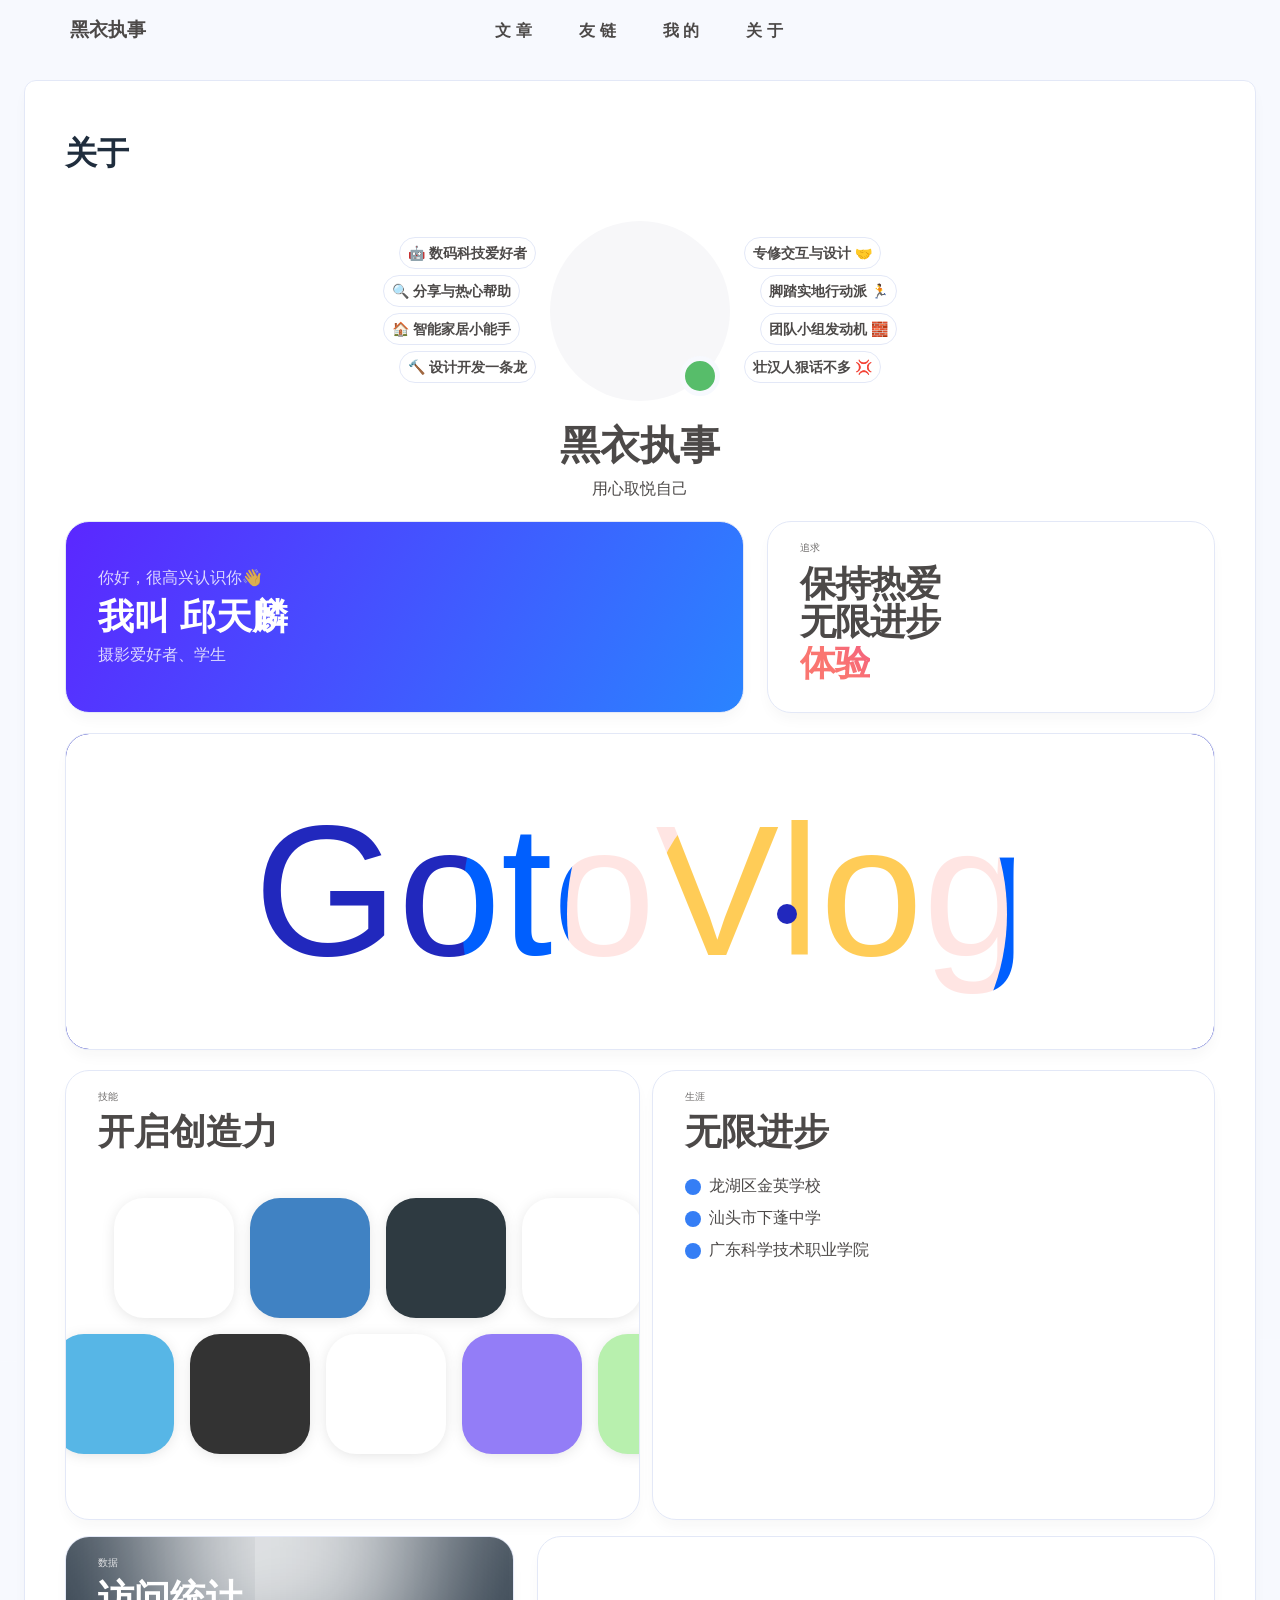
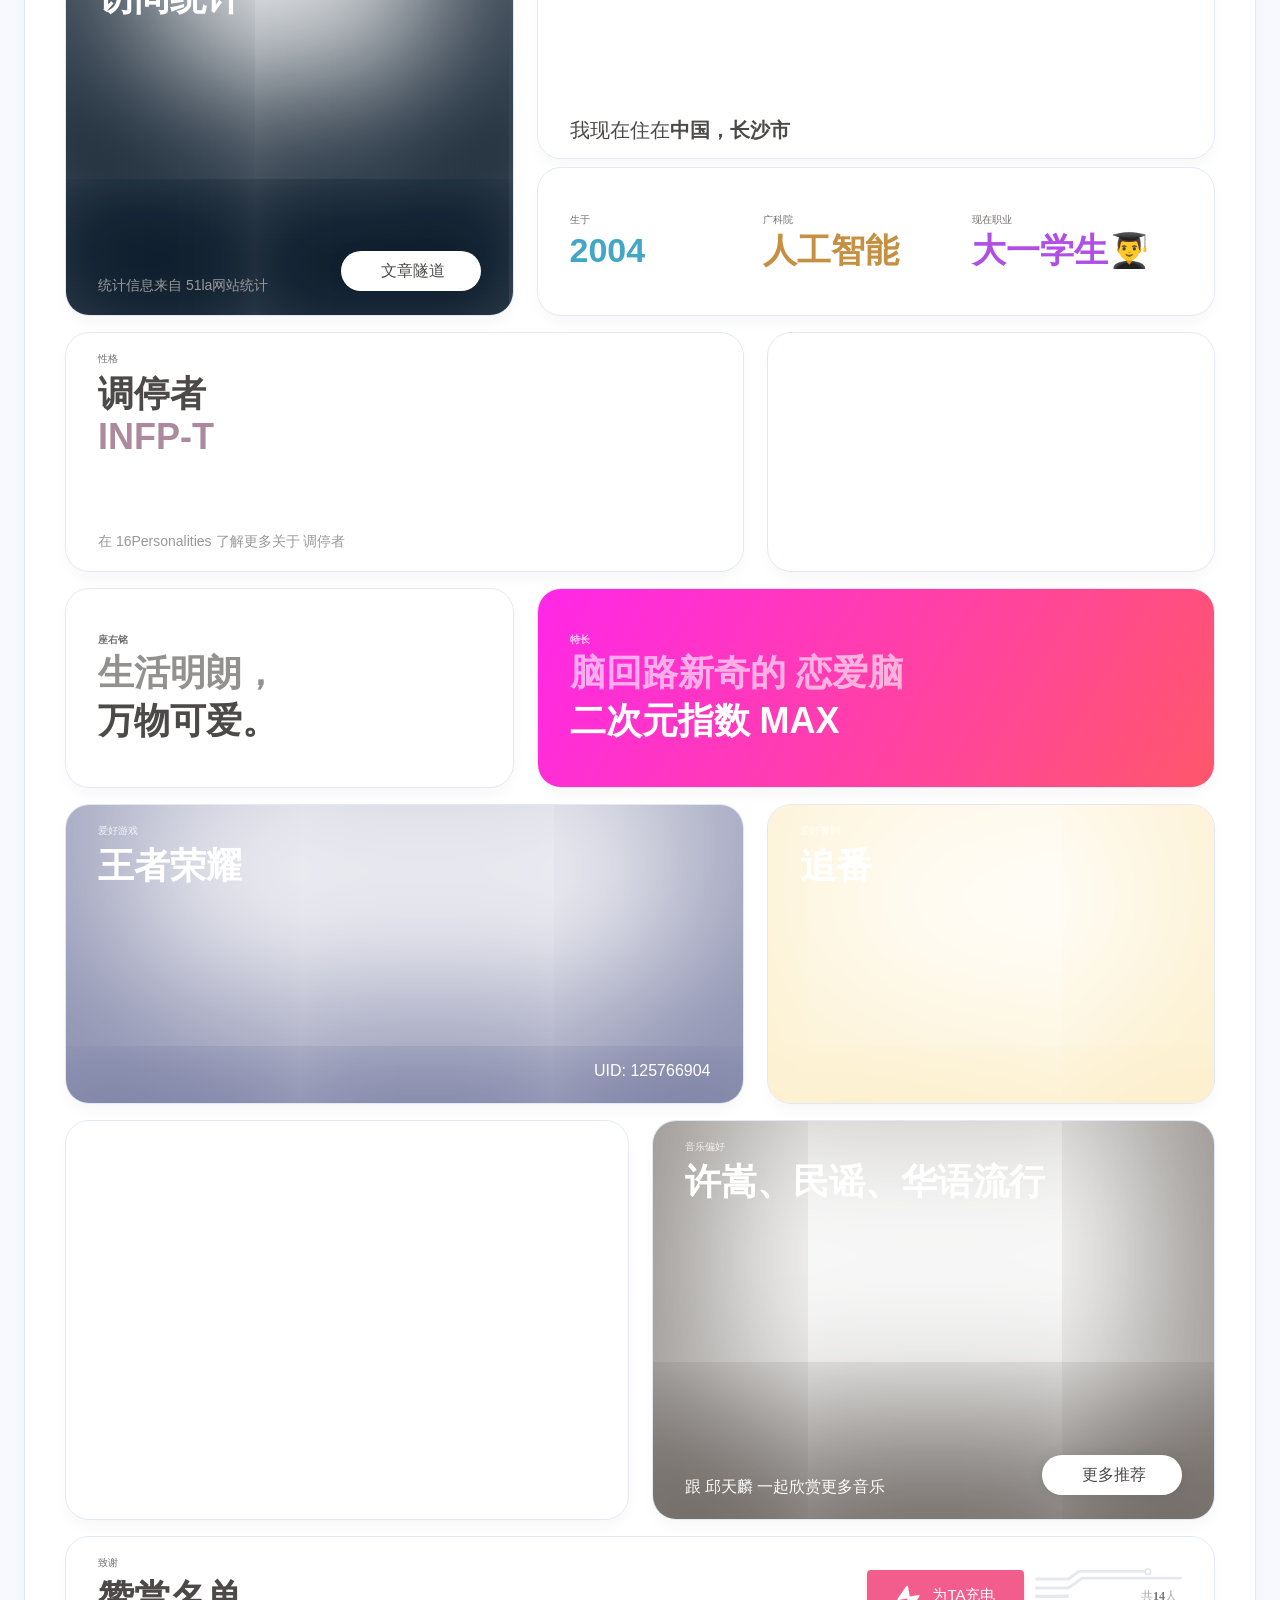
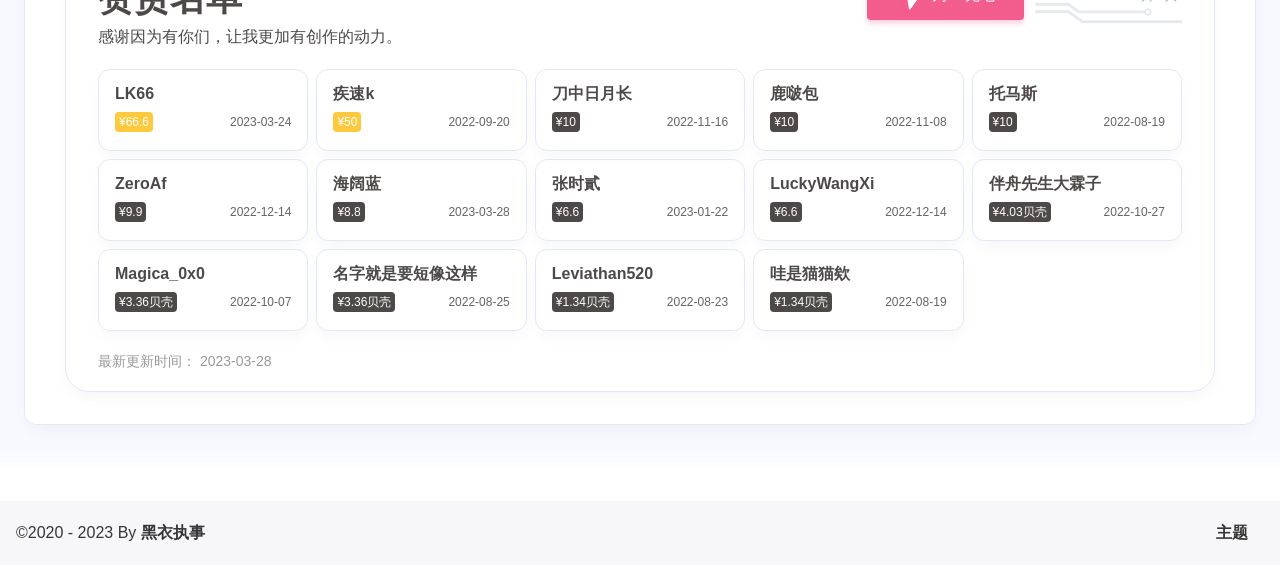
==== commit f6f3933e: "Site updated: 2023-10-17 11:53:00" ====
--- a/about/index.html
+++ b/about/index.html
@@ -1,4 +1,4 @@
-<!DOCTYPE html><html lang="en" data-theme="light"><head><meta charset="UTF-8"><meta http-equiv="X-UA-Compatible" content="IE=edge"><meta name="viewport" content="width=device-width, initial-scale=1.0, user-scalable=no"><title>关于 | 黑衣执事</title><meta name="author" content="黑衣执事"><meta name="copyright" content="黑衣执事"><meta name="format-detection" content="telephone=no"><meta name="theme-color" content="#f7f9fe"><meta name="mobile-web-app-capable" content="yes"><meta name="apple-touch-fullscreen" content="yes"><meta name="apple-mobile-web-app-title" content="关于"><meta name="application-name" content="关于"><meta name="apple-mobile-web-app-capable" content="yes"><meta name="apple-mobile-web-app-status-bar-style" content="#f7f9fe"><meta property="og:type" content="website"><meta property="og:title" content="关于"><meta property="og:url" content="https://github.com/hackdeacon/hackdeacon.github.io.git/about/index.html"><meta property="og:site_name" content="黑衣执事"><meta property="og:description" content="关于"><meta property="og:locale" content="en"><meta property="og:image" content="https://bu.dusays.com/2023/10/11/6526599359456.jpg"><meta property="article:author" content="黑衣执事"><meta property="article:tag"><meta name="twitter:card" content="summary"><meta name="twitter:image" content="https://bu.dusays.com/2023/10/11/6526599359456.jpg"><meta name="description" content="关于"><link rel="shortcut icon" href="/hackdeacon/hackdeacon.github.io.git/favicon.ico"><link rel="canonical" href="https://github.com/hackdeacon/hackdeacon.github.io.git/about/"><link rel="preconnect" href="//cdn.cbd.int"/><meta name="google-site-verification" content="xxx"/><meta name="baidu-site-verification" content="code-xxx"/><meta name="msvalidate.01" content="xxx"/><link rel="stylesheet" href="/hackdeacon/hackdeacon.github.io.git/css/index.css"><link rel="stylesheet" href="https://cdn.cbd.int/node-snackbar@0.1.16/dist/snackbar.min.css" media="print" onload="this.media='all'"><link rel="stylesheet" href="https://cdn.cbd.int/@fancyapps/ui@5.0.20/dist/fancybox/fancybox.css" media="print" onload="this.media='all'"><script>const GLOBAL_CONFIG = {
+<!DOCTYPE html><html lang="en" data-theme="light"><head><meta charset="UTF-8"><meta http-equiv="X-UA-Compatible" content="IE=edge"><meta name="viewport" content="width=device-width, initial-scale=1.0, user-scalable=no"><title>关于 | 黑衣执事</title><meta name="author" content="黑衣执事"><meta name="copyright" content="黑衣执事"><meta name="format-detection" content="telephone=no"><meta name="theme-color" content="#f7f9fe"><meta name="mobile-web-app-capable" content="yes"><meta name="apple-touch-fullscreen" content="yes"><meta name="apple-mobile-web-app-title" content="关于"><meta name="application-name" content="关于"><meta name="apple-mobile-web-app-capable" content="yes"><meta name="apple-mobile-web-app-status-bar-style" content="#f7f9fe"><meta property="og:type" content="website"><meta property="og:title" content="关于"><meta property="og:url" content="http://110.41.159.36/blog/about/index.html"><meta property="og:site_name" content="黑衣执事"><meta property="og:description" content="关于"><meta property="og:locale" content="en"><meta property="og:image" content="https://bu.dusays.com/2023/10/11/6526599359456.jpg"><meta property="article:author" content="黑衣执事"><meta property="article:tag"><meta name="twitter:card" content="summary"><meta name="twitter:image" content="https://bu.dusays.com/2023/10/11/6526599359456.jpg"><meta name="description" content="关于"><link rel="shortcut icon" href="/favicon.ico"><link rel="canonical" href="http://110.41.159.36/blog/about/"><link rel="preconnect" href="//cdn.cbd.int"/><meta name="google-site-verification" content="xxx"/><meta name="baidu-site-verification" content="code-xxx"/><meta name="msvalidate.01" content="xxx"/><link rel="stylesheet" href="/css/index.css"><link rel="stylesheet" href="https://cdn.cbd.int/node-snackbar@0.1.16/dist/snackbar.min.css" media="print" onload="this.media='all'"><link rel="stylesheet" href="https://cdn.cbd.int/@fancyapps/ui@5.0.20/dist/fancybox/fancybox.css" media="print" onload="this.media='all'"><script>const GLOBAL_CONFIG = {
   linkPageTop: undefined,
   peoplecanvas: undefined,
   postHeadAiDescription: {"enable":true,"gptName":"AnZhiYu","mode":"local","switchBtn":false,"btnLink":"https://afdian.net/item/886a79d4db6711eda42a52540025c377","randomNum":3,"basicWordCount":1000,"key":"xxxx","Referer":"https://xx.xx/"},
@@ -7,7 +7,7 @@
   greetingBox: {"enable":true,"default":"晚上好👋","list":[{"greeting":"晚安😴","startTime":0,"endTime":5},{"greeting":"早上好鸭👋, 祝你一天好心情！","startTime":6,"endTime":9},{"greeting":"上午好👋, 状态很好，鼓励一下～","startTime":10,"endTime":10},{"greeting":"11点多啦, 在坚持一下就吃饭啦～","startTime":11,"endTime":11},{"greeting":"午安👋, 宝贝","startTime":12,"endTime":14},{"greeting":"🌈充实的一天辛苦啦！","startTime":14,"endTime":18},{"greeting":"19点喽, 奖励一顿丰盛的大餐吧🍔。","startTime":19,"endTime":19},{"greeting":"晚上好👋, 在属于自己的时间好好放松😌~","startTime":20,"endTime":24}]},
   twikooEnvId: '',
   commentBarrageConfig:undefined,
-  root: '/hackdeacon/hackdeacon.github.io.git/',
+  root: '/',
   preloader: {"source":3},
   friends_vue_info: undefined,
   navMusic: true,
@@ -202,7 +202,7 @@
 if (true) {
   document.addEventListener('pjax:send', () => { preloader.initLoading() })
   document.addEventListener('pjax:complete', () => { preloader.endLoading() })
-}</script><link rel="stylesheet" href="https://cdn.cbd.int/anzhiyu-theme-static@1.1.10/progress_bar/progress_bar.css"/><script async="async" src="https://cdn.cbd.int/pace-js@1.2.4/pace.min.js" data-pace-options="{ &quot;restartOnRequestAfter&quot;:false,&quot;eventLag&quot;:false}"></script><div class="page" id="body-wrap"><header class="not-top-img" id="page-header"><nav id="nav"><div id="nav-group"><span id="blog_name"><div class="back-home-button"><i class="anzhiyufont anzhiyu-icon-grip-vertical"></i><div class="back-menu-list-groups"><div class="back-menu-list-group"><div class="back-menu-list-title">外站</div><div class="back-menu-list"><a class="back-menu-item" target="_blank" rel="noopener" href="https://blog.anheyu.com/" title="bilibili"><img class="back-menu-item-icon" src= "[data-uri]" onerror="this.onerror=null,this.src=&quot;/img/404.jpg&quot;" data-lazy-src="/img/favicon.ico" alt="bilibili"/><span class="back-menu-item-text">bilibili</span></a></div></div><div class="back-menu-list-group"><div class="back-menu-list-title">项目</div><div class="back-menu-list"><a class="back-menu-item" target="_blank" rel="noopener" href="https://image.anheyu.com/" title="安知鱼图床"><img class="back-menu-item-icon" src= "[data-uri]" onerror="this.onerror=null,this.src=&quot;/img/404.jpg&quot;" data-lazy-src="https://image.anheyu.com/favicon.ico" alt="安知鱼图床"/><span class="back-menu-item-text">安知鱼图床</span></a></div></div></div></div><a id="site-name" href="/hackdeacon/hackdeacon.github.io.git/" accesskey="h"><div class="title">黑衣执事</div><i class="anzhiyufont anzhiyu-icon-house-chimney"></i></a></span><div class="mask-name-container"><div id="name-container"><a id="page-name" href="javascript:anzhiyu.scrollToDest(0, 500)">PAGE_NAME</a></div></div><div id="menus"><div class="menus_items"><div class="menus_item"><a class="site-page" href="javascript:void(0);"><span> 文章</span></a><ul class="menus_item_child"><li><a class="site-page child faa-parent animated-hover" href="/hackdeacon/hackdeacon.github.io.git/archives/"><i class="anzhiyufont anzhiyu-icon-box-archive faa-tada" style="font-size: 0.9em;"></i><span> 隧道</span></a></li><li><a class="site-page child faa-parent animated-hover" href="/hackdeacon/hackdeacon.github.io.git/categories/"><i class="anzhiyufont anzhiyu-icon-shapes faa-tada" style="font-size: 0.9em;"></i><span> 分类</span></a></li><li><a class="site-page child faa-parent animated-hover" href="/hackdeacon/hackdeacon.github.io.git/tags/"><i class="anzhiyufont anzhiyu-icon-tags faa-tada" style="font-size: 0.9em;"></i><span> 标签</span></a></li></ul></div><div class="menus_item"><a class="site-page" href="javascript:void(0);"><span> 友链</span></a><ul class="menus_item_child"><li><a class="site-page child faa-parent animated-hover" href="/hackdeacon/hackdeacon.github.io.git/link/"><i class="anzhiyufont anzhiyu-icon-link faa-tada" style="font-size: 0.9em;"></i><span> 友人帐</span></a></li><li><a class="site-page child faa-parent animated-hover" href="/hackdeacon/hackdeacon.github.io.git/fcircle/"><i class="anzhiyufont anzhiyu-icon-artstation faa-tada" style="font-size: 0.9em;"></i><span> 朋友圈</span></a></li><li><a class="site-page child faa-parent animated-hover" href="/hackdeacon/hackdeacon.github.io.git/comments/"><i class="anzhiyufont anzhiyu-icon-envelope faa-tada" style="font-size: 0.9em;"></i><span> 留言板</span></a></li></ul></div><div class="menus_item"><a class="site-page" href="javascript:void(0);"><span> 我的</span></a><ul class="menus_item_child"><li><a class="site-page child faa-parent animated-hover" href="/hackdeacon/hackdeacon.github.io.git/music/"><i class="anzhiyufont anzhiyu-icon-music faa-tada" style="font-size: 0.9em;"></i><span> 音乐馆</span></a></li><li><a class="site-page child faa-parent animated-hover" href="/hackdeacon/hackdeacon.github.io.git/bangumis/"><i class="anzhiyufont anzhiyu-icon-bilibili faa-tada" style="font-size: 0.9em;"></i><span> 追番页</span></a></li><li><a class="site-page child faa-parent animated-hover" href="/hackdeacon/hackdeacon.github.io.git/album/"><i class="anzhiyufont anzhiyu-icon-images faa-tada" style="font-size: 0.9em;"></i><span> 相册集</span></a></li><li><a class="site-page child faa-parent animated-hover" href="/hackdeacon/hackdeacon.github.io.git/air-conditioner/"><i class="anzhiyufont anzhiyu-icon-fan faa-tada" style="font-size: 0.9em;"></i><span> 小空调</span></a></li></ul></div><div class="menus_item"><a class="site-page" href="javascript:void(0);"><span> 关于</span></a><ul class="menus_item_child"><li><a class="site-page child faa-parent animated-hover" href="/hackdeacon/hackdeacon.github.io.git/about/"><i class="anzhiyufont anzhiyu-icon-paper-plane faa-tada" style="font-size: 0.9em;"></i><span> 关于本人</span></a></li><li><a class="site-page child faa-parent animated-hover" href="/hackdeacon/hackdeacon.github.io.git/essay/"><i class="anzhiyufont anzhiyu-icon-lightbulb faa-tada" style="font-size: 0.9em;"></i><span> 闲言碎语</span></a></li><li><a class="site-page child faa-parent animated-hover" href="javascript:toRandomPost()"><i class="anzhiyufont anzhiyu-icon-shoe-prints1 faa-tada" style="font-size: 0.9em;"></i><span> 随便逛逛</span></a></li><li><a class="site-page child faa-parent animated-hover" href="/hackdeacon/hackdeacon.github.io.git/equipment/"><i class="anzhiyufont anzhiyu-icon-dice-d20 faa-tada" style="font-size: 0.9em;"></i><span> 我的装备</span></a></li></ul></div></div></div><div id="nav-right"><div class="nav-button" id="randomPost_button"><a class="site-page" onclick="toRandomPost()" title="随机前往一个文章" href="javascript:void(0);"><i class="anzhiyufont anzhiyu-icon-dice"></i></a></div><input id="center-console" type="checkbox"/><div class="nav-button" id="nav-totop"><a class="totopbtn" href="javascript:void(0);"><i class="anzhiyufont anzhiyu-icon-arrow-up"></i><span id="percent" onclick="anzhiyu.scrollToDest(0,500)">0</span></a></div><div id="toggle-menu"><a class="site-page" href="javascript:void(0);" title="切换"><i class="anzhiyufont anzhiyu-icon-bars"></i></a></div></div></div></nav></header><main id="blog-container"><div class="layout hide-aside" id="content-inner"><div id="page"><h1 class="page-title">关于</h1><div id="about-page"><div class="author-box"><div class="author-tag-left"><span class="author-tag">🤖️ 数码科技爱好者</span><span class="author-tag">🔍 分享与热心帮助</span><span class="author-tag">🏠 智能家居小能手</span><span class="author-tag">🔨 设计开发一条龙</span></div><div class="author-img"><img class="no-lightbox" src= "[data-uri]" onerror="this.onerror=null,this.src=&quot;/img/404.jpg&quot;" data-lazy-src="https://bu.dusays.com/2023/10/11/6526599359456.jpg" onerror="this.onerror=null;this.src='/hackdeacon/hackdeacon.github.io.git/img/friend_404.gif'" alt="avatar"></div><div class="author-tag-right"><span class="author-tag">专修交互与设计 🤝</span><span class="author-tag">脚踏实地行动派 🏃</span><span class="author-tag">团队小组发动机 🧱</span><span class="author-tag">壮汉人狠话不多 💢</span></div></div><p class="p center logo large">黑衣执事</p><p class="p center small">用心取悦自己</p><div class="author-content"><div class="author-content-item myInfoAndSayHello"><div class="title1">你好，很高兴认识你👋</div><div class="title2">我叫 <span class="inline-word">邱天麟</span></div><div class="title1">摄影爱好者、学生</div></div><div class="aboutsiteTips author-content-item"><div class="author-content-item-tips">追求</div><h2>保持热爱<br>无限进步<div class="mask"><span class="first-tips">学习</span><span>生活</span><span data-up>程序</span> <span data-show>体验</span></div></h2></div></div><div class="hello-about"><div class="cursor" style="translate:none;rotate:none;scale:none;transform:translate(721px,180px)"></div><div class="shapes"><div class="shape shape-1" style="translate:none;rotate:none;scale:none;transform:translate(721px,180px)"></div><div class="shape shape-2" style="translate:none;rotate:none;scale:none;transform:translate(721px,180px)"></div><div class="shape shape-3" style="translate:none;rotate:none;scale:none;transform:translate(721px,180px)"></div></div><div class="content"><h1>GotoVlog</h1></div></div><div class="author-content"><div class="author-content-item skills"><div class="card-content"><div class="author-content-item-tips">技能</div><span class="author-content-item-title">开启创造力</span><div class="skills-style-group"><div id="skills-tags-group-all"><div class="tags-group-wrapper"><div class="tags-group-icon-pair"><div class="tags-group-icon" style="background: #fff"><img class="no-lightbox" title="Java" src= "[data-uri]" onerror="this.onerror=null,this.src=&quot;/img/404.jpg&quot;" data-lazy-src="https://bu.dusays.com/2023/04/09/643293b1184e9.jpg" size="60px" alt="Java"></div><div class="tags-group-icon" style="background: #57b6e6"><img class="no-lightbox" title="Docker" src= "[data-uri]" onerror="this.onerror=null,this.src=&quot;/img/404.jpg&quot;" data-lazy-src="https://bu.dusays.com/2023/04/09/643293b0f0abe.png" size="60px" alt="Docker"></div></div><div class="tags-group-icon-pair"><div class="tags-group-icon" style="background: #4082c3"><img class="no-lightbox" title="Photoshop" src= "[data-uri]" onerror="this.onerror=null,this.src=&quot;/img/404.jpg&quot;" data-lazy-src="https://bu.dusays.com/2022/12/15/639aa3a5c240e.png" size="60px" alt="Photoshop"></div><div class="tags-group-icon" style="background: #333"><img class="no-lightbox" title="Node" src= "[data-uri]" onerror="this.onerror=null,this.src=&quot;/img/404.jpg&quot;" data-lazy-src="https://npm.elemecdn.com/anzhiyu-blog@2.1.1/img/svg/node-logo.svg" size="60px" alt="Node"></div></div><div class="tags-group-icon-pair"><div class="tags-group-icon" style="background: #2e3a41"><img class="no-lightbox" title="Webpack" src= "[data-uri]" onerror="this.onerror=null,this.src=&quot;/img/404.jpg&quot;" data-lazy-src="https://bu.dusays.com/2023/04/09/643293b68026c.png" size="60px" alt="Webpack"></div><div class="tags-group-icon" style="background: #fff"><img class="no-lightbox" title="Pinia" src= "[data-uri]" onerror="this.onerror=null,this.src=&quot;/img/404.jpg&quot;" data-lazy-src="https://npm.elemecdn.com/anzhiyu-blog@2.0.8/img/svg/pinia-logo.svg" size="60px" alt="Pinia"></div></div><div class="tags-group-icon-pair"><div class="tags-group-icon" style="background: #fff"><img class="no-lightbox" title="Python" src= "[data-uri]" onerror="this.onerror=null,this.src=&quot;/img/404.jpg&quot;" data-lazy-src="https://bu.dusays.com/2023/04/09/643293b1230f7.png" size="60px" alt="Python"></div><div class="tags-group-icon" style="background: #937df7"><img class="no-lightbox" title="Vite" src= "[data-uri]" onerror="this.onerror=null,this.src=&quot;/img/404.jpg&quot;" data-lazy-src="https://npm.elemecdn.com/anzhiyu-blog@2.0.8/img/svg/vite-logo.svg" size="60px" alt="Vite"></div></div><div class="tags-group-icon-pair"><div class="tags-group-icon" style="background: #4499e4"><img class="no-lightbox" title="Flutter" src= "[data-uri]" onerror="this.onerror=null,this.src=&quot;/img/404.jpg&quot;" data-lazy-src="https://bu.dusays.com/2023/04/09/643293b1055c2.png" size="60px" alt="Flutter"></div><div class="tags-group-icon" style="background: #b8f0ae"><img class="no-lightbox" title="Vue" src= "[data-uri]" onerror="this.onerror=null,this.src=&quot;/img/404.jpg&quot;" data-lazy-src="https://bu.dusays.com/2023/04/09/643293b6788bd.png" size="60px" alt="Vue"></div></div><div class="tags-group-icon-pair"><div class="tags-group-icon" style="background: #222"><img class="no-lightbox" title="React" src= "[data-uri]" onerror="this.onerror=null,this.src=&quot;/img/404.jpg&quot;" data-lazy-src="[data-uri]" size="60px" alt="React"></div><div class="tags-group-icon" style="background: #2c51db"><img class="no-lightbox" title="CSS3" src= "[data-uri]" onerror="this.onerror=null,this.src=&quot;/img/404.jpg&quot;" data-lazy-src="https://bu.dusays.com/2022/12/15/639aa3a5c251e.png" size="60px" alt="CSS3"></div></div><div class="tags-group-icon-pair"><div class="tags-group-icon" style="background: #f7cb4f"><img class="no-lightbox" title="JS" src= "[data-uri]" onerror="this.onerror=null,this.src=&quot;/img/404.jpg&quot;" data-lazy-src="https://bu.dusays.com/2023/04/09/643293b121f02.png" size="60px" alt="JS"></div><div class="tags-group-icon" style="background: #e9572b"><img class="no-lightbox" title="HTML" src= "[data-uri]" onerror="this.onerror=null,this.src=&quot;/img/404.jpg&quot;" data-lazy-src="https://bu.dusays.com/2022/12/15/639aa3a5c241c.png" size="60px" alt="HTML"></div></div><div class="tags-group-icon-pair"><div class="tags-group-icon" style="background: #df5b40"><img class="no-lightbox" title="Git" src= "[data-uri]" onerror="this.onerror=null,this.src=&quot;/img/404.jpg&quot;" data-lazy-src="https://bu.dusays.com/2023/04/09/643293b10ccdd.webp" size="60px" alt="Git"></div><div class="tags-group-icon" style="background: #e65164"><img class="no-lightbox" title="Apifox" src= "[data-uri]" onerror="this.onerror=null,this.src=&quot;/img/404.jpg&quot;" data-lazy-src="https://bu.dusays.com/2022/11/19/6378d6458c6b6.png" size="60px" alt="Apifox"></div></div><div class="tags-group-icon-pair"><div class="tags-group-icon" style="background: #fff"><img class="no-lightbox" title="Java" src= "[data-uri]" onerror="this.onerror=null,this.src=&quot;/img/404.jpg&quot;" data-lazy-src="https://bu.dusays.com/2023/04/09/643293b1184e9.jpg" size="60px" alt="Java"></div><div class="tags-group-icon" style="background: #57b6e6"><img class="no-lightbox" title="Docker" src= "[data-uri]" onerror="this.onerror=null,this.src=&quot;/img/404.jpg&quot;" data-lazy-src="https://bu.dusays.com/2023/04/09/643293b0f0abe.png" size="60px" alt="Docker"></div></div><div class="tags-group-icon-pair"><div class="tags-group-icon" style="background: #4082c3"><img class="no-lightbox" title="Photoshop" src= "[data-uri]" onerror="this.onerror=null,this.src=&quot;/img/404.jpg&quot;" data-lazy-src="https://bu.dusays.com/2022/12/15/639aa3a5c240e.png" size="60px" alt="Photoshop"></div><div class="tags-group-icon" style="background: #333"><img class="no-lightbox" title="Node" src= "[data-uri]" onerror="this.onerror=null,this.src=&quot;/img/404.jpg&quot;" data-lazy-src="https://npm.elemecdn.com/anzhiyu-blog@2.1.1/img/svg/node-logo.svg" size="60px" alt="Node"></div></div><div class="tags-group-icon-pair"><div class="tags-group-icon" style="background: #2e3a41"><img class="no-lightbox" title="Webpack" src= "[data-uri]" onerror="this.onerror=null,this.src=&quot;/img/404.jpg&quot;" data-lazy-src="https://bu.dusays.com/2023/04/09/643293b68026c.png" size="60px" alt="Webpack"></div><div class="tags-group-icon" style="background: #fff"><img class="no-lightbox" title="Pinia" src= "[data-uri]" onerror="this.onerror=null,this.src=&quot;/img/404.jpg&quot;" data-lazy-src="https://npm.elemecdn.com/anzhiyu-blog@2.0.8/img/svg/pinia-logo.svg" size="60px" alt="Pinia"></div></div><div class="tags-group-icon-pair"><div class="tags-group-icon" style="background: #fff"><img class="no-lightbox" title="Python" src= "[data-uri]" onerror="this.onerror=null,this.src=&quot;/img/404.jpg&quot;" data-lazy-src="https://bu.dusays.com/2023/04/09/643293b1230f7.png" size="60px" alt="Python"></div><div class="tags-group-icon" style="background: #937df7"><img class="no-lightbox" title="Vite" src= "[data-uri]" onerror="this.onerror=null,this.src=&quot;/img/404.jpg&quot;" data-lazy-src="https://npm.elemecdn.com/anzhiyu-blog@2.0.8/img/svg/vite-logo.svg" size="60px" alt="Vite"></div></div><div class="tags-group-icon-pair"><div class="tags-group-icon" style="background: #4499e4"><img class="no-lightbox" title="Flutter" src= "[data-uri]" onerror="this.onerror=null,this.src=&quot;/img/404.jpg&quot;" data-lazy-src="https://bu.dusays.com/2023/04/09/643293b1055c2.png" size="60px" alt="Flutter"></div><div class="tags-group-icon" style="background: #b8f0ae"><img class="no-lightbox" title="Vue" src= "[data-uri]" onerror="this.onerror=null,this.src=&quot;/img/404.jpg&quot;" data-lazy-src="https://bu.dusays.com/2023/04/09/643293b6788bd.png" size="60px" alt="Vue"></div></div><div class="tags-group-icon-pair"><div class="tags-group-icon" style="background: #222"><img class="no-lightbox" title="React" src= "[data-uri]" onerror="this.onerror=null,this.src=&quot;/img/404.jpg&quot;" data-lazy-src="[data-uri]" size="60px" alt="React"></div><div class="tags-group-icon" style="background: #2c51db"><img class="no-lightbox" title="CSS3" src= "[data-uri]" onerror="this.onerror=null,this.src=&quot;/img/404.jpg&quot;" data-lazy-src="https://bu.dusays.com/2022/12/15/639aa3a5c251e.png" size="60px" alt="CSS3"></div></div><div class="tags-group-icon-pair"><div class="tags-group-icon" style="background: #f7cb4f"><img class="no-lightbox" title="JS" src= "[data-uri]" onerror="this.onerror=null,this.src=&quot;/img/404.jpg&quot;" data-lazy-src="https://bu.dusays.com/2023/04/09/643293b121f02.png" size="60px" alt="JS"></div><div class="tags-group-icon" style="background: #e9572b"><img class="no-lightbox" title="HTML" src= "[data-uri]" onerror="this.onerror=null,this.src=&quot;/img/404.jpg&quot;" data-lazy-src="https://bu.dusays.com/2022/12/15/639aa3a5c241c.png" size="60px" alt="HTML"></div></div><div class="tags-group-icon-pair"><div class="tags-group-icon" style="background: #df5b40"><img class="no-lightbox" title="Git" src= "[data-uri]" onerror="this.onerror=null,this.src=&quot;/img/404.jpg&quot;" data-lazy-src="https://bu.dusays.com/2023/04/09/643293b10ccdd.webp" size="60px" alt="Git"></div><div class="tags-group-icon" style="background: #e65164"><img class="no-lightbox" title="Apifox" src= "[data-uri]" onerror="this.onerror=null,this.src=&quot;/img/404.jpg&quot;" data-lazy-src="https://bu.dusays.com/2022/11/19/6378d6458c6b6.png" size="60px" alt="Apifox"></div></div></div></div><div class="skills-list"><div class="skill-info"><div class="skill-icon" style="background: #fff"><img class="no-lightbox" title="Java" src= "[data-uri]" onerror="this.onerror=null,this.src=&quot;/img/404.jpg&quot;" data-lazy-src="https://bu.dusays.com/2023/04/09/643293b1184e9.jpg" alt="Java"></div><div class="skill-name"><span>Java</span></div></div><div class="skill-info"><div class="skill-icon" style="background: #57b6e6"><img class="no-lightbox" title="Docker" src= "[data-uri]" onerror="this.onerror=null,this.src=&quot;/img/404.jpg&quot;" data-lazy-src="https://bu.dusays.com/2023/04/09/643293b0f0abe.png" alt="Docker"></div><div class="skill-name"><span>Docker</span></div></div><div class="skill-info"><div class="skill-icon" style="background: #4082c3"><img class="no-lightbox" title="Photoshop" src= "[data-uri]" onerror="this.onerror=null,this.src=&quot;/img/404.jpg&quot;" data-lazy-src="https://bu.dusays.com/2022/12/15/639aa3a5c240e.png" alt="Photoshop"></div><div class="skill-name"><span>Photoshop</span></div></div><div class="skill-info"><div class="skill-icon" style="background: #333"><img class="no-lightbox" title="Node" src= "[data-uri]" onerror="this.onerror=null,this.src=&quot;/img/404.jpg&quot;" data-lazy-src="https://npm.elemecdn.com/anzhiyu-blog@2.1.1/img/svg/node-logo.svg" alt="Node"></div><div class="skill-name"><span>Node</span></div></div><div class="skill-info"><div class="skill-icon" style="background: #2e3a41"><img class="no-lightbox" title="Webpack" src= "[data-uri]" onerror="this.onerror=null,this.src=&quot;/img/404.jpg&quot;" data-lazy-src="https://bu.dusays.com/2023/04/09/643293b68026c.png" alt="Webpack"></div><div class="skill-name"><span>Webpack</span></div></div><div class="skill-info"><div class="skill-icon" style="background: #fff"><img class="no-lightbox" title="Pinia" src= "[data-uri]" onerror="this.onerror=null,this.src=&quot;/img/404.jpg&quot;" data-lazy-src="https://npm.elemecdn.com/anzhiyu-blog@2.0.8/img/svg/pinia-logo.svg" alt="Pinia"></div><div class="skill-name"><span>Pinia</span></div></div><div class="skill-info"><div class="skill-icon" style="background: #fff"><img class="no-lightbox" title="Python" src= "[data-uri]" onerror="this.onerror=null,this.src=&quot;/img/404.jpg&quot;" data-lazy-src="https://bu.dusays.com/2023/04/09/643293b1230f7.png" alt="Python"></div><div class="skill-name"><span>Python</span></div></div><div class="skill-info"><div class="skill-icon" style="background: #937df7"><img class="no-lightbox" title="Vite" src= "[data-uri]" onerror="this.onerror=null,this.src=&quot;/img/404.jpg&quot;" data-lazy-src="https://npm.elemecdn.com/anzhiyu-blog@2.0.8/img/svg/vite-logo.svg" alt="Vite"></div><div class="skill-name"><span>Vite</span></div></div><div class="skill-info"><div class="skill-icon" style="background: #4499e4"><img class="no-lightbox" title="Flutter" src= "[data-uri]" onerror="this.onerror=null,this.src=&quot;/img/404.jpg&quot;" data-lazy-src="https://bu.dusays.com/2023/04/09/643293b1055c2.png" alt="Flutter"></div><div class="skill-name"><span>Flutter</span></div></div><div class="skill-info"><div class="skill-icon" style="background: #b8f0ae"><img class="no-lightbox" title="Vue" src= "[data-uri]" onerror="this.onerror=null,this.src=&quot;/img/404.jpg&quot;" data-lazy-src="https://bu.dusays.com/2023/04/09/643293b6788bd.png" alt="Vue"></div><div class="skill-name"><span>Vue</span></div></div><div class="skill-info"><div class="skill-icon" style="background: #222"><img class="no-lightbox" title="React" src= "[data-uri]" onerror="this.onerror=null,this.src=&quot;/img/404.jpg&quot;" data-lazy-src="[data-uri]" alt="React"></div><div class="skill-name"><span>React</span></div></div><div class="skill-info"><div class="skill-icon" style="background: #2c51db"><img class="no-lightbox" title="CSS3" src= "[data-uri]" onerror="this.onerror=null,this.src=&quot;/img/404.jpg&quot;" data-lazy-src="https://bu.dusays.com/2022/12/15/639aa3a5c251e.png" alt="CSS3"></div><div class="skill-name"><span>CSS3</span></div></div><div class="skill-info"><div class="skill-icon" style="background: #f7cb4f"><img class="no-lightbox" title="JS" src= "[data-uri]" onerror="this.onerror=null,this.src=&quot;/img/404.jpg&quot;" data-lazy-src="https://bu.dusays.com/2023/04/09/643293b121f02.png" alt="JS"></div><div class="skill-name"><span>JS</span></div></div><div class="skill-info"><div class="skill-icon" style="background: #e9572b"><img class="no-lightbox" title="HTML" src= "[data-uri]" onerror="this.onerror=null,this.src=&quot;/img/404.jpg&quot;" data-lazy-src="https://bu.dusays.com/2022/12/15/639aa3a5c241c.png" alt="HTML"></div><div class="skill-name"><span>HTML</span></div></div><div class="skill-info"><div class="skill-icon" style="background: #df5b40"><img class="no-lightbox" title="Git" src= "[data-uri]" onerror="this.onerror=null,this.src=&quot;/img/404.jpg&quot;" data-lazy-src="https://bu.dusays.com/2023/04/09/643293b10ccdd.webp" alt="Git"></div><div class="skill-name"><span>Git</span></div></div><div class="skill-info"><div class="skill-icon" style="background: #e65164"><img class="no-lightbox" title="Apifox" src= "[data-uri]" onerror="this.onerror=null,this.src=&quot;/img/404.jpg&quot;" data-lazy-src="https://bu.dusays.com/2022/11/19/6378d6458c6b6.png" alt="Apifox"></div><div class="skill-name"><span>Apifox</span></div></div><div class="etc">...</div></div></div></div></div><div class="author-content-item careers"><div class="card-content"><div class="author-content-item-tips">生涯</div><span class="author-content-item-title">无限进步</span><div class="careers-group"><div class="career-item"><div class="circle" style="background:#357ef5"></div><div class="name">龙湖区金英学校</div></div><div class="career-item"><div class="circle" style="background:#357ef5"></div><div class="name">汕头市下蓬中学</div></div><div class="career-item"><div class="circle" style="background:#357ef5"></div><div class="name">广东科学技术职业学院</div></div></div><img class="author-content-img no-lightbox" alt="生涯" src= "[data-uri]" onerror="this.onerror=null,this.src=&quot;/img/404.jpg&quot;" data-lazy-src="https://bu.dusays.com/2023/04/21/644287166329b.png" onerror="this.onerror=null;this.src='/hackdeacon/hackdeacon.github.io.git/img/friend_404.gif'"></div></div></div><div class="author-content"><div class="about-statistic author-content-item" style="background: url(https://bu.dusays.com/2023/05/01/644f4b037b930.jpg) top / cover no-repeat;"><div class="card-content"><div class="author-content-item-tips">数据</div><span class="author-content-item-title">访问统计</span><div id="statistic"></div><div class="post-tips">统计信息来自 <a href="https://invite.51.la/1NzKqTeb?target=V6" target="_blank" rel="noopener nofollow">51la网站统计</a></div><div class="banner-button-group"><a class="banner-button" onclick="pjax.loadUrl(&quot;/archives&quot;)"><i class="anzhiyufont anzhiyu-icon-arrow-circle-right"></i> <span class="banner-button-text">文章隧道</span></a></div></div></div><div class="author-content-item-group column mapAndInfo"><style>.author-content-item.map {
+}</script><link rel="stylesheet" href="https://cdn.cbd.int/anzhiyu-theme-static@1.1.10/progress_bar/progress_bar.css"/><script async="async" src="https://cdn.cbd.int/pace-js@1.2.4/pace.min.js" data-pace-options="{ &quot;restartOnRequestAfter&quot;:false,&quot;eventLag&quot;:false}"></script><div class="page" id="body-wrap"><header class="not-top-img" id="page-header"><nav id="nav"><div id="nav-group"><span id="blog_name"><div class="back-home-button"><i class="anzhiyufont anzhiyu-icon-grip-vertical"></i><div class="back-menu-list-groups"><div class="back-menu-list-group"><div class="back-menu-list-title">外站</div><div class="back-menu-list"><a class="back-menu-item" target="_blank" rel="noopener" href="https://blog.anheyu.com/" title="bilibili"><img class="back-menu-item-icon" src= "[data-uri]" onerror="this.onerror=null,this.src=&quot;/img/404.jpg&quot;" data-lazy-src="/img/favicon.ico" alt="bilibili"/><span class="back-menu-item-text">bilibili</span></a></div></div><div class="back-menu-list-group"><div class="back-menu-list-title">项目</div><div class="back-menu-list"><a class="back-menu-item" target="_blank" rel="noopener" href="https://image.anheyu.com/" title="安知鱼图床"><img class="back-menu-item-icon" src= "[data-uri]" onerror="this.onerror=null,this.src=&quot;/img/404.jpg&quot;" data-lazy-src="https://image.anheyu.com/favicon.ico" alt="安知鱼图床"/><span class="back-menu-item-text">安知鱼图床</span></a></div></div></div></div><a id="site-name" href="/" accesskey="h"><div class="title">黑衣执事</div><i class="anzhiyufont anzhiyu-icon-house-chimney"></i></a></span><div class="mask-name-container"><div id="name-container"><a id="page-name" href="javascript:anzhiyu.scrollToDest(0, 500)">PAGE_NAME</a></div></div><div id="menus"><div class="menus_items"><div class="menus_item"><a class="site-page" href="javascript:void(0);"><span> 文章</span></a><ul class="menus_item_child"><li><a class="site-page child faa-parent animated-hover" href="/archives/"><i class="anzhiyufont anzhiyu-icon-box-archive faa-tada" style="font-size: 0.9em;"></i><span> 隧道</span></a></li><li><a class="site-page child faa-parent animated-hover" href="/categories/"><i class="anzhiyufont anzhiyu-icon-shapes faa-tada" style="font-size: 0.9em;"></i><span> 分类</span></a></li><li><a class="site-page child faa-parent animated-hover" href="/tags/"><i class="anzhiyufont anzhiyu-icon-tags faa-tada" style="font-size: 0.9em;"></i><span> 标签</span></a></li></ul></div><div class="menus_item"><a class="site-page" href="javascript:void(0);"><span> 友链</span></a><ul class="menus_item_child"><li><a class="site-page child faa-parent animated-hover" href="/link/"><i class="anzhiyufont anzhiyu-icon-link faa-tada" style="font-size: 0.9em;"></i><span> 友人帐</span></a></li><li><a class="site-page child faa-parent animated-hover" href="/fcircle/"><i class="anzhiyufont anzhiyu-icon-artstation faa-tada" style="font-size: 0.9em;"></i><span> 朋友圈</span></a></li><li><a class="site-page child faa-parent animated-hover" href="/comments/"><i class="anzhiyufont anzhiyu-icon-envelope faa-tada" style="font-size: 0.9em;"></i><span> 留言板</span></a></li></ul></div><div class="menus_item"><a class="site-page" href="javascript:void(0);"><span> 我的</span></a><ul class="menus_item_child"><li><a class="site-page child faa-parent animated-hover" href="/music/"><i class="anzhiyufont anzhiyu-icon-music faa-tada" style="font-size: 0.9em;"></i><span> 音乐馆</span></a></li><li><a class="site-page child faa-parent animated-hover" href="/bangumis/"><i class="anzhiyufont anzhiyu-icon-bilibili faa-tada" style="font-size: 0.9em;"></i><span> 追番页</span></a></li><li><a class="site-page child faa-parent animated-hover" href="/album/"><i class="anzhiyufont anzhiyu-icon-images faa-tada" style="font-size: 0.9em;"></i><span> 相册集</span></a></li><li><a class="site-page child faa-parent animated-hover" href="/air-conditioner/"><i class="anzhiyufont anzhiyu-icon-fan faa-tada" style="font-size: 0.9em;"></i><span> 小空调</span></a></li></ul></div><div class="menus_item"><a class="site-page" href="javascript:void(0);"><span> 关于</span></a><ul class="menus_item_child"><li><a class="site-page child faa-parent animated-hover" href="/about/"><i class="anzhiyufont anzhiyu-icon-paper-plane faa-tada" style="font-size: 0.9em;"></i><span> 关于本人</span></a></li><li><a class="site-page child faa-parent animated-hover" href="/essay/"><i class="anzhiyufont anzhiyu-icon-lightbulb faa-tada" style="font-size: 0.9em;"></i><span> 闲言碎语</span></a></li><li><a class="site-page child faa-parent animated-hover" href="javascript:toRandomPost()"><i class="anzhiyufont anzhiyu-icon-shoe-prints1 faa-tada" style="font-size: 0.9em;"></i><span> 随便逛逛</span></a></li><li><a class="site-page child faa-parent animated-hover" href="/equipment/"><i class="anzhiyufont anzhiyu-icon-dice-d20 faa-tada" style="font-size: 0.9em;"></i><span> 我的装备</span></a></li></ul></div></div></div><div id="nav-right"><div class="nav-button" id="randomPost_button"><a class="site-page" onclick="toRandomPost()" title="随机前往一个文章" href="javascript:void(0);"><i class="anzhiyufont anzhiyu-icon-dice"></i></a></div><input id="center-console" type="checkbox"/><div class="nav-button" id="nav-totop"><a class="totopbtn" href="javascript:void(0);"><i class="anzhiyufont anzhiyu-icon-arrow-up"></i><span id="percent" onclick="anzhiyu.scrollToDest(0,500)">0</span></a></div><div id="toggle-menu"><a class="site-page" href="javascript:void(0);" title="切换"><i class="anzhiyufont anzhiyu-icon-bars"></i></a></div></div></div></nav></header><main id="blog-container"><div class="layout hide-aside" id="content-inner"><div id="page"><h1 class="page-title">关于</h1><div id="about-page"><div class="author-box"><div class="author-tag-left"><span class="author-tag">🤖️ 数码科技爱好者</span><span class="author-tag">🔍 分享与热心帮助</span><span class="author-tag">🏠 智能家居小能手</span><span class="author-tag">🔨 设计开发一条龙</span></div><div class="author-img"><img class="no-lightbox" src= "[data-uri]" onerror="this.onerror=null,this.src=&quot;/img/404.jpg&quot;" data-lazy-src="https://bu.dusays.com/2023/10/11/6526599359456.jpg" onerror="this.onerror=null;this.src='/img/friend_404.gif'" alt="avatar"></div><div class="author-tag-right"><span class="author-tag">专修交互与设计 🤝</span><span class="author-tag">脚踏实地行动派 🏃</span><span class="author-tag">团队小组发动机 🧱</span><span class="author-tag">壮汉人狠话不多 💢</span></div></div><p class="p center logo large">黑衣执事</p><p class="p center small">用心取悦自己</p><div class="author-content"><div class="author-content-item myInfoAndSayHello"><div class="title1">你好，很高兴认识你👋</div><div class="title2">我叫 <span class="inline-word">邱天麟</span></div><div class="title1">摄影爱好者、学生</div></div><div class="aboutsiteTips author-content-item"><div class="author-content-item-tips">追求</div><h2>保持热爱<br>无限进步<div class="mask"><span class="first-tips">学习</span><span>生活</span><span data-up>程序</span> <span data-show>体验</span></div></h2></div></div><div class="hello-about"><div class="cursor" style="translate:none;rotate:none;scale:none;transform:translate(721px,180px)"></div><div class="shapes"><div class="shape shape-1" style="translate:none;rotate:none;scale:none;transform:translate(721px,180px)"></div><div class="shape shape-2" style="translate:none;rotate:none;scale:none;transform:translate(721px,180px)"></div><div class="shape shape-3" style="translate:none;rotate:none;scale:none;transform:translate(721px,180px)"></div></div><div class="content"><h1>GotoVlog</h1></div></div><div class="author-content"><div class="author-content-item skills"><div class="card-content"><div class="author-content-item-tips">技能</div><span class="author-content-item-title">开启创造力</span><div class="skills-style-group"><div id="skills-tags-group-all"><div class="tags-group-wrapper"><div class="tags-group-icon-pair"><div class="tags-group-icon" style="background: #fff"><img class="no-lightbox" title="Java" src= "[data-uri]" onerror="this.onerror=null,this.src=&quot;/img/404.jpg&quot;" data-lazy-src="https://bu.dusays.com/2023/04/09/643293b1184e9.jpg" size="60px" alt="Java"></div><div class="tags-group-icon" style="background: #57b6e6"><img class="no-lightbox" title="Docker" src= "[data-uri]" onerror="this.onerror=null,this.src=&quot;/img/404.jpg&quot;" data-lazy-src="https://bu.dusays.com/2023/04/09/643293b0f0abe.png" size="60px" alt="Docker"></div></div><div class="tags-group-icon-pair"><div class="tags-group-icon" style="background: #4082c3"><img class="no-lightbox" title="Photoshop" src= "[data-uri]" onerror="this.onerror=null,this.src=&quot;/img/404.jpg&quot;" data-lazy-src="https://bu.dusays.com/2022/12/15/639aa3a5c240e.png" size="60px" alt="Photoshop"></div><div class="tags-group-icon" style="background: #333"><img class="no-lightbox" title="Node" src= "[data-uri]" onerror="this.onerror=null,this.src=&quot;/img/404.jpg&quot;" data-lazy-src="https://npm.elemecdn.com/anzhiyu-blog@2.1.1/img/svg/node-logo.svg" size="60px" alt="Node"></div></div><div class="tags-group-icon-pair"><div class="tags-group-icon" style="background: #2e3a41"><img class="no-lightbox" title="Webpack" src= "[data-uri]" onerror="this.onerror=null,this.src=&quot;/img/404.jpg&quot;" data-lazy-src="https://bu.dusays.com/2023/04/09/643293b68026c.png" size="60px" alt="Webpack"></div><div class="tags-group-icon" style="background: #fff"><img class="no-lightbox" title="Pinia" src= "[data-uri]" onerror="this.onerror=null,this.src=&quot;/img/404.jpg&quot;" data-lazy-src="https://npm.elemecdn.com/anzhiyu-blog@2.0.8/img/svg/pinia-logo.svg" size="60px" alt="Pinia"></div></div><div class="tags-group-icon-pair"><div class="tags-group-icon" style="background: #fff"><img class="no-lightbox" title="Python" src= "[data-uri]" onerror="this.onerror=null,this.src=&quot;/img/404.jpg&quot;" data-lazy-src="https://bu.dusays.com/2023/04/09/643293b1230f7.png" size="60px" alt="Python"></div><div class="tags-group-icon" style="background: #937df7"><img class="no-lightbox" title="Vite" src= "[data-uri]" onerror="this.onerror=null,this.src=&quot;/img/404.jpg&quot;" data-lazy-src="https://npm.elemecdn.com/anzhiyu-blog@2.0.8/img/svg/vite-logo.svg" size="60px" alt="Vite"></div></div><div class="tags-group-icon-pair"><div class="tags-group-icon" style="background: #4499e4"><img class="no-lightbox" title="Flutter" src= "[data-uri]" onerror="this.onerror=null,this.src=&quot;/img/404.jpg&quot;" data-lazy-src="https://bu.dusays.com/2023/04/09/643293b1055c2.png" size="60px" alt="Flutter"></div><div class="tags-group-icon" style="background: #b8f0ae"><img class="no-lightbox" title="Vue" src= "[data-uri]" onerror="this.onerror=null,this.src=&quot;/img/404.jpg&quot;" data-lazy-src="https://bu.dusays.com/2023/04/09/643293b6788bd.png" size="60px" alt="Vue"></div></div><div class="tags-group-icon-pair"><div class="tags-group-icon" style="background: #222"><img class="no-lightbox" title="React" src= "[data-uri]" onerror="this.onerror=null,this.src=&quot;/img/404.jpg&quot;" data-lazy-src="[data-uri]" size="60px" alt="React"></div><div class="tags-group-icon" style="background: #2c51db"><img class="no-lightbox" title="CSS3" src= "[data-uri]" onerror="this.onerror=null,this.src=&quot;/img/404.jpg&quot;" data-lazy-src="https://bu.dusays.com/2022/12/15/639aa3a5c251e.png" size="60px" alt="CSS3"></div></div><div class="tags-group-icon-pair"><div class="tags-group-icon" style="background: #f7cb4f"><img class="no-lightbox" title="JS" src= "[data-uri]" onerror="this.onerror=null,this.src=&quot;/img/404.jpg&quot;" data-lazy-src="https://bu.dusays.com/2023/04/09/643293b121f02.png" size="60px" alt="JS"></div><div class="tags-group-icon" style="background: #e9572b"><img class="no-lightbox" title="HTML" src= "[data-uri]" onerror="this.onerror=null,this.src=&quot;/img/404.jpg&quot;" data-lazy-src="https://bu.dusays.com/2022/12/15/639aa3a5c241c.png" size="60px" alt="HTML"></div></div><div class="tags-group-icon-pair"><div class="tags-group-icon" style="background: #df5b40"><img class="no-lightbox" title="Git" src= "[data-uri]" onerror="this.onerror=null,this.src=&quot;/img/404.jpg&quot;" data-lazy-src="https://bu.dusays.com/2023/04/09/643293b10ccdd.webp" size="60px" alt="Git"></div><div class="tags-group-icon" style="background: #e65164"><img class="no-lightbox" title="Apifox" src= "[data-uri]" onerror="this.onerror=null,this.src=&quot;/img/404.jpg&quot;" data-lazy-src="https://bu.dusays.com/2022/11/19/6378d6458c6b6.png" size="60px" alt="Apifox"></div></div><div class="tags-group-icon-pair"><div class="tags-group-icon" style="background: #fff"><img class="no-lightbox" title="Java" src= "[data-uri]" onerror="this.onerror=null,this.src=&quot;/img/404.jpg&quot;" data-lazy-src="https://bu.dusays.com/2023/04/09/643293b1184e9.jpg" size="60px" alt="Java"></div><div class="tags-group-icon" style="background: #57b6e6"><img class="no-lightbox" title="Docker" src= "[data-uri]" onerror="this.onerror=null,this.src=&quot;/img/404.jpg&quot;" data-lazy-src="https://bu.dusays.com/2023/04/09/643293b0f0abe.png" size="60px" alt="Docker"></div></div><div class="tags-group-icon-pair"><div class="tags-group-icon" style="background: #4082c3"><img class="no-lightbox" title="Photoshop" src= "[data-uri]" onerror="this.onerror=null,this.src=&quot;/img/404.jpg&quot;" data-lazy-src="https://bu.dusays.com/2022/12/15/639aa3a5c240e.png" size="60px" alt="Photoshop"></div><div class="tags-group-icon" style="background: #333"><img class="no-lightbox" title="Node" src= "[data-uri]" onerror="this.onerror=null,this.src=&quot;/img/404.jpg&quot;" data-lazy-src="https://npm.elemecdn.com/anzhiyu-blog@2.1.1/img/svg/node-logo.svg" size="60px" alt="Node"></div></div><div class="tags-group-icon-pair"><div class="tags-group-icon" style="background: #2e3a41"><img class="no-lightbox" title="Webpack" src= "[data-uri]" onerror="this.onerror=null,this.src=&quot;/img/404.jpg&quot;" data-lazy-src="https://bu.dusays.com/2023/04/09/643293b68026c.png" size="60px" alt="Webpack"></div><div class="tags-group-icon" style="background: #fff"><img class="no-lightbox" title="Pinia" src= "[data-uri]" onerror="this.onerror=null,this.src=&quot;/img/404.jpg&quot;" data-lazy-src="https://npm.elemecdn.com/anzhiyu-blog@2.0.8/img/svg/pinia-logo.svg" size="60px" alt="Pinia"></div></div><div class="tags-group-icon-pair"><div class="tags-group-icon" style="background: #fff"><img class="no-lightbox" title="Python" src= "[data-uri]" onerror="this.onerror=null,this.src=&quot;/img/404.jpg&quot;" data-lazy-src="https://bu.dusays.com/2023/04/09/643293b1230f7.png" size="60px" alt="Python"></div><div class="tags-group-icon" style="background: #937df7"><img class="no-lightbox" title="Vite" src= "[data-uri]" onerror="this.onerror=null,this.src=&quot;/img/404.jpg&quot;" data-lazy-src="https://npm.elemecdn.com/anzhiyu-blog@2.0.8/img/svg/vite-logo.svg" size="60px" alt="Vite"></div></div><div class="tags-group-icon-pair"><div class="tags-group-icon" style="background: #4499e4"><img class="no-lightbox" title="Flutter" src= "[data-uri]" onerror="this.onerror=null,this.src=&quot;/img/404.jpg&quot;" data-lazy-src="https://bu.dusays.com/2023/04/09/643293b1055c2.png" size="60px" alt="Flutter"></div><div class="tags-group-icon" style="background: #b8f0ae"><img class="no-lightbox" title="Vue" src= "[data-uri]" onerror="this.onerror=null,this.src=&quot;/img/404.jpg&quot;" data-lazy-src="https://bu.dusays.com/2023/04/09/643293b6788bd.png" size="60px" alt="Vue"></div></div><div class="tags-group-icon-pair"><div class="tags-group-icon" style="background: #222"><img class="no-lightbox" title="React" src= "[data-uri]" onerror="this.onerror=null,this.src=&quot;/img/404.jpg&quot;" data-lazy-src="[data-uri]" size="60px" alt="React"></div><div class="tags-group-icon" style="background: #2c51db"><img class="no-lightbox" title="CSS3" src= "[data-uri]" onerror="this.onerror=null,this.src=&quot;/img/404.jpg&quot;" data-lazy-src="https://bu.dusays.com/2022/12/15/639aa3a5c251e.png" size="60px" alt="CSS3"></div></div><div class="tags-group-icon-pair"><div class="tags-group-icon" style="background: #f7cb4f"><img class="no-lightbox" title="JS" src= "[data-uri]" onerror="this.onerror=null,this.src=&quot;/img/404.jpg&quot;" data-lazy-src="https://bu.dusays.com/2023/04/09/643293b121f02.png" size="60px" alt="JS"></div><div class="tags-group-icon" style="background: #e9572b"><img class="no-lightbox" title="HTML" src= "[data-uri]" onerror="this.onerror=null,this.src=&quot;/img/404.jpg&quot;" data-lazy-src="https://bu.dusays.com/2022/12/15/639aa3a5c241c.png" size="60px" alt="HTML"></div></div><div class="tags-group-icon-pair"><div class="tags-group-icon" style="background: #df5b40"><img class="no-lightbox" title="Git" src= "[data-uri]" onerror="this.onerror=null,this.src=&quot;/img/404.jpg&quot;" data-lazy-src="https://bu.dusays.com/2023/04/09/643293b10ccdd.webp" size="60px" alt="Git"></div><div class="tags-group-icon" style="background: #e65164"><img class="no-lightbox" title="Apifox" src= "[data-uri]" onerror="this.onerror=null,this.src=&quot;/img/404.jpg&quot;" data-lazy-src="https://bu.dusays.com/2022/11/19/6378d6458c6b6.png" size="60px" alt="Apifox"></div></div></div></div><div class="skills-list"><div class="skill-info"><div class="skill-icon" style="background: #fff"><img class="no-lightbox" title="Java" src= "[data-uri]" onerror="this.onerror=null,this.src=&quot;/img/404.jpg&quot;" data-lazy-src="https://bu.dusays.com/2023/04/09/643293b1184e9.jpg" alt="Java"></div><div class="skill-name"><span>Java</span></div></div><div class="skill-info"><div class="skill-icon" style="background: #57b6e6"><img class="no-lightbox" title="Docker" src= "[data-uri]" onerror="this.onerror=null,this.src=&quot;/img/404.jpg&quot;" data-lazy-src="https://bu.dusays.com/2023/04/09/643293b0f0abe.png" alt="Docker"></div><div class="skill-name"><span>Docker</span></div></div><div class="skill-info"><div class="skill-icon" style="background: #4082c3"><img class="no-lightbox" title="Photoshop" src= "[data-uri]" onerror="this.onerror=null,this.src=&quot;/img/404.jpg&quot;" data-lazy-src="https://bu.dusays.com/2022/12/15/639aa3a5c240e.png" alt="Photoshop"></div><div class="skill-name"><span>Photoshop</span></div></div><div class="skill-info"><div class="skill-icon" style="background: #333"><img class="no-lightbox" title="Node" src= "[data-uri]" onerror="this.onerror=null,this.src=&quot;/img/404.jpg&quot;" data-lazy-src="https://npm.elemecdn.com/anzhiyu-blog@2.1.1/img/svg/node-logo.svg" alt="Node"></div><div class="skill-name"><span>Node</span></div></div><div class="skill-info"><div class="skill-icon" style="background: #2e3a41"><img class="no-lightbox" title="Webpack" src= "[data-uri]" onerror="this.onerror=null,this.src=&quot;/img/404.jpg&quot;" data-lazy-src="https://bu.dusays.com/2023/04/09/643293b68026c.png" alt="Webpack"></div><div class="skill-name"><span>Webpack</span></div></div><div class="skill-info"><div class="skill-icon" style="background: #fff"><img class="no-lightbox" title="Pinia" src= "[data-uri]" onerror="this.onerror=null,this.src=&quot;/img/404.jpg&quot;" data-lazy-src="https://npm.elemecdn.com/anzhiyu-blog@2.0.8/img/svg/pinia-logo.svg" alt="Pinia"></div><div class="skill-name"><span>Pinia</span></div></div><div class="skill-info"><div class="skill-icon" style="background: #fff"><img class="no-lightbox" title="Python" src= "[data-uri]" onerror="this.onerror=null,this.src=&quot;/img/404.jpg&quot;" data-lazy-src="https://bu.dusays.com/2023/04/09/643293b1230f7.png" alt="Python"></div><div class="skill-name"><span>Python</span></div></div><div class="skill-info"><div class="skill-icon" style="background: #937df7"><img class="no-lightbox" title="Vite" src= "[data-uri]" onerror="this.onerror=null,this.src=&quot;/img/404.jpg&quot;" data-lazy-src="https://npm.elemecdn.com/anzhiyu-blog@2.0.8/img/svg/vite-logo.svg" alt="Vite"></div><div class="skill-name"><span>Vite</span></div></div><div class="skill-info"><div class="skill-icon" style="background: #4499e4"><img class="no-lightbox" title="Flutter" src= "[data-uri]" onerror="this.onerror=null,this.src=&quot;/img/404.jpg&quot;" data-lazy-src="https://bu.dusays.com/2023/04/09/643293b1055c2.png" alt="Flutter"></div><div class="skill-name"><span>Flutter</span></div></div><div class="skill-info"><div class="skill-icon" style="background: #b8f0ae"><img class="no-lightbox" title="Vue" src= "[data-uri]" onerror="this.onerror=null,this.src=&quot;/img/404.jpg&quot;" data-lazy-src="https://bu.dusays.com/2023/04/09/643293b6788bd.png" alt="Vue"></div><div class="skill-name"><span>Vue</span></div></div><div class="skill-info"><div class="skill-icon" style="background: #222"><img class="no-lightbox" title="React" src= "[data-uri]" onerror="this.onerror=null,this.src=&quot;/img/404.jpg&quot;" data-lazy-src="[data-uri]" alt="React"></div><div class="skill-name"><span>React</span></div></div><div class="skill-info"><div class="skill-icon" style="background: #2c51db"><img class="no-lightbox" title="CSS3" src= "[data-uri]" onerror="this.onerror=null,this.src=&quot;/img/404.jpg&quot;" data-lazy-src="https://bu.dusays.com/2022/12/15/639aa3a5c251e.png" alt="CSS3"></div><div class="skill-name"><span>CSS3</span></div></div><div class="skill-info"><div class="skill-icon" style="background: #f7cb4f"><img class="no-lightbox" title="JS" src= "[data-uri]" onerror="this.onerror=null,this.src=&quot;/img/404.jpg&quot;" data-lazy-src="https://bu.dusays.com/2023/04/09/643293b121f02.png" alt="JS"></div><div class="skill-name"><span>JS</span></div></div><div class="skill-info"><div class="skill-icon" style="background: #e9572b"><img class="no-lightbox" title="HTML" src= "[data-uri]" onerror="this.onerror=null,this.src=&quot;/img/404.jpg&quot;" data-lazy-src="https://bu.dusays.com/2022/12/15/639aa3a5c241c.png" alt="HTML"></div><div class="skill-name"><span>HTML</span></div></div><div class="skill-info"><div class="skill-icon" style="background: #df5b40"><img class="no-lightbox" title="Git" src= "[data-uri]" onerror="this.onerror=null,this.src=&quot;/img/404.jpg&quot;" data-lazy-src="https://bu.dusays.com/2023/04/09/643293b10ccdd.webp" alt="Git"></div><div class="skill-name"><span>Git</span></div></div><div class="skill-info"><div class="skill-icon" style="background: #e65164"><img class="no-lightbox" title="Apifox" src= "[data-uri]" onerror="this.onerror=null,this.src=&quot;/img/404.jpg&quot;" data-lazy-src="https://bu.dusays.com/2022/11/19/6378d6458c6b6.png" alt="Apifox"></div><div class="skill-name"><span>Apifox</span></div></div><div class="etc">...</div></div></div></div></div><div class="author-content-item careers"><div class="card-content"><div class="author-content-item-tips">生涯</div><span class="author-content-item-title">无限进步</span><div class="careers-group"><div class="career-item"><div class="circle" style="background:#357ef5"></div><div class="name">龙湖区金英学校</div></div><div class="career-item"><div class="circle" style="background:#357ef5"></div><div class="name">汕头市下蓬中学</div></div><div class="career-item"><div class="circle" style="background:#357ef5"></div><div class="name">广东科学技术职业学院</div></div></div><img class="author-content-img no-lightbox" alt="生涯" src= "[data-uri]" onerror="this.onerror=null,this.src=&quot;/img/404.jpg&quot;" data-lazy-src="https://bu.dusays.com/2023/04/21/644287166329b.png" onerror="this.onerror=null;this.src='/img/friend_404.gif'"></div></div></div><div class="author-content"><div class="about-statistic author-content-item" style="background: url(https://bu.dusays.com/2023/05/01/644f4b037b930.jpg) top / cover no-repeat;"><div class="card-content"><div class="author-content-item-tips">数据</div><span class="author-content-item-title">访问统计</span><div id="statistic"></div><div class="post-tips">统计信息来自 <a href="https://invite.51.la/1NzKqTeb?target=V6" target="_blank" rel="noopener nofollow">51la网站统计</a></div><div class="banner-button-group"><a class="banner-button" onclick="pjax.loadUrl(&quot;/archives&quot;)"><i class="anzhiyufont anzhiyu-icon-arrow-circle-right"></i> <span class="banner-button-text">文章隧道</span></a></div></div></div><div class="author-content-item-group column mapAndInfo"><style>.author-content-item.map {
   background-image: url(https://bu.dusays.com/2023/07/05/64a4c61cb20ef.jpg);
 }
 [data-theme='dark'] .author-content-item.map {
@@ -345,7 +345,7 @@
   initAboutPage()
 } else {
   getScript("https://cdn.cbd.int/anzhiyu-theme-static@1.0.0/gsap/gsap.min.js").then(initAboutPage);
-}</script></div></div></main><footer id="footer"><div id="footer-wrap"></div><div id="footer-bar"><div class="footer-bar-links"><div class="footer-bar-left"><div id="footer-bar-tips"><div class="copyright">&copy;2020 - 2023 By <a class="footer-bar-link" href="/hackdeacon/hackdeacon.github.io.git/" title="黑衣执事" target="_blank">黑衣执事</a></div></div><div id="footer-type-tips"></div></div><div class="footer-bar-right"><a class="footer-bar-link" href="https://github.com/anzhiyu-c/hexo-theme-anzhiyu" title="主题">主题</a></div></div></div></footer></div><div id="sidebar"><div id="menu-mask"></div><div id="sidebar-menus"><div class="sidebar-site-data site-data is-center"><a href="/hackdeacon/hackdeacon.github.io.git/archives/" title="archive"><div class="headline">Articles</div><div class="length-num">1</div></a><a href="/hackdeacon/hackdeacon.github.io.git/tags/" title="tag"><div class="headline">Tags</div><div class="length-num">0</div></a><a href="/hackdeacon/hackdeacon.github.io.git/categories/" title="category"><div class="headline">Categories</div><div class="length-num">0</div></a></div><span class="sidebar-menu-item-title">Function</span><div class="sidebar-menu-item"><a class="darkmode_switchbutton menu-child" href="javascript:void(0);" title="Display Mode"><i class="anzhiyufont anzhiyu-icon-circle-half-stroke"></i><span>Display Mode</span></a></div><div class="back-menu-list-groups"><div class="back-menu-list-group"><div class="back-menu-list-title">外站</div><div class="back-menu-list"><a class="back-menu-item" target="_blank" rel="noopener" href="https://blog.anheyu.com/" title="bilibili"><img class="back-menu-item-icon" src= "[data-uri]" onerror="this.onerror=null,this.src=&quot;/img/404.jpg&quot;" data-lazy-src="/img/favicon.ico" alt="bilibili"/><span class="back-menu-item-text">bilibili</span></a></div></div><div class="back-menu-list-group"><div class="back-menu-list-title">项目</div><div class="back-menu-list"><a class="back-menu-item" target="_blank" rel="noopener" href="https://image.anheyu.com/" title="安知鱼图床"><img class="back-menu-item-icon" src= "[data-uri]" onerror="this.onerror=null,this.src=&quot;/img/404.jpg&quot;" data-lazy-src="https://image.anheyu.com/favicon.ico" alt="安知鱼图床"/><span class="back-menu-item-text">安知鱼图床</span></a></div></div></div><div class="menus_items"><div class="menus_item"><a class="site-page" href="javascript:void(0);"><span> 文章</span></a><ul class="menus_item_child"><li><a class="site-page child faa-parent animated-hover" href="/hackdeacon/hackdeacon.github.io.git/archives/"><i class="anzhiyufont anzhiyu-icon-box-archive faa-tada" style="font-size: 0.9em;"></i><span> 隧道</span></a></li><li><a class="site-page child faa-parent animated-hover" href="/hackdeacon/hackdeacon.github.io.git/categories/"><i class="anzhiyufont anzhiyu-icon-shapes faa-tada" style="font-size: 0.9em;"></i><span> 分类</span></a></li><li><a class="site-page child faa-parent animated-hover" href="/hackdeacon/hackdeacon.github.io.git/tags/"><i class="anzhiyufont anzhiyu-icon-tags faa-tada" style="font-size: 0.9em;"></i><span> 标签</span></a></li></ul></div><div class="menus_item"><a class="site-page" href="javascript:void(0);"><span> 友链</span></a><ul class="menus_item_child"><li><a class="site-page child faa-parent animated-hover" href="/hackdeacon/hackdeacon.github.io.git/link/"><i class="anzhiyufont anzhiyu-icon-link faa-tada" style="font-size: 0.9em;"></i><span> 友人帐</span></a></li><li><a class="site-page child faa-parent animated-hover" href="/hackdeacon/hackdeacon.github.io.git/fcircle/"><i class="anzhiyufont anzhiyu-icon-artstation faa-tada" style="font-size: 0.9em;"></i><span> 朋友圈</span></a></li><li><a class="site-page child faa-parent animated-hover" href="/hackdeacon/hackdeacon.github.io.git/comments/"><i class="anzhiyufont anzhiyu-icon-envelope faa-tada" style="font-size: 0.9em;"></i><span> 留言板</span></a></li></ul></div><div class="menus_item"><a class="site-page" href="javascript:void(0);"><span> 我的</span></a><ul class="menus_item_child"><li><a class="site-page child faa-parent animated-hover" href="/hackdeacon/hackdeacon.github.io.git/music/"><i class="anzhiyufont anzhiyu-icon-music faa-tada" style="font-size: 0.9em;"></i><span> 音乐馆</span></a></li><li><a class="site-page child faa-parent animated-hover" href="/hackdeacon/hackdeacon.github.io.git/bangumis/"><i class="anzhiyufont anzhiyu-icon-bilibili faa-tada" style="font-size: 0.9em;"></i><span> 追番页</span></a></li><li><a class="site-page child faa-parent animated-hover" href="/hackdeacon/hackdeacon.github.io.git/album/"><i class="anzhiyufont anzhiyu-icon-images faa-tada" style="font-size: 0.9em;"></i><span> 相册集</span></a></li><li><a class="site-page child faa-parent animated-hover" href="/hackdeacon/hackdeacon.github.io.git/air-conditioner/"><i class="anzhiyufont anzhiyu-icon-fan faa-tada" style="font-size: 0.9em;"></i><span> 小空调</span></a></li></ul></div><div class="menus_item"><a class="site-page" href="javascript:void(0);"><span> 关于</span></a><ul class="menus_item_child"><li><a class="site-page child faa-parent animated-hover" href="/hackdeacon/hackdeacon.github.io.git/about/"><i class="anzhiyufont anzhiyu-icon-paper-plane faa-tada" style="font-size: 0.9em;"></i><span> 关于本人</span></a></li><li><a class="site-page child faa-parent animated-hover" href="/hackdeacon/hackdeacon.github.io.git/essay/"><i class="anzhiyufont anzhiyu-icon-lightbulb faa-tada" style="font-size: 0.9em;"></i><span> 闲言碎语</span></a></li><li><a class="site-page child faa-parent animated-hover" href="javascript:toRandomPost()"><i class="anzhiyufont anzhiyu-icon-shoe-prints1 faa-tada" style="font-size: 0.9em;"></i><span> 随便逛逛</span></a></li><li><a class="site-page child faa-parent animated-hover" href="/hackdeacon/hackdeacon.github.io.git/equipment/"><i class="anzhiyufont anzhiyu-icon-dice-d20 faa-tada" style="font-size: 0.9em;"></i><span> 我的装备</span></a></li></ul></div></div><span class="sidebar-menu-item-title">标签</span></div></div><div id="rightside"><div id="rightside-config-hide"><button id="translateLink" type="button" title="Switch Between Traditional Chinese And Simplified Chinese">繁</button><button id="darkmode" type="button" title="Switch Between Light And Dark Mode"><i class="anzhiyufont anzhiyu-icon-circle-half-stroke"></i></button></div><div id="rightside-config-show"><button id="rightside-config" type="button" title="Setting"><i class="anzhiyufont anzhiyu-icon-gear"></i></button><button id="go-up" type="button" title="Back To Top"><i class="anzhiyufont anzhiyu-icon-arrow-up"></i></button></div></div><div id="nav-music"><a id="nav-music-hoverTips" onclick="anzhiyu.musicToggle()" accesskey="m">播放音乐</a><div id="console-music-bg"></div><meting-js id="936271721" server="netease" type="playlist" mutex="true" preload="none" theme="var(--anzhiyu-main)" data-lrctype="0" order="random"></meting-js></div><div id="rightMenu"><div class="rightMenu-group rightMenu-small"><div class="rightMenu-item" id="menu-backward"><i class="anzhiyufont anzhiyu-icon-arrow-left"></i></div><div class="rightMenu-item" id="menu-forward"><i class="anzhiyufont anzhiyu-icon-arrow-right"></i></div><div class="rightMenu-item" id="menu-refresh"><i class="anzhiyufont anzhiyu-icon-arrow-rotate-right" style="font-size: 1rem;"></i></div><div class="rightMenu-item" id="menu-top"><i class="anzhiyufont anzhiyu-icon-arrow-up"></i></div></div><div class="rightMenu-group rightMenu-line rightMenuPlugin"><div class="rightMenu-item" id="menu-copytext"><i class="anzhiyufont anzhiyu-icon-copy"></i><span>复制选中文本</span></div><div class="rightMenu-item" id="menu-pastetext"><i class="anzhiyufont anzhiyu-icon-paste"></i><span>粘贴文本</span></div><a class="rightMenu-item" id="menu-commenttext"><i class="anzhiyufont anzhiyu-icon-comment-medical"></i><span>引用到评论</span></a><div class="rightMenu-item" id="menu-newwindow"><i class="anzhiyufont anzhiyu-icon-window-restore"></i><span>新窗口打开</span></div><div class="rightMenu-item" id="menu-copylink"><i class="anzhiyufont anzhiyu-icon-link"></i><span>复制链接地址</span></div><div class="rightMenu-item" id="menu-copyimg"><i class="anzhiyufont anzhiyu-icon-images"></i><span>复制此图片</span></div><div class="rightMenu-item" id="menu-downloadimg"><i class="anzhiyufont anzhiyu-icon-download"></i><span>下载此图片</span></div><div class="rightMenu-item" id="menu-newwindowimg"><i class="anzhiyufont anzhiyu-icon-window-restore"></i><span>新窗口打开图片</span></div><div class="rightMenu-item" id="menu-search"><i class="anzhiyufont anzhiyu-icon-magnifying-glass"></i><span>站内搜索</span></div><div class="rightMenu-item" id="menu-searchBaidu"><i class="anzhiyufont anzhiyu-icon-magnifying-glass"></i><span>百度搜索</span></div><div class="rightMenu-item" id="menu-music-toggle"><i class="anzhiyufont anzhiyu-icon-play"></i><span>播放音乐</span></div><div class="rightMenu-item" id="menu-music-back"><i class="anzhiyufont anzhiyu-icon-backward"></i><span>切换到上一首</span></div><div class="rightMenu-item" id="menu-music-forward"><i class="anzhiyufont anzhiyu-icon-forward"></i><span>切换到下一首</span></div><div class="rightMenu-item" id="menu-music-playlist" onclick="window.open(&quot;https://y.qq.com/n/ryqq/playlist/7881038155&quot;, &quot;_blank&quot;);" style="display: none;"><i class="anzhiyufont anzhiyu-icon-radio"></i><span>查看所有歌曲</span></div><div class="rightMenu-item" id="menu-music-copyMusicName"><i class="anzhiyufont anzhiyu-icon-copy"></i><span>复制歌名</span></div></div><div class="rightMenu-group rightMenu-line rightMenuOther"><a class="rightMenu-item menu-link" id="menu-randomPost"><i class="anzhiyufont anzhiyu-icon-shuffle"></i><span>随便逛逛</span></a><a class="rightMenu-item menu-link" href="/categories/"><i class="anzhiyufont anzhiyu-icon-cube"></i><span>博客分类</span></a><a class="rightMenu-item menu-link" href="/tags/"><i class="anzhiyufont anzhiyu-icon-tags"></i><span>文章标签</span></a></div><div class="rightMenu-group rightMenu-line rightMenuOther"><a class="rightMenu-item" id="menu-copy" href="javascript:void(0);"><i class="anzhiyufont anzhiyu-icon-copy"></i><span>复制地址</span></a><a class="rightMenu-item" id="menu-commentBarrage" href="javascript:void(0);"><i class="anzhiyufont anzhiyu-icon-message"></i><span class="menu-commentBarrage-text">关闭热评</span></a><a class="rightMenu-item" id="menu-darkmode" href="javascript:void(0);"><i class="anzhiyufont anzhiyu-icon-circle-half-stroke"></i><span class="menu-darkmode-text">深色模式</span></a><a class="rightMenu-item" id="menu-translate" href="javascript:void(0);"><i class="anzhiyufont anzhiyu-icon-language"></i><span>轉為繁體</span></a></div></div><div id="rightmenu-mask"></div><div><script src="/hackdeacon/hackdeacon.github.io.git/js/utils.js"></script><script src="/hackdeacon/hackdeacon.github.io.git/js/main.js"></script><script src="/hackdeacon/hackdeacon.github.io.git/js/tw_cn.js"></script><script src="https://cdn.cbd.int/@fancyapps/ui@5.0.20/dist/fancybox/fancybox.umd.js"></script><script src="https://cdn.cbd.int/instant.page@5.2.0/instantpage.js" type="module"></script><script src="https://cdn.cbd.int/vanilla-lazyload@17.8.4/dist/lazyload.iife.min.js"></script><script src="https://cdn.cbd.int/node-snackbar@0.1.16/dist/snackbar.min.js"></script><script>// 消除控制台打印
+}</script></div></div></main><footer id="footer"><div id="footer-wrap"></div><div id="footer-bar"><div class="footer-bar-links"><div class="footer-bar-left"><div id="footer-bar-tips"><div class="copyright">&copy;2020 - 2023 By <a class="footer-bar-link" href="/" title="黑衣执事" target="_blank">黑衣执事</a></div></div><div id="footer-type-tips"></div></div><div class="footer-bar-right"><a class="footer-bar-link" target="_blank" rel="noopener" href="https://github.com/anzhiyu-c/hexo-theme-anzhiyu" title="主题">主题</a></div></div></div></footer></div><div id="sidebar"><div id="menu-mask"></div><div id="sidebar-menus"><div class="sidebar-site-data site-data is-center"><a href="/archives/" title="archive"><div class="headline">Articles</div><div class="length-num">1</div></a><a href="/tags/" title="tag"><div class="headline">Tags</div><div class="length-num">0</div></a><a href="/categories/" title="category"><div class="headline">Categories</div><div class="length-num">0</div></a></div><span class="sidebar-menu-item-title">Function</span><div class="sidebar-menu-item"><a class="darkmode_switchbutton menu-child" href="javascript:void(0);" title="Display Mode"><i class="anzhiyufont anzhiyu-icon-circle-half-stroke"></i><span>Display Mode</span></a></div><div class="back-menu-list-groups"><div class="back-menu-list-group"><div class="back-menu-list-title">外站</div><div class="back-menu-list"><a class="back-menu-item" target="_blank" rel="noopener" href="https://blog.anheyu.com/" title="bilibili"><img class="back-menu-item-icon" src= "[data-uri]" onerror="this.onerror=null,this.src=&quot;/img/404.jpg&quot;" data-lazy-src="/img/favicon.ico" alt="bilibili"/><span class="back-menu-item-text">bilibili</span></a></div></div><div class="back-menu-list-group"><div class="back-menu-list-title">项目</div><div class="back-menu-list"><a class="back-menu-item" target="_blank" rel="noopener" href="https://image.anheyu.com/" title="安知鱼图床"><img class="back-menu-item-icon" src= "[data-uri]" onerror="this.onerror=null,this.src=&quot;/img/404.jpg&quot;" data-lazy-src="https://image.anheyu.com/favicon.ico" alt="安知鱼图床"/><span class="back-menu-item-text">安知鱼图床</span></a></div></div></div><div class="menus_items"><div class="menus_item"><a class="site-page" href="javascript:void(0);"><span> 文章</span></a><ul class="menus_item_child"><li><a class="site-page child faa-parent animated-hover" href="/archives/"><i class="anzhiyufont anzhiyu-icon-box-archive faa-tada" style="font-size: 0.9em;"></i><span> 隧道</span></a></li><li><a class="site-page child faa-parent animated-hover" href="/categories/"><i class="anzhiyufont anzhiyu-icon-shapes faa-tada" style="font-size: 0.9em;"></i><span> 分类</span></a></li><li><a class="site-page child faa-parent animated-hover" href="/tags/"><i class="anzhiyufont anzhiyu-icon-tags faa-tada" style="font-size: 0.9em;"></i><span> 标签</span></a></li></ul></div><div class="menus_item"><a class="site-page" href="javascript:void(0);"><span> 友链</span></a><ul class="menus_item_child"><li><a class="site-page child faa-parent animated-hover" href="/link/"><i class="anzhiyufont anzhiyu-icon-link faa-tada" style="font-size: 0.9em;"></i><span> 友人帐</span></a></li><li><a class="site-page child faa-parent animated-hover" href="/fcircle/"><i class="anzhiyufont anzhiyu-icon-artstation faa-tada" style="font-size: 0.9em;"></i><span> 朋友圈</span></a></li><li><a class="site-page child faa-parent animated-hover" href="/comments/"><i class="anzhiyufont anzhiyu-icon-envelope faa-tada" style="font-size: 0.9em;"></i><span> 留言板</span></a></li></ul></div><div class="menus_item"><a class="site-page" href="javascript:void(0);"><span> 我的</span></a><ul class="menus_item_child"><li><a class="site-page child faa-parent animated-hover" href="/music/"><i class="anzhiyufont anzhiyu-icon-music faa-tada" style="font-size: 0.9em;"></i><span> 音乐馆</span></a></li><li><a class="site-page child faa-parent animated-hover" href="/bangumis/"><i class="anzhiyufont anzhiyu-icon-bilibili faa-tada" style="font-size: 0.9em;"></i><span> 追番页</span></a></li><li><a class="site-page child faa-parent animated-hover" href="/album/"><i class="anzhiyufont anzhiyu-icon-images faa-tada" style="font-size: 0.9em;"></i><span> 相册集</span></a></li><li><a class="site-page child faa-parent animated-hover" href="/air-conditioner/"><i class="anzhiyufont anzhiyu-icon-fan faa-tada" style="font-size: 0.9em;"></i><span> 小空调</span></a></li></ul></div><div class="menus_item"><a class="site-page" href="javascript:void(0);"><span> 关于</span></a><ul class="menus_item_child"><li><a class="site-page child faa-parent animated-hover" href="/about/"><i class="anzhiyufont anzhiyu-icon-paper-plane faa-tada" style="font-size: 0.9em;"></i><span> 关于本人</span></a></li><li><a class="site-page child faa-parent animated-hover" href="/essay/"><i class="anzhiyufont anzhiyu-icon-lightbulb faa-tada" style="font-size: 0.9em;"></i><span> 闲言碎语</span></a></li><li><a class="site-page child faa-parent animated-hover" href="javascript:toRandomPost()"><i class="anzhiyufont anzhiyu-icon-shoe-prints1 faa-tada" style="font-size: 0.9em;"></i><span> 随便逛逛</span></a></li><li><a class="site-page child faa-parent animated-hover" href="/equipment/"><i class="anzhiyufont anzhiyu-icon-dice-d20 faa-tada" style="font-size: 0.9em;"></i><span> 我的装备</span></a></li></ul></div></div><span class="sidebar-menu-item-title">标签</span></div></div><div id="rightside"><div id="rightside-config-hide"><button id="translateLink" type="button" title="Switch Between Traditional Chinese And Simplified Chinese">繁</button><button id="darkmode" type="button" title="Switch Between Light And Dark Mode"><i class="anzhiyufont anzhiyu-icon-circle-half-stroke"></i></button></div><div id="rightside-config-show"><button id="rightside-config" type="button" title="Setting"><i class="anzhiyufont anzhiyu-icon-gear"></i></button><button id="go-up" type="button" title="Back To Top"><i class="anzhiyufont anzhiyu-icon-arrow-up"></i></button></div></div><div id="nav-music"><a id="nav-music-hoverTips" onclick="anzhiyu.musicToggle()" accesskey="m">播放音乐</a><div id="console-music-bg"></div><meting-js id="936271721" server="netease" type="playlist" mutex="true" preload="none" theme="var(--anzhiyu-main)" data-lrctype="0" order="random"></meting-js></div><div id="rightMenu"><div class="rightMenu-group rightMenu-small"><div class="rightMenu-item" id="menu-backward"><i class="anzhiyufont anzhiyu-icon-arrow-left"></i></div><div class="rightMenu-item" id="menu-forward"><i class="anzhiyufont anzhiyu-icon-arrow-right"></i></div><div class="rightMenu-item" id="menu-refresh"><i class="anzhiyufont anzhiyu-icon-arrow-rotate-right" style="font-size: 1rem;"></i></div><div class="rightMenu-item" id="menu-top"><i class="anzhiyufont anzhiyu-icon-arrow-up"></i></div></div><div class="rightMenu-group rightMenu-line rightMenuPlugin"><div class="rightMenu-item" id="menu-copytext"><i class="anzhiyufont anzhiyu-icon-copy"></i><span>复制选中文本</span></div><div class="rightMenu-item" id="menu-pastetext"><i class="anzhiyufont anzhiyu-icon-paste"></i><span>粘贴文本</span></div><a class="rightMenu-item" id="menu-commenttext"><i class="anzhiyufont anzhiyu-icon-comment-medical"></i><span>引用到评论</span></a><div class="rightMenu-item" id="menu-newwindow"><i class="anzhiyufont anzhiyu-icon-window-restore"></i><span>新窗口打开</span></div><div class="rightMenu-item" id="menu-copylink"><i class="anzhiyufont anzhiyu-icon-link"></i><span>复制链接地址</span></div><div class="rightMenu-item" id="menu-copyimg"><i class="anzhiyufont anzhiyu-icon-images"></i><span>复制此图片</span></div><div class="rightMenu-item" id="menu-downloadimg"><i class="anzhiyufont anzhiyu-icon-download"></i><span>下载此图片</span></div><div class="rightMenu-item" id="menu-newwindowimg"><i class="anzhiyufont anzhiyu-icon-window-restore"></i><span>新窗口打开图片</span></div><div class="rightMenu-item" id="menu-search"><i class="anzhiyufont anzhiyu-icon-magnifying-glass"></i><span>站内搜索</span></div><div class="rightMenu-item" id="menu-searchBaidu"><i class="anzhiyufont anzhiyu-icon-magnifying-glass"></i><span>百度搜索</span></div><div class="rightMenu-item" id="menu-music-toggle"><i class="anzhiyufont anzhiyu-icon-play"></i><span>播放音乐</span></div><div class="rightMenu-item" id="menu-music-back"><i class="anzhiyufont anzhiyu-icon-backward"></i><span>切换到上一首</span></div><div class="rightMenu-item" id="menu-music-forward"><i class="anzhiyufont anzhiyu-icon-forward"></i><span>切换到下一首</span></div><div class="rightMenu-item" id="menu-music-playlist" onclick="window.open(&quot;https://y.qq.com/n/ryqq/playlist/7881038155&quot;, &quot;_blank&quot;);" style="display: none;"><i class="anzhiyufont anzhiyu-icon-radio"></i><span>查看所有歌曲</span></div><div class="rightMenu-item" id="menu-music-copyMusicName"><i class="anzhiyufont anzhiyu-icon-copy"></i><span>复制歌名</span></div></div><div class="rightMenu-group rightMenu-line rightMenuOther"><a class="rightMenu-item menu-link" id="menu-randomPost"><i class="anzhiyufont anzhiyu-icon-shuffle"></i><span>随便逛逛</span></a><a class="rightMenu-item menu-link" href="/categories/"><i class="anzhiyufont anzhiyu-icon-cube"></i><span>博客分类</span></a><a class="rightMenu-item menu-link" href="/tags/"><i class="anzhiyufont anzhiyu-icon-tags"></i><span>文章标签</span></a></div><div class="rightMenu-group rightMenu-line rightMenuOther"><a class="rightMenu-item" id="menu-copy" href="javascript:void(0);"><i class="anzhiyufont anzhiyu-icon-copy"></i><span>复制地址</span></a><a class="rightMenu-item" id="menu-commentBarrage" href="javascript:void(0);"><i class="anzhiyufont anzhiyu-icon-message"></i><span class="menu-commentBarrage-text">关闭热评</span></a><a class="rightMenu-item" id="menu-darkmode" href="javascript:void(0);"><i class="anzhiyufont anzhiyu-icon-circle-half-stroke"></i><span class="menu-darkmode-text">深色模式</span></a><a class="rightMenu-item" id="menu-translate" href="javascript:void(0);"><i class="anzhiyufont anzhiyu-icon-language"></i><span>轉為繁體</span></a></div></div><div id="rightmenu-mask"></div><div><script src="/js/utils.js"></script><script src="/js/main.js"></script><script src="/js/tw_cn.js"></script><script src="https://cdn.cbd.int/@fancyapps/ui@5.0.20/dist/fancybox/fancybox.umd.js"></script><script src="https://cdn.cbd.int/instant.page@5.2.0/instantpage.js" type="module"></script><script src="https://cdn.cbd.int/vanilla-lazyload@17.8.4/dist/lazyload.iife.min.js"></script><script src="https://cdn.cbd.int/node-snackbar@0.1.16/dist/snackbar.min.js"></script><script>// 消除控制台打印
 var HoldLog = console.log;
 console.log = function () {};
 let now1 = new Date();
@@ -478,6 +478,6 @@
 
 document.addEventListener('pjax:error', e => {
   if (e.request.status === 404) {
-    pjax.loadUrl('/hackdeacon/hackdeacon.github.io.git/404.html')
+    pjax.loadUrl('/404.html')
   }
 })</script><script charset="UTF-8" src="https://cdn.cbd.int/anzhiyu-theme-static@1.1.5/accesskey/accesskey.js"></script></div><div id="popup-window"><div class="popup-window-title">通知</div><div class="popup-window-divider"></div><div class="popup-window-content"><div class="popup-tip">你好呀</div><div class="popup-link"><i class="anzhiyufont anzhiyu-icon-arrow-circle-right"></i></div></div></div></body></html>
